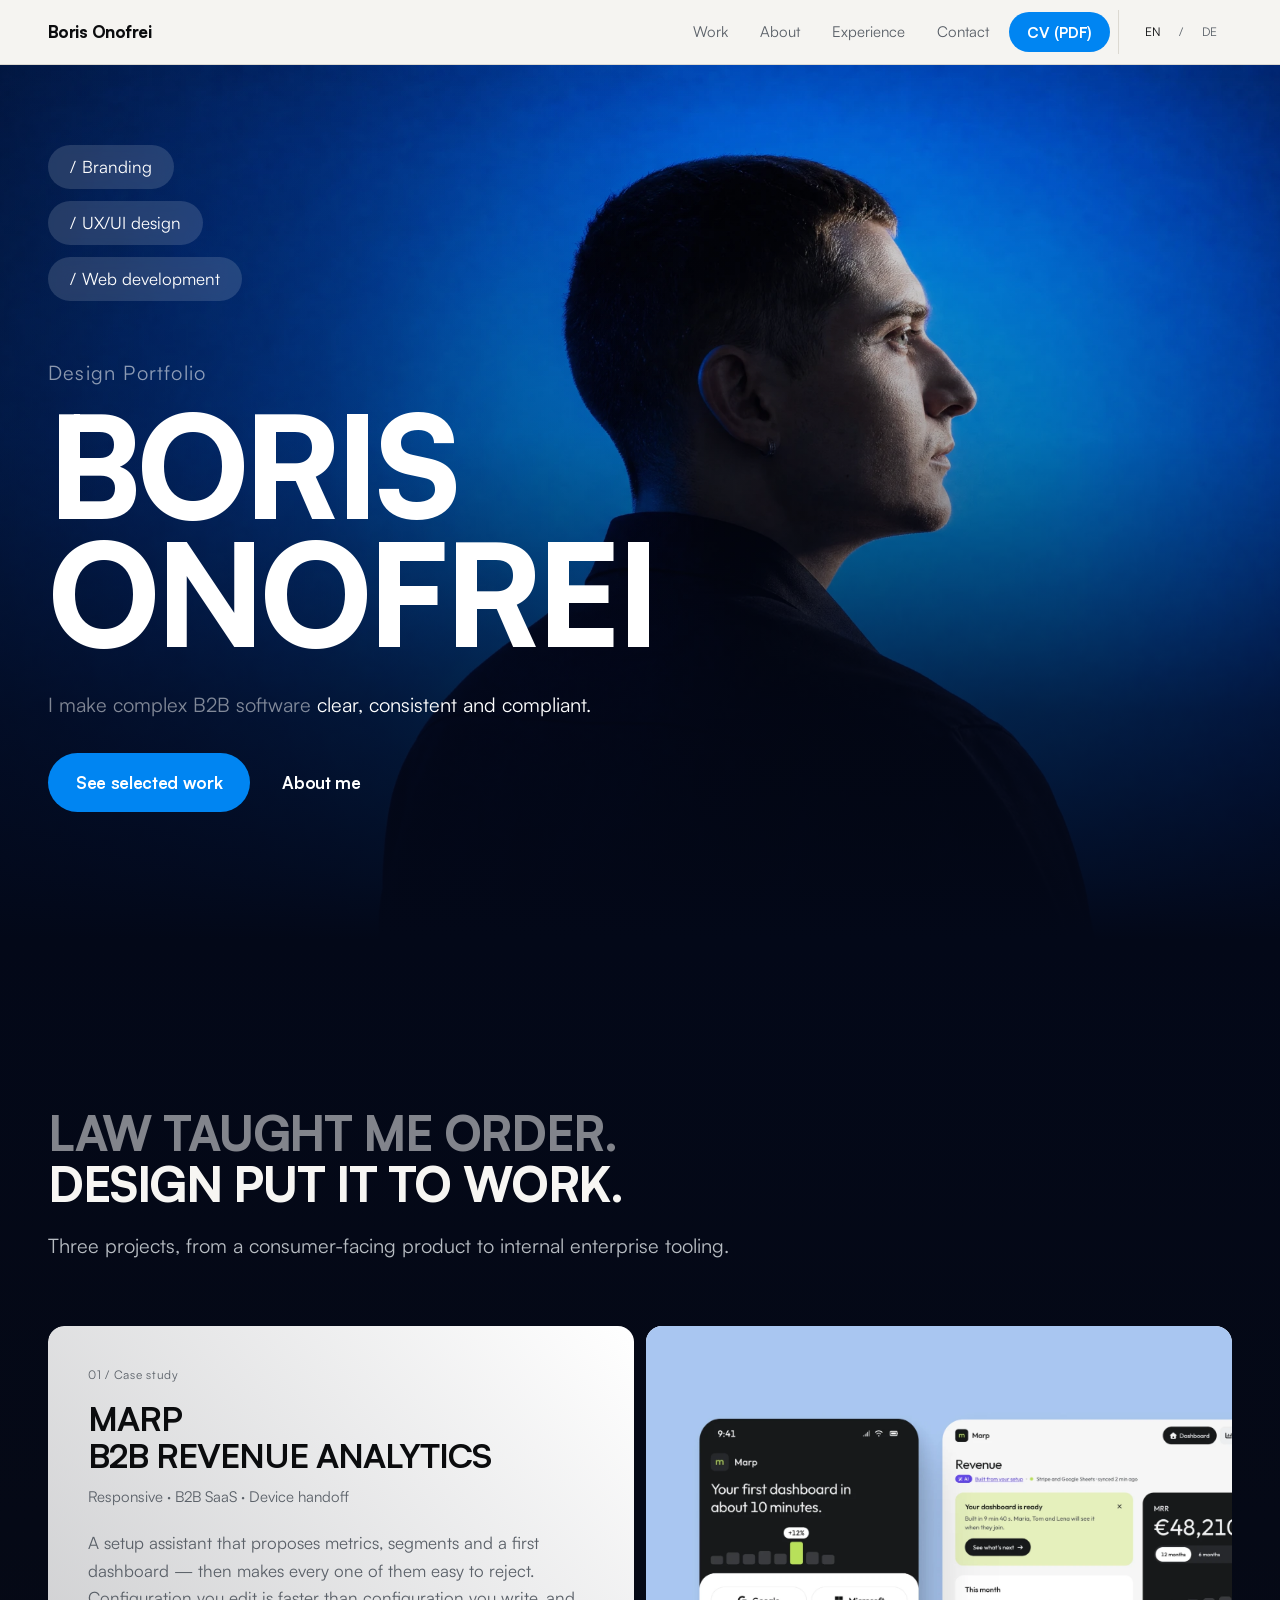
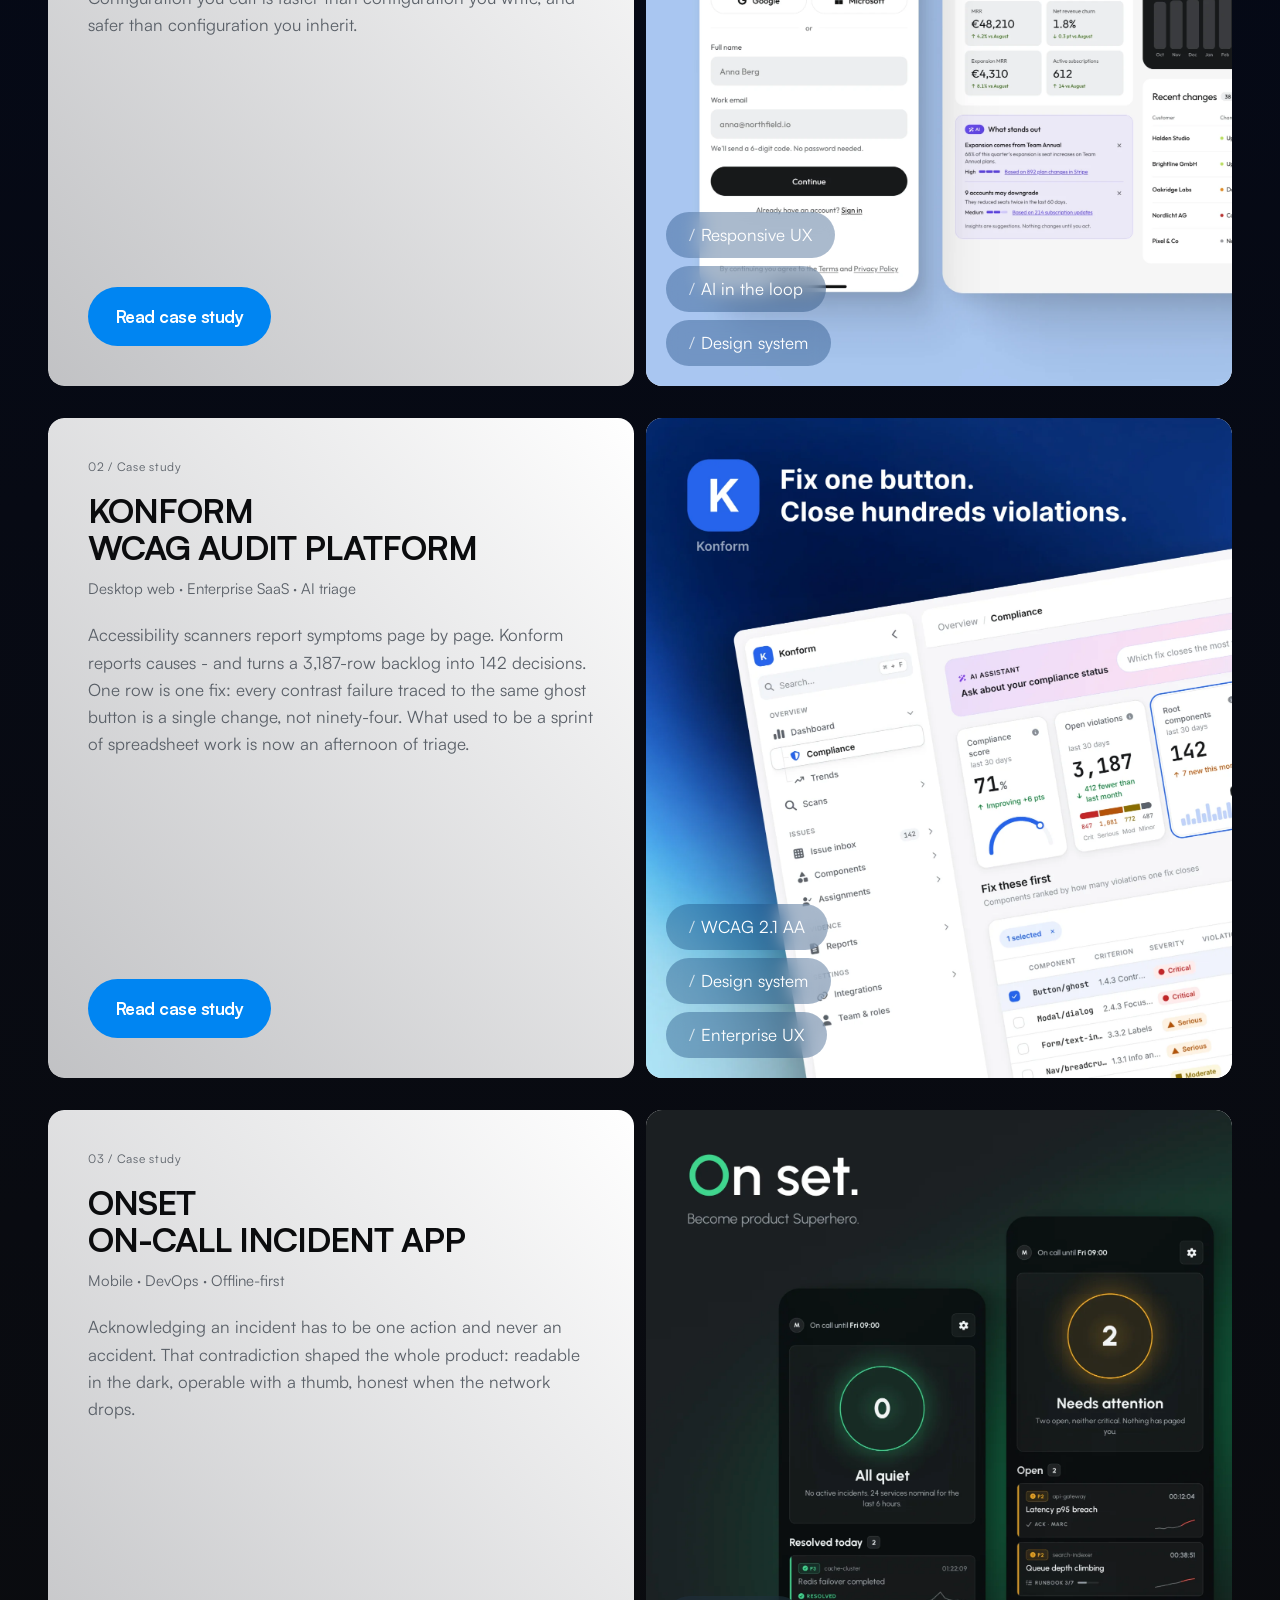
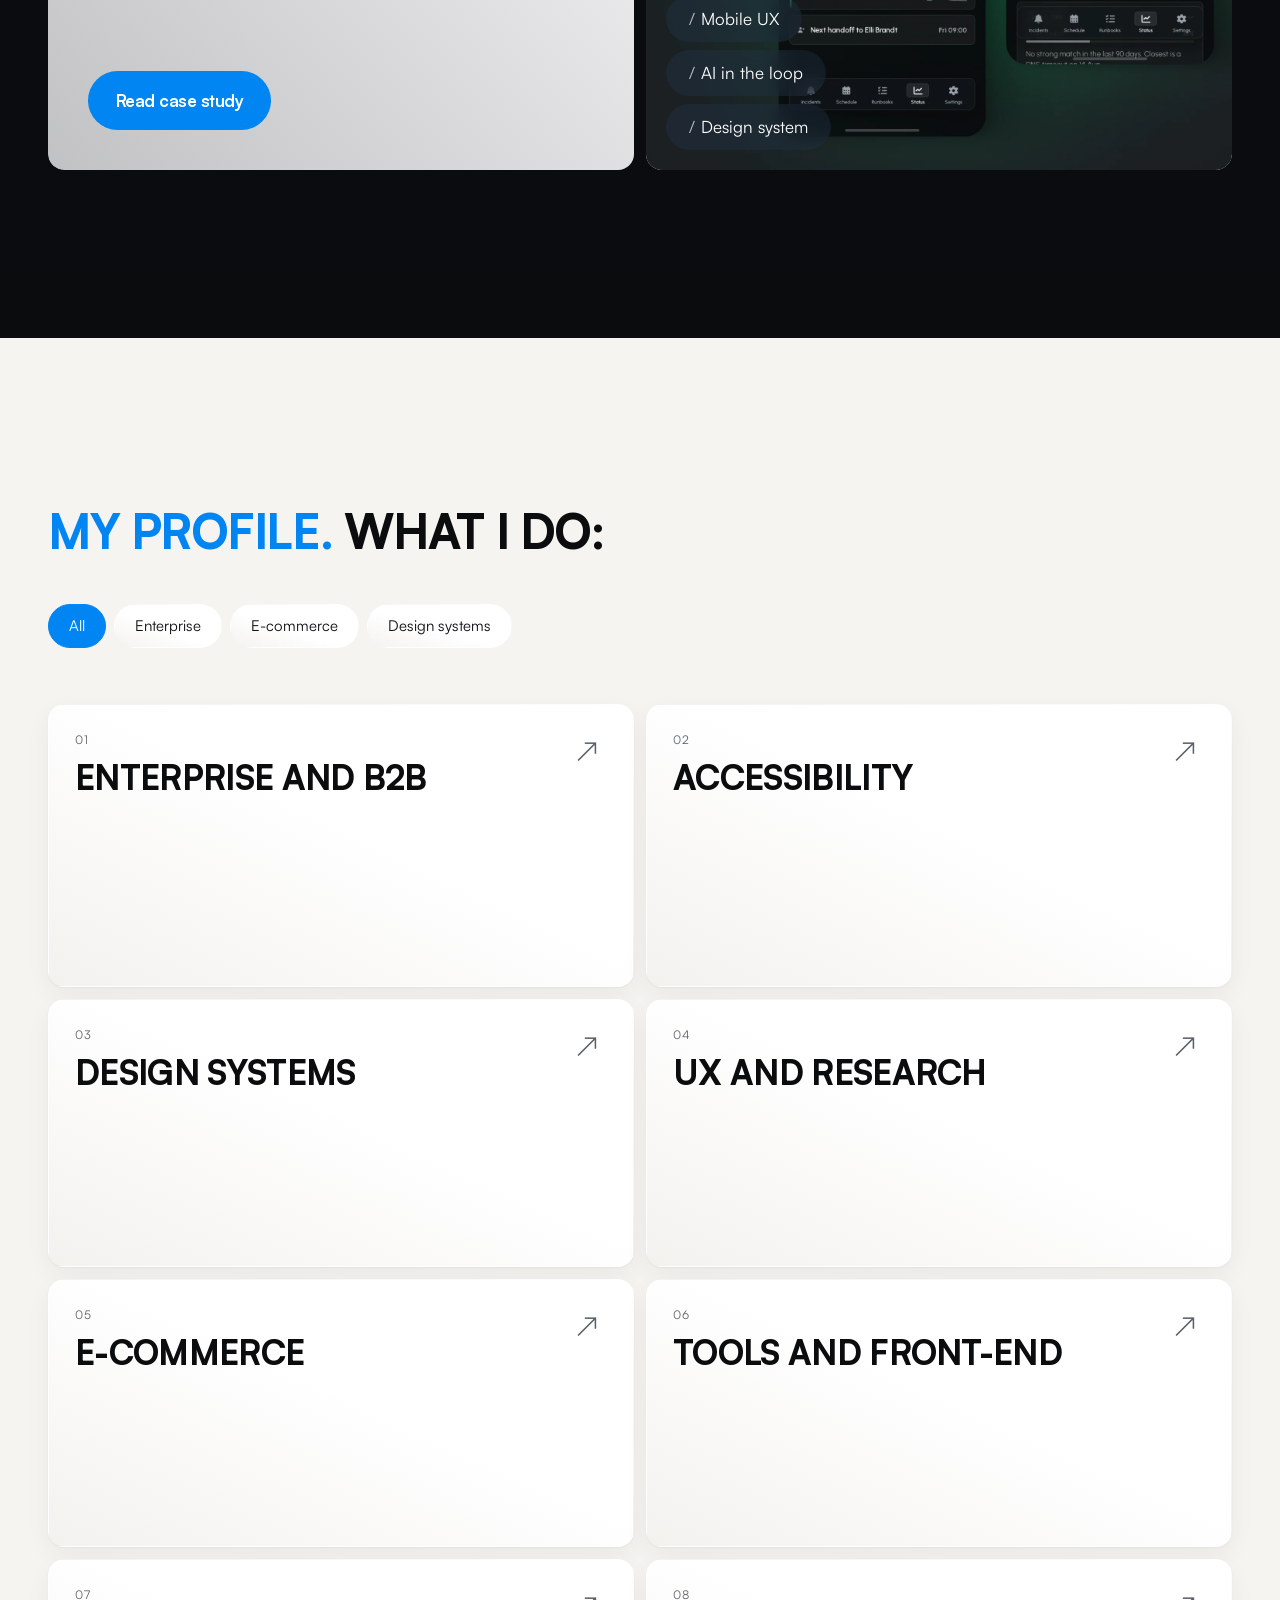
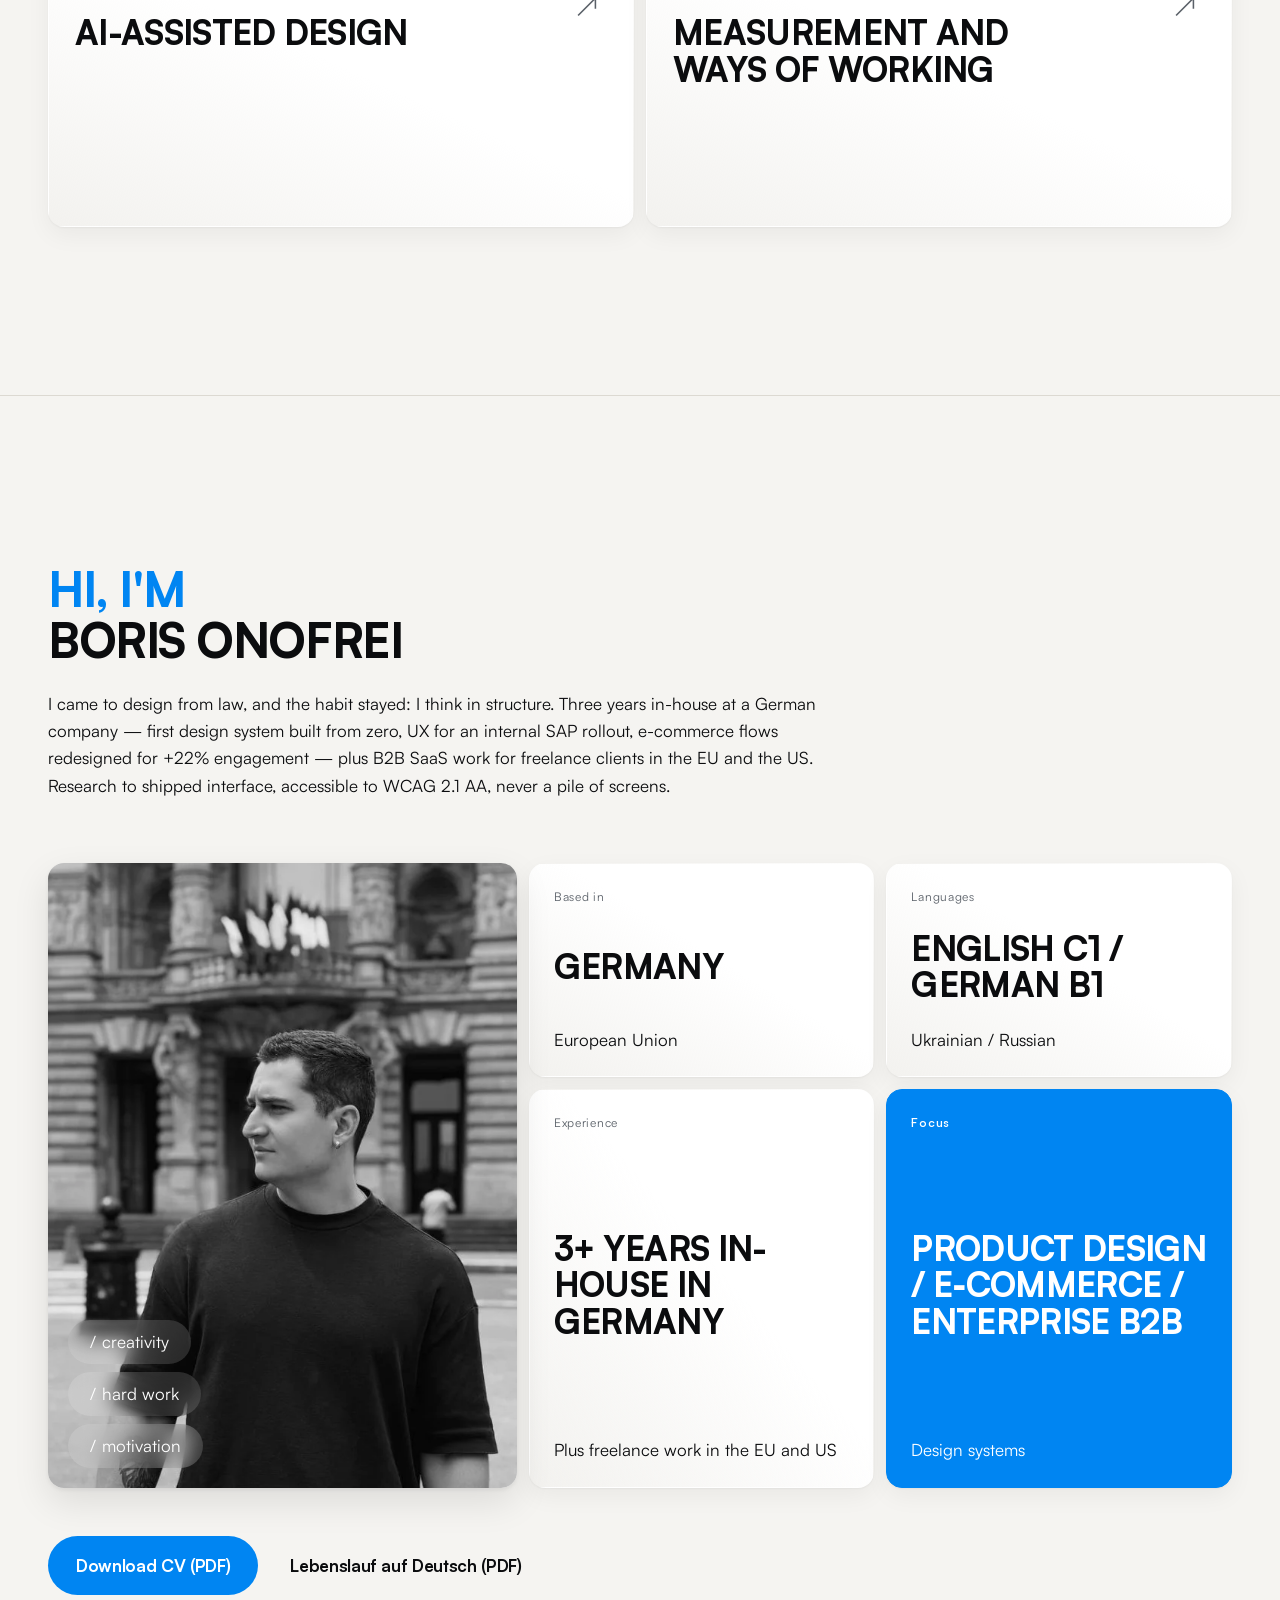
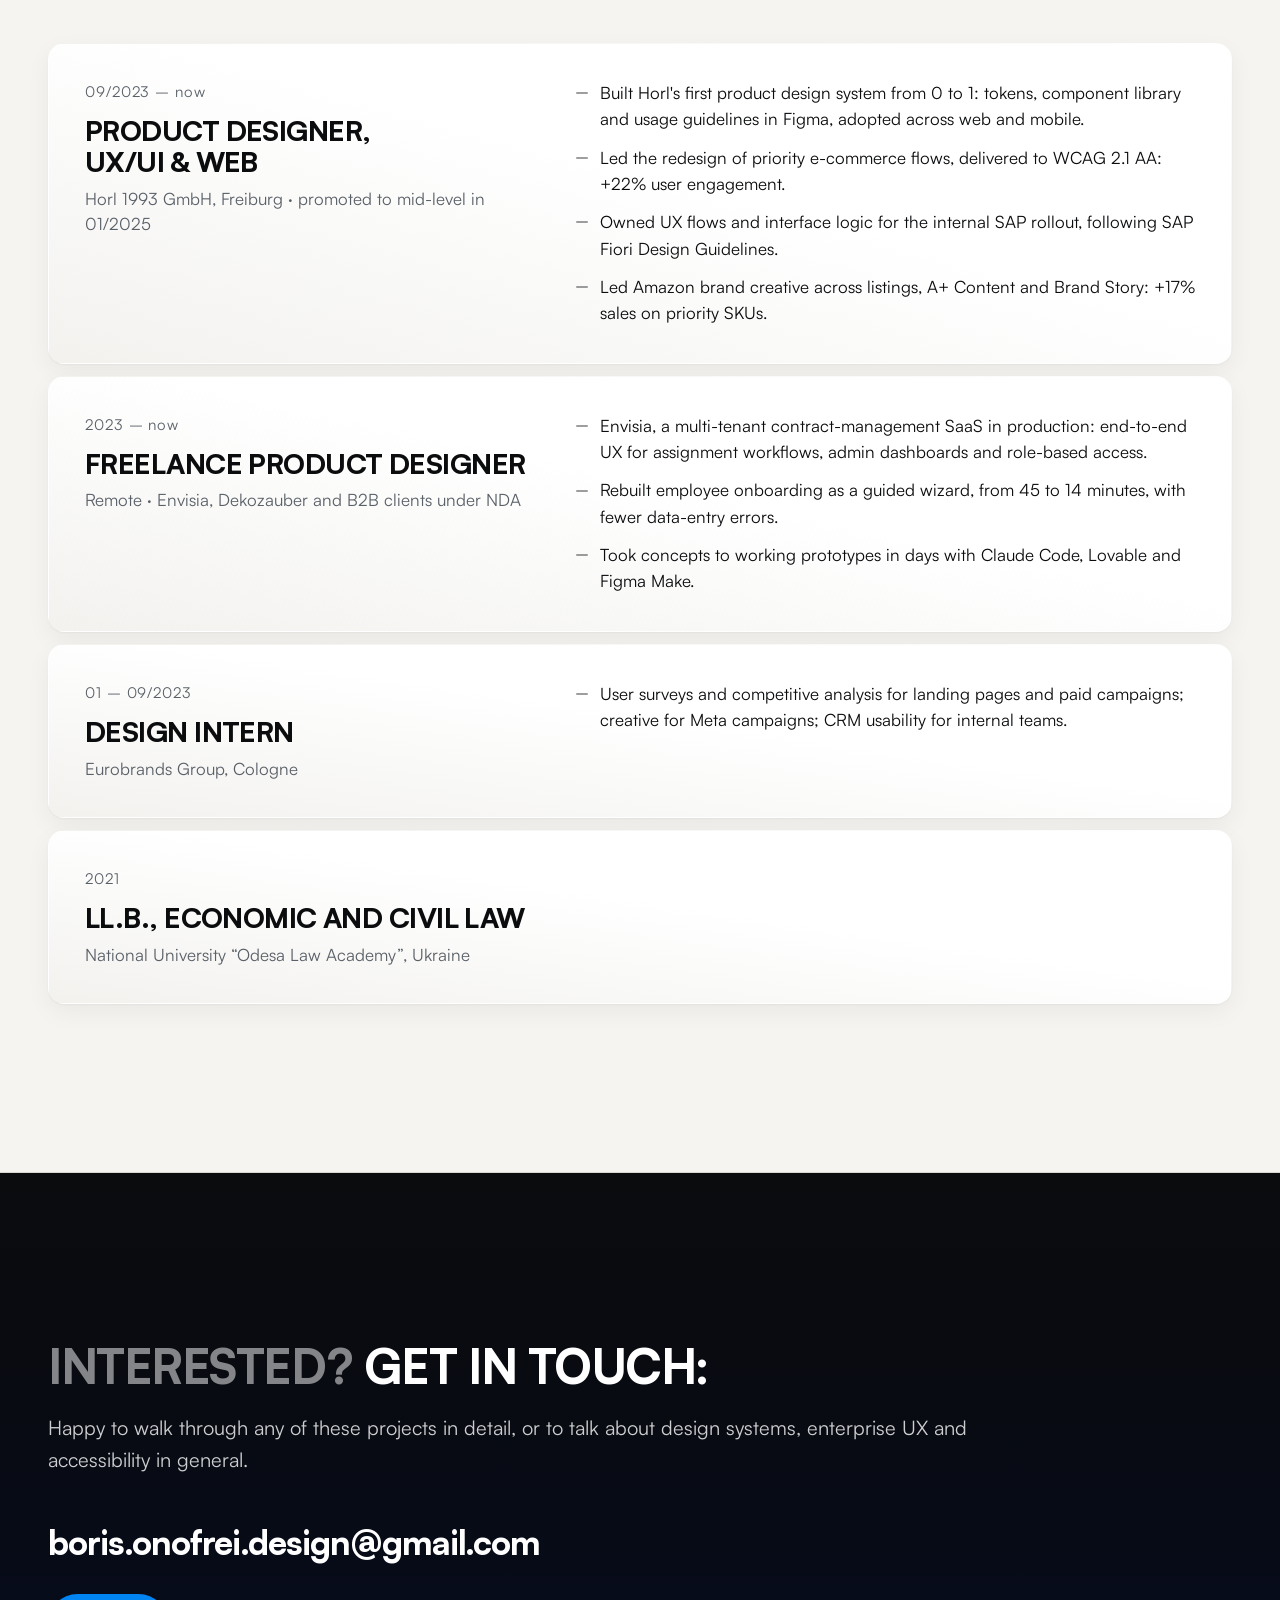
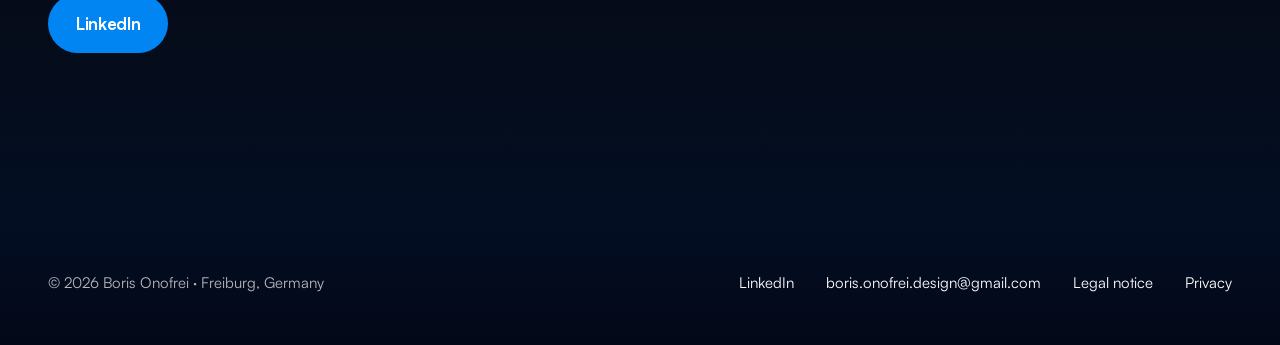
==== site/index.html @ 8414cea1 "initial commit" ====
<!DOCTYPE html>
<html lang="en" data-card-surface="solid" data-dark-reach="work" data-card-scale="contained">
<head>
<!-- ============================================================
     HEAD — meta, Open Graph, fonts, styles, Tailwind config
     ============================================================ -->
<meta charset="utf-8">
<meta name="viewport" content="width=device-width, initial-scale=1">
<title>Boris Onofrei — Product Designer (UX/UI, Design Systems)</title>
<meta name="description" content="Product designer in Freiburg, Germany. Mobile and web apps, B2B SaaS and enterprise interfaces — design systems and accessible UI to WCAG 2.1 AA.">
<meta name="author" content="Boris Onofrei">
<meta name="theme-color" content="#FFFFFF">

<meta property="og:type" content="website">
<meta property="og:locale" content="en">
<meta property="og:title" content="Boris Onofrei — Product Designer (UX/UI, Design Systems)">
<meta property="og:description" content="Product designer in Freiburg, Germany. Mobile and web apps, B2B SaaS and enterprise interfaces — design systems and accessible UI to WCAG 2.1 AA.">
<meta property="og:url" content="https://borisonofrei.design/">
<meta property="og:site_name" content="Boris Onofrei">
<meta property="og:image" content="https://borisonofrei.design/assets/images/meta/og-image.jpg">
<meta property="og:image:width" content="1200">
<meta property="og:image:height" content="630">
<meta name="twitter:card" content="summary_large_image">

<link rel="icon" href="./favicon.svg" type="image/svg+xml">
<link rel="apple-touch-icon" href="./assets/images/meta/apple-touch-icon.png">

<link rel="preload" href="./assets/fonts/Satoshi-Regular.woff2" as="font" type="font/woff2" crossorigin>
<link rel="preload" href="./assets/fonts/Satoshi-Variable.woff2" as="font" type="font/woff2" crossorigin>

<link rel="stylesheet" href="./assets/css/main.css">
<link rel="stylesheet" href="./assets/css/tailwind.css">
</head>

<body class="font-body bg-paper text-ink antialiased" data-root="./">

<a href="#hero" class="sr-only focus:not-sr-only focus:absolute focus:left-gut focus:top-4 focus:z-50 focus:bg-surface focus:px-4 focus:py-3 focus:text-s15 focus:font-medium" data-i18n="a11y.skip">Skip to content</a>

<!-- ============================================================
     NAV — sticky, slim, EN/DE toggle on the right
     ============================================================ -->
<header class="sticky top-0 z-40 border-b border-mist bg-paper">
  <nav class="mx-auto flex h-16 max-w-container items-center justify-between px-gut lg:px-gut-lg" aria-label="Primary">
    <a href="#hero" class="font-display text-s17 font-extrabold tracking-display text-ink no-underline nav-link">Boris&nbsp;Onofrei</a>

    <div class="flex items-center gap-2">
      <ul class="hidden items-center gap-2 md:flex" role="list">
        <li><a href="#work"    class="nav-link inline-flex min-h-[44px] items-center px-3 text-s15 font-medium text-graphite no-underline" data-i18n="nav.work">Work</a></li>
        <li><a href="#about"   class="nav-link inline-flex min-h-[44px] items-center px-3 text-s15 font-medium text-graphite no-underline" data-i18n="nav.about">About</a></li>
        <li><a href="#experience" class="nav-link inline-flex min-h-[44px] items-center px-3 text-s15 font-medium text-graphite no-underline" data-i18n="nav.experience">Experience</a></li>
        <li><a href="#contact" class="nav-link inline-flex min-h-[44px] items-center px-3 text-s15 font-medium text-graphite no-underline" data-i18n="nav.contact">Contact</a></li>
      </ul>

      <button type="button" id="cv-link" class="btn-cv" data-cv-open data-i18n="nav.cv">CV (PDF)</button>

      <div class="hidden items-center border-mist md:flex md:border-l md:pl-3" role="group" aria-label="Language">
        <button type="button" id="lang-en" data-lang="en"
                class="inline-flex min-h-[44px] min-w-[38px] items-center justify-center label text-ink font-medium sm:min-w-[44px]"
                aria-pressed="true">EN</button>
        <span class="label hidden px-1 text-graphite sm:inline" aria-hidden="true">/</span>
        <button type="button" id="lang-de" data-lang="de"
                class="inline-flex min-h-[44px] min-w-[38px] items-center justify-center label text-graphite sm:min-w-[44px]"
                aria-pressed="false">DE</button>
      </div>

      <button type="button" id="menu-button"
              class="nav-link -mr-2 ml-1 inline-flex h-11 w-11 items-center justify-center text-ink md:hidden"
              aria-controls="menu-panel" aria-expanded="false"
              data-i18n-aria="a11y.menu" aria-label="Menu">
        <!-- Lucide: menu -->
        <svg width="24" height="24" viewBox="0 0 24 24" fill="none" stroke="currentColor" stroke-width="2" stroke-linecap="round" stroke-linejoin="round" aria-hidden="true" focusable="false"><path d="M4 6h16"></path><path d="M4 12h16"></path><path d="M4 18h16"></path></svg>
      </button>
    </div>
  </nav>

  <!-- Mobile menu — plain full-width panel, no drawer -->
  <div id="menu-panel" class="border-t border-mist bg-paper md:hidden" hidden>
    <ul class="mx-auto flex max-w-container flex-col px-gut py-2" role="list">
      <li><a href="#work"    class="nav-link flex min-h-[44px] items-center border-b border-mist text-s17 font-medium text-ink no-underline" data-i18n="nav.work">Work</a></li>
      <li><a href="#about"   class="nav-link flex min-h-[44px] items-center border-b border-mist text-s17 font-medium text-ink no-underline" data-i18n="nav.about">About</a></li>
      <li><a href="#experience" class="nav-link flex min-h-[44px] items-center border-b border-mist text-s17 font-medium text-ink no-underline" data-i18n="nav.experience">Experience</a></li>
      <li><a href="#contact" class="nav-link flex min-h-[44px] items-center border-b border-mist text-s17 font-medium text-ink no-underline" data-i18n="nav.contact">Contact</a></li>
      <li class="flex min-h-[44px] items-center gap-3 pt-1" role="group" aria-label="Language">
        <span class="label text-graphite" data-i18n="a11y.language">Language</span>
        <span class="flex items-center gap-1">
          <button type="button" data-lang="en"
                  class="inline-flex min-h-[44px] min-w-[44px] items-center justify-center label text-ink font-medium"
                  aria-pressed="true">EN</button>
          <span class="label text-graphite" aria-hidden="true">/</span>
          <button type="button" data-lang="de"
                  class="inline-flex min-h-[44px] min-w-[44px] items-center justify-center label text-graphite"
                  aria-pressed="false">DE</button>
        </span>
      </li>
    </ul>
  </div>
</header>

<main id="main">

  <!-- ============================================================
       HERO — full-bleed portrait, veiled for contrast; tag pills over
       the image, display H1 + pill CTA bottom-left, statement bottom-right
       ============================================================ -->
  <section id="hero" aria-labelledby="hero-h1" class="relative isolate overflow-hidden bg-[#030818]">
    <img src="./assets/images/hero/portrait.webp" alt="" aria-hidden="true"
         class="absolute inset-0 h-full w-full object-cover object-[72%_center]">
    <div class="hero-veil absolute inset-0" aria-hidden="true"></div>

    <div class="relative mx-auto flex min-h-[calc(100svh-64px)] max-w-container flex-col justify-end px-gut pb-12 pt-10 sm:pb-24 sm:pt-16 lg:px-gut-lg lg:pb-32 lg:pt-20">

      <ul class="flex flex-col items-start gap-2 sm:gap-3" role="list">
        <li class="hero-tag" data-i18n="hero.tag1">Branding</li>
        <li class="hero-tag" data-i18n="hero.tag2">UX/UI design</li>
        <li class="hero-tag" data-i18n="hero.tag3">Web-Development</li>
      </ul>

      <div class="mt-6 flex flex-col items-start sm:mt-10 lg:mt-14">
        <p class="label text-white/55 text-s20" data-i18n="hero.eyebrow">Design Portfolio</p>
        <h1 id="hero-h1"
            class="mt-3 max-w-[10ch] font-display text-[clamp(52px,11.5vw,142px)] font-extrabold uppercase leading-[0.9] tracking-display text-white"
            data-i18n="hero.h1">Boris Onofrei</h1>

        <div class="mt-5 flex w-full flex-col items-start sm:mt-8">
          <p class="max-w-measure text-s20 text-white/50">
            <span data-i18n="hero.sub_dim">I make complex B2B software </span><span class="text-white" data-i18n="hero.sub_strong">clear, consistent and compliant.</span>
          </p>

          <div class="mt-7 flex w-full flex-col items-stretch gap-3 sm:mt-8 sm:w-auto sm:flex-row sm:flex-wrap sm:items-center sm:gap-6">
            <a href="#work" class="btn-solid text-s17 w-full justify-center sm:w-auto sm:justify-start">
              <span data-i18n="hero.cta1">See selected work</span>
              <svg class="btn-solid__arrow" viewBox="0 0 20 20" fill="none" aria-hidden="true">
                <path d="M3 10h13m0 0-5-5m5 5-5 5" stroke="currentColor" stroke-width="1.8" stroke-linecap="round" stroke-linejoin="round"></path>
              </svg>
            </a>
            <a href="#about" class="btn-ghost text-s17 w-full justify-center sm:w-auto sm:justify-start">
              <span data-i18n="hero.cta2">About me</span>
              <svg class="btn-solid__arrow" viewBox="0 0 20 20" fill="none" aria-hidden="true">
                <path d="M3 10h13m0 0-5-5m5 5-5 5" stroke="currentColor" stroke-width="1.8" stroke-linecap="round" stroke-linejoin="round"></path>
              </svg>
            </a>
          </div>
        </div>
      </div>
    </div>
  </section>

  <!-- ============================================================
       02 — SELECTED WORK (three cards, overlay trigger)
       ============================================================ -->
  <section id="work" aria-labelledby="work-heading" class="work-dark">
    <div class="mx-auto max-w-container px-gut py-rhythm lg:px-gut-lg lg:py-rhythm-lg">
      <h2 id="work-heading" class="font-display text-s48 font-extrabold tracking-display text-onink">
        <span class="block text-white/50" data-i18n="work.heading_dim">Law taught me order.</span>
        <span class="block" data-i18n="work.heading_strong">Design put it to work.</span>
      </h2>
      <p class="mt-5 max-w-measure text-s20 text-onmute" data-i18n="work.sub">Three projects, from a consumer-facing product to internal enterprise tooling.</p>

      <ul class="work-list mt-12 flex flex-col gap-6 lg:mt-16 lg:gap-8" role="list">

        <!-- Card 03 -->
        <li>
          <article class="work-card grid overflow-hidden rounded-card border md:grid-cols-[50%_50%] md:items-stretch" data-case="2">
            <div style="container-type: inline-size" class="order-2 p-6 md:order-1 md:p-8 lg:p-10">
              <p class="label text-graphite" data-i18n="work.cases.2.label">01 / Case study</p>
              <h3 class="mt-4 font-display text-s34 font-bold tracking-display text-ink" style="font-size: min(34px, 8.4cqw)">
                <span class="block whitespace-nowrap" data-i18n="work.cases.2.csHeadDim">Marp</span>
                <span class="block whitespace-nowrap" data-i18n="work.cases.2.csHeadStrong">B2B revenue analytics</span>
              </h3>
              <p class="mt-3 text-s15 text-graphite" data-i18n="work.cases.2.context">Responsive · B2B SaaS · Device handoff</p>
              <p class="mt-5 max-w-measure text-s17 text-graphite" data-i18n="work.cases.2.outcome">A setup assistant that proposes metrics, segments and a first dashboard — then makes every one of them easy to reject. Configuration you edit is faster than configuration you write, and safer than configuration you inherit.</p>
              <a href="./work/marp.html" data-page-link class="work-card__affordance work-card__link mt-8 inline-flex items-center font-display text-s17 font-bold tracking-display">
                <span class="work-card__affordance-text" data-i18n="work.readCta">Read case study</span>
                <svg class="work-card__arrow" width="20" height="20" viewBox="0 0 24 24" fill="none" stroke="currentColor" stroke-width="2" stroke-linecap="round" stroke-linejoin="round" aria-hidden="true" focusable="false"><path d="M5 12h14"></path><path d="m12 5 7 7-7 7"></path></svg>
              </a>
            </div>
            <div class="work-card__media relative order-1 flex aspect-[4/3] items-center justify-center overflow-hidden md:order-2 md:aspect-auto md:h-full" data-image-slot="work-03">
              <img src="./assets/images/work/marp/card-cover.webp" alt="Marp on a light blue background: the mobile sign-up screen promising a first dashboard in about 10 minutes, next to the desktop revenue dashboard with a lime Your dashboard is ready card and this month's KPI tiles." class="absolute inset-0 h-full w-full object-cover object-left-top">
              <ul class="work-card__tags" role="list">
                <li class="hero-tag" data-i18n="work.cases.2.tags.0">Responsive UX</li>
                <li class="hero-tag" data-i18n="work.cases.2.tags.1">AI in the loop</li>
                <li class="hero-tag" data-i18n="work.cases.2.tags.2">Design system</li>
              </ul>
            </div>
          </article>
        </li>

        <!-- Card 01 -->
        <li>
          <article class="work-card grid overflow-hidden rounded-card border md:grid-cols-[50%_50%] md:items-stretch" data-case="0">
            <div style="container-type: inline-size" class="order-2 p-6 md:order-1 md:p-8 lg:p-10">
              <p class="label text-graphite" data-i18n="work.cases.0.label">02 / Case study</p>
              <h3 class="mt-4 font-display text-s34 font-bold tracking-display text-ink" style="font-size: min(34px, 8.4cqw)">
                <span class="block whitespace-nowrap" data-i18n="work.cases.0.csHeadDim">Konform</span>
                <span class="block whitespace-nowrap" data-i18n="work.cases.0.csHeadStrong">WCAG audit platform</span>
              </h3>
              <p class="mt-3 text-s15 text-graphite" data-i18n="work.cases.0.context">Desktop web · Enterprise SaaS · AI triage</p>
              <p class="mt-5 max-w-measure text-s17 text-graphite" data-i18n="work.cases.0.outcome">Accessibility scanners report symptoms page by page. Konform reports causes - and turns a 3,187-row backlog into 142 decisions. One row is one fix: every contrast failure traced to the same ghost button is a single change, not ninety-four. What used to be a sprint of spreadsheet work is now an afternoon of triage.</p>
              <a href="./work/konform.html" data-page-link class="work-card__affordance work-card__link mt-8 inline-flex items-center font-display text-s17 font-bold tracking-display">
                <span class="work-card__affordance-text" data-i18n="work.readCta">Read case study</span>
                <!-- Lucide: arrow-right -->
                <svg class="work-card__arrow" width="20" height="20" viewBox="0 0 24 24" fill="none" stroke="currentColor" stroke-width="2" stroke-linecap="round" stroke-linejoin="round" aria-hidden="true" focusable="false"><path d="M5 12h14"></path><path d="m12 5 7 7-7 7"></path></svg>
              </a>
            </div>
            <div class="work-card__media relative order-1 flex aspect-[4/3] items-center justify-center overflow-hidden md:order-2 md:aspect-auto md:h-full" data-image-slot="work-01">
              <img src="./assets/images/work/konform/card-cover.webp" alt="Konform compliance dashboard shown at an angle, headlined “Fix one button. Close hundreds violations.”" class="absolute inset-0 h-full w-full object-cover object-left-top">
              <ul class="work-card__tags" role="list">
                <li class="hero-tag" data-i18n="work.cases.0.tags.0">WCAG 2.1 AA</li>
                <li class="hero-tag" data-i18n="work.cases.0.tags.1">Design system</li>
                <li class="hero-tag" data-i18n="work.cases.0.tags.2">Enterprise UX</li>
              </ul>
            </div>
          </article>
        </li>

        <!-- Card 02 -->
        <li>
          <article class="work-card grid overflow-hidden rounded-card border md:grid-cols-[50%_50%] md:items-stretch" data-case="1">
            <div style="container-type: inline-size" class="order-2 p-6 md:order-1 md:p-8 lg:p-10">
              <p class="label text-graphite" data-i18n="work.cases.1.label">03 / Case study</p>
              <h3 class="mt-4 font-display text-s34 font-bold tracking-display text-ink" style="font-size: min(34px, 8.4cqw)">
                <span class="block whitespace-nowrap" data-i18n="work.cases.1.csHeadDim">Onset</span>
                <span class="block whitespace-nowrap" data-i18n="work.cases.1.csHeadStrong">On-call incident app</span>
              </h3>
              <p class="mt-3 text-s15 text-graphite" data-i18n="work.cases.1.context">Mobile · DevOps · Offline-first</p>
              <p class="mt-5 max-w-measure text-s17 text-graphite" data-i18n="work.cases.1.outcome">Acknowledging an incident has to be one action and never an accident. That contradiction shaped the whole product: readable in the dark, operable with a thumb, honest when the network drops.</p>
              <a href="./work/onset.html" data-page-link class="work-card__affordance work-card__link mt-8 inline-flex items-center font-display text-s17 font-bold tracking-display">
                <span class="work-card__affordance-text" data-i18n="work.readCta">Read case study</span>
                <svg class="work-card__arrow" width="20" height="20" viewBox="0 0 24 24" fill="none" stroke="currentColor" stroke-width="2" stroke-linecap="round" stroke-linejoin="round" aria-hidden="true" focusable="false"><path d="M5 12h14"></path><path d="m12 5 7 7-7 7"></path></svg>
              </a>
            </div>
            <div class="work-card__media relative order-1 flex aspect-[4/3] items-center justify-center overflow-hidden md:order-2 md:aspect-auto md:h-full" data-image-slot="work-02">
              <img src="./assets/images/work/onset/card-cover.webp" alt="Three Onset status screens on a dark green-lit background: All quiet with a green ring, Needs attention with an amber ring showing 2, and P1 active with a red ring showing 1." class="absolute inset-0 h-full w-full object-cover object-left-top">
              <ul class="work-card__tags" role="list">
                <li class="hero-tag" data-i18n="work.cases.1.tags.0">Mobile UX</li>
                <li class="hero-tag" data-i18n="work.cases.1.tags.1">AI in the loop</li>
                <li class="hero-tag" data-i18n="work.cases.1.tags.2">Design system</li>
              </ul>
            </div>
          </article>
        </li>

      </ul>
    </div>
  </section>

  <!-- ============================================================
       03 — CAPABILITIES (full-bleed dark block, typographic grid)
       ============================================================ -->
  <section id="capabilities" aria-labelledby="capabilities-heading" class="border-b border-mist bg-paper text-ink">
    <div class="mx-auto max-w-container px-gut py-rhythm lg:px-gut-lg lg:py-rhythm-lg">
      <h2 id="capabilities-heading" class="font-display text-s48 font-extrabold tracking-display text-ink">
        <span class="caps-heading__dim text-accent" data-i18n="caps.heading_dim">My profile.</span>
        <span data-i18n="caps.heading_strong">What I do:</span>
      </h2>

      <div class="caps-filters mt-10 lg:mt-12" role="group" aria-label="Filter capabilities" data-i18n-aria="caps.filterGroup">
        <button type="button" class="caps-pill" data-caps-filter="all" aria-pressed="true" data-i18n="caps.filters.all">All</button>
        <button type="button" class="caps-pill" data-caps-filter="enterprise" aria-pressed="false" data-i18n="caps.filters.enterprise">Enterprise</button>
        <button type="button" class="caps-pill" data-caps-filter="ecommerce" aria-pressed="false" data-i18n="caps.filters.ecommerce">E-commerce</button>
        <button type="button" class="caps-pill" data-caps-filter="systems" aria-pressed="false" data-i18n="caps.filters.systems">Design systems</button>
      </div>

      <div class="mt-10 grid lg:mt-14" id="caps-rows" style="--caps-scroll-pad:16px">
        <div class="caps-row caps-row--left" tabindex="0" data-caps-filters="enterprise">
          <span class="caps-arrow" aria-hidden="true"><span class="caps-arrow__open">&#8599;</span><svg class="caps-fingerprint" viewBox="0 0 640 640" fill="currentColor" aria-hidden="true" focusable="false"><path d="M112 320C112 205.1 205.1 112 320 112C383.1 112 439.6 140.1 477.8 184.5C486.4 194.6 501.6 195.7 511.6 187.1C521.6 178.5 522.8 163.3 514.2 153.3C467.3 98.6 397.7 64 320 64C178.6 64 64 178.6 64 320L64 360C64 373.3 74.7 384 88 384C101.3 384 112 373.3 112 360L112 320zM570.5 267.1C567.8 254.1 555 245.8 542.1 248.6C529.2 251.4 520.8 264.1 523.6 277C526.5 290.9 528.1 305.3 528.1 320.1L528.1 360.1C528.1 373.4 538.8 384.1 552.1 384.1C565.4 384.1 576.1 373.4 576.1 360.1L576.1 320.1C576.1 302 574.2 284.3 570.6 267.2zM320 144C301 144 282.6 147 265.5 152.6C250.3 157.6 246.8 176.3 257.2 188.5C264.3 196.8 276 199.3 286.6 196.4C297.2 193.5 308.4 192 320 192C390.7 192 448 249.3 448 320L448 344.9C448 370.1 446.5 395.2 443.6 420.2C441.9 434.8 453 448 467.8 448C479.6 448 489.7 439.4 491.1 427.7C494.4 400.3 496.1 372.7 496.1 345L496.1 320.1C496.1 222.9 417.3 144.1 320.1 144.1zM214.7 212.7C205.6 202.1 189.4 201.3 180.8 212.3C157.7 242.1 144 279.4 144 320L144 344.9C144 369.1 141.4 393.3 136.2 416.8C132.8 432.4 144.1 447.9 160.1 447.9C170.6 447.9 180 440.9 182.3 430.6C188.7 402.5 192 373.8 192 344.8L192 319.9C192 292.7 200.5 267.5 214.9 246.8C222.1 236.4 222.9 222.2 214.7 212.6zM320 224C267 224 224 267 224 320L224 344.9C224 380.8 219.4 416.4 210.2 451C206.4 465.3 216.9 480 231.7 480C241.2 480 249.6 473.8 252.1 464.6C262.6 425.6 268 385.4 268 344.9L268 320C268 291.3 291.3 268 320 268C348.7 268 372 291.3 372 320L372 344.9C372 381.2 368.5 417.3 361.6 452.8C358.9 466.7 369.3 480 383.4 480C393.6 480 402.4 473 404.4 463C412.1 424.2 416 384.7 416 344.9L416 320C416 267 373 224 320 224zM344 320C344 306.7 333.3 296 320 296C306.7 296 296 306.7 296 320L296 344.9C296 404.8 285 464.2 263.5 520.1L257.6 535.4C252.8 547.8 259 561.7 271.4 566.4C283.8 571.1 297.7 565 302.4 552.6L308.3 537.3C331.9 475.9 344 410.7 344 344.9L344 320z"></path></svg></span>
          <div class="caps-row__key">
            <span class="caps-index" data-i18n="caps.items.0.index">01</span>
            <h3 class="caps-name" data-i18n="caps.items.0.name">Enterprise and B2B</h3>
          </div>
          <div class="caps-detail">
            <p class="caps-lead" data-i18n="caps.items.0.lead">I design internal tools people are required to use, where a bad flow is paid for in support tickets rather than lost sign-ups.</p>
            <p class="caps-core" data-i18n="caps.items.0.core">SAP Fiori Design Guidelines · Role-based access control · Complex approval workflows · Legacy modernisation</p>
          <p class="caps-also"><span data-i18n="caps.alsoPrefix">Also:</span> <span data-i18n="caps.items.0.also">ERP and internal-tool UX · Admin dashboards · Multi-tenant architecture</span></p>
          </div>
        </div>
        <div class="caps-row caps-row--right" tabindex="0" data-caps-filters="enterprise systems">
          <span class="caps-arrow" aria-hidden="true"><span class="caps-arrow__open">&#8599;</span><svg class="caps-fingerprint" viewBox="0 0 640 640" fill="currentColor" aria-hidden="true" focusable="false"><path d="M112 320C112 205.1 205.1 112 320 112C383.1 112 439.6 140.1 477.8 184.5C486.4 194.6 501.6 195.7 511.6 187.1C521.6 178.5 522.8 163.3 514.2 153.3C467.3 98.6 397.7 64 320 64C178.6 64 64 178.6 64 320L64 360C64 373.3 74.7 384 88 384C101.3 384 112 373.3 112 360L112 320zM570.5 267.1C567.8 254.1 555 245.8 542.1 248.6C529.2 251.4 520.8 264.1 523.6 277C526.5 290.9 528.1 305.3 528.1 320.1L528.1 360.1C528.1 373.4 538.8 384.1 552.1 384.1C565.4 384.1 576.1 373.4 576.1 360.1L576.1 320.1C576.1 302 574.2 284.3 570.6 267.2zM320 144C301 144 282.6 147 265.5 152.6C250.3 157.6 246.8 176.3 257.2 188.5C264.3 196.8 276 199.3 286.6 196.4C297.2 193.5 308.4 192 320 192C390.7 192 448 249.3 448 320L448 344.9C448 370.1 446.5 395.2 443.6 420.2C441.9 434.8 453 448 467.8 448C479.6 448 489.7 439.4 491.1 427.7C494.4 400.3 496.1 372.7 496.1 345L496.1 320.1C496.1 222.9 417.3 144.1 320.1 144.1zM214.7 212.7C205.6 202.1 189.4 201.3 180.8 212.3C157.7 242.1 144 279.4 144 320L144 344.9C144 369.1 141.4 393.3 136.2 416.8C132.8 432.4 144.1 447.9 160.1 447.9C170.6 447.9 180 440.9 182.3 430.6C188.7 402.5 192 373.8 192 344.8L192 319.9C192 292.7 200.5 267.5 214.9 246.8C222.1 236.4 222.9 222.2 214.7 212.6zM320 224C267 224 224 267 224 320L224 344.9C224 380.8 219.4 416.4 210.2 451C206.4 465.3 216.9 480 231.7 480C241.2 480 249.6 473.8 252.1 464.6C262.6 425.6 268 385.4 268 344.9L268 320C268 291.3 291.3 268 320 268C348.7 268 372 291.3 372 320L372 344.9C372 381.2 368.5 417.3 361.6 452.8C358.9 466.7 369.3 480 383.4 480C393.6 480 402.4 473 404.4 463C412.1 424.2 416 384.7 416 344.9L416 320C416 267 373 224 320 224zM344 320C344 306.7 333.3 296 320 296C306.7 296 296 306.7 296 320L296 344.9C296 404.8 285 464.2 263.5 520.1L257.6 535.4C252.8 547.8 259 561.7 271.4 566.4C283.8 571.1 297.7 565 302.4 552.6L308.3 537.3C331.9 475.9 344 410.7 344 344.9L344 320z"></path></svg></span>
          <div class="caps-row__key">
            <span class="caps-index" data-i18n="caps.items.1.index">02</span>
            <h3 class="caps-name" data-i18n="caps.items.1.name">Accessibility</h3>
          </div>
          <div class="caps-detail">
            <p class="caps-lead" data-i18n="caps.items.1.lead">Since June 2025 the European Accessibility Act has made this a legal requirement in the EU, not a nice-to-have. I audit existing products and build components that ship accessible by default.</p>
            <p class="caps-core" data-i18n="caps.items.1.core">WCAG 2.1 / 2.2 AA · European Accessibility Act and BFSG · Accessibility audits</p>
          <p class="caps-also"><span data-i18n="caps.alsoPrefix">Also:</span> <span data-i18n="caps.items.1.also">Keyboard navigation · Focus management · Screen-reader-ready semantics</span></p>
          </div>
        </div>
        <div class="caps-row caps-row--left" tabindex="0" data-caps-filters="systems">
          <span class="caps-arrow" aria-hidden="true"><span class="caps-arrow__open">&#8599;</span><svg class="caps-fingerprint" viewBox="0 0 640 640" fill="currentColor" aria-hidden="true" focusable="false"><path d="M112 320C112 205.1 205.1 112 320 112C383.1 112 439.6 140.1 477.8 184.5C486.4 194.6 501.6 195.7 511.6 187.1C521.6 178.5 522.8 163.3 514.2 153.3C467.3 98.6 397.7 64 320 64C178.6 64 64 178.6 64 320L64 360C64 373.3 74.7 384 88 384C101.3 384 112 373.3 112 360L112 320zM570.5 267.1C567.8 254.1 555 245.8 542.1 248.6C529.2 251.4 520.8 264.1 523.6 277C526.5 290.9 528.1 305.3 528.1 320.1L528.1 360.1C528.1 373.4 538.8 384.1 552.1 384.1C565.4 384.1 576.1 373.4 576.1 360.1L576.1 320.1C576.1 302 574.2 284.3 570.6 267.2zM320 144C301 144 282.6 147 265.5 152.6C250.3 157.6 246.8 176.3 257.2 188.5C264.3 196.8 276 199.3 286.6 196.4C297.2 193.5 308.4 192 320 192C390.7 192 448 249.3 448 320L448 344.9C448 370.1 446.5 395.2 443.6 420.2C441.9 434.8 453 448 467.8 448C479.6 448 489.7 439.4 491.1 427.7C494.4 400.3 496.1 372.7 496.1 345L496.1 320.1C496.1 222.9 417.3 144.1 320.1 144.1zM214.7 212.7C205.6 202.1 189.4 201.3 180.8 212.3C157.7 242.1 144 279.4 144 320L144 344.9C144 369.1 141.4 393.3 136.2 416.8C132.8 432.4 144.1 447.9 160.1 447.9C170.6 447.9 180 440.9 182.3 430.6C188.7 402.5 192 373.8 192 344.8L192 319.9C192 292.7 200.5 267.5 214.9 246.8C222.1 236.4 222.9 222.2 214.7 212.6zM320 224C267 224 224 267 224 320L224 344.9C224 380.8 219.4 416.4 210.2 451C206.4 465.3 216.9 480 231.7 480C241.2 480 249.6 473.8 252.1 464.6C262.6 425.6 268 385.4 268 344.9L268 320C268 291.3 291.3 268 320 268C348.7 268 372 291.3 372 320L372 344.9C372 381.2 368.5 417.3 361.6 452.8C358.9 466.7 369.3 480 383.4 480C393.6 480 402.4 473 404.4 463C412.1 424.2 416 384.7 416 344.9L416 320C416 267 373 224 320 224zM344 320C344 306.7 333.3 296 320 296C306.7 296 296 306.7 296 320L296 344.9C296 404.8 285 464.2 263.5 520.1L257.6 535.4C252.8 547.8 259 561.7 271.4 566.4C283.8 571.1 297.7 565 302.4 552.6L308.3 537.3C331.9 475.9 344 410.7 344 344.9L344 320z"></path></svg></span>
          <div class="caps-row__key">
            <span class="caps-index" data-i18n="caps.items.2.index">03</span>
            <h3 class="caps-name" data-i18n="caps.items.2.name">Design systems</h3>
          </div>
          <div class="caps-detail">
            <p class="caps-lead" data-i18n="caps.items.2.lead">I build the shared vocabulary between design and engineering, and the governance that stops it drifting apart six months later.</p>
            <p class="caps-core" data-i18n="caps.items.2.core">Design tokens · Component libraries · Design system documentation · UI governance</p>
          <p class="caps-also"><span data-i18n="caps.alsoPrefix">Also:</span> <span data-i18n="caps.items.2.also">Figma variables and auto layout · Atomic design · Design-to-code handoff</span></p>
          </div>
        </div>
        <div class="caps-row caps-row--right" tabindex="0" data-caps-filters="enterprise ecommerce">
          <span class="caps-arrow" aria-hidden="true"><span class="caps-arrow__open">&#8599;</span><svg class="caps-fingerprint" viewBox="0 0 640 640" fill="currentColor" aria-hidden="true" focusable="false"><path d="M112 320C112 205.1 205.1 112 320 112C383.1 112 439.6 140.1 477.8 184.5C486.4 194.6 501.6 195.7 511.6 187.1C521.6 178.5 522.8 163.3 514.2 153.3C467.3 98.6 397.7 64 320 64C178.6 64 64 178.6 64 320L64 360C64 373.3 74.7 384 88 384C101.3 384 112 373.3 112 360L112 320zM570.5 267.1C567.8 254.1 555 245.8 542.1 248.6C529.2 251.4 520.8 264.1 523.6 277C526.5 290.9 528.1 305.3 528.1 320.1L528.1 360.1C528.1 373.4 538.8 384.1 552.1 384.1C565.4 384.1 576.1 373.4 576.1 360.1L576.1 320.1C576.1 302 574.2 284.3 570.6 267.2zM320 144C301 144 282.6 147 265.5 152.6C250.3 157.6 246.8 176.3 257.2 188.5C264.3 196.8 276 199.3 286.6 196.4C297.2 193.5 308.4 192 320 192C390.7 192 448 249.3 448 320L448 344.9C448 370.1 446.5 395.2 443.6 420.2C441.9 434.8 453 448 467.8 448C479.6 448 489.7 439.4 491.1 427.7C494.4 400.3 496.1 372.7 496.1 345L496.1 320.1C496.1 222.9 417.3 144.1 320.1 144.1zM214.7 212.7C205.6 202.1 189.4 201.3 180.8 212.3C157.7 242.1 144 279.4 144 320L144 344.9C144 369.1 141.4 393.3 136.2 416.8C132.8 432.4 144.1 447.9 160.1 447.9C170.6 447.9 180 440.9 182.3 430.6C188.7 402.5 192 373.8 192 344.8L192 319.9C192 292.7 200.5 267.5 214.9 246.8C222.1 236.4 222.9 222.2 214.7 212.6zM320 224C267 224 224 267 224 320L224 344.9C224 380.8 219.4 416.4 210.2 451C206.4 465.3 216.9 480 231.7 480C241.2 480 249.6 473.8 252.1 464.6C262.6 425.6 268 385.4 268 344.9L268 320C268 291.3 291.3 268 320 268C348.7 268 372 291.3 372 320L372 344.9C372 381.2 368.5 417.3 361.6 452.8C358.9 466.7 369.3 480 383.4 480C393.6 480 402.4 473 404.4 463C412.1 424.2 416 384.7 416 344.9L416 320C416 267 373 224 320 224zM344 320C344 306.7 333.3 296 320 296C306.7 296 296 306.7 296 320L296 344.9C296 404.8 285 464.2 263.5 520.1L257.6 535.4C252.8 547.8 259 561.7 271.4 566.4C283.8 571.1 297.7 565 302.4 552.6L308.3 537.3C331.9 475.9 344 410.7 344 344.9L344 320z"></path></svg></span>
          <div class="caps-row__key">
            <span class="caps-index" data-i18n="caps.items.3.index">04</span>
            <h3 class="caps-name" data-i18n="caps.items.3.name">UX and research</h3>
          </div>
          <div class="caps-detail">
            <p class="caps-lead" data-i18n="caps.items.3.lead">I work to ISO 9241-110 and validate decisions with real users before they reach production.</p>
            <p class="caps-core" data-i18n="caps.items.3.core">Usability testing · User interviews · Heuristic evaluation · Information architecture · ISO 9241-110</p>
          <p class="caps-also"><span data-i18n="caps.alsoPrefix">Also:</span> <span data-i18n="caps.items.3.also">Journey mapping · Card sorting · A/B testing · Interaction design</span></p>
          </div>
        </div>
        <div class="caps-row caps-row--left" tabindex="0" data-caps-filters="ecommerce">
          <span class="caps-arrow" aria-hidden="true"><span class="caps-arrow__open">&#8599;</span><svg class="caps-fingerprint" viewBox="0 0 640 640" fill="currentColor" aria-hidden="true" focusable="false"><path d="M112 320C112 205.1 205.1 112 320 112C383.1 112 439.6 140.1 477.8 184.5C486.4 194.6 501.6 195.7 511.6 187.1C521.6 178.5 522.8 163.3 514.2 153.3C467.3 98.6 397.7 64 320 64C178.6 64 64 178.6 64 320L64 360C64 373.3 74.7 384 88 384C101.3 384 112 373.3 112 360L112 320zM570.5 267.1C567.8 254.1 555 245.8 542.1 248.6C529.2 251.4 520.8 264.1 523.6 277C526.5 290.9 528.1 305.3 528.1 320.1L528.1 360.1C528.1 373.4 538.8 384.1 552.1 384.1C565.4 384.1 576.1 373.4 576.1 360.1L576.1 320.1C576.1 302 574.2 284.3 570.6 267.2zM320 144C301 144 282.6 147 265.5 152.6C250.3 157.6 246.8 176.3 257.2 188.5C264.3 196.8 276 199.3 286.6 196.4C297.2 193.5 308.4 192 320 192C390.7 192 448 249.3 448 320L448 344.9C448 370.1 446.5 395.2 443.6 420.2C441.9 434.8 453 448 467.8 448C479.6 448 489.7 439.4 491.1 427.7C494.4 400.3 496.1 372.7 496.1 345L496.1 320.1C496.1 222.9 417.3 144.1 320.1 144.1zM214.7 212.7C205.6 202.1 189.4 201.3 180.8 212.3C157.7 242.1 144 279.4 144 320L144 344.9C144 369.1 141.4 393.3 136.2 416.8C132.8 432.4 144.1 447.9 160.1 447.9C170.6 447.9 180 440.9 182.3 430.6C188.7 402.5 192 373.8 192 344.8L192 319.9C192 292.7 200.5 267.5 214.9 246.8C222.1 236.4 222.9 222.2 214.7 212.6zM320 224C267 224 224 267 224 320L224 344.9C224 380.8 219.4 416.4 210.2 451C206.4 465.3 216.9 480 231.7 480C241.2 480 249.6 473.8 252.1 464.6C262.6 425.6 268 385.4 268 344.9L268 320C268 291.3 291.3 268 320 268C348.7 268 372 291.3 372 320L372 344.9C372 381.2 368.5 417.3 361.6 452.8C358.9 466.7 369.3 480 383.4 480C393.6 480 402.4 473 404.4 463C412.1 424.2 416 384.7 416 344.9L416 320C416 267 373 224 320 224zM344 320C344 306.7 333.3 296 320 296C306.7 296 296 306.7 296 320L296 344.9C296 404.8 285 464.2 263.5 520.1L257.6 535.4C252.8 547.8 259 561.7 271.4 566.4C283.8 571.1 297.7 565 302.4 552.6L308.3 537.3C331.9 475.9 344 410.7 344 344.9L344 320z"></path></svg></span>
          <div class="caps-row__key">
            <span class="caps-index" data-i18n="caps.items.4.index">05</span>
            <h3 class="caps-name" data-i18n="caps.items.4.name">E-commerce</h3>
          </div>
          <div class="caps-detail">
            <p class="caps-lead" data-i18n="caps.items.4.lead">Conversion work on marketplaces, where the platform writes half the brief and the result is measured in sales.</p>
            <p class="caps-core" data-i18n="caps.items.4.core">Amazon A+ Content and Brand Story · Product-detail and checkout flows · Conversion-oriented redesign</p>
          </div>
        </div>
        <div class="caps-row caps-row--right" tabindex="0" data-caps-filters="systems">
          <span class="caps-arrow" aria-hidden="true"><span class="caps-arrow__open">&#8599;</span><svg class="caps-fingerprint" viewBox="0 0 640 640" fill="currentColor" aria-hidden="true" focusable="false"><path d="M112 320C112 205.1 205.1 112 320 112C383.1 112 439.6 140.1 477.8 184.5C486.4 194.6 501.6 195.7 511.6 187.1C521.6 178.5 522.8 163.3 514.2 153.3C467.3 98.6 397.7 64 320 64C178.6 64 64 178.6 64 320L64 360C64 373.3 74.7 384 88 384C101.3 384 112 373.3 112 360L112 320zM570.5 267.1C567.8 254.1 555 245.8 542.1 248.6C529.2 251.4 520.8 264.1 523.6 277C526.5 290.9 528.1 305.3 528.1 320.1L528.1 360.1C528.1 373.4 538.8 384.1 552.1 384.1C565.4 384.1 576.1 373.4 576.1 360.1L576.1 320.1C576.1 302 574.2 284.3 570.6 267.2zM320 144C301 144 282.6 147 265.5 152.6C250.3 157.6 246.8 176.3 257.2 188.5C264.3 196.8 276 199.3 286.6 196.4C297.2 193.5 308.4 192 320 192C390.7 192 448 249.3 448 320L448 344.9C448 370.1 446.5 395.2 443.6 420.2C441.9 434.8 453 448 467.8 448C479.6 448 489.7 439.4 491.1 427.7C494.4 400.3 496.1 372.7 496.1 345L496.1 320.1C496.1 222.9 417.3 144.1 320.1 144.1zM214.7 212.7C205.6 202.1 189.4 201.3 180.8 212.3C157.7 242.1 144 279.4 144 320L144 344.9C144 369.1 141.4 393.3 136.2 416.8C132.8 432.4 144.1 447.9 160.1 447.9C170.6 447.9 180 440.9 182.3 430.6C188.7 402.5 192 373.8 192 344.8L192 319.9C192 292.7 200.5 267.5 214.9 246.8C222.1 236.4 222.9 222.2 214.7 212.6zM320 224C267 224 224 267 224 320L224 344.9C224 380.8 219.4 416.4 210.2 451C206.4 465.3 216.9 480 231.7 480C241.2 480 249.6 473.8 252.1 464.6C262.6 425.6 268 385.4 268 344.9L268 320C268 291.3 291.3 268 320 268C348.7 268 372 291.3 372 320L372 344.9C372 381.2 368.5 417.3 361.6 452.8C358.9 466.7 369.3 480 383.4 480C393.6 480 402.4 473 404.4 463C412.1 424.2 416 384.7 416 344.9L416 320C416 267 373 224 320 224zM344 320C344 306.7 333.3 296 320 296C306.7 296 296 306.7 296 320L296 344.9C296 404.8 285 464.2 263.5 520.1L257.6 535.4C252.8 547.8 259 561.7 271.4 566.4C283.8 571.1 297.7 565 302.4 552.6L308.3 537.3C331.9 475.9 344 410.7 344 344.9L344 320z"></path></svg></span>
          <div class="caps-row__key">
            <span class="caps-index" data-i18n="caps.items.5.index">06</span>
            <h3 class="caps-name" data-i18n="caps.items.5.name">Tools and front-end</h3>
          </div>
          <div class="caps-detail">
            <p class="caps-lead" data-i18n="caps.items.5.lead">I hand over work engineers can build from, and I can read and adjust the front-end myself.</p>
            <p class="caps-core" data-i18n="caps.items.5.core">Figma · Framer · HTML · CSS · Tailwind CSS</p>
          <p class="caps-also"><span data-i18n="caps.alsoPrefix">Also:</span> <span data-i18n="caps.items.5.also">Adobe Creative Cloud · React component structure · Git basics</span></p>
          </div>
        </div>
        <div class="caps-row caps-row--left" tabindex="0" data-caps-filters="systems">
          <span class="caps-arrow" aria-hidden="true"><span class="caps-arrow__open">&#8599;</span><svg class="caps-fingerprint" viewBox="0 0 640 640" fill="currentColor" aria-hidden="true" focusable="false"><path d="M112 320C112 205.1 205.1 112 320 112C383.1 112 439.6 140.1 477.8 184.5C486.4 194.6 501.6 195.7 511.6 187.1C521.6 178.5 522.8 163.3 514.2 153.3C467.3 98.6 397.7 64 320 64C178.6 64 64 178.6 64 320L64 360C64 373.3 74.7 384 88 384C101.3 384 112 373.3 112 360L112 320zM570.5 267.1C567.8 254.1 555 245.8 542.1 248.6C529.2 251.4 520.8 264.1 523.6 277C526.5 290.9 528.1 305.3 528.1 320.1L528.1 360.1C528.1 373.4 538.8 384.1 552.1 384.1C565.4 384.1 576.1 373.4 576.1 360.1L576.1 320.1C576.1 302 574.2 284.3 570.6 267.2zM320 144C301 144 282.6 147 265.5 152.6C250.3 157.6 246.8 176.3 257.2 188.5C264.3 196.8 276 199.3 286.6 196.4C297.2 193.5 308.4 192 320 192C390.7 192 448 249.3 448 320L448 344.9C448 370.1 446.5 395.2 443.6 420.2C441.9 434.8 453 448 467.8 448C479.6 448 489.7 439.4 491.1 427.7C494.4 400.3 496.1 372.7 496.1 345L496.1 320.1C496.1 222.9 417.3 144.1 320.1 144.1zM214.7 212.7C205.6 202.1 189.4 201.3 180.8 212.3C157.7 242.1 144 279.4 144 320L144 344.9C144 369.1 141.4 393.3 136.2 416.8C132.8 432.4 144.1 447.9 160.1 447.9C170.6 447.9 180 440.9 182.3 430.6C188.7 402.5 192 373.8 192 344.8L192 319.9C192 292.7 200.5 267.5 214.9 246.8C222.1 236.4 222.9 222.2 214.7 212.6zM320 224C267 224 224 267 224 320L224 344.9C224 380.8 219.4 416.4 210.2 451C206.4 465.3 216.9 480 231.7 480C241.2 480 249.6 473.8 252.1 464.6C262.6 425.6 268 385.4 268 344.9L268 320C268 291.3 291.3 268 320 268C348.7 268 372 291.3 372 320L372 344.9C372 381.2 368.5 417.3 361.6 452.8C358.9 466.7 369.3 480 383.4 480C393.6 480 402.4 473 404.4 463C412.1 424.2 416 384.7 416 344.9L416 320C416 267 373 224 320 224zM344 320C344 306.7 333.3 296 320 296C306.7 296 296 306.7 296 320L296 344.9C296 404.8 285 464.2 263.5 520.1L257.6 535.4C252.8 547.8 259 561.7 271.4 566.4C283.8 571.1 297.7 565 302.4 552.6L308.3 537.3C331.9 475.9 344 410.7 344 344.9L344 320z"></path></svg></span>
          <div class="caps-row__key">
            <span class="caps-index" data-i18n="caps.items.6.index">07</span>
            <h3 class="caps-name" data-i18n="caps.items.6.name">AI-assisted design</h3>
          </div>
          <div class="caps-detail">
            <p class="caps-lead" data-i18n="caps.items.6.lead">I prototype with AI tools daily, and I know where the EU AI Act draws the line on transparency.</p>
            <p class="caps-core" data-i18n="caps.items.6.core">Prompt-driven prototyping · Claude Code · Claude Design · Figma Make · EU AI Act transparency requirements</p>
          <p class="caps-also"><span data-i18n="caps.alsoPrefix">Also:</span> <span data-i18n="caps.items.6.also">Gemini · Midjourney · Lovable</span></p>
          </div>
        </div>
        <div class="caps-row caps-row--right" tabindex="0" data-caps-filters="enterprise ecommerce">
          <span class="caps-arrow" aria-hidden="true"><span class="caps-arrow__open">&#8599;</span><svg class="caps-fingerprint" viewBox="0 0 640 640" fill="currentColor" aria-hidden="true" focusable="false"><path d="M112 320C112 205.1 205.1 112 320 112C383.1 112 439.6 140.1 477.8 184.5C486.4 194.6 501.6 195.7 511.6 187.1C521.6 178.5 522.8 163.3 514.2 153.3C467.3 98.6 397.7 64 320 64C178.6 64 64 178.6 64 320L64 360C64 373.3 74.7 384 88 384C101.3 384 112 373.3 112 360L112 320zM570.5 267.1C567.8 254.1 555 245.8 542.1 248.6C529.2 251.4 520.8 264.1 523.6 277C526.5 290.9 528.1 305.3 528.1 320.1L528.1 360.1C528.1 373.4 538.8 384.1 552.1 384.1C565.4 384.1 576.1 373.4 576.1 360.1L576.1 320.1C576.1 302 574.2 284.3 570.6 267.2zM320 144C301 144 282.6 147 265.5 152.6C250.3 157.6 246.8 176.3 257.2 188.5C264.3 196.8 276 199.3 286.6 196.4C297.2 193.5 308.4 192 320 192C390.7 192 448 249.3 448 320L448 344.9C448 370.1 446.5 395.2 443.6 420.2C441.9 434.8 453 448 467.8 448C479.6 448 489.7 439.4 491.1 427.7C494.4 400.3 496.1 372.7 496.1 345L496.1 320.1C496.1 222.9 417.3 144.1 320.1 144.1zM214.7 212.7C205.6 202.1 189.4 201.3 180.8 212.3C157.7 242.1 144 279.4 144 320L144 344.9C144 369.1 141.4 393.3 136.2 416.8C132.8 432.4 144.1 447.9 160.1 447.9C170.6 447.9 180 440.9 182.3 430.6C188.7 402.5 192 373.8 192 344.8L192 319.9C192 292.7 200.5 267.5 214.9 246.8C222.1 236.4 222.9 222.2 214.7 212.6zM320 224C267 224 224 267 224 320L224 344.9C224 380.8 219.4 416.4 210.2 451C206.4 465.3 216.9 480 231.7 480C241.2 480 249.6 473.8 252.1 464.6C262.6 425.6 268 385.4 268 344.9L268 320C268 291.3 291.3 268 320 268C348.7 268 372 291.3 372 320L372 344.9C372 381.2 368.5 417.3 361.6 452.8C358.9 466.7 369.3 480 383.4 480C393.6 480 402.4 473 404.4 463C412.1 424.2 416 384.7 416 344.9L416 320C416 267 373 224 320 224zM344 320C344 306.7 333.3 296 320 296C306.7 296 296 306.7 296 320L296 344.9C296 404.8 285 464.2 263.5 520.1L257.6 535.4C252.8 547.8 259 561.7 271.4 566.4C283.8 571.1 297.7 565 302.4 552.6L308.3 537.3C331.9 475.9 344 410.7 344 344.9L344 320z"></path></svg></span>
          <div class="caps-row__key">
            <span class="caps-index" data-i18n="caps.items.7.index">08</span>
            <h3 class="caps-name" data-i18n="caps.items.7.name">Measurement and ways of working</h3>
          </div>
          <div class="caps-detail">
            <p class="caps-lead" data-i18n="caps.items.7.lead">I work in a small cross-functional team and defend decisions in critique, then check them against the numbers.</p>
            <p class="caps-core" data-i18n="caps.items.7.core">Agile / Scrum · Stakeholder management · Design critique · Workshop facilitation</p>
          <p class="caps-also"><span data-i18n="caps.alsoPrefix">Also:</span> <span data-i18n="caps.items.7.also">Google Analytics 4 · Matomo · Hotjar · Maze · Optimizely</span></p>
          </div>
        </div>
      </div>
    </div>
  </section>

  <!-- ============================================================
       04 — ABOUT (portrait slot, text column, facts list)
       ============================================================ -->
  <section id="about" aria-labelledby="about-heading">
    <div class="mx-auto max-w-container px-gut py-rhythm lg:px-gut-lg lg:py-rhythm-lg">
      <h2 id="about-heading" class="font-display text-s48 font-extrabold tracking-display text-ink">
        <span class="block text-accent" data-i18n="about.heading_dim">Hi, I'm</span>
        <span class="block" data-i18n="about.heading_strong">Boris Onofrei</span>
      </h2>
      <p class="mt-6 max-w-measure text-s17 text-ink" data-i18n="about.p1">I came to design from law, and the habit stayed: I think in structure. Three years in-house at a German company — first design system built from zero, UX for an internal SAP rollout, e-commerce flows redesigned for +22% engagement — plus B2B SaaS work for freelance clients in the EU and the US. Research to shipped interface, accessible to WCAG 2.1 AA, never a pile of screens.</p>

      <div class="about-bento mt-12 lg:mt-16">
        <div class="about-bento__row">
          <div class="about-card">
            <p class="label text-graphite" data-i18n="about.facts.0.term">Based in</p>
            <p class="mt-2 text-s17 text-ink" data-i18n="about.facts.0.value">Germany</p>
            <p class="about-card__minor mt-2" data-i18n="about.facts.0.value2">European Union</p>
          </div>
          <div class="about-card">
            <p class="label text-graphite" data-i18n="about.facts.2.term">Languages</p>
            <p class="mt-2 text-s17 text-ink" data-i18n="about.facts.2.value">English C1 / German B1</p>
            <p class="about-card__minor mt-2" data-i18n="about.facts.2.value2">Ukrainian / Russian</p>
          </div>
        </div>

        <div class="about-bento__row about-bento__row--tall">
          <div class="about-card">
            <p class="label text-graphite" data-i18n="about.facts.1.term">Experience</p>
            <p class="mt-2 text-s17 text-ink" data-i18n="about.facts.1.value">3+ years in-house in Germany</p>
            <p class="about-card__minor mt-2" data-i18n="about.facts.1.value2">And freelance EU and US</p>
          </div>
          <div class="about-card about-card--accent">
            <p class="label" data-i18n="about.facts.3.term">Focus</p>
            <p class="mt-2 text-s17 text-ink" data-i18n="about.facts.3.value">Product design / E‑commerce / Enterprise B2B</p>
            <p class="about-card__minor mt-2" data-i18n="about.facts.3.value2">Design systems</p>
          </div>
        </div>

        <!-- PORTRAIT SLOT — replace with the black-and-white portrait -->
        <div class="about-bento__portrait">
          <ul class="about-portrait__tags" role="list">
            <li class="hero-tag">creativity</li>
            <li class="hero-tag">hard work</li>
            <li class="hero-tag">motivation</li>
          </ul>
          <img src="./assets/images/about/portrait-bw.webp" alt="Boris Onofrei, product designer, black-and-white portrait"
               data-i18n-alt="about.portraitAlt" loading="lazy" decoding="async">
        </div>
      </div>
    </div>
  </section>

  <!-- ============================================================
       04b — EXPERIENCE (key points on the page, full CV as PDF)
       ============================================================ -->
  <section id="experience" aria-label="Experience" data-i18n-aria="nav.experience" class="border-b border-mist">
    <div class="mx-auto max-w-container px-gut pb-rhythm pt-14 lg:px-gut-lg lg:pb-rhythm-lg lg:pt-20">
        <div class="flex w-full flex-col items-stretch gap-3 sm:w-auto sm:flex-row sm:items-center sm:gap-6">
          <a href="./assets/docs/Boris_Onofrei_CV_ProductDesigner_EN.pdf" download data-i18n-href="nav.cvHref" class="btn-solid text-s17 w-full justify-center sm:w-auto sm:justify-start">
            <span data-i18n="exp.cv">Download CV (PDF)</span>
            <svg class="btn-solid__arrow" viewBox="0 0 20 20" fill="none" aria-hidden="true"><path d="M10 3v10m0 0-4.5-4.5M10 13l4.5-4.5M4 17h12" stroke="currentColor" stroke-width="1.8" stroke-linecap="round" stroke-linejoin="round"></path></svg>
          </a>
          <a href="./assets/docs/Boris_Onofrei_Lebenslauf_Produktdesigner_DE.pdf" download lang="de" data-i18n-href="exp.altHref" data-i18n-lang="exp.altLang" class="btn-ghost btn-ghost--ink text-s17 w-full justify-center sm:w-auto sm:justify-start">
            <span data-i18n="exp.alt">Lebenslauf auf Deutsch (PDF)</span>
            <svg class="btn-solid__arrow" viewBox="0 0 20 20" fill="none" aria-hidden="true"><path d="M10 3v10m0 0-4.5-4.5M10 13l4.5-4.5M4 17h12" stroke="currentColor" stroke-width="1.8" stroke-linecap="round" stroke-linejoin="round"></path></svg>
          </a>
        </div>
      <ol class="exp-list mt-10 lg:mt-12" role="list">
        <li class="exp-card">
          <div>
            <p class="label text-s15 text-graphite" data-i18n="exp.items.horl.date">09/2023 – now</p>
            <h3 class="exp-card__role" data-i18n="exp.items.horl.role">Product Designer, UX/UI &amp; Web</h3>
            <p class="exp-card__org" data-i18n="exp.items.horl.org">Horl 1993 GmbH, Freiburg · promoted to mid-level in 01/2025</p>
          </div>
          <ul class="exp-card__points" role="list" data-i18n-list="exp.items.horl.points"><li>Built Horl's first product design system from 0 to 1: tokens, component library and usage guidelines in Figma, adopted across web and mobile.</li><li>Led the redesign of priority e-commerce flows, delivered to WCAG 2.1 AA: +22% user engagement.</li><li>Owned UX flows and interface logic for the internal SAP rollout, following SAP Fiori Design Guidelines.</li><li>Led Amazon brand creative across listings, A+ Content and Brand Story: +17% sales on priority SKUs.</li></ul>
        </li>
        <li class="exp-card">
          <div>
            <p class="label text-s15 text-graphite" data-i18n="exp.items.freelance.date">2023 – now</p>
            <h3 class="exp-card__role" data-i18n="exp.items.freelance.role">Freelance Product Designer</h3>
            <p class="exp-card__org" data-i18n="exp.items.freelance.org">Remote · Envisia, Dekozauber and B2B clients under NDA</p>
          </div>
          <ul class="exp-card__points" role="list" data-i18n-list="exp.items.freelance.points"><li>Envisia, a multi-tenant contract-management SaaS in production: end-to-end UX for assignment workflows, admin dashboards and role-based access.</li><li>Rebuilt employee onboarding as a guided wizard, from 45 to 14 minutes, with fewer data-entry errors.</li><li>Took concepts to working prototypes in days with Claude Code, Lovable and Figma Make.</li></ul>
        </li>
        <li class="exp-card">
          <div>
            <p class="label text-s15 text-graphite" data-i18n="exp.items.intern.date">01 – 09/2023</p>
            <h3 class="exp-card__role" data-i18n="exp.items.intern.role">Design Intern</h3>
            <p class="exp-card__org" data-i18n="exp.items.intern.org">Eurobrands Group, Cologne</p>
          </div>
          <ul class="exp-card__points" role="list" data-i18n-list="exp.items.intern.points"><li>User surveys and competitive analysis for landing pages and paid campaigns; creative for Meta campaigns; CRM usability for internal teams.</li></ul>
        </li>
        <li class="exp-card">
          <div>
            <p class="label text-s15 text-graphite" data-i18n="exp.items.edu.date">2021</p>
            <h3 class="exp-card__role" data-i18n="exp.items.edu.role">LL.B., Economic and Civil Law</h3>
            <p class="exp-card__org" data-i18n="exp.items.edu.org">National University “Odesa Law Academy”, Ukraine</p>
          </div>
        </li>
      </ol>
    </div>
  </section>

  <!-- ============================================================
       05 — CONTACT (email link, LinkedIn, CV)
       ============================================================ -->
  <section id="contact" aria-labelledby="contact-heading" class="contact-dark">
    <div class="mx-auto max-w-container px-gut py-rhythm lg:px-gut-lg lg:py-rhythm-lg">
      <h2 id="contact-heading" class="font-display text-s48 font-extrabold tracking-display text-white">
        <span class="contact-heading__dim text-white/50" data-i18n="contact.heading_dim">Interested?</span>
        <span data-i18n="contact.heading">Get in touch:</span>
      </h2>
      <p class="mt-5 max-w-measure text-s20 text-white/80" data-i18n="contact.body">Happy to walk through any of these projects in detail, or to talk about design systems, enterprise UX and accessibility in general.</p>

      <p class="contact-email-line mt-10 lg:mt-12">
        <a href="mailto:boris.onofrei.design@gmail.com" class="contact-email font-display text-s34 font-extrabold tracking-display text-white no-underline">boris.onofrei.design<wbr>@gmail.com</a>
      </p>

      <div class="mt-8 flex flex-col items-stretch gap-6 sm:flex-row sm:flex-wrap sm:items-center">
        <div class="flex w-full flex-col items-stretch gap-3 sm:w-auto sm:flex-row sm:items-center sm:gap-6">
          <a href="https://www.linkedin.com/in/boris-onofrei" rel="me noopener" target="_blank"
             class="btn-solid text-s17 w-full justify-center sm:w-auto sm:justify-start">
            <span data-i18n="contact.linkedin">LinkedIn</span>
            <svg class="btn-solid__arrow" viewBox="0 0 20 20" fill="none" aria-hidden="true">
              <path d="M3 10h13m0 0-5-5m5 5-5 5" stroke="currentColor" stroke-width="1.8" stroke-linecap="round" stroke-linejoin="round"></path>
            </svg>
          </a>
        </div>
      </div>
    </div>
  </section>

</main>

<!-- ============================================================
     FOOTER — copyright line, LinkedIn, email
     ============================================================ -->
<footer class="contact-dark">
  <div class="mx-auto flex max-w-container flex-col gap-4 px-gut py-10 sm:flex-row sm:items-center sm:justify-between lg:px-gut-lg">
    <p class="text-s15 text-white/70" data-i18n="footer.copyright">© 2026 Boris Onofrei · Freiburg, Germany</p>
    <ul class="flex flex-wrap items-center gap-x-8 gap-y-1" role="list">
      <li>
        <a href="https://www.linkedin.com/in/boris-onofrei" rel="me noopener" target="_blank"
           class="nav-link inline-flex min-h-[44px] items-center text-s15 font-medium text-white no-underline">
          LinkedIn
        </a>
      </li>
      <li>
        <a href="mailto:boris.onofrei.design@gmail.com"
           class="nav-link inline-flex min-h-[44px] items-center text-s15 font-medium text-white no-underline">
          boris.onofrei.design@gmail.com
        </a>
      </li>
      <li><a href="./impressum.html" data-page-link class="nav-link inline-flex min-h-[44px] items-center text-s15 font-medium text-white no-underline" data-i18n="footer.imprint">Legal notice</a></li>
      <li><a href="./datenschutz.html" data-page-link class="nav-link inline-flex min-h-[44px] items-center text-s15 font-medium text-white no-underline" data-i18n="footer.privacy">Privacy</a></li>
    </ul>
  </div>
</footer>

<!-- ============================================================
     OVERLAY — CV (white sheet, language-matched, PDF downloads)
     ============================================================ -->
<div id="cv-overlay" class="overlay fixed inset-0 z-50" hidden>
  <div class="overlay__backdrop absolute inset-0" data-cv-close></div>
  <div class="absolute inset-0 flex items-stretch justify-center sm:items-center sm:py-6">
    <div class="overlay__panel relative flex h-full w-full max-w-[920px] flex-col overflow-hidden bg-white sm:h-auto sm:max-h-[92vh] sm:rounded-card sm:border sm:border-mist"
         role="dialog" aria-modal="true" aria-labelledby="cv-overlay-title">

      <div id="cv-head" class="cv-head sticky top-0 z-10 flex items-start justify-between gap-4 bg-white px-gut lg:px-gut-lg">
        <div class="min-w-0">
          <h2 id="cv-overlay-title" class="cv-head__name font-display font-extrabold uppercase tracking-display text-ink">Boris Onofrei</h2>
          <p class="cv-head__role mt-2 text-graphite" data-cv-lang="en">Product Designer / UX Designer · UX/UI · Design Systems · Enterprise &amp; E-Commerce</p>
          <p class="cv-head__role mt-2 text-graphite" data-cv-lang="de" hidden>Product Designer / UX Designer · UX/UI · Designsysteme · Enterprise &amp; E-Commerce</p>
        </div>
        <button type="button" id="cv-close"
                class="nav-link -mr-2 mt-1 inline-flex h-11 w-11 shrink-0 items-center justify-center text-ink"
                data-cv-close data-i18n-aria="work.closeLabel" aria-label="Close">
          <svg width="24" height="24" viewBox="0 0 24 24" fill="none" stroke="currentColor" stroke-width="2" stroke-linecap="round" stroke-linejoin="round" aria-hidden="true" focusable="false"><path d="M18 6 6 18M6 6l12 12"></path></svg>
        </button>
      </div>

      <div id="cv-scroll" class="flex-1 overflow-y-auto px-gut pb-10 lg:px-gut-lg lg:pb-12">

        <!-- ENGLISH -->
        <div data-cv-lang="en">
          <p class="text-s15 text-graphite">Freiburg, Germany · +49 160 95314627 · boris.onofrei.design@gmail.com · <a href="https://www.linkedin.com/in/boris-onofrei/" target="_blank" rel="noopener" class="text-accent">linkedin.com/in/boris-onofrei</a></p>
          <p class="mt-1 text-s15 text-graphite">Authorized to work in Germany · Open to on-site, hybrid and remote (EU) · Open to relocation</p>

          <h3 class="label mt-12 border-t border-mist pt-4 text-graphite">Profile</h3>
          <p class="mt-4 max-w-measure text-s17 text-graphite">Product Designer (UX/UI) with 3+ years designing B2B SaaS, enterprise and e-commerce products end to end — from product discovery and user research to shipped interface. Built a company-wide design system from 0-to-1, own research-to-ship cycles, and deliver accessible interfaces to WCAG 2.1 AA. Enterprise experience includes UX for an internal SAP rollout following SAP Fiori Design Guidelines. Law degree adds structured analytical method and working fluency with GDPR and accessibility regulation.</p>

          <h3 class="label mt-12 border-t border-mist pt-4 text-graphite">Professional experience</h3>

          <div class="mt-6">
            <p class="text-s17 font-bold text-ink">Product Designer — UX/UI &amp; Web · Horl 1993 GmbH, Freiburg, Germany · Sep 2023 – Present</p>
            <p class="mt-2 max-w-measure text-s15 text-graphite">Contract title: Graphic Designer. Promoted from junior to mid-level (Jan 2025); one of two digital designers in a four-person team.</p>
            <ul class="mt-4 flex max-w-measure list-disc flex-col gap-3 pl-5 text-s17 text-graphite">
              <li>Designed and shipped Horl’s first product design system from 0-to-1 — design tokens, component library and usage guidelines in Figma — adopted across web and mobile by design and engineering.</li>
              <li>Led the end-to-end redesign of priority e-commerce flows: +22% user engagement (Google Analytics 4).</li>
              <li>Owned UX flows and interface logic for the internal SAP rollout, applying SAP Fiori Design Guidelines and aligning operations stakeholders with engineering across complex approval workflows.</li>
              <li>Ran 15+ usability tests and 10+ user interviews (think-aloud, card sorting, heuristic evaluation) in Maze and Hotjar; converted findings into shipped information architecture and navigation changes.</li>
              <li>Delivered redesigned flows to WCAG 2.1 AA — colour contrast, focus order, keyboard navigation, semantic structure — in line with EAA/BFSG requirements.</li>
              <li>Led Amazon brand creative (listings, A+ Content, Brand Story): +17% sales across priority SKUs (Amazon Brand Analytics).</li>
              <li>Built interactive prototypes in Figma and Framer; tightened developer handoff through token-based specs and documented component states.</li>
            </ul>
          </div>

          <div class="mt-10">
            <p class="text-s17 font-bold text-ink">Freelance Product Designer · Remote · 2023 – Present</p>
            <p class="mt-2 max-w-measure text-s15 text-graphite">Selected clients: Envisia (B2B telecom SaaS), Dekozauber by Pierre Kublik, further B2B clients under NDA.</p>
            <ul class="mt-4 flex max-w-measure list-disc flex-col gap-3 pl-5 text-s17 text-graphite">
              <li>Envisia — multi-tenant B2B contract-management SaaS in production: owned end-to-end UX for contract-assignment workflows, admin dashboards and role-based access; Tailwind design tokens, component-driven design, WCAG 2.1 AA, GDPR-compliant.</li>
              <li>Rebuilt employee onboarding as a guided wizard, cutting the flow from 45 to 14 minutes (−68%); reduced data-entry errors through centralised validation and progressive disclosure.</li>
              <li>Designed B2B SaaS interfaces for further NDA clients — admin dashboards, multi-step workflows, role-based access patterns.</li>
              <li>Used AI-assisted tooling (Claude Code, Lovable, Figma Make) to take concepts to working prototypes in days instead of weeks.</li>
            </ul>
          </div>

          <div class="mt-10">
            <p class="text-s17 font-bold text-ink">Design Intern · Eurobrands Group, Cologne, Germany · Jan 2023 – Sep 2023</p>
            <ul class="mt-4 flex max-w-measure list-disc flex-col gap-3 pl-5 text-s17 text-graphite">
              <li>Ran UX research (user surveys, competitive analysis) to inform landing page and campaign design.</li>
              <li>Designed landing pages on cognitive-psychology and UCD principles, lifting engagement across paid acquisition; produced creative for Meta campaigns and improved CRM interface usability for internal teams.</li>
            </ul>
          </div>

          <h3 class="label mt-12 border-t border-mist pt-4 text-graphite">Skills</h3>
          <dl class="mt-6 flex flex-col gap-5">
            <div><dt class="text-s17 font-bold text-ink">UX/UI &amp; Research</dt><dd class="mt-1 max-w-measure text-s17 text-graphite">User experience (UX) design, user interface (UI) design, visual design, product discovery, user-centred design (UCD), design thinking, user research, user interviews, usability testing, heuristic evaluation, card sorting, A/B testing, user journey mapping, personas, wireframing, information architecture, interaction design, user flows, prototyping, responsive and mobile-first design</dd></div>
            <div><dt class="text-s17 font-bold text-ink">Design Systems</dt><dd class="mt-1 max-w-measure text-s17 text-graphite">Design tokens, component libraries, atomic design, Figma Variables and Auto Layout, design system documentation, UI governance, design-to-code handoff</dd></div>
            <div><dt class="text-s17 font-bold text-ink">Accessibility</dt><dd class="mt-1 max-w-measure text-s17 text-graphite">WCAG 2.1 / 2.2 AA, European Accessibility Act (EAA), BFSG, accessibility audits, keyboard navigation, focus management, screen-reader-ready semantics</dd></div>
            <div><dt class="text-s17 font-bold text-ink">Enterprise &amp; B2B</dt><dd class="mt-1 max-w-measure text-s17 text-graphite">SAP Fiori Design Guidelines, ERP and internal-tool UX, admin dashboards, multi-tenant SaaS, role-based access control (RBAC), complex approval workflows</dd></div>
            <div><dt class="text-s17 font-bold text-ink">E-Commerce</dt><dd class="mt-1 max-w-measure text-s17 text-graphite">Conversion-oriented redesign, product-detail and checkout flows, Amazon A+ Content and Brand Story</dd></div>
            <div><dt class="text-s17 font-bold text-ink">Tools &amp; Front-End</dt><dd class="mt-1 max-w-measure text-s17 text-graphite">Figma, Framer, Adobe Creative Cloud (Photoshop, Illustrator, InDesign), HTML, CSS, Tailwind CSS, working knowledge of React component structure, Git basics</dd></div>
            <div><dt class="text-s17 font-bold text-ink">AI-Assisted Design</dt><dd class="mt-1 max-w-measure text-s17 text-graphite">Claude Code, Claude Design, Figma Make, Lovable; prompt-driven prototyping</dd></div>
            <div><dt class="text-s17 font-bold text-ink">Analytics &amp; Ways of Working</dt><dd class="mt-1 max-w-measure text-s17 text-graphite">Google Analytics 4, Hotjar, Maze; Jira, Miro, Notion, Agile / Scrum, cross-functional collaboration, stakeholder management, design critique, workshop facilitation</dd></div>
          </dl>

          <h3 class="label mt-12 border-t border-mist pt-4 text-graphite">Languages</h3>
          <p class="mt-4 max-w-measure text-s17 text-graphite">English C1 · German B1 (course in progress) · Russian native · Ukrainian native</p>

          <h3 class="label mt-12 border-t border-mist pt-4 text-graphite">Education</h3>
          <p class="mt-4 max-w-measure text-s17 text-graphite">Bachelor of Laws (LL.B.), Economic and Civil Law · National University “Odesa Law Academy”, Odesa, Ukraine · 2021</p>
        </div>

        <!-- DEUTSCH -->
        <div data-cv-lang="de" hidden>
          <p class="text-s15 text-graphite">Freiburg, Deutschland · +49 160 95314627 · boris.onofrei.design@gmail.com · <a href="https://www.linkedin.com/in/boris-onofrei/" target="_blank" rel="noopener" class="text-accent">linkedin.com/in/boris-onofrei</a></p>
          <p class="mt-1 text-s15 text-graphite">Uneingeschränkte Arbeitserlaubnis in Deutschland · Vor Ort, hybrid und remote (EU) · Umzugsbereit</p>

          <h3 class="label mt-12 border-t border-mist pt-4 text-graphite">Profil</h3>
          <p class="mt-4 max-w-measure text-s17 text-graphite">Product Designer (UX/UI) mit über 3 Jahren Erfahrung in der End-to-End-Gestaltung von Produkten für B2B-SaaS, Enterprise und E-Commerce — von Product Discovery und Nutzerforschung bis zur ausgelieferten Oberfläche. Aufbau eines unternehmensweiten Designsystems von 0 auf 1, Verantwortung für Research-to-Ship-Zyklen, barrierefreie Umsetzung nach WCAG 2.1 AA. Erfahrung im Enterprise-Umfeld: UX für eine interne SAP-Einführung nach SAP Fiori Design Guidelines. Juristischer Hintergrund: strukturierte Methodik und sichere Anwendung von DSGVO- und Barrierefreiheitsvorgaben.</p>

          <h3 class="label mt-12 border-t border-mist pt-4 text-graphite">Berufserfahrung</h3>

          <div class="mt-6">
            <p class="text-s17 font-bold text-ink">Product Designer — UX/UI &amp; Web · Horl 1993 GmbH, Freiburg · 09/2023 – heute</p>
            <p class="mt-2 max-w-measure text-s15 text-graphite">Vertragstitel: Grafikdesigner. Beförderung von Junior auf Mid-Level (01/2025); einer von zwei Designern im Digital-Track eines vierköpfigen Designteams.</p>
            <ul class="mt-4 flex max-w-measure list-disc flex-col gap-3 pl-5 text-s17 text-graphite">
              <li>Konzeption und Einführung des ersten Produktdesignsystems von Horl von 0 auf 1 — Design-Tokens, Komponentenbibliothek und Nutzungsrichtlinien in Figma — übernommen in Web und Mobile von Design und Engineering.</li>
              <li>Leitung des End-to-End-Redesigns priorisierter E-Commerce-Flows: +22 % Nutzerinteraktion (Google Analytics 4).</li>
              <li>Verantwortung für UX-Flows und Interface-Logik der internen SAP-Einführung nach SAP Fiori Design Guidelines; Abstimmung zwischen Operations und Engineering bei komplexen Genehmigungsworkflows.</li>
              <li>Durchführung von 15+ Usability-Tests und 10+ Nutzerinterviews (Think-Aloud, Card-Sorting, heuristische Evaluation) mit Maze und Hotjar; Umsetzung der Erkenntnisse in Informationsarchitektur und Navigation.</li>
              <li>Barrierefreie Umsetzung der Redesigns nach WCAG 2.1 AA — Kontraste, Fokusreihenfolge, Tastaturnavigation, semantische Struktur — im Einklang mit BFSG/EAA.</li>
              <li>Leitung des Amazon-Markencreatives (Listings, A+ Content, Brand Story): +17 % Umsatz bei priorisierten SKUs (Amazon Brand Analytics).</li>
              <li>Erstellung interaktiver Prototypen in Figma und Framer; optimierte Entwickler-Übergabe durch token-basierte Specs und dokumentierte Komponentenzustände.</li>
            </ul>
          </div>

          <div class="mt-10">
            <p class="text-s17 font-bold text-ink">Freiberuflicher Product Designer · Remote · 2023 – heute</p>
            <p class="mt-2 max-w-measure text-s15 text-graphite">Ausgewählte Kunden: Envisia (B2B-SaaS, Telekommunikation), Dekozauber by Pierre Kublik, weitere B2B-Kunden unter NDA.</p>
            <ul class="mt-4 flex max-w-measure list-disc flex-col gap-3 pl-5 text-s17 text-graphite">
              <li>Envisia — Multi-Tenant-B2B-SaaS für Vertragsmanagement im Produktivbetrieb: End-to-End-UX für Workflows zur Vertragszuweisung, Admin-Dashboards und rollenbasierten Zugriff; Tailwind Design-Tokens, komponentenbasiertes Design, WCAG 2.1 AA, DSGVO-konform.</li>
              <li>Neugestaltung des Mitarbeiter-Onboardings als geführter Wizard: Reduktion von 45 auf 14 Minuten (−68 %); weniger Eingabefehler durch zentrale Validierung und Progressive Disclosure.</li>
              <li>Gestaltung von B2B-SaaS-Oberflächen für weitere Kunden (NDA): Admin-Dashboards, mehrstufige Workflows, rollenbasierte Zugriffsmuster.</li>
              <li>Einsatz KI-gestützter Werkzeuge (Claude Code, Lovable, Figma Make) — vom Konzept zum funktionsfähigen Prototyp in Tagen statt Wochen.</li>
            </ul>
          </div>

          <div class="mt-10">
            <p class="text-s17 font-bold text-ink">Design-Praktikant · Eurobrands Group, Köln · 01/2023 – 09/2023</p>
            <ul class="mt-4 flex max-w-measure list-disc flex-col gap-3 pl-5 text-s17 text-graphite">
              <li>UX-Research (Nutzerbefragungen, Wettbewerbsanalyse) als Grundlage für Landingpage- und Kampagnendesign.</li>
              <li>Konzeption von Landingpages nach kognitionspsychologischen und UCD-Prinzipien; höhere Nutzerinteraktion in bezahlten Kampagnen; Creatives für Meta-Kampagnen; Verbesserung der CRM-Usability intern.</li>
            </ul>
          </div>

          <h3 class="label mt-12 border-t border-mist pt-4 text-graphite">Kenntnisse</h3>
          <dl class="mt-6 flex flex-col gap-5">
            <div><dt class="text-s17 font-bold text-ink">UX/UI &amp; Research</dt><dd class="mt-1 max-w-measure text-s17 text-graphite">User Experience (UX) Design, User Interface (UI) Design, Visual Design, Product Discovery, User-Centered Design (UCD), Design Thinking, Nutzerforschung, Nutzerinterviews, Usability-Testing, heuristische Evaluation, Card-Sorting, A/B-Testing, User Journey Mapping, Personas, Wireframing, Informationsarchitektur, Interaktionsdesign, User Flows, Prototyping, Responsive und Mobile-First</dd></div>
            <div><dt class="text-s17 font-bold text-ink">Designsysteme</dt><dd class="mt-1 max-w-measure text-s17 text-graphite">Design-Tokens, Komponentenbibliotheken, Atomic Design, Figma Variables und Auto Layout, Dokumentation von Designsystemen, UI-Governance, Design-to-Code</dd></div>
            <div><dt class="text-s17 font-bold text-ink">Barrierefreiheit</dt><dd class="mt-1 max-w-measure text-s17 text-graphite">WCAG 2.1 / 2.2 AA, European Accessibility Act (EAA), BFSG, Accessibility-Audits, Tastaturnavigation, Fokusmanagement, Screenreader-taugliche Semantik</dd></div>
            <div><dt class="text-s17 font-bold text-ink">Enterprise &amp; B2B</dt><dd class="mt-1 max-w-measure text-s17 text-graphite">SAP Fiori Design Guidelines, ERP- und Internal-Tool-UX, Admin-Dashboards, Multi-Tenant-SaaS, rollenbasierte Zugriffssteuerung (RBAC), komplexe Genehmigungsworkflows</dd></div>
            <div><dt class="text-s17 font-bold text-ink">E-Commerce</dt><dd class="mt-1 max-w-measure text-s17 text-graphite">Conversion-orientiertes Redesign, Produktdetail- und Checkout-Flows, Amazon A+ Content und Brand Story</dd></div>
            <div><dt class="text-s17 font-bold text-ink">Werkzeuge &amp; Frontend</dt><dd class="mt-1 max-w-measure text-s17 text-graphite">Figma, Framer, Adobe Creative Cloud (Photoshop, Illustrator, InDesign), HTML, CSS, Tailwind CSS, Grundkenntnisse React-Komponentenstruktur, Git-Grundlagen</dd></div>
            <div><dt class="text-s17 font-bold text-ink">KI-gestütztes Design</dt><dd class="mt-1 max-w-measure text-s17 text-graphite">Claude Code, Claude Design, Figma Make, Lovable; Prompt-basiertes Prototyping</dd></div>
            <div><dt class="text-s17 font-bold text-ink">Analytics &amp; Arbeitsweise</dt><dd class="mt-1 max-w-measure text-s17 text-graphite">Google Analytics 4, Hotjar, Maze; Jira, Miro, Notion, Agile / Scrum, funktionsübergreifende Zusammenarbeit, Stakeholder-Management, Design-Critique, Workshop-Moderation</dd></div>
          </dl>

          <h3 class="label mt-12 border-t border-mist pt-4 text-graphite">Sprachen</h3>
          <p class="mt-4 max-w-measure text-s17 text-graphite">Englisch C1 · Deutsch B1 (Kurs läuft) · Russisch Muttersprache · Ukrainisch Muttersprache</p>

          <h3 class="label mt-12 border-t border-mist pt-4 text-graphite">Ausbildung</h3>
          <p class="mt-4 max-w-measure text-s17 text-graphite">Bachelor of Laws (LL.B.), Wirtschafts- und Zivilrecht · National University „Odesa Law Academy“, Odesa, Ukraine · 2021</p>
        </div>
      </div>

      <div class="sticky bottom-0 z-10 border-t border-mist bg-white px-gut py-4 lg:px-gut-lg">
        <div class="flex flex-wrap items-center justify-start gap-3">
          <a href="./assets/docs/Boris_Onofrei_CV_ProductDesigner_EN.pdf" download class="btn-solid text-s17">
            <span>Download CV PDF (English)</span>
            <svg class="btn-solid__arrow" viewBox="0 0 20 20" fill="none" aria-hidden="true">
              <path d="M3 10h13m0 0-5-5m5 5-5 5" stroke="currentColor" stroke-width="1.8" stroke-linecap="round" stroke-linejoin="round"></path>
            </svg>
          </a>
          <a href="./assets/docs/Boris_Onofrei_Lebenslauf_Produktdesigner_DE.pdf" download class="btn-solid text-s17">
            <span>Lebenslauf PDF herunterladen (Deutsch)</span>
            <svg class="btn-solid__arrow" viewBox="0 0 20 20" fill="none" aria-hidden="true">
              <path d="M3 10h13m0 0-5-5m5 5-5 5" stroke="currentColor" stroke-width="1.8" stroke-linecap="round" stroke-linejoin="round"></path>
            </svg>
          </a>
        </div>
      </div>
    </div>
  </div>
</div>

<!-- ============================================================
     SCRIPT — COPY object (en/de) and the language mechanism
     ============================================================ -->
<script src="./assets/js/main.js"></script>

</body>
</html>
---- site/assets/css/main.css ----
/* Boris Onofrei — portfolio styles. Utility classes live in assets/css/tailwind.css, compiled from assets/js/tailwind.config.js (see README). */

/* Satoshi by Indian Type Foundry — free for commercial use under the ITF Free Font License
   (assets/fonts/Satoshi-License-FFL.txt). One family: the static regular for body text, the variable
   cut for everything from 600 up, so extra-bold headings (800) render at their true weight. */
@font-face {
  font-family: 'Satoshi';
  src: url('../fonts/Satoshi-Regular.woff2') format('woff2');
  font-weight: 400 500;
  font-style: normal;
  font-display: swap;
}
@font-face {
  font-family: 'Satoshi';
  src: url('../fonts/Satoshi-Variable.woff2') format('woff2');
  font-weight: 600 900;
  font-style: normal;
  font-display: swap;
}

:root {
  --paper:    #F5F4F1;
  --surface:  #FFFFFF;
  --ink:      #0B0C0E;
  --onink:    #F7F6F3;
  --graphite: #5A6068;
  --mist:     #DCD9D2;
  --accent:   #0085F2;
  --signal:   #F3C77A;

  /* on-dark tints of --graphite */
  --ondim:    #9AA1A9;
  --onquiet:  #7C848D;
  --onmute:   #B7BCC2;

  --ease: cubic-bezier(0.22, 0.61, 0.36, 1);
  --shadow-card: 0 1px 2px rgba(11, 12, 14, 0.04), 0 6px 16px rgba(11, 12, 14, 0.05);
}

.balance { text-wrap: balance; }

html { -webkit-text-size-adjust: 100%; scroll-behavior: smooth; }

body {
  background: var(--paper);
  color: var(--ink);
  font-family: 'Satoshi', system-ui, sans-serif;
  font-size: 17px;
  line-height: 1.6;
  -webkit-font-smoothing: antialiased;
  text-rendering: optimizeLegibility;
}

/* Focus ring — every interactive element, 2px accent, 2px offset */
a:focus-visible,
button:focus-visible,
[tabindex]:focus-visible {
  outline: 2px solid var(--accent);
  outline-offset: 2px;
  border-radius: 2px;
}

/* Labels: Satoshi regular, uppercase, 12px, tracking 0.14em */
.label {
  font-family: 'Satoshi', system-ui, sans-serif;
  font-weight: 500;
  font-size: 12px;
  line-height: 1.5;
  letter-spacing: 0.06em;
}

/* Highlight plate — --signal behind text, ink on top, max twice per page */
.plate {
  background: var(--signal);
  color: var(--ink);
  padding: 0 2px;
  box-decoration-break: clone;
  -webkit-box-decoration-break: clone;
}

/* CTAs — large underlined display-font text links, never filled buttons */
.cta {
  font-family: 'Satoshi', system-ui, sans-serif;
  font-weight: 700;
  letter-spacing: -0.03em;
  color: var(--ink);
  text-decoration-line: underline;
  text-decoration-thickness: 2px;
  text-underline-offset: 4px;
  transition: color 150ms var(--ease);
}
.cta:hover { color: var(--accent); }

.nav-link { transition: color 150ms var(--ease); }
.nav-link:hover { color: var(--accent); }

a { color: var(--accent); }
a:hover { color: var(--ink); }

/* Sticky-nav offset for anchor targets */
[id] { scroll-margin-top: 96px; }
:root { --gut: 24px; }

/* ---------- Hero ---------- */
/* Veil over the portrait so white and 50%-white type stay legible */
.hero-veil {
  background:
    linear-gradient(to top,
      rgba(3, 8, 24, 1.00) 0%,
      rgba(3, 8, 24, 0.93) 7%,
      rgba(3, 8, 24, 0.78) 26%,
      rgba(3, 8, 24, 0.30) 58%,
      rgba(3, 8, 24, 0.06) 100%),
    linear-gradient(to right,
      rgba(3, 8, 24, 0.45) 0%,
      rgba(3, 8, 24, 0.00) 55%);
}

.hero-tag {
  display: flex;
  align-items: center;
  gap: 6px;
  min-height: 34px;
  padding: 7px 15px;
  border-radius: 999px;
  background: rgba(255, 255, 255, 0.14);
  -webkit-backdrop-filter: blur(10px);
  backdrop-filter: blur(10px);
  color: #FFFFFF;
  font-size: 14px;
  line-height: 1.35;
}
@media (min-width: 640px) {
  .hero-tag {
    gap: 6px;
    min-height: 44px;
    padding: 10px 22px;
    font-size: 17px;
    line-height: 1.4;
  }
}
.hero-tag::before {
  content: '/';
  flex: none;
  color: #FFFFFF;
  font-weight: 500;
}

/* Solid pill button — hero only */
.btn-solid {
  display: inline-flex;
  align-items: center;
  min-height: 56px;
  padding: 16px 28px;
  border-radius: 999px;
  background: #0085F2;
  color: #FFFFFF;
  font-family: 'Satoshi', system-ui, sans-serif;
  font-weight: 700;
  letter-spacing: -0.02em;
  text-decoration: none;
  transition:
    background-color 180ms var(--ease),
    box-shadow 180ms var(--ease);
}
.btn-solid:hover,
.btn-solid:focus-visible {
  background: #1A93F5;
  color: #FFFFFF;
}
.btn-solid__arrow {
  width: 0;
  margin-left: 0;
  opacity: 0;
  overflow: hidden;
  transform: translateX(-4px);
  transition:
    width 180ms var(--ease),
    margin-left 180ms var(--ease),
    opacity 180ms var(--ease),
    transform 180ms var(--ease);
}
.btn-solid:hover .btn-solid__arrow,
.btn-solid:focus-visible .btn-solid__arrow,
.btn-ghost:hover .btn-solid__arrow,
.btn-ghost:focus-visible .btn-solid__arrow {
  width: 20px;
  margin-left: 10px;
  opacity: 1;
  transform: translateX(0);
}

/* ---------- Nav CV pill ---------- */
.btn-cv {
  display: inline-flex;
  align-items: center;
  gap: 8px;
  min-height: 40px;
  padding: 9px 18px;
  border-radius: 999px;
  background: var(--accent);
  color: #FFFFFF;
  font-family: 'Satoshi', system-ui, sans-serif;
  font-weight: 700;
  font-size: 15px;
  letter-spacing: -0.01em;
  line-height: 1;
  white-space: nowrap;
  transition: background-color 180ms var(--ease);
}
.btn-cv:hover,
.btn-cv:focus-visible { background: #1A93F5; color: #FFFFFF; }

/* ---------- Work section (dark, bridges hero -> capabilities) ---------- */
.work-dark {
  background: linear-gradient(to bottom, #030818 0%, #070A14 45%, #0B0C0E 100%);
  color: var(--onink);
}

/* ---------- Contact section (dark, closes the page) ---------- */
.contact-dark {
  background:
    linear-gradient(to top,
      color-mix(in srgb, var(--accent) 5%, transparent) 0%,
      color-mix(in srgb, var(--accent) 2%, transparent) 30%,
      transparent 65%),
    linear-gradient(to bottom, #0B0C0E 0%, #070A14 55%, #030818 100%);
  color: var(--onink);
}
.contact-dark .cta { color: #FFFFFF; }
.contact-email {
  display: inline-block;
  transition: color 180ms var(--ease);
}
.contact-email:hover,
.contact-email:focus-visible { color: var(--accent); }
@media (max-width: 767px) {
  .contact-heading__dim { display: block; }
  .contact-email-line { text-align: center; }
}
@media (max-width: 639px) {
  .contact-email {
    font-size: 26px;
    line-height: 1.15;
    overflow-wrap: normal;
  }
  #contact > div { padding-bottom: 48px; }
}
/* contact + footer read as one dark block: no seam, glow continues */
#contact + footer.contact-dark,
footer.contact-dark {
  background:
    linear-gradient(to bottom,
      color-mix(in srgb, var(--accent) 5%, transparent) 0%,
      color-mix(in srgb, var(--accent) 2%, transparent) 55%,
      transparent 100%),
    #030818;
}

/* ---------- Work cards ---------- */
.work-card {
  cursor: pointer;
  transition:
    border-color 180ms var(--ease),
    transform 180ms var(--ease),
    box-shadow 180ms var(--ease);
}
.work-card:hover,
.work-card:focus-within {
  border-color: var(--accent);
  transform: translateY(-2px);
  box-shadow: var(--shadow-card);
}

/* No card surface on the dark field — copy sits straight on the black */
.work-dark .work-card {
  border: 0;
  border-radius: 0;
  background: transparent;
  box-shadow: none;
}
.work-dark .work-card:hover,
.work-dark .work-card:focus-within {
  transform: translateY(-4px);
  background: transparent;
  box-shadow: none;
}
.work-dark .work-card .text-ink { color: var(--ink); }
.work-dark .work-card .text-graphite { color: var(--graphite); }
/* info frame: its own white panel, matching the thumbnail */
.work-dark .work-card > div:not([data-image-slot]) {
  border-radius: 16px;
  background: linear-gradient(to top right, color-mix(in srgb, #070A14 25%, #FFFFFF) 0%, #FFFFFF 100%);
}
/* media placeholder: equal radius on all four corners */
.work-dark .work-card [data-image-slot] {
  border: 0;
  border-radius: 16px;
  background: linear-gradient(to top right, color-mix(in srgb, #070A14 6%, #FFFFFF) 0%, #FFFFFF 55%);
  box-shadow: none;
  overflow: hidden;
}
.work-dark .work-card [data-image-slot] .text-graphite { color: var(--graphite); }
/* 12px between the info frame and the thumbnail — same gap as the Capabilities cards */
@media (max-width: 767px) {
  .work-dark .work-card { gap: 12px; }
  .work-dark ul.work-list { gap: 64px; }
}
@media (min-width: 768px) {
  .work-dark .work-card {
    gap: 12px;
    grid-template-columns: minmax(0, 1fr) minmax(0, 1fr);
  }
}

/* Viewport-sized cards: full-bleed width, full viewport height */
.work-list {
  width: 100vw;
  margin-left: 50%;
  transform: translateX(-50%);
}
.work-dark .work-list .work-card {
  min-height: 100vh;
  border-radius: 0;
}
.work-dark .work-list .work-card > div { display: flex; flex-direction: column; justify-content: center; }

/* Tags sit over the media, same treatment as the About portrait */
.work-card__tags .hero-tag::before { color: var(--graphite); }
.work-card__tags .hero-tag {
  border: 1px solid rgba(11, 12, 14, 0.20);
  background: rgba(11, 12, 14, 0.04);
  color: var(--graphite);
  backdrop-filter: none;
}
/* over a real cover image the pills match the About portrait's glass treatment */
[data-image-slot="work-01"] .work-card__tags .hero-tag,
[data-image-slot="work-03"] .work-card__tags .hero-tag {
  border-color: transparent;
  background: rgba(14, 58, 112, 0.35);
  -webkit-backdrop-filter: blur(10px);
  backdrop-filter: blur(10px);
  color: #FFFFFF;
}
[data-image-slot="work-02"] .work-card__tags .hero-tag {
  border-color: transparent;
  background: rgba(40, 60, 84, 0.315);
  -webkit-backdrop-filter: blur(10px);
  backdrop-filter: blur(10px);
  color: #FFFFFF;
}
[data-image-slot="work-02"] .work-card__tags .hero-tag::before { color: rgba(255, 255, 255, 0.7); }
[data-image-slot="work-03"] .work-card__tags .hero-tag::before,
[data-image-slot="work-01"] .work-card__tags .hero-tag::before { color: rgba(255, 255, 255, 0.7); }
.work-card__tags {
  position: absolute;
  left: 20px;
  bottom: 20px;
  z-index: 2;
  display: flex;
  flex-direction: column;
  align-items: flex-start;
  gap: 8px;
  margin: 0;
  padding: 0;
  list-style: none;
}

/* Read-case-study CTA — same solid pill as the hero's "See selected work" */
.work-card__affordance {
  align-self: start;
  min-height: 56px;
  padding: 16px 28px;
  border-radius: 999px;
  background: var(--accent);
  color: #FFFFFF;
  transition: background-color 180ms var(--ease);
}
.work-card:hover .work-card__affordance,
.work-card:focus-within .work-card__affordance { background: #1A93F5; }

.work-card__arrow {
  width: 0;
  margin-left: 0;
  opacity: 0;
  overflow: hidden;
  transform: translateX(-4px);
  transition:
    width 180ms var(--ease),
    margin-left 180ms var(--ease),
    opacity 180ms var(--ease),
    transform 180ms var(--ease);
}
.work-card:hover .work-card__arrow,
.work-card:focus-within .work-card__arrow {
  width: 20px;
  margin-left: 10px;
  opacity: 1;
  transform: translateX(0);
}

.btn-ghost {
  display: inline-flex;
  align-items: center;
  min-height: 56px;
  padding: 16px 8px;
  color: #FFFFFF;
  font-family: 'Satoshi', system-ui, sans-serif;
  font-weight: 700;
  letter-spacing: -0.02em;
  text-decoration: none;
}
.btn-ghost:hover,
.btn-ghost:focus-visible { color: #FFFFFF; }

/* ---------- Case-study document (work/*.html) ---------- */
.cs-sr { position: absolute; width: 1px; height: 1px; overflow: hidden; clip: rect(0 0 0 0); white-space: nowrap; }
.cs-lede { font-size: 20px; line-height: 1.55; color: var(--ink); max-width: 62ch; }
.cs-foot { margin-top: 16px; font-size: 13px; color: var(--graphite); }
.cs-cover {
  margin-top: 40px; aspect-ratio: 16 / 9; border-radius: 16px;
  background: #EEECE7; overflow: hidden;
}
.cs-cover img { display: block; width: 100%; height: 100%; object-fit: cover; }

.cs-block { margin-top: 96px; }
.cs-eyebrow { font-size: 11px; letter-spacing: 0.14em; text-transform: uppercase; color: var(--graphite); }
.cs-h {
  margin-top: 20px; font-family: 'Satoshi', system-ui, sans-serif; font-weight: 800;
  letter-spacing: -0.03em; font-size: clamp(26px, 2.2vw + 18px, 34px); line-height: 1.08; color: var(--ink);
}
.cs-h span { display: block; }
.cs-h__accent { color: var(--accent); }
.cs-h + .cs-p { margin-top: 32px; }
.cs-p { margin-top: 20px; max-width: 68ch; text-wrap: pretty; }

.cs-fig { margin-top: 40px; }
.cs-fig__frame { background: #FFFFFF; border-radius: 16px; padding: 32px; }
.cs-fig__frame img { display: block; width: 100%; height: auto; border-radius: 8px; }
.cs-phones__row { list-style: none; margin: 0; padding: 0; display: flex; flex-wrap: wrap; justify-content: center; align-items: flex-start; gap: 24px; }
.cs-phones__row + .cs-phones__row { margin-top: 24px; }
.cs-phones__row li { width: 300px; max-width: 100%; box-sizing: border-box; padding: 16px; border-radius: 20px; background: #FFFFFF; border: 1px solid rgba(11, 12, 14, 0.10); }
.cs-phones__row img { display: block; width: 100%; height: auto; border-radius: 6px; }
.cs-phones figcaption { text-align: center; margin-top: 16px; }
.cs-cover--empty { display: grid; place-items: center; }
.cs-cover--empty span { font-size: 13px; letter-spacing: 0.12em; text-transform: uppercase; color: var(--graphite); }
.cs-table--wrap th[scope="row"] { white-space: normal; min-width: 11em; vertical-align: top; padding-right: 24px; }
@media (max-width: 767px) {
  .cs-phones__row { gap: 12px; }
  .cs-phones__row + .cs-phones__row { margin-top: 12px; }
  .cs-phones__row li { width: calc(50% - 6px); padding: 8px; border-radius: 14px; }
}
.cs-fig figcaption { margin-top: 12px; font-size: 13px; letter-spacing: 0.12em; text-transform: uppercase; color: var(--graphite); }

.cs-pull {
  margin-top: 36px; font-family: 'Satoshi', system-ui, sans-serif; font-weight: 700;
  letter-spacing: -0.02em; font-size: clamp(22px, 1.4vw + 17px, 26px); line-height: 1.25;
  color: var(--accent); max-width: 30ch;
}
.cs-close {
  margin-top: 40px; font-family: 'Satoshi', system-ui, sans-serif; font-weight: 700;
  letter-spacing: -0.02em; font-size: clamp(20px, 1.2vw + 16px, 24px); line-height: 1.3;
  color: var(--ink); max-width: 44ch;
}
.cs-note { margin-top: 40px; background: #FFFFFF; border-radius: 16px; padding: 24px 28px; color: var(--ink); max-width: 70ch; }

.cs-meta {
  margin-top: 96px; display: grid; grid-template-columns: repeat(3, minmax(0, 1fr));
  gap: 1px; background: var(--mist); border: 1px solid var(--mist); border-radius: 12px; overflow: hidden;
}
.cs-meta__cell { background: var(--surface); padding: 20px 24px; }
.cs-meta dt { font-size: 11px; letter-spacing: 0.14em; text-transform: uppercase; color: var(--graphite); }
.cs-meta dd { margin: 8px 0 0; font-size: 15px; color: var(--ink); }

.cs-list { margin-top: 32px; list-style: none; padding: 0; display: flex; flex-direction: column; gap: 20px; max-width: 68ch; }
.cs-list li { position: relative; padding-left: 22px; }
.cs-list li::before { content: ""; position: absolute; left: 0; top: 12px; width: 10px; height: 1px; background: var(--accent); }
.cs-list strong { color: var(--ink); font-weight: 700; }

.cs-steps { margin-top: 32px; list-style: none; padding: 0; max-width: 68ch; }
.cs-steps li { display: flex; gap: 20px; padding: 14px 0; border-top: 1px solid var(--mist); color: var(--ink); }
.cs-steps li:last-child { border-bottom: 1px solid var(--mist); }
.cs-steps__n { font-family: 'Satoshi', system-ui, sans-serif; font-size: 13px; color: var(--graphite); font-variant-numeric: tabular-nums; padding-top: 3px; }

.cs-strip {
  margin-top: 32px; list-style: none; padding: 0; display: grid;
  grid-template-columns: repeat(4, minmax(0, 1fr)); gap: 1px;
  background: var(--mist); border: 1px solid var(--mist); border-radius: 12px; overflow: hidden;
}
.cs-strip li { background: var(--surface); padding: 18px 20px; }
.cs-strip span { display: block; font-size: 11px; letter-spacing: 0.14em; text-transform: uppercase; color: var(--graphite); }
.cs-strip strong { display: block; margin-top: 8px; font-size: 15px; color: var(--ink); font-variant-numeric: tabular-nums; }

.cs-sub { margin-top: 56px; font-size: 11px; letter-spacing: 0.14em; text-transform: uppercase; color: var(--graphite); }
.cs-tablewrap { margin-top: 24px; overflow-x: auto; }
.cs-table { width: 100%; border-collapse: collapse; font-variant-numeric: tabular-nums; }
.cs-table th, .cs-table td { padding: 14px 12px; border-top: 1px solid var(--mist); font-size: 15px; text-align: left; }
.cs-table tbody tr:last-child th, .cs-table tbody tr:last-child td { border-bottom: 1px solid var(--mist); }
.cs-table th[scope="row"] { color: var(--ink); font-weight: 500; padding-left: 0; white-space: nowrap; }
.cs-table thead th { font-size: 11px; letter-spacing: 0.14em; text-transform: uppercase; color: var(--graphite); font-weight: 400; }
.cs-table td { color: var(--graphite); }
.cs-table .num { text-align: right; color: var(--ink); white-space: nowrap; }

@media (max-width: 767px) {
  .cs-block { margin-top: 64px; }
  .cs-meta { margin-top: 64px; grid-template-columns: 1fr; }
  .cs-strip { grid-template-columns: repeat(2, minmax(0, 1fr)); }
  .cs-fig__frame { padding: 16px; }
}

/* ---------- Case-study screenshots: open full size (lightbox) ---------- */
.cs-zoombox { position: relative; }
.cs-fig__frame.cs-zoombox { --zi: 36px; }
.cs-phones__row li.cs-zoombox { --zi: 20px; }
.cs-fig img.is-zoomable { cursor: zoom-in; }
.cs-zoom {
  position: absolute; top: var(--zi); right: var(--zi); z-index: 1;
  display: grid; place-items: center; width: 44px; height: 44px;
  padding: 0; border: 0; border-radius: 999px; background: transparent; color: #FFFFFF;
  cursor: zoom-in; opacity: 0; transition: opacity 180ms var(--ease);
}
.cs-zoom > span {
  display: grid; place-items: center; width: 36px; height: 36px; border-radius: 999px;
  background: rgba(11, 12, 14, 0.66);
  -webkit-backdrop-filter: blur(8px); backdrop-filter: blur(8px);
  transform: scale(0.9);
  transition: transform 180ms var(--ease), background-color 180ms var(--ease);
}
.cs-zoombox:hover .cs-zoom,
.cs-zoom:focus-visible { opacity: 1; }
.cs-zoombox:hover .cs-zoom > span,
.cs-zoom:focus-visible > span { transform: none; }
.cs-zoom:hover > span { background: var(--accent); }
.cs-zoom:focus-visible { outline: 2px solid var(--accent); outline-offset: 0; border-radius: 999px; }
@media (hover: none) {
  .cs-zoom { opacity: 1; }
  .cs-zoom > span, .cs-zoom:hover > span { width: 30px; height: 30px; transform: none; background: rgba(11, 12, 14, 0.5); }
}
@media (max-width: 767px) {
  .cs-fig__frame.cs-zoombox { --zi: 14px; }
  .cs-phones__row li.cs-zoombox { --zi: 2px; }
  .cs-zoom > span, .cs-zoom:hover > span { width: 28px; height: 28px; }
  .cs-zoom svg { width: 14px; height: 14px; }
}

.lb[hidden] { display: none; }
.lb { position: fixed; inset: 0; z-index: 70; color: #FFFFFF; }
.lb__bg { position: absolute; inset: 0; background: rgba(3, 8, 24, 0.95); opacity: 0; transition: opacity 240ms var(--ease); }
.lb__chrome { opacity: 0; pointer-events: none; transition: opacity 240ms var(--ease); }
.lb.is-open .lb__bg,
.lb.is-open .lb__chrome { opacity: 1; }
.lb__stage {
  position: absolute; inset: 0; display: flex; overflow: hidden;
  overscroll-behavior: contain; touch-action: manipulation;
  scrollbar-width: thin; scrollbar-color: rgba(255, 255, 255, 0.3) transparent;
}
.lb.is-zoomed .lb__stage { overflow: auto; }
.lb__frame { flex: none; margin: auto; }
.lb__img {
  display: block; max-width: none; height: auto; box-sizing: content-box;
  padding: 16px; border-radius: 14px; background: #FFFFFF;
  box-shadow: 0 2px 6px rgba(0, 0, 0, 0.2), 0 30px 80px rgba(0, 0, 0, 0.45);
  transform-origin: 0 0;
  transition: opacity 200ms var(--ease), transform 300ms var(--ease);
  cursor: zoom-in;
  user-select: none; -webkit-user-select: none; -webkit-user-drag: none; -webkit-touch-callout: none;
}
.lb.is-max .lb__img { cursor: zoom-out; }
.lb.is-dragging .lb__img { cursor: grabbing; }
.lb__top {
  position: absolute; top: 0; left: 0; right: 0; height: 64px;
  display: flex; align-items: center; justify-content: space-between; gap: 16px; padding: 0 12px 0 24px;
}
.lb__count { font-size: 12px; font-weight: 500; letter-spacing: 0.06em; font-variant-numeric: tabular-nums; color: rgba(255, 255, 255, 0.66); }
.lb__tools { display: flex; gap: 8px; }
.lb .lb__btn {
  pointer-events: auto;
  display: inline-flex; align-items: center; justify-content: center;
  width: 44px; height: 44px; border-radius: 999px;
  background: rgba(36, 42, 58, 0.82); color: #FFFFFF;
  transition: background-color 180ms var(--ease), color 180ms var(--ease), opacity 240ms var(--ease);
}
.lb .lb__btn:hover { background: var(--accent); }
.lb .lb__btn:focus-visible { outline: 2px solid var(--accent); outline-offset: 2px; border-radius: 999px; }
.lb .lb__btn:disabled { background: rgba(36, 42, 58, 0.4); color: rgba(255, 255, 255, 0.3); cursor: default; }
.lb__nav { position: absolute; top: 50%; margin-top: -24px; }
.lb .lb__nav { width: 48px; height: 48px; }
.lb__nav--prev { left: 20px; }
.lb__nav--next { right: 20px; }
.lb__bottom {
  position: absolute; left: 0; right: 0; bottom: 0; min-height: 56px;
  display: flex; align-items: center; justify-content: space-between; gap: 24px; padding: 16px 24px;
}
.lb__cap { font-size: 13px; line-height: 1.5; letter-spacing: 0.12em; text-transform: uppercase; color: rgba(255, 255, 255, 0.8); text-wrap: pretty; }
.lb__hint { flex: none; margin-left: auto; font-size: 12px; font-weight: 500; letter-spacing: 0.06em; color: rgba(255, 255, 255, 0.5); white-space: nowrap; }
.lb.is-zoomed .lb__top { background: linear-gradient(to bottom, rgba(3, 8, 24, 0.9), rgba(3, 8, 24, 0)); }
.lb.is-zoomed .lb__bottom { background: linear-gradient(to top, rgba(3, 8, 24, 0.9), rgba(3, 8, 24, 0)); }
@media (hover: none) {
  .lb .lb__btn:hover:not(:disabled) { background: rgba(36, 42, 58, 0.82); }
  .lb__hint { display: none; }
}
@media (max-width: 767px) {
  .lb__top { height: 56px; padding: 0 8px 0 16px; }
  .lb__img { padding: 8px; border-radius: 10px; }
  .lb .lb__nav { top: auto; bottom: 12px; width: 44px; height: 44px; margin-top: 0; }
  .lb__nav--prev { left: 12px; }
  .lb__nav--next { right: 12px; }
  .lb__bottom { justify-content: center; min-height: 68px; padding: 12px 68px; text-align: center; }
  .lb__cap { font-size: 12px; }
  .lb__hint { display: none; }
}

/* ---------- CV overlay header (collapses on scroll) ---------- */
.cv-head {
  border-bottom: 1px solid transparent;
  padding-top: 40px;
  padding-bottom: 28px;
  transition:
    padding 240ms var(--ease),
    border-color 240ms var(--ease);
}
.cv-head__name {
  font-size: 34px;
  line-height: 1.05;
  transition: font-size 240ms var(--ease);
}
.cv-head__role {
  font-size: 17px;
  line-height: 1.5;
  transition: font-size 240ms var(--ease);
}
.cv-head.is-condensed {
  padding-top: 14px;
  padding-bottom: 14px;
  border-bottom-color: var(--mist);
}
.cv-head.is-condensed .cv-head__name { font-size: 19px; }
.cv-head.is-condensed .cv-head__role { font-size: 14px; }

@media (prefers-reduced-motion: reduce) {
  .cv-head,
  .cv-head__name,
  .cv-head__role { transition: none; }
}

/* ---------- Capabilities (editorial rows + filter) ---------- */
.caps-filters {
  display: flex;
  flex-wrap: wrap;
  gap: 8px;
}
.caps-pill {
  min-height: 44px;
  padding: 10px 20px;
  border: 1px solid transparent;
  border-radius: 999px;
  background: linear-gradient(to top right, color-mix(in srgb, var(--ink) 0.5%, #F5F4F1) 0%, transparent 45%), var(--surface);
  color: var(--ink);
  font-family: 'Satoshi', system-ui, sans-serif;
  font-size: 15px;
  font-weight: 500;
  line-height: 1.2;
  cursor: pointer;
  transition:
    background-color 180ms var(--ease),
    border-color 180ms var(--ease),
    color 180ms var(--ease);
}
.caps-pill:hover { border-color: var(--accent); color: var(--ink); }
.caps-pill:hover,
.caps-pill[aria-pressed="true"] { background-image: none; }
.caps-pill[aria-pressed="true"] {
  background: var(--accent);
  border-color: var(--accent);
  color: #FFFFFF;
}
.caps-pill:focus-visible {
  outline: 2px solid var(--accent);
  outline-offset: 3px;
}

/* equal-height rows: each row is as tall as the tallest name/description
   at the current width, so nothing is guessed or clipped */
#caps-rows {
  grid-auto-rows: 1fr;
  gap: 12px;
}

/* --- stacked full-width rows; hover lifts one into a filled panel --- */
.caps-row {
  position: relative;
  display: grid;
  grid-template-columns: minmax(0, 1fr) auto;
  column-gap: 24px;
  grid-template-rows: minmax(0, 1fr);
  align-items: start;
  --caps-pad: 30px;
  min-height: 172px;
  padding: var(--caps-pad);
  border: 1px solid transparent;
  border-radius: 16px;
  background: linear-gradient(to top right, color-mix(in srgb, var(--ink) 1%, #F5F4F1) 0%, transparent 55%), var(--surface);
  box-shadow: 0 1px 2px rgba(11, 12, 14, 0.04), 0 8px 24px rgba(11, 12, 14, 0.05);
  color: var(--ink);
  overflow: hidden;
  cursor: default;
  transition:
    background-color 260ms var(--ease),
    border-color 260ms var(--ease),
    border-radius 260ms var(--ease),
    box-shadow 260ms var(--ease),
    padding 260ms var(--ease),
    opacity 200ms var(--ease);
}
.caps-row:focus-visible { outline: 2px solid var(--accent); outline-offset: 3px; }
.caps-row.is-dim {
  opacity: 0.38;
  pointer-events: none;
}
.caps-row.is-dim .caps-index,
.caps-row.is-dim .caps-name { color: var(--graphite); }

/* --- static face: number + big name --- */
.caps-row__key {
  grid-area: 1 / 1;
  min-width: 0;
}
.caps-index {
  display: block;
  font-size: 12px;
  letter-spacing: 0.06em;
  color: var(--graphite);
  transition: color 260ms var(--ease);
}
.caps-name {
  margin-top: 10px;
  max-width: 26ch;
  font-family: 'Satoshi', system-ui, sans-serif;
  font-size: 34px;
  font-weight: 800;
  line-height: 1.08;
  letter-spacing: -0.02em;
  text-transform: uppercase;
  text-wrap: balance;
  color: var(--ink);
  transition:
    color 260ms var(--ease),
    opacity 200ms var(--ease),
    transform 260ms var(--ease);
}

.caps-arrow {
  position: relative;
  grid-column: 2;
  grid-row: 1 / span 2;
  display: grid;
  place-items: center;
  width: 40px;
  height: 40px;
  font-size: 26px;
  line-height: 1;
  color: var(--graphite);
  transition: color 260ms var(--ease), opacity 200ms var(--ease);
}
.caps-fingerprint { display: none; }
.caps-arrow > span {
  position: absolute;
  transition: opacity 200ms var(--ease), transform 260ms var(--ease);
}

/* --- hover state: blue panel, full detail unfolds --- */
.caps-detail {
  grid-area: 1 / 1;
  padding-top: 20px;
  padding-right: 56px;
  max-width: 72ch;
  opacity: 0;
  transform: translateY(8px);
  pointer-events: none;
  transition:
    opacity 220ms var(--ease),
    transform 260ms var(--ease);
}
.caps-row:hover,
.caps-row:focus-within {
  background: var(--accent);
  border-color: var(--accent);
  border-radius: 16px;
}
.caps-row:hover .caps-index,
.caps-row:focus-within .caps-index { color: rgba(255, 255, 255, 0.72); }
.caps-row:hover .caps-name,
.caps-row:focus-within .caps-name {
  color: #FFFFFF;
  opacity: 0;
  transform: translateY(-6px);
}
.caps-row:hover .caps-arrow,
.caps-row:focus-within .caps-arrow { opacity: 0; }
.caps-row:hover .caps-detail,
.caps-row:focus-within .caps-detail {
  opacity: 1;
  transform: translateY(0);
  pointer-events: auto;
}

.caps-lead {
  font-size: 17px;
  font-weight: 700;
  line-height: 1.5;
  color: #FFFFFF;
}
.caps-core {
  margin-top: 12px;
  font-size: 15px;
  font-weight: 500;
  line-height: 1.55;
  color: #FFFFFF;
}
.caps-also {
  margin-top: 8px;
  font-size: 13px;
  line-height: 1.55;
  color: #FFFFFF;
}

@media (max-width: 767px) {
  .caps-lead { font-size: 17px; line-height: 1.45; }
  .caps-core { margin-top: 10px; font-size: 15px; line-height: 1.5; }
  .caps-also { font-size: 13px; line-height: 1.5; }
}
@media (max-width: 767px) {
  .caps-name { font-size: clamp(26px, 2.2vw + 18px, 34px); }
  .caps-heading__dim { display: block; }
}
@media (max-width: 767px) {
  /* one height in every state: tall enough for the longest open description */
  .caps-row { min-height: 300px; }
  /* the description takes the name's place, full width, number stays */
  .caps-detail {
    grid-area: 1 / 1 / 2 / -1;
    padding-top: 40px;
    padding-right: 0;
    max-width: none;
  }
  /* touch: the card opens while a finger is held on it */
  .caps-row.is-held {
    background: var(--accent);
    border-color: var(--accent);
    border-radius: 16px;
  }
  .caps-row.is-held .caps-index { color: rgba(255, 255, 255, 0.72); }
  .caps-row.is-held .caps-name {
    color: #FFFFFF;
    opacity: 0;
    transform: translateY(-6px);
  }
  .caps-row.is-held .caps-arrow { opacity: 0; }
  /* mobile: the ↗ glyph gives way to a fingerprint mark in the card's corner */
  .caps-arrow__open { display: none; }
  .caps-row .caps-arrow {
    position: absolute;
    grid-column: auto;
    grid-row: auto;
    right: var(--caps-pad);
    bottom: var(--caps-pad);
    width: 38px;
    height: 38px;
    font-size: 0;
  }
  .caps-fingerprint { display: block; width: 38px; height: 38px; color: inherit; }

  /* mobile: one swipeable row of cards */
  #caps-rows {
    display: flex;
    grid-auto-rows: auto;
    gap: 12px;
    overflow-x: auto;
    overflow-y: hidden;
    scroll-snap-type: x mandatory;
    -webkit-overflow-scrolling: touch;
    scrollbar-width: none;
    overscroll-behavior-x: contain;
    /* full-bleed to the viewport edges; cards still line up with the gutter */
    width: 100vw;
    max-width: 100vw;
    margin-inline: calc(var(--gut) * -1);
    padding-inline: var(--gut);
    /* room above/below so card shadows aren't clipped */
    padding-block: 16px;
    margin-block: -16px;
    margin-top: 24px;
    scroll-padding-inline: var(--gut);
  }
  #caps-rows::-webkit-scrollbar { display: none; }
  #caps-rows .caps-row {
    flex: 0 0 auto;
    width: calc(100vw - var(--gut) - 44px);
    scroll-snap-align: start;
  }
  /* filtering dims cards in place — the row keeps its length */
  #caps-rows .caps-row.is-dim { display: grid; }
  .caps-row.is-held .caps-detail {
    opacity: 1;
    transform: translateY(0);
    pointer-events: auto;
  }
}
/* touch: no hover, no focus-open — only a held finger opens a card */
@media (hover: none) and (max-width: 767px) {
  .caps-row {
    -webkit-touch-callout: none;
    -webkit-tap-highlight-color: transparent;
    user-select: none;
    -webkit-user-select: none;
  }
  .caps-row:focus-within:not(.is-held) {
    background: linear-gradient(to top right, color-mix(in srgb, var(--ink) 1%, #F5F4F1) 0%, transparent 55%), var(--surface);
    border-color: transparent;
  }
  .caps-row:focus-within:not(.is-held) .caps-index { color: var(--graphite); }
  .caps-row:focus-within:not(.is-held) .caps-name { color: var(--ink); opacity: 1; transform: none; }
  .caps-row:focus-within:not(.is-held) .caps-arrow { opacity: 1; }
  .caps-row:focus-within:not(.is-held) .caps-detail { opacity: 0; transform: translateY(8px); }
}
@media (max-width: 639px) {
  .caps-row { --caps-pad: 22px; min-height: 300px; }
  .caps-row:hover, .caps-row:focus-within { border-radius: 16px; }
  .caps-arrow { width: 28px; height: 28px; font-size: 20px; }
}


/* --- desktop: alternate a full-width row with a row holding two cards --- */
@media (min-width: 900px) {
  #caps-rows {
    grid-template-columns: repeat(2, minmax(0, 1fr));
    grid-auto-rows: auto;
  }
  .caps-row--wide { grid-column: 1 / -1; }
  .caps-row--left,
  .caps-row--right {
    min-height: 268px;
    --caps-pad: 26px;
  }
  .caps-row--left .caps-name,
  .caps-row--right .caps-name { max-width: 18ch; }
  .caps-row--left .caps-detail,
  .caps-row--right .caps-detail { padding-right: 44px; }
}

@media (prefers-reduced-motion: reduce) {
  .caps-row, .caps-detail, .caps-index, .caps-name, .caps-arrow, .caps-arrow > span { transition: none; }
  .caps-detail { transform: none; }
}

/* ---------- Touch devices: no hover affordances (tap/focus still works) ---------- */
@media (hover: none) {
  .contact-email:hover:not(:focus-visible) { color: #FFFFFF; }
  a:hover { color: var(--accent); }
  .btn-solid:hover:not(:focus-visible) { background: var(--accent); }
  .btn-ghost:hover:not(:focus-visible) { color: #FFFFFF; }
  .btn-cv:hover:not(:focus-visible) { background: var(--accent); color: #FFFFFF; }
  .btn-solid:hover:not(:focus-visible) .btn-solid__arrow,
  .btn-ghost:hover:not(:focus-visible) .btn-solid__arrow {
    width: 0;
    margin-left: 0;
    opacity: 0;
  }
  .caps-pill:hover:not(:focus-visible) { border-color: var(--mist); color: var(--graphite); }
  .work-dark .work-card:hover:not(:focus-visible) { transform: none; }
  .work-card:hover:not(:focus-visible) .work-card__affordance { background: var(--accent); }
  .work-card:hover:not(:focus-visible) .work-card__arrow { width: 0; margin-left: 0; opacity: 0; }
  .about-card:not(.about-card--accent):hover {
    border-color: transparent;
    background: linear-gradient(to top right, color-mix(in srgb, var(--ink) 1%, #F5F4F1) 0%, transparent 55%), var(--surface);
  }
  .about-card:not(.about-card--accent):hover .label { color: var(--graphite); }
  .about-card:not(.about-card--accent):hover p,
  .about-card:not(.about-card--accent):hover .text-ink { color: var(--ink); }
  .about-card:not(.about-card--accent):hover .about-card__minor { color: var(--graphite); }
  .caps-row:hover:not(:focus-within) {
    background: linear-gradient(to top right, color-mix(in srgb, var(--ink) 1%, #F5F4F1) 0%, transparent 55%), var(--surface);
    border-color: transparent;
  }
  .caps-row:hover:not(:focus-within) .caps-index { color: var(--graphite); }
  .caps-row:hover:not(:focus-within) .caps-name {
    color: var(--ink);
    opacity: 1;
    transform: none;
  }
  .caps-row:hover:not(:focus-within) .caps-arrow { opacity: 1; }
  .caps-row:hover:not(:focus-within) .caps-detail {
    opacity: 0;
    transform: translateY(8px);
    pointer-events: none;
  }
}

/* ---------- Overlay (CV) ---------- */
.overlay[hidden] { display: none; }
.overlay__backdrop {
  background: rgba(11, 12, 14, 0.5);
  opacity: 0;
  transition: opacity 180ms var(--ease);
}
.overlay__panel {
  opacity: 0;
  transform: translateY(12px);
  transition:
    opacity 180ms var(--ease),
    transform 180ms var(--ease);
}
.overlay.is-open .overlay__backdrop { opacity: 1; }
.overlay.is-open .overlay__panel { opacity: 1; transform: translateY(0); }

@media (prefers-reduced-motion: reduce) {
  html { scroll-behavior: auto; }
  *, *::before, *::after {
    transition-duration: 0.01ms !important;
    animation-duration: 0.01ms !important;
    animation-iteration-count: 1 !important;
  }
}
/* ---------- About: bento grid ---------- */
.about-bento {
  display: grid;
  gap: 12px;
  grid-template-columns: minmax(0, 2fr) minmax(0, 3fr);
  grid-template-rows: minmax(0, 35fr) minmax(0, 65fr);
  min-height: 560px;
}
.about-bento__row {
  display: grid;
  grid-column: 2;
  grid-template-columns: repeat(2, minmax(0, 1fr));
  gap: 12px;
}
.about-bento__row--tall { grid-row: 2; }
.about-bento__portrait img {
  display: block;
  width: 100%;
  height: 100%;
  object-fit: cover;
  object-position: 50% 32%;
  transform: scale(1.45) translateY(-20px);
  transform-origin: 52% 34%;
}
.about-portrait__tags {
  position: absolute;
  left: 20px;
  bottom: 20px;
  z-index: 2;
  display: flex;
  flex-direction: column;
  align-items: flex-start;
  gap: 8px;
  margin: 0;
  padding: 0;
  list-style: none;
}
.about-bento__portrait {
  position: relative;
  grid-column: 1;
  grid-row: 1 / span 2;
  border: 0;
  border-radius: 16px;
  background: var(--surface);
  box-shadow: 0 2px 4px rgba(11, 12, 14, 0.06), 0 14px 36px rgba(11, 12, 14, 0.10);
  overflow: hidden;
}
.about-card {
  display: flex;
  flex-direction: column;
  justify-content: space-between;
  gap: 16px;
  padding: 24px;
  border: 1px solid transparent;
  border-radius: 16px;
  background: linear-gradient(to top right, color-mix(in srgb, var(--ink) 1%, #F5F4F1) 0%, transparent 55%), var(--surface);
  box-shadow: 0 1px 2px rgba(11, 12, 14, 0.04), 0 8px 24px rgba(11, 12, 14, 0.05);
}
.about-card p { margin: 0; }
.about-card,
.about-card p,
.about-card .label {
  transition:
    background-color 200ms var(--ease),
    border-color 200ms var(--ease),
    color 200ms var(--ease);
}
/* hover swaps the two states: plain cards fill accent, the Focus card empties */
.about-card:not(.about-card--accent):hover {
  border-color: var(--accent);
  background: var(--accent);
}
.about-card:not(.about-card--accent):hover .label,
.about-card:not(.about-card--accent):hover p,
.about-card:not(.about-card--accent):hover .text-ink,
.about-card:not(.about-card--accent):hover .about-card__minor { color: #FFFFFF; }
/* Focus card carries the accent so it takes the eye */
.about-card--accent {
  border-color: var(--accent);
  background: var(--accent);
}
.about-card--accent .label { color: #FFFFFF; font-weight: 600; }
.about-card.about-card--accent p + p:not(.about-card__minor),
.about-card.about-card--accent .about-card__minor,
.about-card.about-card--accent .text-ink { color: #FFFFFF; }

.about-card__minor {
  font-size: 17px;
  font-weight: 400;
  line-height: 1.5;
  color: var(--ink);
}
/* value set at the work-card title scale (s34), bold */
.about-card p + p:not(.about-card__minor) {
  font-family: 'Satoshi', system-ui, sans-serif;
  font-size: 34px;
  font-weight: 800;
  line-height: 1.08;
  letter-spacing: -0.02em;
  text-transform: uppercase;
  hyphens: none;
  overflow-wrap: normal;
  color: var(--ink);
}

@media (max-width: 767px) {
  .about-card p + p:not(.about-card__minor) { font-size: clamp(26px, 2.2vw + 18px, 34px); }
}

@media (max-width: 899px) {
  .about-bento {
    grid-template-columns: minmax(0, 1fr);
    grid-template-rows: auto auto auto;
    min-height: 0;
  }
  .about-bento__row,
  .about-bento__row--tall { grid-column: 1; grid-row: auto; }
  /* portrait leads the section on mobile */
  .about-bento__portrait { order: -1; }
  .about-bento__portrait img {
  display: block;
  width: 100%;
  height: 100%;
  object-fit: cover;
  object-position: 50% 32%;
  transform: scale(1.45) translateY(-20px);
  transform-origin: 52% 34%;
}
.about-portrait__tags {
  position: absolute;
  left: 20px;
  bottom: 20px;
  z-index: 2;
  display: flex;
  flex-direction: column;
  align-items: flex-start;
  gap: 8px;
  margin: 0;
  padding: 0;
  list-style: none;
}
.about-bento__portrait {
  position: relative; grid-column: 1; }
  .about-bento__portrait img {
  display: block;
  width: 100%;
  height: 100%;
  object-fit: cover;
  object-position: 50% 32%;
  transform: scale(1.45) translateY(-20px);
  transform-origin: 52% 34%;
}
.about-portrait__tags {
  position: absolute;
  left: 20px;
  bottom: 20px;
  z-index: 2;
  display: flex;
  flex-direction: column;
  align-items: flex-start;
  gap: 8px;
  margin: 0;
  padding: 0;
  list-style: none;
}
.about-bento__portrait {
  position: relative;
    grid-column: 1;
    grid-row: auto;
    min-height: 280px;
  }
}
@media (max-width: 599px) {
  .about-bento__row { grid-template-columns: minmax(0, 1fr); }
}

/* All page headings run caps, like the capability names */
h1, h2, h3 { text-transform: uppercase; }

/* ============================================================
   TWEAKS — three expressive knobs, driven by [data-*] on <html>
   ============================================================ */

/* --- 1. Card surface: how the work + capability cards hold the page --- */

/* Glass: the hero-tag wash, white copy, no border */
[data-card-surface="glass"] .work-dark .work-card {
  border: 0;
  background: rgba(255, 255, 255, 0.14);
  -webkit-backdrop-filter: blur(10px);
  backdrop-filter: blur(10px);
  box-shadow: none;
}
[data-card-surface="glass"] .work-dark .work-card:hover,
[data-card-surface="glass"] .work-dark .work-card:focus-within {
  background: rgba(255, 255, 255, 0.22);
  box-shadow: none;
}
[data-card-surface="glass"] .work-dark .work-card .text-ink { color: #FFFFFF; }
[data-card-surface="glass"] .work-dark .work-card .text-graphite { color: rgba(255, 255, 255, 0.82); }
[data-card-surface="glass"] .work-dark .work-card .border-ink\/20 { border-color: rgba(255, 255, 255, 0.34); }
[data-card-surface="glass"] .work-dark .work-card [data-image-slot] {
  background: rgba(255, 255, 255, 0.06);
  box-shadow: inset 1px 0 0 rgba(255, 255, 255, 0.14);
}
[data-card-surface="glass"] .work-dark .work-card [data-image-slot] .text-graphite { color: rgba(255, 255, 255, 0.72); }

/* Outline: nothing but a hairline — the field shows through */
[data-card-surface="outline"] .work-dark .work-card {
  border-color: rgba(255, 255, 255, 0.28);
  background: transparent;
  -webkit-backdrop-filter: none;
  backdrop-filter: none;
  box-shadow: none;
}
[data-card-surface="outline"] .work-dark .work-card:hover,
[data-card-surface="outline"] .work-dark .work-card:focus-within {
  border-color: var(--accent);
  background: transparent;
  box-shadow: none;
}
[data-card-surface="outline"] .work-dark .work-card .text-ink { color: #FFFFFF; }
[data-card-surface="outline"] .work-dark .work-card .text-graphite { color: rgba(255, 255, 255, 0.78); }
[data-card-surface="outline"] .work-dark .work-card .border-ink\/20 { border-color: rgba(255, 255, 255, 0.30); }
[data-card-surface="outline"] .work-dark .work-card [data-image-slot] {
  background: rgba(255, 255, 255, 0.04);
  box-shadow: inset 1px 0 0 rgba(255, 255, 255, 0.16);
}
[data-card-surface="outline"] .work-dark .work-card [data-image-slot] .text-graphite { color: rgba(255, 255, 255, 0.7); }

/* --- 2. Dark reach: how far the dark field runs down the page --- */

/* pulled back to the hero — Selected work sits on paper */
[data-dark-reach="hero"] .work-dark {
  background: var(--paper);
  color: var(--ink);
  border-bottom: 1px solid var(--mist);
}
[data-dark-reach="hero"] .work-dark .text-ondim,
[data-dark-reach="hero"] .work-dark .text-onmute { color: var(--graphite); }
[data-dark-reach="hero"] .work-dark .text-onink { color: var(--ink); }
[data-dark-reach="hero"] .work-dark .work-card {
  border-color: var(--mist);
  background: #FFFFFF;
  box-shadow: var(--shadow-card);
}
[data-dark-reach="hero"] .work-dark .work-card .text-ink { color: var(--ink); }
[data-dark-reach="hero"] .work-dark .work-card .text-graphite { color: var(--graphite); }

/* carried through Capabilities as well */
[data-dark-reach="capabilities"] #capabilities {
  background: linear-gradient(to bottom, #0B0C0E 0%, #07080A 62%, #030818 100%);
  color: var(--onink);
  border-bottom-color: rgba(255, 255, 255, 0.12);
}
[data-dark-reach="capabilities"] #capabilities .text-graphite { color: var(--ondim); }
[data-dark-reach="capabilities"] #capabilities .text-ink { color: var(--onink); }
[data-dark-reach="capabilities"] .caps-pill {
  border-color: transparent;
  background: rgba(255, 255, 255, 0.08);
  color: rgba(255, 255, 255, 0.82);
}
[data-dark-reach="capabilities"] .caps-pill:hover {
  border-color: var(--accent);
  background: rgba(255, 255, 255, 0.14);
  color: #FFFFFF;
}
[data-dark-reach="capabilities"] .caps-pill[aria-pressed="true"] {
  background: var(--accent);
  border-color: var(--accent);
  color: #FFFFFF;
}
[data-dark-reach="capabilities"] #caps-rows { border-top-color: rgba(255, 255, 255, 0.16); }
[data-dark-reach="capabilities"] .caps-row { border-bottom-color: rgba(255, 255, 255, 0.16); }
[data-dark-reach="capabilities"] .caps-index,
[data-dark-reach="capabilities"] .caps-arrow { color: rgba(255, 255, 255, 0.66); }
[data-dark-reach="capabilities"] .caps-name { color: #FFFFFF; }

/* --- 3. Card scale: contained rhythm vs full-bleed viewport panels --- */
[data-card-scale="contained"] .work-list {
  width: auto;
  margin-left: 0;
  transform: none;
}
[data-card-scale="contained"] .work-dark .work-list .work-card {
  min-height: 0;
  border-radius: 16px;
}
[data-card-scale="contained"] .work-dark .work-list .work-card > div {
  display: block;
}
@media (min-width: 768px) {
  [data-card-scale="contained"] .work-dark .work-list .work-card { min-height: 660px; }
  [data-card-scale="contained"] .work-dark .work-list .work-card > div:not([data-image-slot]) {
    display: flex;
    flex-direction: column;
  }
  [data-card-scale="contained"] .work-dark .work-list .work-card .work-card__affordance { margin-top: auto; }
  [data-card-scale="contained"] .work-dark .work-list .work-card > div[data-image-slot] { display: flex; }
}

/* ============================================================
   WORK CARDS — open their case-study page (work/*.html)
   ============================================================ */
.work-card { position: relative; }
.work-card__link { text-decoration: none; }
.work-card__link:hover,
.work-card__link:focus-visible { color: #FFFFFF; }

/* ghost button on light sections — same shape as .btn-ghost, ink text */
.btn-ghost--ink { color: var(--ink); }
.btn-ghost--ink:hover,
.btn-ghost--ink:focus-visible { color: var(--accent); }

/* ============================================================
   EXPERIENCE — key points on the page, full CV as PDF
   ============================================================ */
.exp-list { display: grid; gap: 12px; margin: 0; padding: 0; list-style: none; }
.exp-card {
  display: grid;
  gap: 20px 48px;
  padding: 30px;
  border: 1px solid transparent;
  border-radius: 16px;
  background: linear-gradient(to top right, color-mix(in srgb, var(--ink) 1%, #F5F4F1) 0%, transparent 55%), var(--surface);
  box-shadow: 0 1px 2px rgba(11, 12, 14, 0.04), 0 8px 24px rgba(11, 12, 14, 0.05);
}
.exp-card,
.exp-card .label,
.exp-card__role,
.exp-card__org,
.exp-card__points li { transition: background-color 200ms var(--ease), border-color 200ms var(--ease), color 200ms var(--ease); }
/* hover fills the card with the accent, like the About cards */
@media (hover: hover) {
  .exp-card:hover { border-color: var(--accent); background: var(--accent); }
  .exp-card:hover .label,
  .exp-card:hover .exp-card__role,
  .exp-card:hover .exp-card__org,
  .exp-card:hover .exp-card__points li { color: #FFFFFF; }
}
@media (min-width: 900px) {
  .exp-card { grid-template-columns: minmax(0, 5fr) minmax(0, 7fr); padding: 36px; }
}
@media (max-width: 639px) { .exp-card { padding: 22px; } }
.exp-card__role {
  margin-top: 12px;
  font-family: 'Satoshi', system-ui, sans-serif;
  font-size: clamp(23px, 1.6vw + 17px, 28px);
  font-weight: 800;
  line-height: 1.1;
  letter-spacing: -0.02em;
  color: var(--ink);
  text-wrap: balance;
}
.exp-card__org { margin-top: 8px; font-size: 17px; line-height: 1.5; color: var(--graphite); }
.exp-card__points { display: flex; flex-direction: column; gap: 12px; margin: 0; padding: 0; list-style: none; }
.exp-card__points li { position: relative; padding-left: 24px; font-size: 17px; line-height: 1.55; color: var(--ink); text-wrap: pretty; }
/* short dash marker, centred on the first line */
.exp-card__points li::before {
  content: "";
  position: absolute;
  left: 0;
  top: calc(0.775em - 1px);
  width: 12px;
  height: 2px;
  border-radius: 1px;
  background: currentColor;
  opacity: 0.4;
}

/* ============================================================
   CASE-STUDY PAGES (work/*.html)
   ============================================================ */
.read-progress { position: absolute; left: 0; right: 0; bottom: -1px; height: 2px; overflow: hidden; pointer-events: none; }
.read-progress span { display: block; height: 100%; background: var(--accent); transform: scaleX(0); transform-origin: 0 50%; }

.case-hero { background: linear-gradient(to bottom, #030818 0%, #070A14 70%, #0B0C0E 100%); color: var(--onink); }
.case-back {
  display: inline-flex;
  align-items: center;
  gap: 8px;
  min-height: 44px;
  font-size: 15px;
  font-weight: 500;
  color: rgba(255, 255, 255, 0.72);
  text-decoration: none;
}
.case-back:hover { color: #FFFFFF; }
.case-back svg { transition: transform 180ms var(--ease); }
.case-back:hover svg { transform: translateX(-3px); }
.case-hero__title {
  font-family: 'Satoshi', system-ui, sans-serif;
  font-size: clamp(44px, 5.6vw + 12px, 96px);
  font-weight: 800;
  line-height: 0.94;
  letter-spacing: -0.03em;
  color: #FFFFFF;
}
.case-hero__title span { display: block; }
.case-hero__title .accent { color: rgba(255, 255, 255, 0.5); }
.case-cover-band { position: relative; }
.case-cover-band::after { content: ""; position: absolute; left: 0; right: 0; bottom: 0; height: 40%; background: var(--paper); }
.case-cover-band > div { position: relative; z-index: 1; }
.case-hero__cover {
  aspect-ratio: 16 / 9;
  overflow: hidden;
  border-radius: 16px;
  background: #0B0C0E;
  box-shadow: 0 2px 4px rgba(0, 0, 0, 0.18), 0 30px 80px rgba(0, 0, 0, 0.35);
}
.case-hero__cover img { display: block; width: 100%; height: 100%; object-fit: cover; }

.case-body { background: var(--paper); }
.case-layout { display: grid; grid-template-columns: minmax(0, 1fr); gap: 32px; }
@media (min-width: 1024px) {
  .case-layout { grid-template-columns: 224px minmax(0, 1fr); column-gap: 48px; align-items: start; }
  .case-aside { position: sticky; top: 104px; }
  .case-aside .case-toc { max-height: calc(100vh - 136px); overflow-y: auto; overscroll-behavior: contain; scrollbar-width: thin; }
}
.case-toc__label { padding-left: 16px; font-size: 12px; font-weight: 500; line-height: 1.5; letter-spacing: 0.06em; color: var(--graphite); }
.case-toc ol { display: flex; flex-direction: column; gap: 2px; margin: 12px 0 0; padding: 0; list-style: none; }
.case-toc a {
  display: flex;
  align-items: baseline;
  gap: 12px;
  padding: 9px 16px;
  border-radius: 999px;
  font-size: 15px;
  font-weight: 500;
  line-height: 1.35;
  color: var(--graphite);
  text-decoration: none;
  transition: background-color 180ms var(--ease), color 180ms var(--ease);
}
.case-toc a > span:first-child { flex: none; min-width: 2ch; font-size: 12px; letter-spacing: 0.06em; font-variant-numeric: tabular-nums; }
.case-toc a:hover { background: var(--surface); color: var(--ink); }
.case-toc a.is-active { background: var(--accent); color: #FFFFFF; }
.case-toc-m { border-radius: 16px; background: var(--surface); }
.case-toc-m > summary {
  display: flex;
  align-items: center;
  gap: 12px;
  min-height: 56px;
  padding: 0 20px;
  list-style: none;
  cursor: pointer;
  font-weight: 700;
  color: var(--ink);
}
.case-toc-m > summary::-webkit-details-marker { display: none; }
.case-toc-m > summary::after {
  content: "";
  flex: none;
  width: 9px;
  height: 9px;
  border-right: 2px solid currentColor;
  border-bottom: 2px solid currentColor;
  transform: translateY(-2px) rotate(45deg);
  transition: transform 180ms var(--ease);
}
.case-toc-m[open] > summary::after { transform: translateY(2px) rotate(-135deg); }
.case-toc-m__count { margin-left: auto; font-size: 13px; font-weight: 500; color: var(--graphite); }
.case-toc-m .case-toc { padding: 0 8px 12px; }
.case-toc-m .case-toc ol { margin-top: 0; }
.case-toc-m .case-toc a:hover { background: var(--paper); }
.case-article { min-width: 0; font-size: 17px; line-height: 1.6; color: var(--graphite); }
.case-article .cs-meta { margin-top: 48px; }

/* ============================================================
   LEGAL PAGES (impressum.html, datenschutz.html)
   ============================================================ */
.legal-card { max-width: 920px; padding: 28px 24px; border-radius: 16px; background: linear-gradient(to top right, color-mix(in srgb, var(--ink) 1%, #F5F4F1) 0%, transparent 55%), var(--surface); box-shadow: 0 1px 2px rgba(11, 12, 14, 0.04), 0 8px 24px rgba(11, 12, 14, 0.05); }
@media (min-width: 768px) { .legal-card { padding: 48px 56px; } }
.legal h2 {
  margin-top: 48px;
  font-family: 'Satoshi', system-ui, sans-serif;
  font-size: clamp(20px, 0.8vw + 16px, 24px);
  font-weight: 800;
  line-height: 1.2;
  letter-spacing: -0.02em;
  color: var(--ink);
}
.legal > div > h2:first-child,
.legal > div > .legal__note + h2 { margin-top: 0; }
.legal p,
.legal ul,
.legal address { margin-top: 12px; max-width: 68ch; font-size: 17px; font-style: normal; line-height: 1.6; color: var(--graphite); }
.legal ul { padding-left: 22px; list-style: disc; }
.legal li + li { margin-top: 4px; }
.legal li::marker { color: var(--accent); }
.legal a { color: var(--accent); text-decoration: underline; text-underline-offset: 3px; }
.legal a:hover { color: var(--ink); }
.legal .legal__note { margin: 0 0 32px; font-size: 15px; }
.legal .todo { padding: 0 4px; border-radius: 3px; background: var(--signal); color: var(--ink); }

@media (hover: none) {
  .btn-ghost--ink:hover:not(:focus-visible) { color: var(--ink); }
  .case-toc a:not(.is-active):hover { background: transparent; color: var(--graphite); }
}

/* next case + footer read as one dark block, like Contact + footer on the home page */
.work-dark.next-case {
  background:
    linear-gradient(to top,
      color-mix(in srgb, var(--accent) 5%, transparent) 0%,
      color-mix(in srgb, var(--accent) 2%, transparent) 30%,
      transparent 65%),
    linear-gradient(to bottom, #0B0C0E 0%, #070A14 55%, #030818 100%);
}

/* Experience continues About: gap above the CV buttons = gap below them (mt-10 / lg:mt-12) */
#about > div { padding-bottom: 40px; }
#experience > div { padding-top: 0; }
@media (min-width: 1024px) { #about > div { padding-bottom: 48px; } }
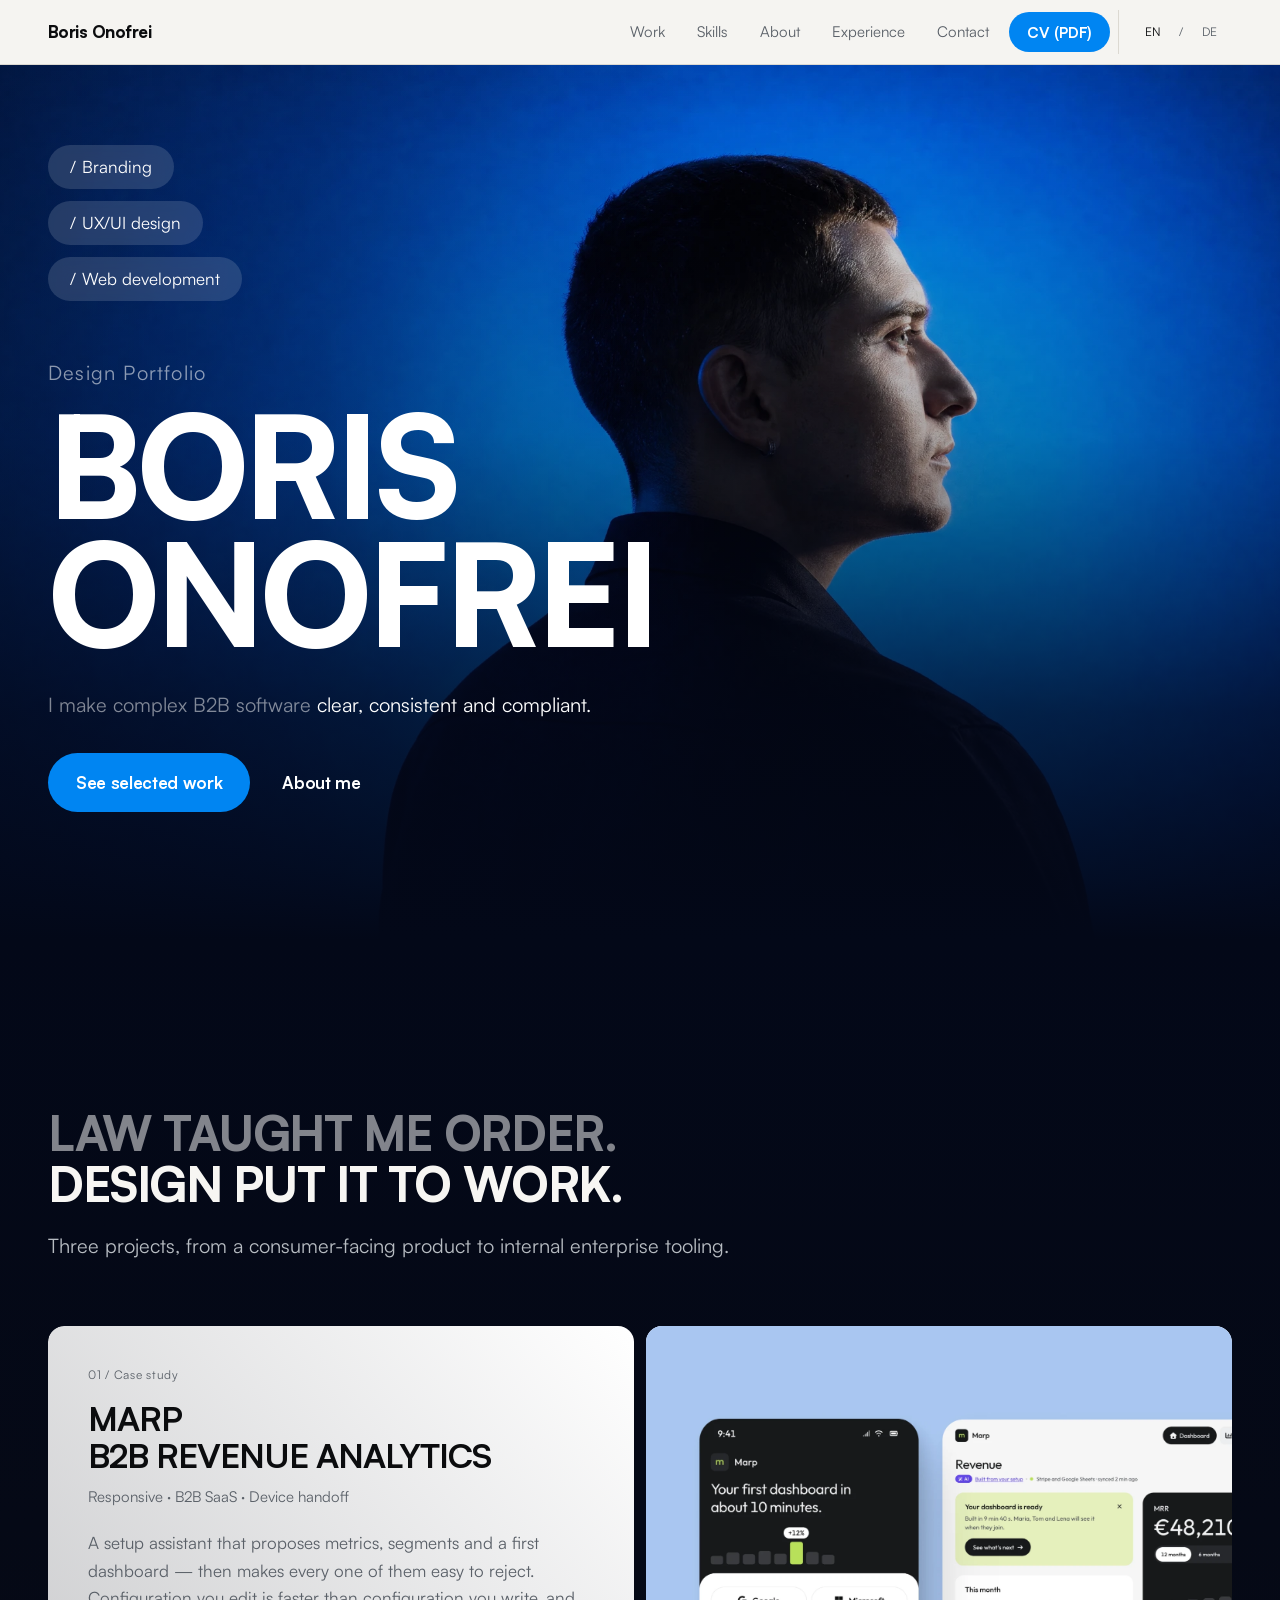
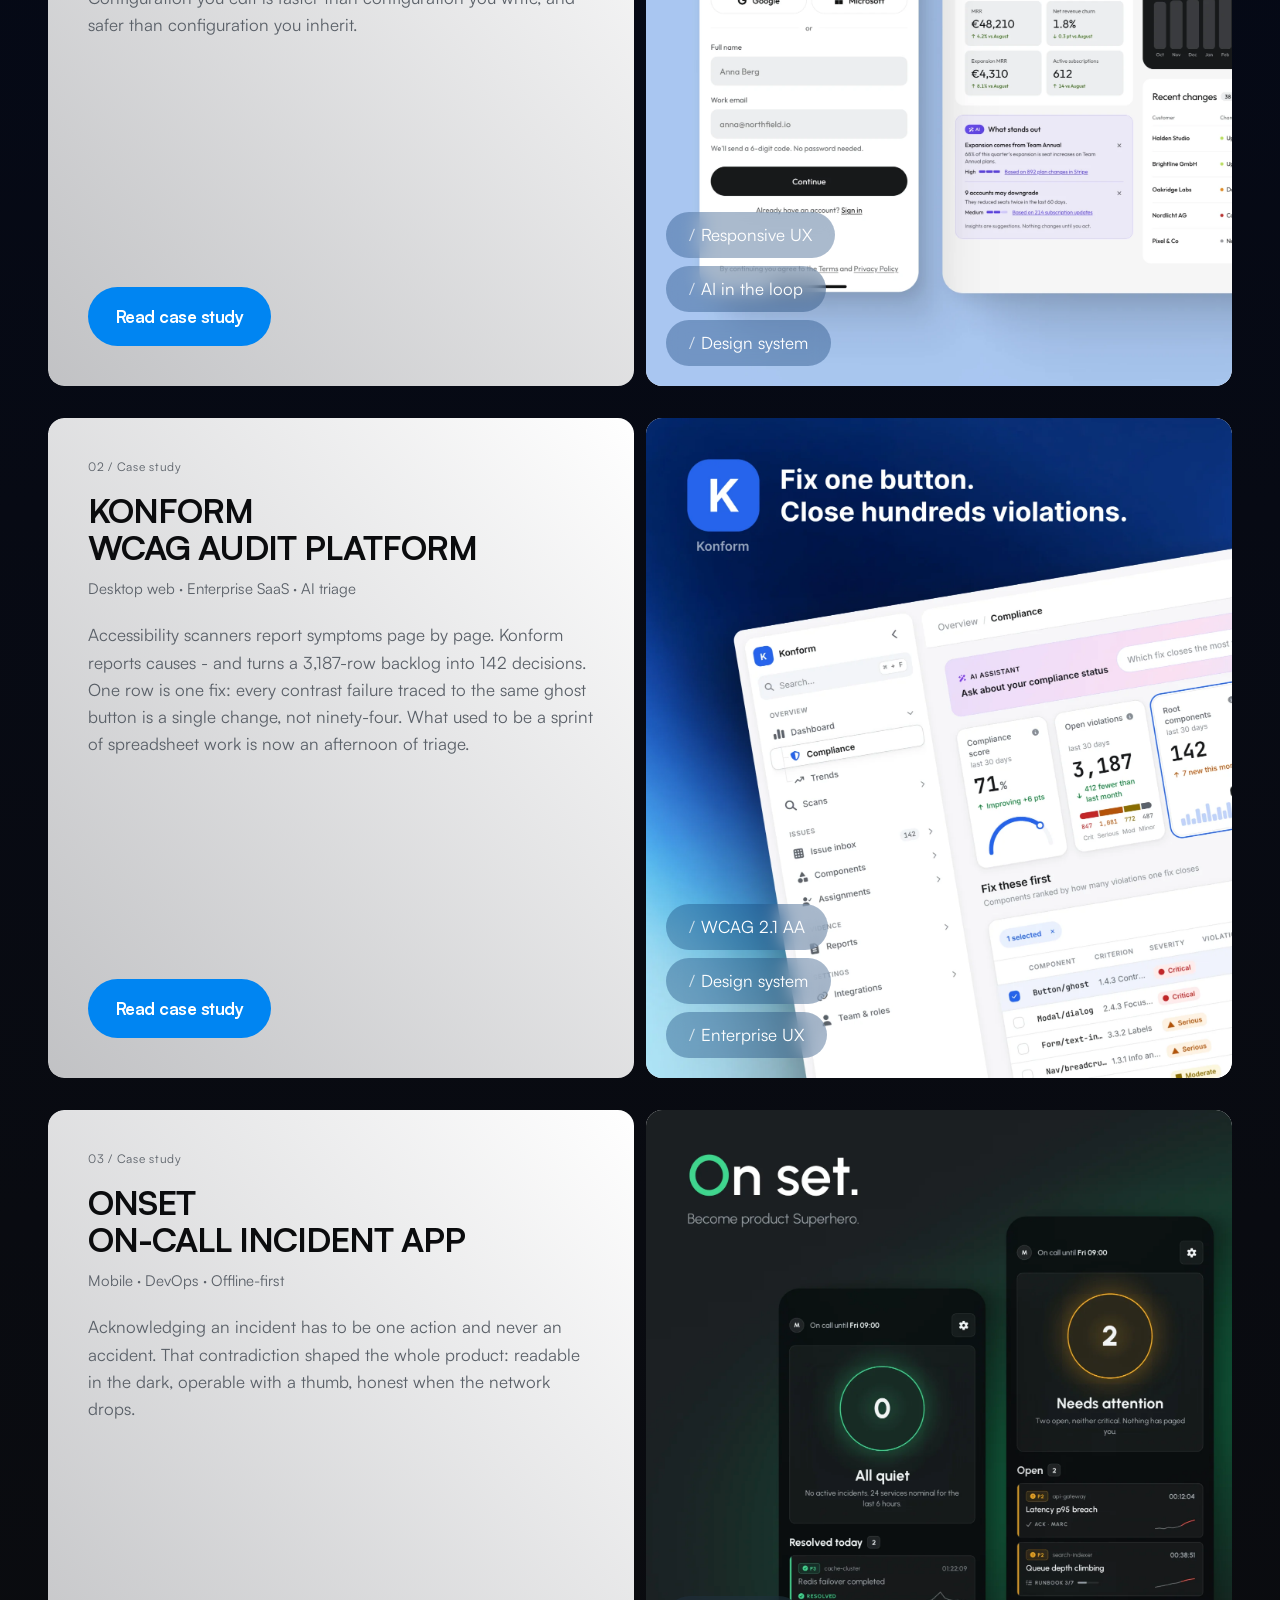
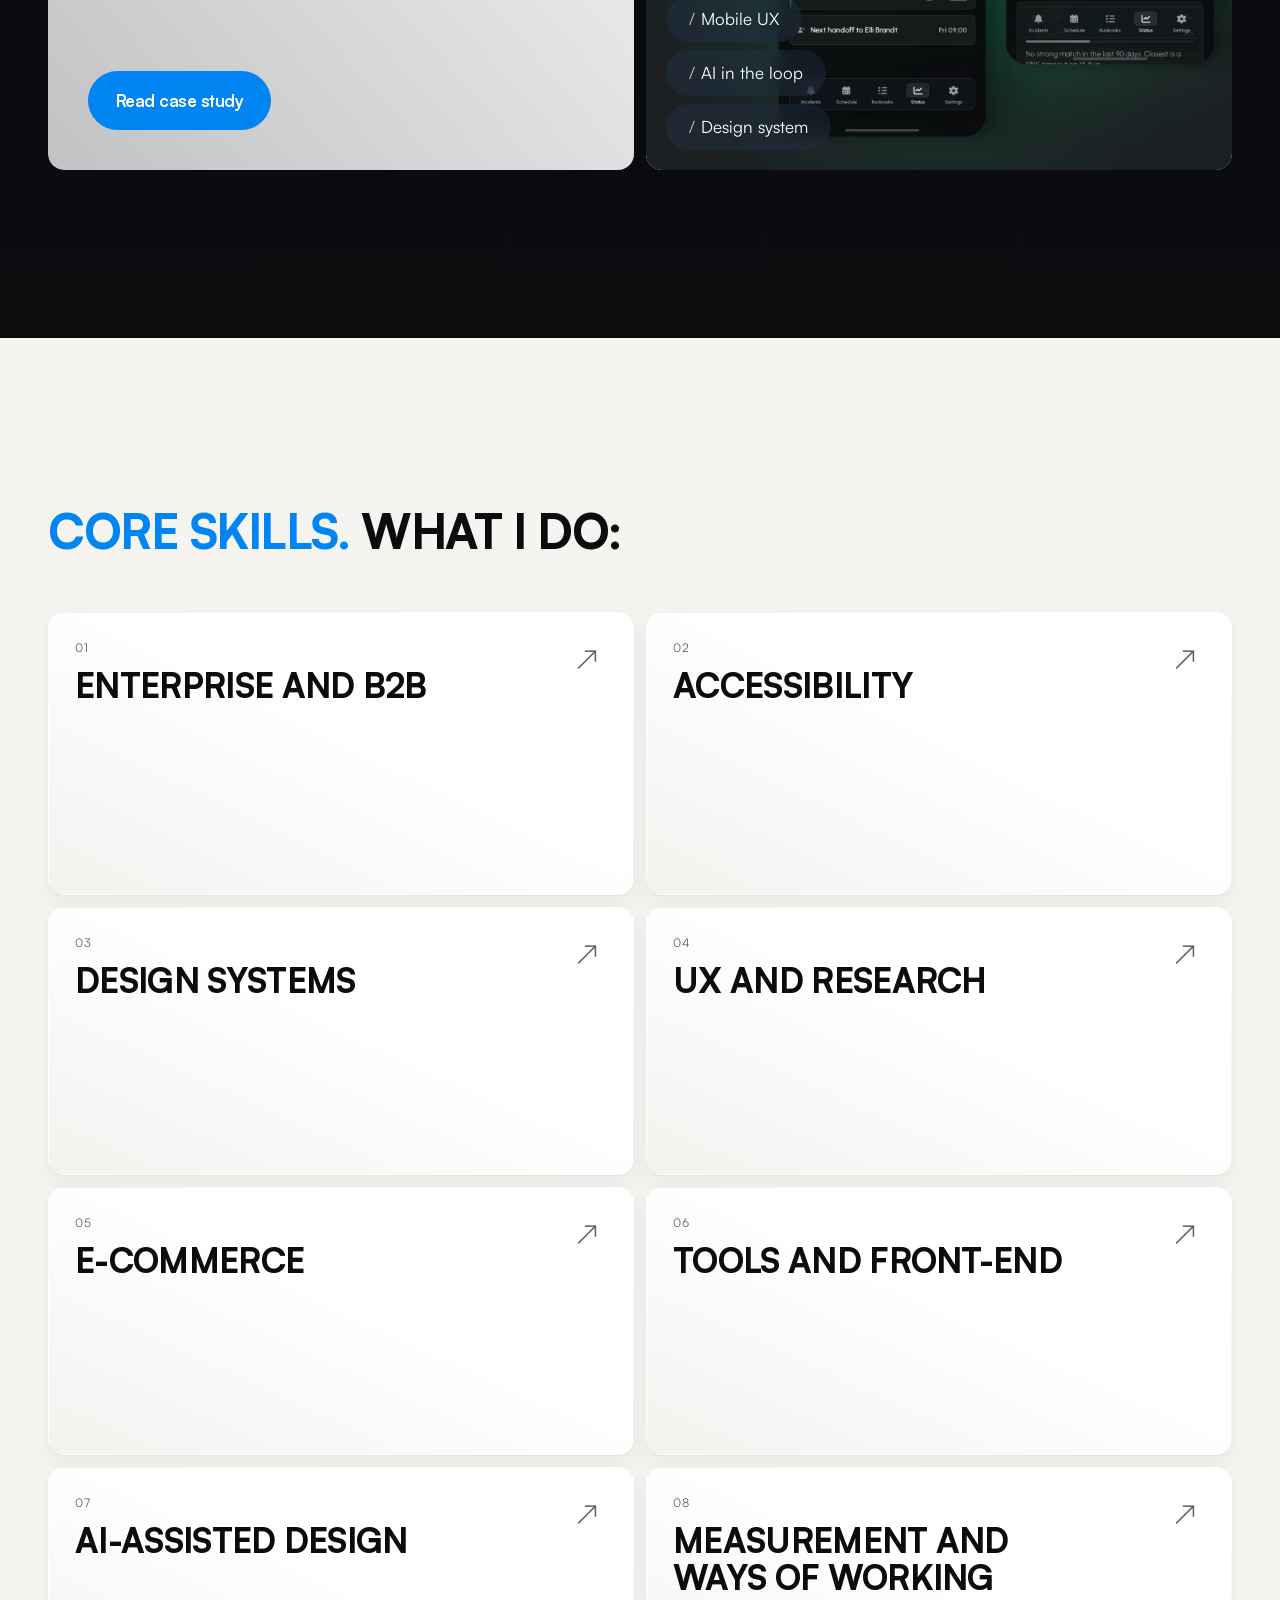
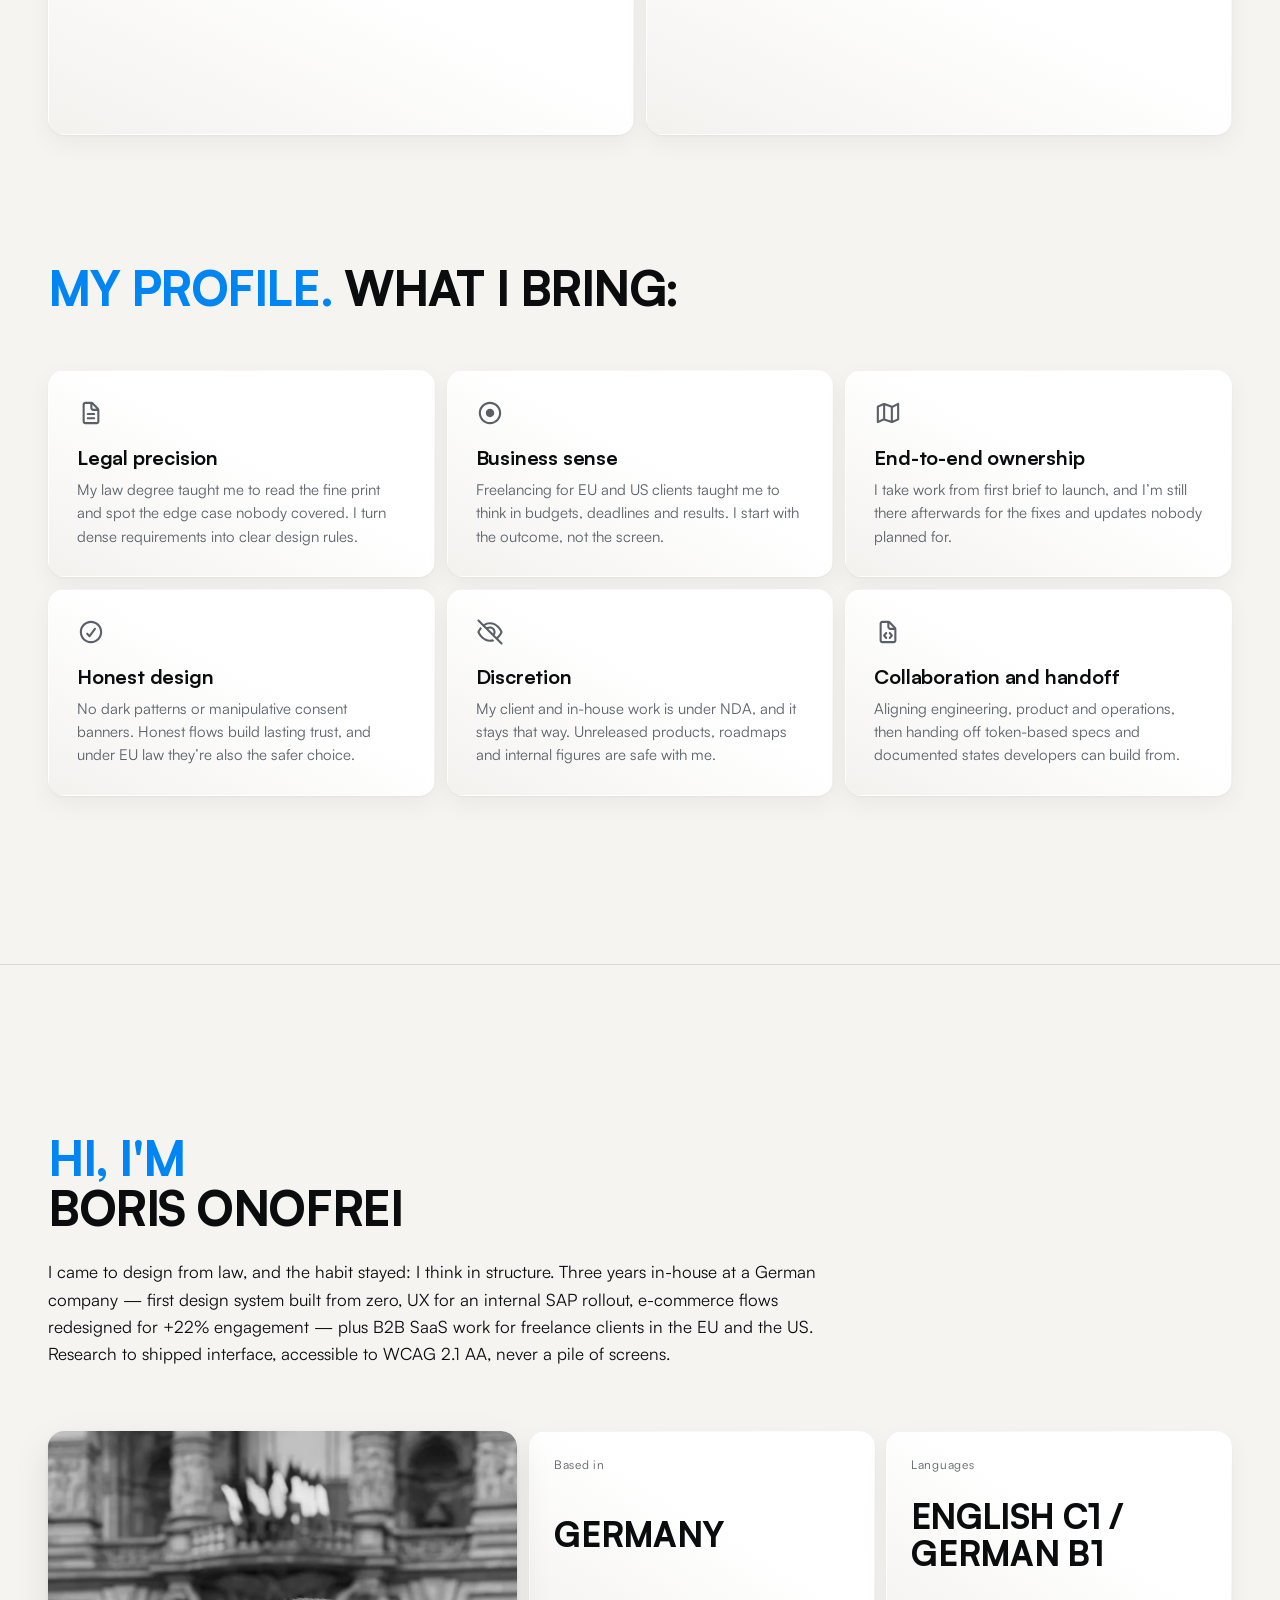
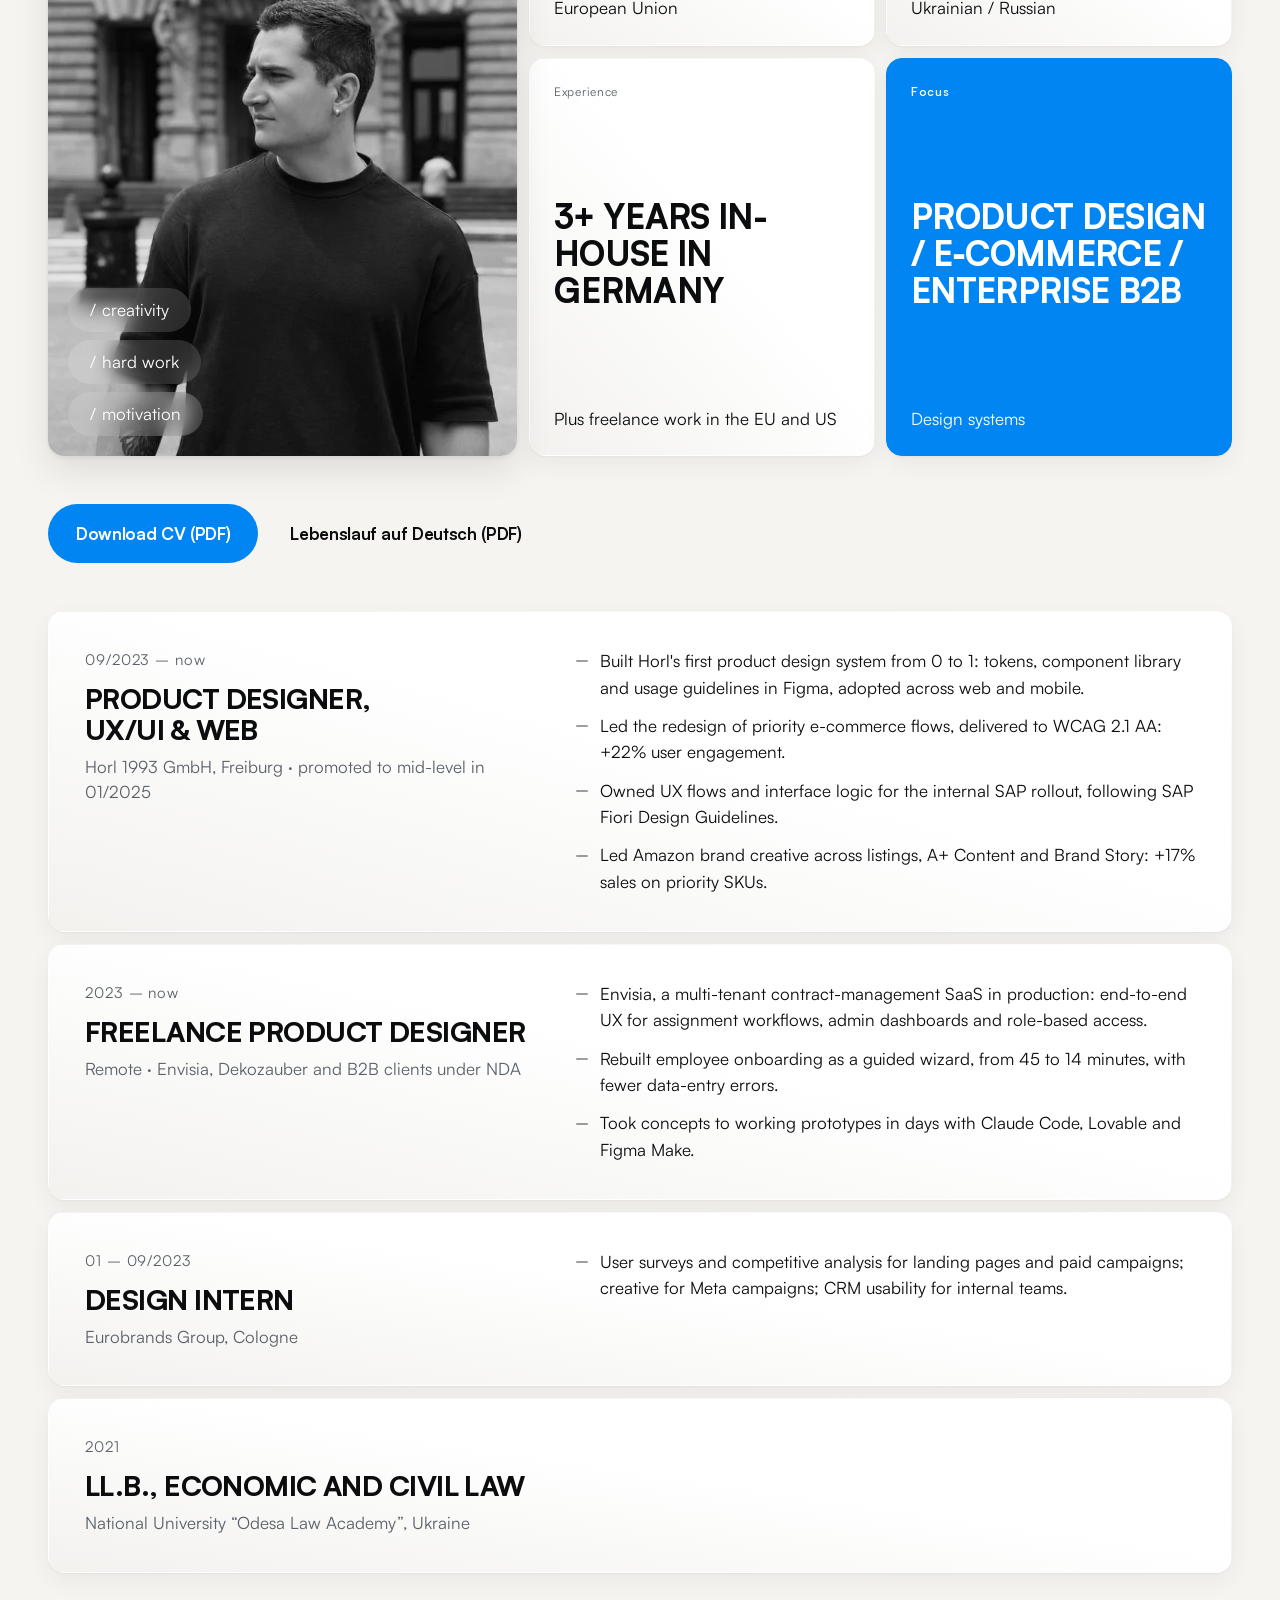
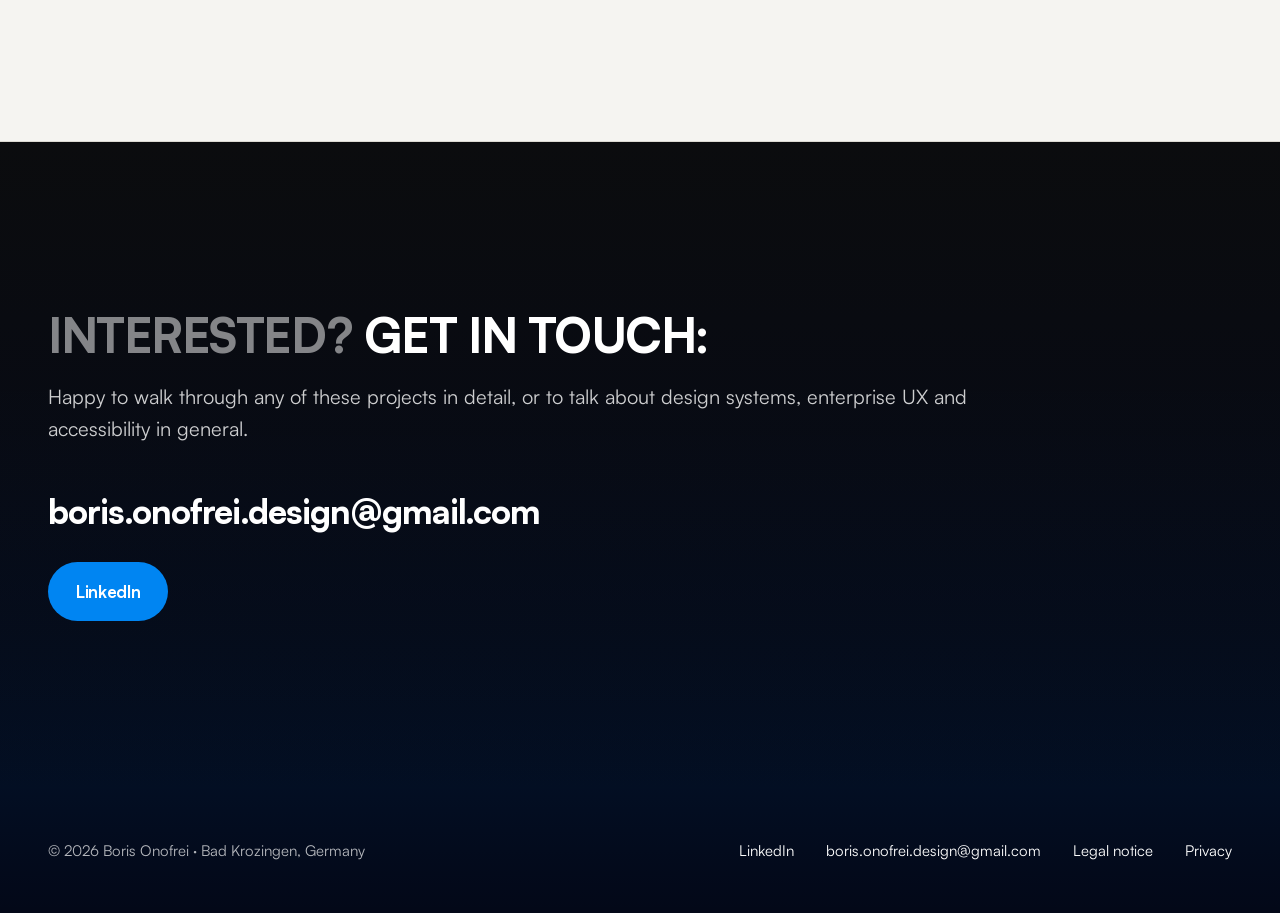
==== commit 5c1465ff: "Update portfolio site and add working assets Updates to site HTML/CSS/JS (index, impressum, datensch" ====
--- a/site/index.html
+++ b/site/index.html
@@ -9,7 +9,9 @@
 <title>Boris Onofrei — Product Designer (UX/UI, Design Systems)</title>
 <meta name="description" content="Product designer in Freiburg, Germany. Mobile and web apps, B2B SaaS and enterprise interfaces — design systems and accessible UI to WCAG 2.1 AA.">
 <meta name="author" content="Boris Onofrei">
-<meta name="theme-color" content="#FFFFFF">
+<meta name="theme-color" content="#F5F4F1">
+
+<link rel="canonical" href="https://borisonofrei.design/">
 
 <meta property="og:type" content="website">
 <meta property="og:locale" content="en">
@@ -28,8 +30,9 @@
 <link rel="preload" href="./assets/fonts/Satoshi-Regular.woff2" as="font" type="font/woff2" crossorigin>
 <link rel="preload" href="./assets/fonts/Satoshi-Variable.woff2" as="font" type="font/woff2" crossorigin>
 
-<link rel="stylesheet" href="./assets/css/main.css">
-<link rel="stylesheet" href="./assets/css/tailwind.css">
+<link rel="stylesheet" href="./assets/css/main.css?v=20261011e">
+<link rel="stylesheet" href="./assets/css/tailwind.css?v=20261011e">
+  <!-- Icons: Font Awesome Free 7.3.1 by @fontawesome, https://fontawesome.com/license/free (Icons: CC BY 4.0) -->
 </head>
 
 <body class="font-body bg-paper text-ink antialiased" data-root="./">
@@ -44,8 +47,9 @@
     <a href="#hero" class="font-display text-s17 font-extrabold tracking-display text-ink no-underline nav-link">Boris&nbsp;Onofrei</a>
 
     <div class="flex items-center gap-2">
-      <ul class="hidden items-center gap-2 md:flex" role="list">
+      <ul class="nav-wide hidden items-center gap-2" role="list">
         <li><a href="#work"    class="nav-link inline-flex min-h-[44px] items-center px-3 text-s15 font-medium text-graphite no-underline" data-i18n="nav.work">Work</a></li>
+        <li><a href="#capabilities" class="nav-link inline-flex min-h-[44px] items-center px-3 text-s15 font-medium text-graphite no-underline" data-i18n="nav.skills">Skills</a></li>
         <li><a href="#about"   class="nav-link inline-flex min-h-[44px] items-center px-3 text-s15 font-medium text-graphite no-underline" data-i18n="nav.about">About</a></li>
         <li><a href="#experience" class="nav-link inline-flex min-h-[44px] items-center px-3 text-s15 font-medium text-graphite no-underline" data-i18n="nav.experience">Experience</a></li>
         <li><a href="#contact" class="nav-link inline-flex min-h-[44px] items-center px-3 text-s15 font-medium text-graphite no-underline" data-i18n="nav.contact">Contact</a></li>
@@ -53,7 +57,7 @@
 
       <button type="button" id="cv-link" class="btn-cv" data-cv-open data-i18n="nav.cv">CV (PDF)</button>
 
-      <div class="hidden items-center border-mist md:flex md:border-l md:pl-3" role="group" aria-label="Language">
+      <div class="nav-wide hidden items-center border-mist md:border-l md:pl-3" role="group" aria-label="Language" data-i18n-aria="a11y.language">
         <button type="button" id="lang-en" data-lang="en"
                 class="inline-flex min-h-[44px] min-w-[38px] items-center justify-center label text-ink font-medium sm:min-w-[44px]"
                 aria-pressed="true">EN</button>
@@ -64,23 +68,24 @@
       </div>
 
       <button type="button" id="menu-button"
-              class="nav-link -mr-2 ml-1 inline-flex h-11 w-11 items-center justify-center text-ink md:hidden"
+              class="nav-link -mr-2 ml-1 inline-flex h-11 w-11 items-center justify-center text-ink nav-narrow"
               aria-controls="menu-panel" aria-expanded="false"
               data-i18n-aria="a11y.menu" aria-label="Menu">
-        <!-- Lucide: menu -->
-        <svg width="24" height="24" viewBox="0 0 24 24" fill="none" stroke="currentColor" stroke-width="2" stroke-linecap="round" stroke-linejoin="round" aria-hidden="true" focusable="false"><path d="M4 6h16"></path><path d="M4 12h16"></path><path d="M4 18h16"></path></svg>
+        <!-- Font Awesome Free 7.3.1, Solid: bars -->
+        <svg width="24" height="24" viewBox="0 0 640 640" aria-hidden="true" focusable="false"><path fill="currentColor" d="M96 160C96 142.3 110.3 128 128 128L512 128C529.7 128 544 142.3 544 160C544 177.7 529.7 192 512 192L128 192C110.3 192 96 177.7 96 160zM96 320C96 302.3 110.3 288 128 288L512 288C529.7 288 544 302.3 544 320C544 337.7 529.7 352 512 352L128 352C110.3 352 96 337.7 96 320zM544 480C544 497.7 529.7 512 512 512L128 512C110.3 512 96 497.7 96 480C96 462.3 110.3 448 128 448L512 448C529.7 448 544 462.3 544 480z"></path></svg>
       </button>
     </div>
   </nav>
 
   <!-- Mobile menu — plain full-width panel, no drawer -->
-  <div id="menu-panel" class="border-t border-mist bg-paper md:hidden" hidden>
+  <div id="menu-panel" class="nav-narrow border-t border-mist bg-paper" hidden>
     <ul class="mx-auto flex max-w-container flex-col px-gut py-2" role="list">
       <li><a href="#work"    class="nav-link flex min-h-[44px] items-center border-b border-mist text-s17 font-medium text-ink no-underline" data-i18n="nav.work">Work</a></li>
+      <li><a href="#capabilities" class="nav-link flex min-h-[44px] items-center border-b border-mist text-s17 font-medium text-ink no-underline" data-i18n="nav.skills">Skills</a></li>
       <li><a href="#about"   class="nav-link flex min-h-[44px] items-center border-b border-mist text-s17 font-medium text-ink no-underline" data-i18n="nav.about">About</a></li>
       <li><a href="#experience" class="nav-link flex min-h-[44px] items-center border-b border-mist text-s17 font-medium text-ink no-underline" data-i18n="nav.experience">Experience</a></li>
       <li><a href="#contact" class="nav-link flex min-h-[44px] items-center border-b border-mist text-s17 font-medium text-ink no-underline" data-i18n="nav.contact">Contact</a></li>
-      <li class="flex min-h-[44px] items-center gap-3 pt-1" role="group" aria-label="Language">
+      <li class="flex min-h-[44px] items-center gap-3 pt-1" role="group" aria-label="Language" data-i18n-aria="a11y.language">
         <span class="label text-graphite" data-i18n="a11y.language">Language</span>
         <span class="flex items-center gap-1">
           <button type="button" data-lang="en"
@@ -94,6 +99,7 @@
       </li>
     </ul>
   </div>
+  <div class="read-progress" aria-hidden="true"><span id="read-progress-bar"></span></div>
 </header>
 
 <main id="main">
@@ -103,8 +109,8 @@
        the image, display H1 + pill CTA bottom-left, statement bottom-right
        ============================================================ -->
   <section id="hero" aria-labelledby="hero-h1" class="relative isolate overflow-hidden bg-[#030818]">
-    <img src="./assets/images/hero/portrait.webp" alt="" aria-hidden="true"
-         class="absolute inset-0 h-full w-full object-cover object-[72%_center]">
+    <img src="./assets/images/hero/portrait.webp" width="2400" height="1350" alt="" aria-hidden="true"
+         class="absolute inset-0 h-full w-full object-cover object-[72%_center]" fetchpriority="high" decoding="async">
     <div class="hero-veil absolute inset-0" aria-hidden="true"></div>
 
     <div class="relative mx-auto flex min-h-[calc(100svh-64px)] max-w-container flex-col justify-end px-gut pb-12 pt-10 sm:pb-24 sm:pt-16 lg:px-gut-lg lg:pb-32 lg:pt-20">
@@ -112,7 +118,7 @@
       <ul class="flex flex-col items-start gap-2 sm:gap-3" role="list">
         <li class="hero-tag" data-i18n="hero.tag1">Branding</li>
         <li class="hero-tag" data-i18n="hero.tag2">UX/UI design</li>
-        <li class="hero-tag" data-i18n="hero.tag3">Web-Development</li>
+        <li class="hero-tag" data-i18n="hero.tag3">Web development</li>
       </ul>
 
       <div class="mt-6 flex flex-col items-start sm:mt-10 lg:mt-14">
@@ -129,15 +135,13 @@
           <div class="mt-7 flex w-full flex-col items-stretch gap-3 sm:mt-8 sm:w-auto sm:flex-row sm:flex-wrap sm:items-center sm:gap-6">
             <a href="#work" class="btn-solid text-s17 w-full justify-center sm:w-auto sm:justify-start">
               <span data-i18n="hero.cta1">See selected work</span>
-              <svg class="btn-solid__arrow" viewBox="0 0 20 20" fill="none" aria-hidden="true">
-                <path d="M3 10h13m0 0-5-5m5 5-5 5" stroke="currentColor" stroke-width="1.8" stroke-linecap="round" stroke-linejoin="round"></path>
-              </svg>
+              <!-- Font Awesome Free 7.3.1, Solid: arrow-right -->
+              <svg class="btn-solid__arrow" viewBox="0 0 640 640" aria-hidden="true" focusable="false"><path fill="currentColor" d="M566.6 342.6C579.1 330.1 579.1 309.8 566.6 297.3L406.6 137.3C394.1 124.8 373.8 124.8 361.3 137.3C348.8 149.8 348.8 170.1 361.3 182.6L466.7 288L96 288C78.3 288 64 302.3 64 320C64 337.7 78.3 352 96 352L466.7 352L361.3 457.4C348.8 469.9 348.8 490.2 361.3 502.7C373.8 515.2 394.1 515.2 406.6 502.7L566.6 342.7z"></path></svg>
             </a>
             <a href="#about" class="btn-ghost text-s17 w-full justify-center sm:w-auto sm:justify-start">
               <span data-i18n="hero.cta2">About me</span>
-              <svg class="btn-solid__arrow" viewBox="0 0 20 20" fill="none" aria-hidden="true">
-                <path d="M3 10h13m0 0-5-5m5 5-5 5" stroke="currentColor" stroke-width="1.8" stroke-linecap="round" stroke-linejoin="round"></path>
-              </svg>
+              <!-- Font Awesome Free 7.3.1, Solid: arrow-right -->
+              <svg class="btn-solid__arrow" viewBox="0 0 640 640" aria-hidden="true" focusable="false"><path fill="currentColor" d="M566.6 342.6C579.1 330.1 579.1 309.8 566.6 297.3L406.6 137.3C394.1 124.8 373.8 124.8 361.3 137.3C348.8 149.8 348.8 170.1 361.3 182.6L466.7 288L96 288C78.3 288 64 302.3 64 320C64 337.7 78.3 352 96 352L466.7 352L361.3 457.4C348.8 469.9 348.8 490.2 361.3 502.7C373.8 515.2 394.1 515.2 406.6 502.7L566.6 342.7z"></path></svg>
             </a>
           </div>
         </div>
@@ -171,11 +175,12 @@
               <p class="mt-5 max-w-measure text-s17 text-graphite" data-i18n="work.cases.2.outcome">A setup assistant that proposes metrics, segments and a first dashboard — then makes every one of them easy to reject. Configuration you edit is faster than configuration you write, and safer than configuration you inherit.</p>
               <a href="./work/marp.html" data-page-link class="work-card__affordance work-card__link mt-8 inline-flex items-center font-display text-s17 font-bold tracking-display">
                 <span class="work-card__affordance-text" data-i18n="work.readCta">Read case study</span>
-                <svg class="work-card__arrow" width="20" height="20" viewBox="0 0 24 24" fill="none" stroke="currentColor" stroke-width="2" stroke-linecap="round" stroke-linejoin="round" aria-hidden="true" focusable="false"><path d="M5 12h14"></path><path d="m12 5 7 7-7 7"></path></svg>
+                <!-- Font Awesome Free 7.3.1, Solid: arrow-right -->
+                <svg class="work-card__arrow" width="20" height="20" viewBox="0 0 640 640" aria-hidden="true" focusable="false"><path fill="currentColor" d="M566.6 342.6C579.1 330.1 579.1 309.8 566.6 297.3L406.6 137.3C394.1 124.8 373.8 124.8 361.3 137.3C348.8 149.8 348.8 170.1 361.3 182.6L466.7 288L96 288C78.3 288 64 302.3 64 320C64 337.7 78.3 352 96 352L466.7 352L361.3 457.4C348.8 469.9 348.8 490.2 361.3 502.7C373.8 515.2 394.1 515.2 406.6 502.7L566.6 342.7z"></path></svg>
               </a>
             </div>
             <div class="work-card__media relative order-1 flex aspect-[4/3] items-center justify-center overflow-hidden md:order-2 md:aspect-auto md:h-full" data-image-slot="work-03">
-              <img src="./assets/images/work/marp/card-cover.webp" alt="Marp on a light blue background: the mobile sign-up screen promising a first dashboard in about 10 minutes, next to the desktop revenue dashboard with a lime Your dashboard is ready card and this month's KPI tiles." class="absolute inset-0 h-full w-full object-cover object-left-top">
+              <img src="./assets/images/work/marp/card-cover.webp" width="2400" height="1707" alt="Marp on a light blue background: the mobile sign-up screen promising a first dashboard in about 10 minutes, next to the desktop revenue dashboard with a lime Your dashboard is ready card and this month's KPI tiles." class="absolute inset-0 h-full w-full object-cover object-left-top" loading="lazy" decoding="async">
               <ul class="work-card__tags" role="list">
                 <li class="hero-tag" data-i18n="work.cases.2.tags.0">Responsive UX</li>
                 <li class="hero-tag" data-i18n="work.cases.2.tags.1">AI in the loop</li>
@@ -198,12 +203,12 @@
               <p class="mt-5 max-w-measure text-s17 text-graphite" data-i18n="work.cases.0.outcome">Accessibility scanners report symptoms page by page. Konform reports causes - and turns a 3,187-row backlog into 142 decisions. One row is one fix: every contrast failure traced to the same ghost button is a single change, not ninety-four. What used to be a sprint of spreadsheet work is now an afternoon of triage.</p>
               <a href="./work/konform.html" data-page-link class="work-card__affordance work-card__link mt-8 inline-flex items-center font-display text-s17 font-bold tracking-display">
                 <span class="work-card__affordance-text" data-i18n="work.readCta">Read case study</span>
-                <!-- Lucide: arrow-right -->
-                <svg class="work-card__arrow" width="20" height="20" viewBox="0 0 24 24" fill="none" stroke="currentColor" stroke-width="2" stroke-linecap="round" stroke-linejoin="round" aria-hidden="true" focusable="false"><path d="M5 12h14"></path><path d="m12 5 7 7-7 7"></path></svg>
+                <!-- Font Awesome Free 7.3.1, Solid: arrow-right -->
+                <svg class="work-card__arrow" width="20" height="20" viewBox="0 0 640 640" aria-hidden="true" focusable="false"><path fill="currentColor" d="M566.6 342.6C579.1 330.1 579.1 309.8 566.6 297.3L406.6 137.3C394.1 124.8 373.8 124.8 361.3 137.3C348.8 149.8 348.8 170.1 361.3 182.6L466.7 288L96 288C78.3 288 64 302.3 64 320C64 337.7 78.3 352 96 352L466.7 352L361.3 457.4C348.8 469.9 348.8 490.2 361.3 502.7C373.8 515.2 394.1 515.2 406.6 502.7L566.6 342.7z"></path></svg>
               </a>
             </div>
             <div class="work-card__media relative order-1 flex aspect-[4/3] items-center justify-center overflow-hidden md:order-2 md:aspect-auto md:h-full" data-image-slot="work-01">
-              <img src="./assets/images/work/konform/card-cover.webp" alt="Konform compliance dashboard shown at an angle, headlined “Fix one button. Close hundreds violations.”" class="absolute inset-0 h-full w-full object-cover object-left-top">
+              <img src="./assets/images/work/konform/card-cover.webp" width="2400" height="1707" alt="Konform compliance dashboard shown at an angle, headlined “Fix one button. Close hundreds violations.”" class="absolute inset-0 h-full w-full object-cover object-left-top" loading="lazy" decoding="async">
               <ul class="work-card__tags" role="list">
                 <li class="hero-tag" data-i18n="work.cases.0.tags.0">WCAG 2.1 AA</li>
                 <li class="hero-tag" data-i18n="work.cases.0.tags.1">Design system</li>
@@ -226,11 +231,12 @@
               <p class="mt-5 max-w-measure text-s17 text-graphite" data-i18n="work.cases.1.outcome">Acknowledging an incident has to be one action and never an accident. That contradiction shaped the whole product: readable in the dark, operable with a thumb, honest when the network drops.</p>
               <a href="./work/onset.html" data-page-link class="work-card__affordance work-card__link mt-8 inline-flex items-center font-display text-s17 font-bold tracking-display">
                 <span class="work-card__affordance-text" data-i18n="work.readCta">Read case study</span>
-                <svg class="work-card__arrow" width="20" height="20" viewBox="0 0 24 24" fill="none" stroke="currentColor" stroke-width="2" stroke-linecap="round" stroke-linejoin="round" aria-hidden="true" focusable="false"><path d="M5 12h14"></path><path d="m12 5 7 7-7 7"></path></svg>
+                <!-- Font Awesome Free 7.3.1, Solid: arrow-right -->
+                <svg class="work-card__arrow" width="20" height="20" viewBox="0 0 640 640" aria-hidden="true" focusable="false"><path fill="currentColor" d="M566.6 342.6C579.1 330.1 579.1 309.8 566.6 297.3L406.6 137.3C394.1 124.8 373.8 124.8 361.3 137.3C348.8 149.8 348.8 170.1 361.3 182.6L466.7 288L96 288C78.3 288 64 302.3 64 320C64 337.7 78.3 352 96 352L466.7 352L361.3 457.4C348.8 469.9 348.8 490.2 361.3 502.7C373.8 515.2 394.1 515.2 406.6 502.7L566.6 342.7z"></path></svg>
               </a>
             </div>
             <div class="work-card__media relative order-1 flex aspect-[4/3] items-center justify-center overflow-hidden md:order-2 md:aspect-auto md:h-full" data-image-slot="work-02">
-              <img src="./assets/images/work/onset/card-cover.webp" alt="Three Onset status screens on a dark green-lit background: All quiet with a green ring, Needs attention with an amber ring showing 2, and P1 active with a red ring showing 1." class="absolute inset-0 h-full w-full object-cover object-left-top">
+              <img src="./assets/images/work/onset/card-cover.webp" width="2400" height="1707" alt="Three Onset status screens on a dark green-lit background: All quiet with a green ring, Needs attention with an amber ring showing 2, and P1 active with a red ring showing 1." class="absolute inset-0 h-full w-full object-cover object-left-top" loading="lazy" decoding="async">
               <ul class="work-card__tags" role="list">
                 <li class="hero-tag" data-i18n="work.cases.1.tags.0">Mobile UX</li>
                 <li class="hero-tag" data-i18n="work.cases.1.tags.1">AI in the loop</li>
@@ -250,114 +256,177 @@
   <section id="capabilities" aria-labelledby="capabilities-heading" class="border-b border-mist bg-paper text-ink">
     <div class="mx-auto max-w-container px-gut py-rhythm lg:px-gut-lg lg:py-rhythm-lg">
       <h2 id="capabilities-heading" class="font-display text-s48 font-extrabold tracking-display text-ink">
-        <span class="caps-heading__dim text-accent" data-i18n="caps.heading_dim">My profile.</span>
+        <span class="caps-heading__dim text-accent" data-i18n="caps.heading_dim">Core skills.</span>
         <span data-i18n="caps.heading_strong">What I do:</span>
       </h2>
 
-      <div class="caps-filters mt-10 lg:mt-12" role="group" aria-label="Filter capabilities" data-i18n-aria="caps.filterGroup">
-        <button type="button" class="caps-pill" data-caps-filter="all" aria-pressed="true" data-i18n="caps.filters.all">All</button>
-        <button type="button" class="caps-pill" data-caps-filter="enterprise" aria-pressed="false" data-i18n="caps.filters.enterprise">Enterprise</button>
-        <button type="button" class="caps-pill" data-caps-filter="ecommerce" aria-pressed="false" data-i18n="caps.filters.ecommerce">E-commerce</button>
-        <button type="button" class="caps-pill" data-caps-filter="systems" aria-pressed="false" data-i18n="caps.filters.systems">Design systems</button>
-      </div>
-
       <div class="mt-10 grid lg:mt-14" id="caps-rows" style="--caps-scroll-pad:16px">
         <div class="caps-row caps-row--left" tabindex="0" data-caps-filters="enterprise">
-          <span class="caps-arrow" aria-hidden="true"><span class="caps-arrow__open">&#8599;</span><svg class="caps-fingerprint" viewBox="0 0 640 640" fill="currentColor" aria-hidden="true" focusable="false"><path d="M112 320C112 205.1 205.1 112 320 112C383.1 112 439.6 140.1 477.8 184.5C486.4 194.6 501.6 195.7 511.6 187.1C521.6 178.5 522.8 163.3 514.2 153.3C467.3 98.6 397.7 64 320 64C178.6 64 64 178.6 64 320L64 360C64 373.3 74.7 384 88 384C101.3 384 112 373.3 112 360L112 320zM570.5 267.1C567.8 254.1 555 245.8 542.1 248.6C529.2 251.4 520.8 264.1 523.6 277C526.5 290.9 528.1 305.3 528.1 320.1L528.1 360.1C528.1 373.4 538.8 384.1 552.1 384.1C565.4 384.1 576.1 373.4 576.1 360.1L576.1 320.1C576.1 302 574.2 284.3 570.6 267.2zM320 144C301 144 282.6 147 265.5 152.6C250.3 157.6 246.8 176.3 257.2 188.5C264.3 196.8 276 199.3 286.6 196.4C297.2 193.5 308.4 192 320 192C390.7 192 448 249.3 448 320L448 344.9C448 370.1 446.5 395.2 443.6 420.2C441.9 434.8 453 448 467.8 448C479.6 448 489.7 439.4 491.1 427.7C494.4 400.3 496.1 372.7 496.1 345L496.1 320.1C496.1 222.9 417.3 144.1 320.1 144.1zM214.7 212.7C205.6 202.1 189.4 201.3 180.8 212.3C157.7 242.1 144 279.4 144 320L144 344.9C144 369.1 141.4 393.3 136.2 416.8C132.8 432.4 144.1 447.9 160.1 447.9C170.6 447.9 180 440.9 182.3 430.6C188.7 402.5 192 373.8 192 344.8L192 319.9C192 292.7 200.5 267.5 214.9 246.8C222.1 236.4 222.9 222.2 214.7 212.6zM320 224C267 224 224 267 224 320L224 344.9C224 380.8 219.4 416.4 210.2 451C206.4 465.3 216.9 480 231.7 480C241.2 480 249.6 473.8 252.1 464.6C262.6 425.6 268 385.4 268 344.9L268 320C268 291.3 291.3 268 320 268C348.7 268 372 291.3 372 320L372 344.9C372 381.2 368.5 417.3 361.6 452.8C358.9 466.7 369.3 480 383.4 480C393.6 480 402.4 473 404.4 463C412.1 424.2 416 384.7 416 344.9L416 320C416 267 373 224 320 224zM344 320C344 306.7 333.3 296 320 296C306.7 296 296 306.7 296 320L296 344.9C296 404.8 285 464.2 263.5 520.1L257.6 535.4C252.8 547.8 259 561.7 271.4 566.4C283.8 571.1 297.7 565 302.4 552.6L308.3 537.3C331.9 475.9 344 410.7 344 344.9L344 320z"></path></svg></span>
+          <span class="caps-arrow" aria-hidden="true"><span class="caps-arrow__open">&#8599;</span></span>
           <div class="caps-row__key">
             <span class="caps-index" data-i18n="caps.items.0.index">01</span>
             <h3 class="caps-name" data-i18n="caps.items.0.name">Enterprise and B2B</h3>
           </div>
           <div class="caps-detail">
             <p class="caps-lead" data-i18n="caps.items.0.lead">I design internal tools people are required to use, where a bad flow is paid for in support tickets rather than lost sign-ups.</p>
-            <p class="caps-core" data-i18n="caps.items.0.core">SAP Fiori Design Guidelines · Role-based access control · Complex approval workflows · Legacy modernisation</p>
-          <p class="caps-also"><span data-i18n="caps.alsoPrefix">Also:</span> <span data-i18n="caps.items.0.also">ERP and internal-tool UX · Admin dashboards · Multi-tenant architecture</span></p>
+            <ul class="caps-core" role="list" data-i18n-list="caps.items.0.core"><li>SAP Fiori Design Guidelines</li><li>Role-based access control</li><li>Complex approval workflows</li><li>Legacy modernisation</li></ul>
+          <div class="caps-also"><span class="caps-also__label" data-i18n="caps.alsoPrefix">Also:</span> <ul class="caps-also__list" role="list" data-i18n-list="caps.items.0.also"><li>ERP and internal-tool UX</li><li>Admin dashboards</li><li>Multi-tenant architecture</li></ul></div>
           </div>
         </div>
         <div class="caps-row caps-row--right" tabindex="0" data-caps-filters="enterprise systems">
-          <span class="caps-arrow" aria-hidden="true"><span class="caps-arrow__open">&#8599;</span><svg class="caps-fingerprint" viewBox="0 0 640 640" fill="currentColor" aria-hidden="true" focusable="false"><path d="M112 320C112 205.1 205.1 112 320 112C383.1 112 439.6 140.1 477.8 184.5C486.4 194.6 501.6 195.7 511.6 187.1C521.6 178.5 522.8 163.3 514.2 153.3C467.3 98.6 397.7 64 320 64C178.6 64 64 178.6 64 320L64 360C64 373.3 74.7 384 88 384C101.3 384 112 373.3 112 360L112 320zM570.5 267.1C567.8 254.1 555 245.8 542.1 248.6C529.2 251.4 520.8 264.1 523.6 277C526.5 290.9 528.1 305.3 528.1 320.1L528.1 360.1C528.1 373.4 538.8 384.1 552.1 384.1C565.4 384.1 576.1 373.4 576.1 360.1L576.1 320.1C576.1 302 574.2 284.3 570.6 267.2zM320 144C301 144 282.6 147 265.5 152.6C250.3 157.6 246.8 176.3 257.2 188.5C264.3 196.8 276 199.3 286.6 196.4C297.2 193.5 308.4 192 320 192C390.7 192 448 249.3 448 320L448 344.9C448 370.1 446.5 395.2 443.6 420.2C441.9 434.8 453 448 467.8 448C479.6 448 489.7 439.4 491.1 427.7C494.4 400.3 496.1 372.7 496.1 345L496.1 320.1C496.1 222.9 417.3 144.1 320.1 144.1zM214.7 212.7C205.6 202.1 189.4 201.3 180.8 212.3C157.7 242.1 144 279.4 144 320L144 344.9C144 369.1 141.4 393.3 136.2 416.8C132.8 432.4 144.1 447.9 160.1 447.9C170.6 447.9 180 440.9 182.3 430.6C188.7 402.5 192 373.8 192 344.8L192 319.9C192 292.7 200.5 267.5 214.9 246.8C222.1 236.4 222.9 222.2 214.7 212.6zM320 224C267 224 224 267 224 320L224 344.9C224 380.8 219.4 416.4 210.2 451C206.4 465.3 216.9 480 231.7 480C241.2 480 249.6 473.8 252.1 464.6C262.6 425.6 268 385.4 268 344.9L268 320C268 291.3 291.3 268 320 268C348.7 268 372 291.3 372 320L372 344.9C372 381.2 368.5 417.3 361.6 452.8C358.9 466.7 369.3 480 383.4 480C393.6 480 402.4 473 404.4 463C412.1 424.2 416 384.7 416 344.9L416 320C416 267 373 224 320 224zM344 320C344 306.7 333.3 296 320 296C306.7 296 296 306.7 296 320L296 344.9C296 404.8 285 464.2 263.5 520.1L257.6 535.4C252.8 547.8 259 561.7 271.4 566.4C283.8 571.1 297.7 565 302.4 552.6L308.3 537.3C331.9 475.9 344 410.7 344 344.9L344 320z"></path></svg></span>
+          <span class="caps-arrow" aria-hidden="true"><span class="caps-arrow__open">&#8599;</span></span>
           <div class="caps-row__key">
             <span class="caps-index" data-i18n="caps.items.1.index">02</span>
             <h3 class="caps-name" data-i18n="caps.items.1.name">Accessibility</h3>
           </div>
           <div class="caps-detail">
             <p class="caps-lead" data-i18n="caps.items.1.lead">Since June 2025 the European Accessibility Act has made this a legal requirement in the EU, not a nice-to-have. I audit existing products and build components that ship accessible by default.</p>
-            <p class="caps-core" data-i18n="caps.items.1.core">WCAG 2.1 / 2.2 AA · European Accessibility Act and BFSG · Accessibility audits</p>
-          <p class="caps-also"><span data-i18n="caps.alsoPrefix">Also:</span> <span data-i18n="caps.items.1.also">Keyboard navigation · Focus management · Screen-reader-ready semantics</span></p>
+            <ul class="caps-core" role="list" data-i18n-list="caps.items.1.core"><li>WCAG 2.1 / 2.2 AA</li><li>European Accessibility Act and BFSG</li><li>Accessibility audits</li></ul>
+          <div class="caps-also"><span class="caps-also__label" data-i18n="caps.alsoPrefix">Also:</span> <ul class="caps-also__list" role="list" data-i18n-list="caps.items.1.also"><li>Keyboard navigation</li><li>Focus management</li><li>Screen-reader-ready semantics</li></ul></div>
           </div>
         </div>
         <div class="caps-row caps-row--left" tabindex="0" data-caps-filters="systems">
-          <span class="caps-arrow" aria-hidden="true"><span class="caps-arrow__open">&#8599;</span><svg class="caps-fingerprint" viewBox="0 0 640 640" fill="currentColor" aria-hidden="true" focusable="false"><path d="M112 320C112 205.1 205.1 112 320 112C383.1 112 439.6 140.1 477.8 184.5C486.4 194.6 501.6 195.7 511.6 187.1C521.6 178.5 522.8 163.3 514.2 153.3C467.3 98.6 397.7 64 320 64C178.6 64 64 178.6 64 320L64 360C64 373.3 74.7 384 88 384C101.3 384 112 373.3 112 360L112 320zM570.5 267.1C567.8 254.1 555 245.8 542.1 248.6C529.2 251.4 520.8 264.1 523.6 277C526.5 290.9 528.1 305.3 528.1 320.1L528.1 360.1C528.1 373.4 538.8 384.1 552.1 384.1C565.4 384.1 576.1 373.4 576.1 360.1L576.1 320.1C576.1 302 574.2 284.3 570.6 267.2zM320 144C301 144 282.6 147 265.5 152.6C250.3 157.6 246.8 176.3 257.2 188.5C264.3 196.8 276 199.3 286.6 196.4C297.2 193.5 308.4 192 320 192C390.7 192 448 249.3 448 320L448 344.9C448 370.1 446.5 395.2 443.6 420.2C441.9 434.8 453 448 467.8 448C479.6 448 489.7 439.4 491.1 427.7C494.4 400.3 496.1 372.7 496.1 345L496.1 320.1C496.1 222.9 417.3 144.1 320.1 144.1zM214.7 212.7C205.6 202.1 189.4 201.3 180.8 212.3C157.7 242.1 144 279.4 144 320L144 344.9C144 369.1 141.4 393.3 136.2 416.8C132.8 432.4 144.1 447.9 160.1 447.9C170.6 447.9 180 440.9 182.3 430.6C188.7 402.5 192 373.8 192 344.8L192 319.9C192 292.7 200.5 267.5 214.9 246.8C222.1 236.4 222.9 222.2 214.7 212.6zM320 224C267 224 224 267 224 320L224 344.9C224 380.8 219.4 416.4 210.2 451C206.4 465.3 216.9 480 231.7 480C241.2 480 249.6 473.8 252.1 464.6C262.6 425.6 268 385.4 268 344.9L268 320C268 291.3 291.3 268 320 268C348.7 268 372 291.3 372 320L372 344.9C372 381.2 368.5 417.3 361.6 452.8C358.9 466.7 369.3 480 383.4 480C393.6 480 402.4 473 404.4 463C412.1 424.2 416 384.7 416 344.9L416 320C416 267 373 224 320 224zM344 320C344 306.7 333.3 296 320 296C306.7 296 296 306.7 296 320L296 344.9C296 404.8 285 464.2 263.5 520.1L257.6 535.4C252.8 547.8 259 561.7 271.4 566.4C283.8 571.1 297.7 565 302.4 552.6L308.3 537.3C331.9 475.9 344 410.7 344 344.9L344 320z"></path></svg></span>
+          <span class="caps-arrow" aria-hidden="true"><span class="caps-arrow__open">&#8599;</span></span>
           <div class="caps-row__key">
             <span class="caps-index" data-i18n="caps.items.2.index">03</span>
             <h3 class="caps-name" data-i18n="caps.items.2.name">Design systems</h3>
           </div>
           <div class="caps-detail">
             <p class="caps-lead" data-i18n="caps.items.2.lead">I build the shared vocabulary between design and engineering, and the governance that stops it drifting apart six months later.</p>
-            <p class="caps-core" data-i18n="caps.items.2.core">Design tokens · Component libraries · Design system documentation · UI governance</p>
-          <p class="caps-also"><span data-i18n="caps.alsoPrefix">Also:</span> <span data-i18n="caps.items.2.also">Figma variables and auto layout · Atomic design · Design-to-code handoff</span></p>
+            <ul class="caps-core" role="list" data-i18n-list="caps.items.2.core"><li>Design tokens</li><li>Component libraries</li><li>Design system documentation</li><li>UI governance</li></ul>
+          <div class="caps-also"><span class="caps-also__label" data-i18n="caps.alsoPrefix">Also:</span> <ul class="caps-also__list" role="list" data-i18n-list="caps.items.2.also"><li>Figma variables and auto layout</li><li>Atomic design</li><li>Design-to-code handoff</li></ul></div>
           </div>
         </div>
         <div class="caps-row caps-row--right" tabindex="0" data-caps-filters="enterprise ecommerce">
-          <span class="caps-arrow" aria-hidden="true"><span class="caps-arrow__open">&#8599;</span><svg class="caps-fingerprint" viewBox="0 0 640 640" fill="currentColor" aria-hidden="true" focusable="false"><path d="M112 320C112 205.1 205.1 112 320 112C383.1 112 439.6 140.1 477.8 184.5C486.4 194.6 501.6 195.7 511.6 187.1C521.6 178.5 522.8 163.3 514.2 153.3C467.3 98.6 397.7 64 320 64C178.6 64 64 178.6 64 320L64 360C64 373.3 74.7 384 88 384C101.3 384 112 373.3 112 360L112 320zM570.5 267.1C567.8 254.1 555 245.8 542.1 248.6C529.2 251.4 520.8 264.1 523.6 277C526.5 290.9 528.1 305.3 528.1 320.1L528.1 360.1C528.1 373.4 538.8 384.1 552.1 384.1C565.4 384.1 576.1 373.4 576.1 360.1L576.1 320.1C576.1 302 574.2 284.3 570.6 267.2zM320 144C301 144 282.6 147 265.5 152.6C250.3 157.6 246.8 176.3 257.2 188.5C264.3 196.8 276 199.3 286.6 196.4C297.2 193.5 308.4 192 320 192C390.7 192 448 249.3 448 320L448 344.9C448 370.1 446.5 395.2 443.6 420.2C441.9 434.8 453 448 467.8 448C479.6 448 489.7 439.4 491.1 427.7C494.4 400.3 496.1 372.7 496.1 345L496.1 320.1C496.1 222.9 417.3 144.1 320.1 144.1zM214.7 212.7C205.6 202.1 189.4 201.3 180.8 212.3C157.7 242.1 144 279.4 144 320L144 344.9C144 369.1 141.4 393.3 136.2 416.8C132.8 432.4 144.1 447.9 160.1 447.9C170.6 447.9 180 440.9 182.3 430.6C188.7 402.5 192 373.8 192 344.8L192 319.9C192 292.7 200.5 267.5 214.9 246.8C222.1 236.4 222.9 222.2 214.7 212.6zM320 224C267 224 224 267 224 320L224 344.9C224 380.8 219.4 416.4 210.2 451C206.4 465.3 216.9 480 231.7 480C241.2 480 249.6 473.8 252.1 464.6C262.6 425.6 268 385.4 268 344.9L268 320C268 291.3 291.3 268 320 268C348.7 268 372 291.3 372 320L372 344.9C372 381.2 368.5 417.3 361.6 452.8C358.9 466.7 369.3 480 383.4 480C393.6 480 402.4 473 404.4 463C412.1 424.2 416 384.7 416 344.9L416 320C416 267 373 224 320 224zM344 320C344 306.7 333.3 296 320 296C306.7 296 296 306.7 296 320L296 344.9C296 404.8 285 464.2 263.5 520.1L257.6 535.4C252.8 547.8 259 561.7 271.4 566.4C283.8 571.1 297.7 565 302.4 552.6L308.3 537.3C331.9 475.9 344 410.7 344 344.9L344 320z"></path></svg></span>
+          <span class="caps-arrow" aria-hidden="true"><span class="caps-arrow__open">&#8599;</span></span>
           <div class="caps-row__key">
             <span class="caps-index" data-i18n="caps.items.3.index">04</span>
             <h3 class="caps-name" data-i18n="caps.items.3.name">UX and research</h3>
           </div>
           <div class="caps-detail">
             <p class="caps-lead" data-i18n="caps.items.3.lead">I work to ISO 9241-110 and validate decisions with real users before they reach production.</p>
-            <p class="caps-core" data-i18n="caps.items.3.core">Usability testing · User interviews · Heuristic evaluation · Information architecture · ISO 9241-110</p>
-          <p class="caps-also"><span data-i18n="caps.alsoPrefix">Also:</span> <span data-i18n="caps.items.3.also">Journey mapping · Card sorting · A/B testing · Interaction design</span></p>
+            <ul class="caps-core" role="list" data-i18n-list="caps.items.3.core"><li>Usability testing</li><li>User interviews</li><li>Heuristic evaluation</li><li>Information architecture</li><li>ISO 9241-110</li></ul>
+          <div class="caps-also"><span class="caps-also__label" data-i18n="caps.alsoPrefix">Also:</span> <ul class="caps-also__list" role="list" data-i18n-list="caps.items.3.also"><li>Journey mapping</li><li>Card sorting</li><li>A/B testing</li><li>Interaction design</li></ul></div>
           </div>
         </div>
         <div class="caps-row caps-row--left" tabindex="0" data-caps-filters="ecommerce">
-          <span class="caps-arrow" aria-hidden="true"><span class="caps-arrow__open">&#8599;</span><svg class="caps-fingerprint" viewBox="0 0 640 640" fill="currentColor" aria-hidden="true" focusable="false"><path d="M112 320C112 205.1 205.1 112 320 112C383.1 112 439.6 140.1 477.8 184.5C486.4 194.6 501.6 195.7 511.6 187.1C521.6 178.5 522.8 163.3 514.2 153.3C467.3 98.6 397.7 64 320 64C178.6 64 64 178.6 64 320L64 360C64 373.3 74.7 384 88 384C101.3 384 112 373.3 112 360L112 320zM570.5 267.1C567.8 254.1 555 245.8 542.1 248.6C529.2 251.4 520.8 264.1 523.6 277C526.5 290.9 528.1 305.3 528.1 320.1L528.1 360.1C528.1 373.4 538.8 384.1 552.1 384.1C565.4 384.1 576.1 373.4 576.1 360.1L576.1 320.1C576.1 302 574.2 284.3 570.6 267.2zM320 144C301 144 282.6 147 265.5 152.6C250.3 157.6 246.8 176.3 257.2 188.5C264.3 196.8 276 199.3 286.6 196.4C297.2 193.5 308.4 192 320 192C390.7 192 448 249.3 448 320L448 344.9C448 370.1 446.5 395.2 443.6 420.2C441.9 434.8 453 448 467.8 448C479.6 448 489.7 439.4 491.1 427.7C494.4 400.3 496.1 372.7 496.1 345L496.1 320.1C496.1 222.9 417.3 144.1 320.1 144.1zM214.7 212.7C205.6 202.1 189.4 201.3 180.8 212.3C157.7 242.1 144 279.4 144 320L144 344.9C144 369.1 141.4 393.3 136.2 416.8C132.8 432.4 144.1 447.9 160.1 447.9C170.6 447.9 180 440.9 182.3 430.6C188.7 402.5 192 373.8 192 344.8L192 319.9C192 292.7 200.5 267.5 214.9 246.8C222.1 236.4 222.9 222.2 214.7 212.6zM320 224C267 224 224 267 224 320L224 344.9C224 380.8 219.4 416.4 210.2 451C206.4 465.3 216.9 480 231.7 480C241.2 480 249.6 473.8 252.1 464.6C262.6 425.6 268 385.4 268 344.9L268 320C268 291.3 291.3 268 320 268C348.7 268 372 291.3 372 320L372 344.9C372 381.2 368.5 417.3 361.6 452.8C358.9 466.7 369.3 480 383.4 480C393.6 480 402.4 473 404.4 463C412.1 424.2 416 384.7 416 344.9L416 320C416 267 373 224 320 224zM344 320C344 306.7 333.3 296 320 296C306.7 296 296 306.7 296 320L296 344.9C296 404.8 285 464.2 263.5 520.1L257.6 535.4C252.8 547.8 259 561.7 271.4 566.4C283.8 571.1 297.7 565 302.4 552.6L308.3 537.3C331.9 475.9 344 410.7 344 344.9L344 320z"></path></svg></span>
+          <span class="caps-arrow" aria-hidden="true"><span class="caps-arrow__open">&#8599;</span></span>
           <div class="caps-row__key">
             <span class="caps-index" data-i18n="caps.items.4.index">05</span>
             <h3 class="caps-name" data-i18n="caps.items.4.name">E-commerce</h3>
           </div>
           <div class="caps-detail">
             <p class="caps-lead" data-i18n="caps.items.4.lead">Conversion work on marketplaces, where the platform writes half the brief and the result is measured in sales.</p>
-            <p class="caps-core" data-i18n="caps.items.4.core">Amazon A+ Content and Brand Story · Product-detail and checkout flows · Conversion-oriented redesign</p>
+            <ul class="caps-core" role="list" data-i18n-list="caps.items.4.core"><li>Amazon A+ Content and Brand Story</li><li>Product-detail and checkout flows</li><li>Conversion-oriented redesign</li></ul>
           </div>
         </div>
         <div class="caps-row caps-row--right" tabindex="0" data-caps-filters="systems">
-          <span class="caps-arrow" aria-hidden="true"><span class="caps-arrow__open">&#8599;</span><svg class="caps-fingerprint" viewBox="0 0 640 640" fill="currentColor" aria-hidden="true" focusable="false"><path d="M112 320C112 205.1 205.1 112 320 112C383.1 112 439.6 140.1 477.8 184.5C486.4 194.6 501.6 195.7 511.6 187.1C521.6 178.5 522.8 163.3 514.2 153.3C467.3 98.6 397.7 64 320 64C178.6 64 64 178.6 64 320L64 360C64 373.3 74.7 384 88 384C101.3 384 112 373.3 112 360L112 320zM570.5 267.1C567.8 254.1 555 245.8 542.1 248.6C529.2 251.4 520.8 264.1 523.6 277C526.5 290.9 528.1 305.3 528.1 320.1L528.1 360.1C528.1 373.4 538.8 384.1 552.1 384.1C565.4 384.1 576.1 373.4 576.1 360.1L576.1 320.1C576.1 302 574.2 284.3 570.6 267.2zM320 144C301 144 282.6 147 265.5 152.6C250.3 157.6 246.8 176.3 257.2 188.5C264.3 196.8 276 199.3 286.6 196.4C297.2 193.5 308.4 192 320 192C390.7 192 448 249.3 448 320L448 344.9C448 370.1 446.5 395.2 443.6 420.2C441.9 434.8 453 448 467.8 448C479.6 448 489.7 439.4 491.1 427.7C494.4 400.3 496.1 372.7 496.1 345L496.1 320.1C496.1 222.9 417.3 144.1 320.1 144.1zM214.7 212.7C205.6 202.1 189.4 201.3 180.8 212.3C157.7 242.1 144 279.4 144 320L144 344.9C144 369.1 141.4 393.3 136.2 416.8C132.8 432.4 144.1 447.9 160.1 447.9C170.6 447.9 180 440.9 182.3 430.6C188.7 402.5 192 373.8 192 344.8L192 319.9C192 292.7 200.5 267.5 214.9 246.8C222.1 236.4 222.9 222.2 214.7 212.6zM320 224C267 224 224 267 224 320L224 344.9C224 380.8 219.4 416.4 210.2 451C206.4 465.3 216.9 480 231.7 480C241.2 480 249.6 473.8 252.1 464.6C262.6 425.6 268 385.4 268 344.9L268 320C268 291.3 291.3 268 320 268C348.7 268 372 291.3 372 320L372 344.9C372 381.2 368.5 417.3 361.6 452.8C358.9 466.7 369.3 480 383.4 480C393.6 480 402.4 473 404.4 463C412.1 424.2 416 384.7 416 344.9L416 320C416 267 373 224 320 224zM344 320C344 306.7 333.3 296 320 296C306.7 296 296 306.7 296 320L296 344.9C296 404.8 285 464.2 263.5 520.1L257.6 535.4C252.8 547.8 259 561.7 271.4 566.4C283.8 571.1 297.7 565 302.4 552.6L308.3 537.3C331.9 475.9 344 410.7 344 344.9L344 320z"></path></svg></span>
+          <span class="caps-arrow" aria-hidden="true"><span class="caps-arrow__open">&#8599;</span></span>
           <div class="caps-row__key">
             <span class="caps-index" data-i18n="caps.items.5.index">06</span>
             <h3 class="caps-name" data-i18n="caps.items.5.name">Tools and front-end</h3>
           </div>
           <div class="caps-detail">
             <p class="caps-lead" data-i18n="caps.items.5.lead">I hand over work engineers can build from, and I can read and adjust the front-end myself.</p>
-            <p class="caps-core" data-i18n="caps.items.5.core">Figma · Framer · HTML · CSS · Tailwind CSS</p>
-          <p class="caps-also"><span data-i18n="caps.alsoPrefix">Also:</span> <span data-i18n="caps.items.5.also">Adobe Creative Cloud · React component structure · Git basics</span></p>
+            <ul class="caps-core" role="list" data-i18n-list="caps.items.5.core"><li>Figma</li><li>Framer</li><li>HTML</li><li>CSS</li><li>Tailwind CSS</li></ul>
+          <div class="caps-also"><span class="caps-also__label" data-i18n="caps.alsoPrefix">Also:</span> <ul class="caps-also__list" role="list" data-i18n-list="caps.items.5.also"><li>Adobe Creative Cloud</li><li>React component structure</li><li>Git basics</li></ul></div>
           </div>
         </div>
         <div class="caps-row caps-row--left" tabindex="0" data-caps-filters="systems">
-          <span class="caps-arrow" aria-hidden="true"><span class="caps-arrow__open">&#8599;</span><svg class="caps-fingerprint" viewBox="0 0 640 640" fill="currentColor" aria-hidden="true" focusable="false"><path d="M112 320C112 205.1 205.1 112 320 112C383.1 112 439.6 140.1 477.8 184.5C486.4 194.6 501.6 195.7 511.6 187.1C521.6 178.5 522.8 163.3 514.2 153.3C467.3 98.6 397.7 64 320 64C178.6 64 64 178.6 64 320L64 360C64 373.3 74.7 384 88 384C101.3 384 112 373.3 112 360L112 320zM570.5 267.1C567.8 254.1 555 245.8 542.1 248.6C529.2 251.4 520.8 264.1 523.6 277C526.5 290.9 528.1 305.3 528.1 320.1L528.1 360.1C528.1 373.4 538.8 384.1 552.1 384.1C565.4 384.1 576.1 373.4 576.1 360.1L576.1 320.1C576.1 302 574.2 284.3 570.6 267.2zM320 144C301 144 282.6 147 265.5 152.6C250.3 157.6 246.8 176.3 257.2 188.5C264.3 196.8 276 199.3 286.6 196.4C297.2 193.5 308.4 192 320 192C390.7 192 448 249.3 448 320L448 344.9C448 370.1 446.5 395.2 443.6 420.2C441.9 434.8 453 448 467.8 448C479.6 448 489.7 439.4 491.1 427.7C494.4 400.3 496.1 372.7 496.1 345L496.1 320.1C496.1 222.9 417.3 144.1 320.1 144.1zM214.7 212.7C205.6 202.1 189.4 201.3 180.8 212.3C157.7 242.1 144 279.4 144 320L144 344.9C144 369.1 141.4 393.3 136.2 416.8C132.8 432.4 144.1 447.9 160.1 447.9C170.6 447.9 180 440.9 182.3 430.6C188.7 402.5 192 373.8 192 344.8L192 319.9C192 292.7 200.5 267.5 214.9 246.8C222.1 236.4 222.9 222.2 214.7 212.6zM320 224C267 224 224 267 224 320L224 344.9C224 380.8 219.4 416.4 210.2 451C206.4 465.3 216.9 480 231.7 480C241.2 480 249.6 473.8 252.1 464.6C262.6 425.6 268 385.4 268 344.9L268 320C268 291.3 291.3 268 320 268C348.7 268 372 291.3 372 320L372 344.9C372 381.2 368.5 417.3 361.6 452.8C358.9 466.7 369.3 480 383.4 480C393.6 480 402.4 473 404.4 463C412.1 424.2 416 384.7 416 344.9L416 320C416 267 373 224 320 224zM344 320C344 306.7 333.3 296 320 296C306.7 296 296 306.7 296 320L296 344.9C296 404.8 285 464.2 263.5 520.1L257.6 535.4C252.8 547.8 259 561.7 271.4 566.4C283.8 571.1 297.7 565 302.4 552.6L308.3 537.3C331.9 475.9 344 410.7 344 344.9L344 320z"></path></svg></span>
+          <span class="caps-arrow" aria-hidden="true"><span class="caps-arrow__open">&#8599;</span></span>
           <div class="caps-row__key">
             <span class="caps-index" data-i18n="caps.items.6.index">07</span>
             <h3 class="caps-name" data-i18n="caps.items.6.name">AI-assisted design</h3>
           </div>
           <div class="caps-detail">
             <p class="caps-lead" data-i18n="caps.items.6.lead">I prototype with AI tools daily, and I know where the EU AI Act draws the line on transparency.</p>
-            <p class="caps-core" data-i18n="caps.items.6.core">Prompt-driven prototyping · Claude Code · Claude Design · Figma Make · EU AI Act transparency requirements</p>
-          <p class="caps-also"><span data-i18n="caps.alsoPrefix">Also:</span> <span data-i18n="caps.items.6.also">Gemini · Midjourney · Lovable</span></p>
+            <ul class="caps-core" role="list" data-i18n-list="caps.items.6.core"><li>Prompt-driven prototyping</li><li>Claude Code</li><li>Claude Design</li><li>Figma Make</li><li>EU AI Act transparency requirements</li></ul>
+          <div class="caps-also"><span class="caps-also__label" data-i18n="caps.alsoPrefix">Also:</span> <ul class="caps-also__list" role="list" data-i18n-list="caps.items.6.also"><li>Gemini</li><li>Midjourney</li><li>Lovable</li></ul></div>
           </div>
         </div>
         <div class="caps-row caps-row--right" tabindex="0" data-caps-filters="enterprise ecommerce">
-          <span class="caps-arrow" aria-hidden="true"><span class="caps-arrow__open">&#8599;</span><svg class="caps-fingerprint" viewBox="0 0 640 640" fill="currentColor" aria-hidden="true" focusable="false"><path d="M112 320C112 205.1 205.1 112 320 112C383.1 112 439.6 140.1 477.8 184.5C486.4 194.6 501.6 195.7 511.6 187.1C521.6 178.5 522.8 163.3 514.2 153.3C467.3 98.6 397.7 64 320 64C178.6 64 64 178.6 64 320L64 360C64 373.3 74.7 384 88 384C101.3 384 112 373.3 112 360L112 320zM570.5 267.1C567.8 254.1 555 245.8 542.1 248.6C529.2 251.4 520.8 264.1 523.6 277C526.5 290.9 528.1 305.3 528.1 320.1L528.1 360.1C528.1 373.4 538.8 384.1 552.1 384.1C565.4 384.1 576.1 373.4 576.1 360.1L576.1 320.1C576.1 302 574.2 284.3 570.6 267.2zM320 144C301 144 282.6 147 265.5 152.6C250.3 157.6 246.8 176.3 257.2 188.5C264.3 196.8 276 199.3 286.6 196.4C297.2 193.5 308.4 192 320 192C390.7 192 448 249.3 448 320L448 344.9C448 370.1 446.5 395.2 443.6 420.2C441.9 434.8 453 448 467.8 448C479.6 448 489.7 439.4 491.1 427.7C494.4 400.3 496.1 372.7 496.1 345L496.1 320.1C496.1 222.9 417.3 144.1 320.1 144.1zM214.7 212.7C205.6 202.1 189.4 201.3 180.8 212.3C157.7 242.1 144 279.4 144 320L144 344.9C144 369.1 141.4 393.3 136.2 416.8C132.8 432.4 144.1 447.9 160.1 447.9C170.6 447.9 180 440.9 182.3 430.6C188.7 402.5 192 373.8 192 344.8L192 319.9C192 292.7 200.5 267.5 214.9 246.8C222.1 236.4 222.9 222.2 214.7 212.6zM320 224C267 224 224 267 224 320L224 344.9C224 380.8 219.4 416.4 210.2 451C206.4 465.3 216.9 480 231.7 480C241.2 480 249.6 473.8 252.1 464.6C262.6 425.6 268 385.4 268 344.9L268 320C268 291.3 291.3 268 320 268C348.7 268 372 291.3 372 320L372 344.9C372 381.2 368.5 417.3 361.6 452.8C358.9 466.7 369.3 480 383.4 480C393.6 480 402.4 473 404.4 463C412.1 424.2 416 384.7 416 344.9L416 320C416 267 373 224 320 224zM344 320C344 306.7 333.3 296 320 296C306.7 296 296 306.7 296 320L296 344.9C296 404.8 285 464.2 263.5 520.1L257.6 535.4C252.8 547.8 259 561.7 271.4 566.4C283.8 571.1 297.7 565 302.4 552.6L308.3 537.3C331.9 475.9 344 410.7 344 344.9L344 320z"></path></svg></span>
+          <span class="caps-arrow" aria-hidden="true"><span class="caps-arrow__open">&#8599;</span></span>
           <div class="caps-row__key">
             <span class="caps-index" data-i18n="caps.items.7.index">08</span>
             <h3 class="caps-name" data-i18n="caps.items.7.name">Measurement and ways of working</h3>
           </div>
           <div class="caps-detail">
             <p class="caps-lead" data-i18n="caps.items.7.lead">I work in a small cross-functional team and defend decisions in critique, then check them against the numbers.</p>
-            <p class="caps-core" data-i18n="caps.items.7.core">Agile / Scrum · Stakeholder management · Design critique · Workshop facilitation</p>
-          <p class="caps-also"><span data-i18n="caps.alsoPrefix">Also:</span> <span data-i18n="caps.items.7.also">Google Analytics 4 · Matomo · Hotjar · Maze · Optimizely</span></p>
+            <ul class="caps-core" role="list" data-i18n-list="caps.items.7.core"><li>Agile / Scrum</li><li>Stakeholder management</li><li>Design critique</li><li>Workshop facilitation</li></ul>
+          <div class="caps-also"><span class="caps-also__label" data-i18n="caps.alsoPrefix">Also:</span> <ul class="caps-also__list" role="list" data-i18n-list="caps.items.7.also"><li>Google Analytics 4</li><li>Matomo</li><li>Hotjar</li><li>Maze</li><li>Optimizely</li></ul></div>
           </div>
         </div>
       </div>
+
+      <!-- My profile — compact summary under the capability cards -->
+      <section class="skills" aria-labelledby="skills-heading">
+        <h3 id="skills-heading" class="font-display text-s48 font-extrabold tracking-display text-ink">
+          <span class="caps-heading__dim text-accent" data-i18n="skills.heading_dim">My profile.</span>
+          <span data-i18n="skills.heading_strong">What I bring:</span>
+        </h3>
+        <ul class="skills-grid" role="list">
+          <li class="skill-card">
+            <span class="skill-card__icon" aria-hidden="true">
+              <!-- Font Awesome Free 7.3.1, Regular: file-lines -->
+              <svg viewBox="0 0 640 640" focusable="false"><path fill="currentColor" d="M192 112L304 112L304 200C304 239.8 336.2 272 376 272L464 272L464 512C464 520.8 456.8 528 448 528L192 528C183.2 528 176 520.8 176 512L176 128C176 119.2 183.2 112 192 112zM352 131.9L444.1 224L376 224C362.7 224 352 213.3 352 200L352 131.9zM192 64C156.7 64 128 92.7 128 128L128 512C128 547.3 156.7 576 192 576L448 576C483.3 576 512 547.3 512 512L512 250.5C512 233.5 505.3 217.2 493.3 205.2L370.7 82.7C358.7 70.7 342.5 64 325.5 64L192 64zM248 320C234.7 320 224 330.7 224 344C224 357.3 234.7 368 248 368L392 368C405.3 368 416 357.3 416 344C416 330.7 405.3 320 392 320L248 320zM248 416C234.7 416 224 426.7 224 440C224 453.3 234.7 464 248 464L392 464C405.3 464 416 453.3 416 440C416 426.7 405.3 416 392 416L248 416z"></path></svg>
+            </span>
+            <div class="skill-card__body">
+              <h4 class="skill-card__title" data-i18n="skills.items.0.title">Legal precision</h4>
+              <p class="skill-card__text" data-i18n="skills.items.0.text">My law degree taught me to read the fine print and spot the edge case nobody covered. I turn dense requirements into clear design rules.</p>
+            </div>
+          </li>
+          <li class="skill-card">
+            <span class="skill-card__icon" aria-hidden="true">
+              <!-- Font Awesome Free 7.3.1, Regular: circle-dot -->
+              <svg viewBox="0 0 640 640" focusable="false"><path fill="currentColor" d="M320 576C178.6 576 64 461.4 64 320C64 178.6 178.6 64 320 64C461.4 64 576 178.6 576 320C576 461.4 461.4 576 320 576zM320 112C205.1 112 112 205.1 112 320C112 434.9 205.1 528 320 528C434.9 528 528 434.9 528 320C528 205.1 434.9 112 320 112zM320 416C267 416 224 373 224 320C224 267 267 224 320 224C373 224 416 267 416 320C416 373 373 416 320 416z"></path></svg>
+            </span>
+            <div class="skill-card__body">
+              <h4 class="skill-card__title" data-i18n="skills.items.1.title">Business sense</h4>
+              <p class="skill-card__text" data-i18n="skills.items.1.text">Freelancing for EU and US clients taught me to think in budgets, deadlines and results. I start with the outcome, not the screen.</p>
+            </div>
+          </li>
+          <li class="skill-card">
+            <span class="skill-card__icon" aria-hidden="true">
+              <!-- Font Awesome Free 7.3.1, Regular: map -->
+              <svg viewBox="0 0 640 640" focusable="false"><path fill="currentColor" d="M576 112C576 103.7 571.7 96 564.7 91.6C557.7 87.2 548.8 86.8 541.4 90.5L416.5 152.1L244 93.4C230.3 88.7 215.3 89.6 202.1 95.7L77.8 154.3C69.4 158.2 64 166.7 64 176L64 528C64 536.2 68.2 543.9 75.1 548.3C82 552.7 90.7 553.2 98.2 549.7L225.5 489.8L396.2 546.7C409.9 551.3 424.7 550.4 437.8 544.2L562.2 485.7C570.6 481.7 576 473.3 576 464L576 112zM208 146.1L208 445.1L112 490.3L112 191.3L208 146.1zM256 449.4L256 148.3L384 191.8L384 492.1L256 449.4zM432 198L528 150.6L528 448.8L432 494L432 198z"></path></svg>
+            </span>
+            <div class="skill-card__body">
+              <h4 class="skill-card__title" data-i18n="skills.items.2.title">End-to-end ownership</h4>
+              <p class="skill-card__text" data-i18n="skills.items.2.text">I take work from first brief to launch, and I’m still there afterwards for the fixes and updates nobody planned for.</p>
+            </div>
+          </li>
+          <li class="skill-card">
+            <span class="skill-card__icon" aria-hidden="true">
+              <!-- Font Awesome Free 7.3.1, Regular: circle-check -->
+              <svg viewBox="0 0 640 640" focusable="false"><path fill="currentColor" d="M320 576C178.6 576 64 461.4 64 320C64 178.6 178.6 64 320 64C461.4 64 576 178.6 576 320C576 461.4 461.4 576 320 576zM320 112C205.1 112 112 205.1 112 320C112 434.9 205.1 528 320 528C434.9 528 528 434.9 528 320C528 205.1 434.9 112 320 112zM390.7 233.9C398.5 223.2 413.5 220.8 424.2 228.6C434.9 236.4 437.3 251.4 429.5 262.1L307.4 430.1C303.3 435.8 296.9 439.4 289.9 439.9C282.9 440.4 276 437.9 271.1 433L215.2 377.1C205.8 367.7 205.8 352.5 215.2 343.2C224.6 333.9 239.8 333.8 249.1 343.2L285.1 379.2L390.7 234z"></path></svg>
+            </span>
+            <div class="skill-card__body">
+              <h4 class="skill-card__title" data-i18n="skills.items.3.title">Honest design</h4>
+              <p class="skill-card__text" data-i18n="skills.items.3.text">No dark patterns or manipulative consent banners. Honest flows build lasting trust, and under EU law they’re also the safer choice.</p>
+            </div>
+          </li>
+          <li class="skill-card">
+            <span class="skill-card__icon" aria-hidden="true">
+              <!-- Font Awesome Free 7.3.1, Regular: eye-slash -->
+              <svg viewBox="0 0 640 640" focusable="false"><path fill="currentColor" d="M73 39.1C63.6 29.7 48.4 29.7 39.1 39.1C29.8 48.5 29.7 63.7 39 73.1L567 601.1C576.4 610.5 591.6 610.5 600.9 601.1C610.2 591.7 610.3 576.5 600.9 567.2L504.5 470.8C507.2 468.4 509.9 466 512.5 463.6C559.3 420.1 590.6 368.2 605.5 332.5C608.8 324.6 608.8 315.8 605.5 307.9C590.6 272.2 559.3 220.2 512.5 176.8C465.4 133.1 400.7 96.2 319.9 96.2C263.1 96.2 214.3 114.4 173.9 140.4L73 39.1zM208.9 175.1C241 156.2 278.1 144 320 144C385.2 144 438.8 173.6 479.9 211.7C518.4 247.4 545 290 558.5 320C544.9 350 518.3 392.5 479.9 428.3C476.8 431.1 473.7 433.9 470.5 436.7L425.8 392C439.8 371.5 448 346.7 448 320C448 249.3 390.7 192 320 192C293.3 192 268.5 200.2 248 214.2L208.9 175.1zM390.9 357.1L282.9 249.1C294 243.3 306.6 240 320 240C364.2 240 400 275.8 400 320C400 333.4 396.7 346 390.9 357.1zM135.4 237.2L101.4 203.2C68.8 240 46.4 279 34.5 307.7C31.2 315.6 31.2 324.4 34.5 332.3C49.4 368 80.7 420 127.5 463.4C174.6 507.1 239.3 544 320.1 544C357.4 544 391.3 536.1 421.6 523.4L384.2 486C364.2 492.4 342.8 496 320 496C254.8 496 201.2 466.4 160.1 428.3C121.6 392.6 95 350 81.5 320C91.9 296.9 110.1 266.4 135.5 237.2z"></path></svg>
+            </span>
+            <div class="skill-card__body">
+              <h4 class="skill-card__title" data-i18n="skills.items.4.title">Discretion</h4>
+              <p class="skill-card__text" data-i18n="skills.items.4.text">My client and in-house work is under NDA, and it stays that way. Unreleased products, roadmaps and internal figures are safe with me.</p>
+            </div>
+          </li>
+          <li class="skill-card">
+            <span class="skill-card__icon" aria-hidden="true">
+              <!-- Font Awesome Free 7.3.1, Regular: file-code -->
+              <svg viewBox="0 0 640 640" focusable="false"><path fill="currentColor" d="M192 112L304 112L304 200C304 239.8 336.2 272 376 272L464 272L464 512C464 520.8 456.8 528 448 528L192 528C183.2 528 176 520.8 176 512L176 128C176 119.2 183.2 112 192 112zM352 131.9L444.1 224L376 224C362.7 224 352 213.3 352 200L352 131.9zM192 64C156.7 64 128 92.7 128 128L128 512C128 547.3 156.7 576 192 576L448 576C483.3 576 512 547.3 512 512L512 250.5C512 233.5 505.3 217.2 493.3 205.2L370.7 82.7C358.7 70.7 342.5 64 325.5 64L192 64zM298.2 359.6C306.8 349.5 305.7 334.4 295.6 325.8C285.5 317.2 270.4 318.3 261.8 328.4L213.8 384.4C206.1 393.4 206.1 406.6 213.8 415.6L261.8 471.6C270.4 481.7 285.6 482.8 295.6 474.2C305.6 465.6 306.8 450.4 298.2 440.4L263.6 400L298.2 359.6zM378.2 328.4C369.6 318.3 354.4 317.2 344.4 325.8C334.4 334.4 333.2 349.6 341.8 359.6L376.4 400L341.8 440.4C333.2 450.5 334.3 465.6 344.4 474.2C354.5 482.8 369.6 481.7 378.2 471.6L426.2 415.6C433.9 406.6 433.9 393.4 426.2 384.4L378.2 328.4z"></path></svg>
+            </span>
+            <div class="skill-card__body">
+              <h4 class="skill-card__title" data-i18n="skills.items.5.title">Collaboration and handoff</h4>
+              <p class="skill-card__text" data-i18n="skills.items.5.text">Aligning engineering, product and operations, then handing off token-based specs and documented states developers can build from.</p>
+            </div>
+          </li>
+        </ul>
+      </section>
     </div>
   </section>
 
@@ -389,8 +458,8 @@
         <div class="about-bento__row about-bento__row--tall">
           <div class="about-card">
             <p class="label text-graphite" data-i18n="about.facts.1.term">Experience</p>
-            <p class="mt-2 text-s17 text-ink" data-i18n="about.facts.1.value">3+ years in-house in Germany</p>
-            <p class="about-card__minor mt-2" data-i18n="about.facts.1.value2">And freelance EU and US</p>
+            <p class="mt-2 text-s17 text-ink" data-i18n="about.facts.1.value">3+ YEARS IN-HOUSE IN GERMANY</p>
+            <p class="about-card__minor mt-2" data-i18n="about.facts.1.value2">Plus freelance work in the EU and US</p>
           </div>
           <div class="about-card about-card--accent">
             <p class="label" data-i18n="about.facts.3.term">Focus</p>
@@ -406,7 +475,7 @@
             <li class="hero-tag">hard work</li>
             <li class="hero-tag">motivation</li>
           </ul>
-          <img src="./assets/images/about/portrait-bw.webp" alt="Boris Onofrei, product designer, black-and-white portrait"
+          <img src="./assets/images/about/portrait-bw.webp" width="900" height="1200" alt="Boris Onofrei, product designer, black-and-white portrait"
                data-i18n-alt="about.portraitAlt" loading="lazy" decoding="async">
         </div>
       </div>
@@ -421,11 +490,13 @@
         <div class="flex w-full flex-col items-stretch gap-3 sm:w-auto sm:flex-row sm:items-center sm:gap-6">
           <a href="./assets/docs/Boris_Onofrei_CV_ProductDesigner_EN.pdf" download data-i18n-href="nav.cvHref" class="btn-solid text-s17 w-full justify-center sm:w-auto sm:justify-start">
             <span data-i18n="exp.cv">Download CV (PDF)</span>
-            <svg class="btn-solid__arrow" viewBox="0 0 20 20" fill="none" aria-hidden="true"><path d="M10 3v10m0 0-4.5-4.5M10 13l4.5-4.5M4 17h12" stroke="currentColor" stroke-width="1.8" stroke-linecap="round" stroke-linejoin="round"></path></svg>
+            <!-- Font Awesome Free 7.3.1, Solid: download -->
+            <svg class="btn-solid__arrow" viewBox="0 0 640 640" aria-hidden="true" focusable="false"><path fill="currentColor" d="M352 96C352 78.3 337.7 64 320 64C302.3 64 288 78.3 288 96L288 306.7L246.6 265.3C234.1 252.8 213.8 252.8 201.3 265.3C188.8 277.8 188.8 298.1 201.3 310.6L297.3 406.6C309.8 419.1 330.1 419.1 342.6 406.6L438.6 310.6C451.1 298.1 451.1 277.8 438.6 265.3C426.1 252.8 405.8 252.8 393.3 265.3L352 306.7L352 96zM160 384C124.7 384 96 412.7 96 448L96 480C96 515.3 124.7 544 160 544L480 544C515.3 544 544 515.3 544 480L544 448C544 412.7 515.3 384 480 384L433.1 384L376.5 440.6C345.3 471.8 294.6 471.8 263.4 440.6L206.9 384L160 384zM464 440C477.3 440 488 450.7 488 464C488 477.3 477.3 488 464 488C450.7 488 440 477.3 440 464C440 450.7 450.7 440 464 440z"></path></svg>
           </a>
           <a href="./assets/docs/Boris_Onofrei_Lebenslauf_Produktdesigner_DE.pdf" download lang="de" data-i18n-href="exp.altHref" data-i18n-lang="exp.altLang" class="btn-ghost btn-ghost--ink text-s17 w-full justify-center sm:w-auto sm:justify-start">
             <span data-i18n="exp.alt">Lebenslauf auf Deutsch (PDF)</span>
-            <svg class="btn-solid__arrow" viewBox="0 0 20 20" fill="none" aria-hidden="true"><path d="M10 3v10m0 0-4.5-4.5M10 13l4.5-4.5M4 17h12" stroke="currentColor" stroke-width="1.8" stroke-linecap="round" stroke-linejoin="round"></path></svg>
+            <!-- Font Awesome Free 7.3.1, Solid: download -->
+            <svg class="btn-solid__arrow" viewBox="0 0 640 640" aria-hidden="true" focusable="false"><path fill="currentColor" d="M352 96C352 78.3 337.7 64 320 64C302.3 64 288 78.3 288 96L288 306.7L246.6 265.3C234.1 252.8 213.8 252.8 201.3 265.3C188.8 277.8 188.8 298.1 201.3 310.6L297.3 406.6C309.8 419.1 330.1 419.1 342.6 406.6L438.6 310.6C451.1 298.1 451.1 277.8 438.6 265.3C426.1 252.8 405.8 252.8 393.3 265.3L352 306.7L352 96zM160 384C124.7 384 96 412.7 96 448L96 480C96 515.3 124.7 544 160 544L480 544C515.3 544 544 515.3 544 480L544 448C544 412.7 515.3 384 480 384L433.1 384L376.5 440.6C345.3 471.8 294.6 471.8 263.4 440.6L206.9 384L160 384zM464 440C477.3 440 488 450.7 488 464C488 477.3 477.3 488 464 488C450.7 488 440 477.3 440 464C440 450.7 450.7 440 464 440z"></path></svg>
           </a>
         </div>
       <ol class="exp-list mt-10 lg:mt-12" role="list">
@@ -484,9 +555,8 @@
           <a href="https://www.linkedin.com/in/boris-onofrei" rel="me noopener" target="_blank"
              class="btn-solid text-s17 w-full justify-center sm:w-auto sm:justify-start">
             <span data-i18n="contact.linkedin">LinkedIn</span>
-            <svg class="btn-solid__arrow" viewBox="0 0 20 20" fill="none" aria-hidden="true">
-              <path d="M3 10h13m0 0-5-5m5 5-5 5" stroke="currentColor" stroke-width="1.8" stroke-linecap="round" stroke-linejoin="round"></path>
-            </svg>
+            <!-- Font Awesome Free 7.3.1, Solid: arrow-right -->
+            <svg class="btn-solid__arrow" viewBox="0 0 640 640" aria-hidden="true" focusable="false"><path fill="currentColor" d="M566.6 342.6C579.1 330.1 579.1 309.8 566.6 297.3L406.6 137.3C394.1 124.8 373.8 124.8 361.3 137.3C348.8 149.8 348.8 170.1 361.3 182.6L466.7 288L96 288C78.3 288 64 302.3 64 320C64 337.7 78.3 352 96 352L466.7 352L361.3 457.4C348.8 469.9 348.8 490.2 361.3 502.7C373.8 515.2 394.1 515.2 406.6 502.7L566.6 342.7z"></path></svg>
           </a>
         </div>
       </div>
@@ -500,7 +570,7 @@
      ============================================================ -->
 <footer class="contact-dark">
   <div class="mx-auto flex max-w-container flex-col gap-4 px-gut py-10 sm:flex-row sm:items-center sm:justify-between lg:px-gut-lg">
-    <p class="text-s15 text-white/70" data-i18n="footer.copyright">© 2026 Boris Onofrei · Freiburg, Germany</p>
+    <p class="text-s15 text-white/70" data-i18n="footer.copyright">© 2026 Boris Onofrei · Bad Krozingen, Germany</p>
     <ul class="flex flex-wrap items-center gap-x-8 gap-y-1" role="list">
       <li>
         <a href="https://www.linkedin.com/in/boris-onofrei" rel="me noopener" target="_blank"
@@ -537,8 +607,9 @@
         </div>
         <button type="button" id="cv-close"
                 class="nav-link -mr-2 mt-1 inline-flex h-11 w-11 shrink-0 items-center justify-center text-ink"
-                data-cv-close data-i18n-aria="work.closeLabel" aria-label="Close">
-          <svg width="24" height="24" viewBox="0 0 24 24" fill="none" stroke="currentColor" stroke-width="2" stroke-linecap="round" stroke-linejoin="round" aria-hidden="true" focusable="false"><path d="M18 6 6 18M6 6l12 12"></path></svg>
+                data-cv-close data-i18n-aria="a11y.close" aria-label="Close">
+          <!-- Font Awesome Free 7.3.1, Solid: xmark -->
+          <svg width="24" height="24" viewBox="0 0 640 640" aria-hidden="true" focusable="false"><path fill="currentColor" d="M183.1 137.4C170.6 124.9 150.3 124.9 137.8 137.4C125.3 149.9 125.3 170.2 137.8 182.7L275.2 320L137.9 457.4C125.4 469.9 125.4 490.2 137.9 502.7C150.4 515.2 170.7 515.2 183.2 502.7L320.5 365.3L457.9 502.6C470.4 515.1 490.7 515.1 503.2 502.6C515.7 490.1 515.7 469.8 503.2 457.3L365.8 320L503.1 182.6C515.6 170.1 515.6 149.8 503.1 137.3C490.6 124.8 470.3 124.8 457.8 137.3L320.5 274.7L183.1 137.4z"></path></svg>
         </button>
       </div>
 
@@ -670,18 +741,16 @@
       </div>
 
       <div class="sticky bottom-0 z-10 border-t border-mist bg-white px-gut py-4 lg:px-gut-lg">
-        <div class="flex flex-wrap items-center justify-start gap-3">
-          <a href="./assets/docs/Boris_Onofrei_CV_ProductDesigner_EN.pdf" download class="btn-solid text-s17">
+        <div class="cv-foot flex flex-wrap items-center justify-start gap-3">
+          <a href="./assets/docs/Boris_Onofrei_CV_ProductDesigner_EN.pdf" download lang="en" class="btn-solid text-s17">
             <span>Download CV PDF (English)</span>
-            <svg class="btn-solid__arrow" viewBox="0 0 20 20" fill="none" aria-hidden="true">
-              <path d="M3 10h13m0 0-5-5m5 5-5 5" stroke="currentColor" stroke-width="1.8" stroke-linecap="round" stroke-linejoin="round"></path>
-            </svg>
+            <!-- Font Awesome Free 7.3.1, Solid: download -->
+            <svg class="btn-solid__arrow" viewBox="0 0 640 640" aria-hidden="true" focusable="false"><path fill="currentColor" d="M352 96C352 78.3 337.7 64 320 64C302.3 64 288 78.3 288 96L288 306.7L246.6 265.3C234.1 252.8 213.8 252.8 201.3 265.3C188.8 277.8 188.8 298.1 201.3 310.6L297.3 406.6C309.8 419.1 330.1 419.1 342.6 406.6L438.6 310.6C451.1 298.1 451.1 277.8 438.6 265.3C426.1 252.8 405.8 252.8 393.3 265.3L352 306.7L352 96zM160 384C124.7 384 96 412.7 96 448L96 480C96 515.3 124.7 544 160 544L480 544C515.3 544 544 515.3 544 480L544 448C544 412.7 515.3 384 480 384L433.1 384L376.5 440.6C345.3 471.8 294.6 471.8 263.4 440.6L206.9 384L160 384zM464 440C477.3 440 488 450.7 488 464C488 477.3 477.3 488 464 488C450.7 488 440 477.3 440 464C440 450.7 450.7 440 464 440z"></path></svg>
           </a>
-          <a href="./assets/docs/Boris_Onofrei_Lebenslauf_Produktdesigner_DE.pdf" download class="btn-solid text-s17">
+          <a href="./assets/docs/Boris_Onofrei_Lebenslauf_Produktdesigner_DE.pdf" download lang="de" class="btn-solid text-s17">
             <span>Lebenslauf PDF herunterladen (Deutsch)</span>
-            <svg class="btn-solid__arrow" viewBox="0 0 20 20" fill="none" aria-hidden="true">
-              <path d="M3 10h13m0 0-5-5m5 5-5 5" stroke="currentColor" stroke-width="1.8" stroke-linecap="round" stroke-linejoin="round"></path>
-            </svg>
+            <!-- Font Awesome Free 7.3.1, Solid: download -->
+            <svg class="btn-solid__arrow" viewBox="0 0 640 640" aria-hidden="true" focusable="false"><path fill="currentColor" d="M352 96C352 78.3 337.7 64 320 64C302.3 64 288 78.3 288 96L288 306.7L246.6 265.3C234.1 252.8 213.8 252.8 201.3 265.3C188.8 277.8 188.8 298.1 201.3 310.6L297.3 406.6C309.8 419.1 330.1 419.1 342.6 406.6L438.6 310.6C451.1 298.1 451.1 277.8 438.6 265.3C426.1 252.8 405.8 252.8 393.3 265.3L352 306.7L352 96zM160 384C124.7 384 96 412.7 96 448L96 480C96 515.3 124.7 544 160 544L480 544C515.3 544 544 515.3 544 480L544 448C544 412.7 515.3 384 480 384L433.1 384L376.5 440.6C345.3 471.8 294.6 471.8 263.4 440.6L206.9 384L160 384zM464 440C477.3 440 488 450.7 488 464C488 477.3 477.3 488 464 488C450.7 488 440 477.3 440 464C440 450.7 450.7 440 464 440z"></path></svg>
           </a>
         </div>
       </div>
@@ -692,7 +761,7 @@
 <!-- ============================================================
      SCRIPT — COPY object (en/de) and the language mechanism
      ============================================================ -->
-<script src="./assets/js/main.js"></script>
+<script src="./assets/js/main.js?v=20261011e"></script>
 
 </body>
 </html>
--- a/site/assets/css/main.css
+++ b/site/assets/css/main.css
@@ -92,7 +92,8 @@
 .cta:hover { color: var(--accent); }
 
 .nav-link { transition: color 150ms var(--ease); }
-.nav-link:hover { color: var(--accent); }
+/* mouse only: on touch a hover colour sticks to the link after a tap */
+@media (hover: hover) { .nav-link:hover { color: var(--accent); } }
 
 a { color: var(--accent); }
 a:hover { color: var(--ink); }
@@ -188,6 +189,14 @@
   margin-left: 10px;
   opacity: 1;
   transform: translateX(0);
+}
+
+/* ---------- Header nav: inline links from 1024px, menu button below ----------
+   five links + CV + EN/DE don't fit one tablet row (German labels are longest) */
+header .nav-wide { display: none; }
+@media (min-width: 1024px) {
+  header .nav-wide { display: flex; }
+  header .nav-narrow { display: none; }
 }
 
 /* ---------- Nav CV pill ---------- */
@@ -210,6 +219,13 @@
 }
 .btn-cv:hover,
 .btn-cv:focus-visible { background: #1A93F5; color: #FFFFFF; }
+/* phones under 360px: the German label (Lebenslauf) pushed the header past the screen edge */
+@media (max-width: 359px) {
+  html[lang="de"] header nav > a.font-display { font-size: 16px; }
+  html[lang="de"] header nav > div.flex { gap: 4px; }
+  html[lang="de"] header .btn-cv { padding-inline: 12px; font-size: 14px; }
+  html[lang="de"] header #menu-button { margin-left: 0; }
+}
 
 /* ---------- Work section (dark, bridges hero -> capabilities) ---------- */
 .work-dark {
@@ -265,8 +281,13 @@
     transform 180ms var(--ease),
     box-shadow 180ms var(--ease);
 }
-.work-card:hover,
-.work-card:focus-within {
+.work-card:hover {
+  border-color: var(--accent);
+  transform: translateY(-2px);
+  box-shadow: var(--shadow-card);
+}
+/* keyboard focus only (:focus-within also matched after a mouse click and stuck on back navigation) */
+.work-card:has(:focus-visible) {
   border-color: var(--accent);
   transform: translateY(-2px);
   box-shadow: var(--shadow-card);
@@ -279,8 +300,12 @@
   background: transparent;
   box-shadow: none;
 }
-.work-dark .work-card:hover,
-.work-dark .work-card:focus-within {
+.work-dark .work-card:hover {
+  transform: translateY(-4px);
+  background: transparent;
+  box-shadow: none;
+}
+.work-dark .work-card:has(:focus-visible) {
   transform: translateY(-4px);
   background: transparent;
   box-shadow: none;
@@ -376,8 +401,8 @@
   color: #FFFFFF;
   transition: background-color 180ms var(--ease);
 }
-.work-card:hover .work-card__affordance,
-.work-card:focus-within .work-card__affordance { background: #1A93F5; }
+.work-card:hover .work-card__affordance { background: #1A93F5; }
+.work-card:has(:focus-visible) .work-card__affordance { background: #1A93F5; }
 
 .work-card__arrow {
   width: 0;
@@ -391,8 +416,13 @@
     opacity 180ms var(--ease),
     transform 180ms var(--ease);
 }
-.work-card:hover .work-card__arrow,
-.work-card:focus-within .work-card__arrow {
+.work-card:has(:focus-visible) .work-card__arrow {
+  width: 20px;
+  margin-left: 10px;
+  opacity: 1;
+  transform: translateX(0);
+}
+.work-card:hover .work-card__arrow {
   width: 20px;
   margin-left: 10px;
   opacity: 1;
@@ -506,6 +536,11 @@
   .cs-meta { margin-top: 64px; grid-template-columns: 1fr; }
   .cs-strip { grid-template-columns: repeat(2, minmax(0, 1fr)); }
   .cs-fig__frame { padding: 16px; }
+  /* phones: row labels and prose results wrap, so tables fit the column instead of scrolling sideways */
+  .cs-table th[scope="row"] { white-space: normal; }
+  .cs-table th, .cs-table td { padding-left: 8px; padding-right: 8px; }
+  .cs-table--wrap th[scope="row"] { min-width: 8em; }
+  .cs-table--wrap .num { white-space: normal; }
 }
 
 /* ---------- Case-study screenshots: open full size (lightbox) ---------- */
@@ -636,6 +671,10 @@
 }
 .cv-head.is-condensed .cv-head__name { font-size: 19px; }
 .cv-head.is-condensed .cv-head__role { font-size: 14px; }
+/* phones: the two download buttons stack full width on one line each (the German one used to wrap into a tall pill) */
+@media (max-width: 639px) {
+  .cv-foot .btn-solid { width: 100%; justify-content: center; min-height: 48px; padding: 12px 16px; font-size: 15px; }
+}
 
 @media (prefers-reduced-motion: reduce) {
   .cv-head,
@@ -762,7 +801,6 @@
   color: var(--graphite);
   transition: color 260ms var(--ease), opacity 200ms var(--ease);
 }
-.caps-fingerprint { display: none; }
 .caps-arrow > span {
   position: absolute;
   transition: opacity 200ms var(--ease), transform 260ms var(--ease);
@@ -781,27 +819,32 @@
     opacity 220ms var(--ease),
     transform 260ms var(--ease);
 }
-.caps-row:hover,
-.caps-row:focus-within {
-  background: var(--accent);
-  border-color: var(--accent);
-  border-radius: 16px;
-}
-.caps-row:hover .caps-index,
-.caps-row:focus-within .caps-index { color: rgba(255, 255, 255, 0.72); }
-.caps-row:hover .caps-name,
-.caps-row:focus-within .caps-name {
-  color: #FFFFFF;
-  opacity: 0;
-  transform: translateY(-6px);
-}
-.caps-row:hover .caps-arrow,
-.caps-row:focus-within .caps-arrow { opacity: 0; }
-.caps-row:hover .caps-detail,
-.caps-row:focus-within .caps-detail {
-  opacity: 1;
-  transform: translateY(0);
-  pointer-events: auto;
+/* desktop only (wide screen + mouse): the blue panel unfolds the detail on hover/focus.
+   Phones and tablets show every detail in one swipeable row (below). */
+@media (min-width: 1024px) and (hover: hover) and (pointer: fine) {
+  /* :focus-visible, not :focus-within: a mouse click focused the card (tabindex) and left it open */
+  .caps-row:hover,
+  .caps-row:focus-visible {
+    background: var(--accent);
+    border-color: var(--accent);
+    border-radius: 16px;
+  }
+  .caps-row:hover .caps-index,
+  .caps-row:focus-visible .caps-index { color: rgba(255, 255, 255, 0.72); }
+  .caps-row:hover .caps-name,
+  .caps-row:focus-visible .caps-name {
+    color: #FFFFFF;
+    opacity: 0;
+    transform: translateY(-6px);
+  }
+  .caps-row:hover .caps-arrow,
+  .caps-row:focus-visible .caps-arrow { opacity: 0; }
+  .caps-row:hover .caps-detail,
+  .caps-row:focus-visible .caps-detail {
+    opacity: 1;
+    transform: translateY(0);
+    pointer-events: auto;
+  }
 }
 
 .caps-lead {
@@ -823,6 +866,17 @@
   line-height: 1.55;
   color: #FFFFFF;
 }
+.caps-core,
+.caps-also__list { list-style: none; padding: 0; margin-bottom: 0; }
+.caps-also__list { margin-top: 0; }
+/* desktop: items run inline, separated by a middle dot */
+@media (min-width: 1024px) and (hover: hover) and (pointer: fine) {
+  .caps-also__list,
+  .caps-core li,
+  .caps-also__list li { display: inline; }
+  .caps-core li + li::before,
+  .caps-also__list li + li::before { content: " · "; }
+}
 
 @media (max-width: 767px) {
   .caps-lead { font-size: 17px; line-height: 1.45; }
@@ -833,46 +887,65 @@
   .caps-name { font-size: clamp(26px, 2.2vw + 18px, 34px); }
   .caps-heading__dim { display: block; }
 }
-@media (max-width: 767px) {
-  /* one height in every state: tall enough for the longest open description */
-  .caps-row { min-height: 300px; }
-  /* the description takes the name's place, full width, number stays */
+/* swipe row geometry: edge = viewport to text column, card = card width */
+#caps-rows { --caps-edge: var(--gut); --caps-card: calc(100vw - var(--gut) - 44px); --caps-top: 24px; }
+@media (min-width: 768px) { #caps-rows { --caps-card: 440px; } }
+@media (min-width: 1024px) { #caps-rows { --caps-edge: calc(max(0px, (100vw - 1348px) / 2) + 48px); --caps-top: 40px; } }
+
+/* phones and tablets (anything but a wide screen with a mouse):
+   number, name and the full description stacked, always visible */
+@media not all and (min-width: 1024px) and (hover: hover) and (pointer: fine) {
+  .caps-row {
+    grid-template-columns: minmax(0, 1fr);
+    grid-template-rows: auto auto;
+    align-content: start;
+    min-height: 0;
+  }
   .caps-detail {
-    grid-area: 1 / 1 / 2 / -1;
-    padding-top: 40px;
+    grid-area: 2 / 1;
+    padding-top: 16px;
     padding-right: 0;
     max-width: none;
-  }
-  /* touch: the card opens while a finger is held on it */
-  .caps-row.is-held {
-    background: var(--accent);
-    border-color: var(--accent);
-    border-radius: 16px;
-  }
-  .caps-row.is-held .caps-index { color: rgba(255, 255, 255, 0.72); }
-  .caps-row.is-held .caps-name {
-    color: #FFFFFF;
-    opacity: 0;
-    transform: translateY(-6px);
-  }
-  .caps-row.is-held .caps-arrow { opacity: 0; }
-  /* mobile: the ↗ glyph gives way to a fingerprint mark in the card's corner */
-  .caps-arrow__open { display: none; }
-  .caps-row .caps-arrow {
+    opacity: 1;
+    transform: none;
+    pointer-events: auto;
+  }
+  .caps-lead,
+  .caps-core,
+  .caps-also { color: var(--ink); transition: color 260ms var(--ease); }
+  /* touch: a tap fills the card for 1 s (main.js) */
+  .caps-row.is-tapped { background: var(--accent); border-color: var(--accent); }
+  .caps-row.is-tapped .caps-index { color: rgba(255, 255, 255, 0.72); }
+  .caps-row.is-tapped .caps-name,
+  .caps-row.is-tapped .caps-lead,
+  .caps-row.is-tapped .caps-core,
+  .caps-row.is-tapped .caps-also { color: #FFFFFF; }
+  /* items stacked, with the same short dash as the experience cards */
+  .caps-also { margin-top: 14px; }
+  .caps-also__label { display: block; }
+  .caps-also__list { margin-top: 4px; }
+  .caps-core li,
+  .caps-also__list li { position: relative; padding-left: 24px; text-wrap: pretty; }
+  .caps-core li + li { margin-top: 6px; }
+  .caps-also__list li + li { margin-top: 4px; }
+  .caps-core li::before,
+  .caps-also__list li::before {
+    content: "";
     position: absolute;
-    grid-column: auto;
-    grid-row: auto;
-    right: var(--caps-pad);
-    bottom: var(--caps-pad);
-    width: 38px;
-    height: 38px;
-    font-size: 0;
-  }
-  .caps-fingerprint { display: block; width: 38px; height: 38px; color: inherit; }
-
-  /* mobile: one swipeable row of cards */
+    left: 0;
+    top: calc(0.75em - 1px);
+    width: 12px;
+    height: 2px;
+    border-radius: 1px;
+    background: currentColor;
+    opacity: 0.4;
+  }
+  .caps-arrow { display: none; }
+
+  /* one swipeable row of cards */
   #caps-rows {
     display: flex;
+    align-items: stretch; /* every card as tall as the tallest one */
     grid-auto-rows: auto;
     gap: 12px;
     overflow-x: auto;
@@ -881,57 +954,44 @@
     -webkit-overflow-scrolling: touch;
     scrollbar-width: none;
     overscroll-behavior-x: contain;
-    /* full-bleed to the viewport edges; cards still line up with the gutter */
-    width: 100vw;
-    max-width: 100vw;
-    margin-inline: calc(var(--gut) * -1);
-    padding-inline: var(--gut);
+    /* full-bleed to the viewport edges; cards still line up with the text column */
+    margin-inline: calc(var(--caps-edge) * -1);
+    padding-inline: var(--caps-edge);
+    scroll-padding-inline: var(--caps-edge);
     /* room above/below so card shadows aren't clipped */
     padding-block: 16px;
     margin-block: -16px;
-    margin-top: 24px;
-    scroll-padding-inline: var(--gut);
+    margin-top: var(--caps-top);
   }
   #caps-rows::-webkit-scrollbar { display: none; }
   #caps-rows .caps-row {
     flex: 0 0 auto;
-    width: calc(100vw - var(--gut) - 44px);
+    width: var(--caps-card);
     scroll-snap-align: start;
   }
   /* filtering dims cards in place — the row keeps its length */
   #caps-rows .caps-row.is-dim { display: grid; }
-  .caps-row.is-held .caps-detail {
-    opacity: 1;
-    transform: translateY(0);
-    pointer-events: auto;
-  }
-}
-/* touch: no hover, no focus-open — only a held finger opens a card */
-@media (hover: none) and (max-width: 767px) {
-  .caps-row {
-    -webkit-touch-callout: none;
-    -webkit-tap-highlight-color: transparent;
-    user-select: none;
-    -webkit-user-select: none;
-  }
-  .caps-row:focus-within:not(.is-held) {
-    background: linear-gradient(to top right, color-mix(in srgb, var(--ink) 1%, #F5F4F1) 0%, transparent 55%), var(--surface);
-    border-color: transparent;
-  }
-  .caps-row:focus-within:not(.is-held) .caps-index { color: var(--graphite); }
-  .caps-row:focus-within:not(.is-held) .caps-name { color: var(--ink); opacity: 1; transform: none; }
-  .caps-row:focus-within:not(.is-held) .caps-arrow { opacity: 1; }
-  .caps-row:focus-within:not(.is-held) .caps-detail { opacity: 0; transform: translateY(8px); }
+  /* a mouse drags the row (main.js) */
+  #caps-rows.is-dragging { scroll-snap-type: none; cursor: grabbing; -webkit-user-select: none; user-select: none; }
+  #caps-rows.is-dragging .caps-row { cursor: grabbing; }
+}
+/* narrow window with a mouse: same row, draggable, filled on hover like the other cards */
+@media (max-width: 1023px) and (hover: hover) and (pointer: fine) {
+  #caps-rows .caps-row { cursor: grab; }
+  .caps-row:hover { background: var(--accent); border-color: var(--accent); }
+  .caps-row:hover .caps-index { color: rgba(255, 255, 255, 0.72); }
+  .caps-row:hover .caps-name,
+  .caps-row:hover .caps-lead,
+  .caps-row:hover .caps-core,
+  .caps-row:hover .caps-also { color: #FFFFFF; }
 }
 @media (max-width: 639px) {
-  .caps-row { --caps-pad: 22px; min-height: 300px; }
-  .caps-row:hover, .caps-row:focus-within { border-radius: 16px; }
-  .caps-arrow { width: 28px; height: 28px; font-size: 20px; }
+  .caps-row { --caps-pad: 22px; }
 }
 
 
 /* --- desktop: alternate a full-width row with a row holding two cards --- */
-@media (min-width: 900px) {
+@media (min-width: 1024px) and (hover: hover) and (pointer: fine) {
   #caps-rows {
     grid-template-columns: repeat(2, minmax(0, 1fr));
     grid-auto-rows: auto;
@@ -952,6 +1012,87 @@
   .caps-row, .caps-detail, .caps-index, .caps-name, .caps-arrow, .caps-arrow > span { transition: none; }
   .caps-detail { transform: none; }
 }
+
+/* ---------- Core skills (summary grid under the capability cards) ---------- */
+.skills { margin-top: 96px; }
+@media (min-width: 1024px) { .skills { margin-top: 128px; } }
+
+.skills-grid {
+  display: grid;
+  grid-template-columns: minmax(0, 1fr);
+  gap: 12px;
+  margin: 40px 0 0;
+  padding: 0;
+  list-style: none;
+}
+.skill-card {
+  display: grid;
+  grid-template-columns: auto minmax(0, 1fr);
+  column-gap: 16px;
+  align-items: start;
+  padding: 22px;
+  border: 1px solid transparent;
+  border-radius: 16px;
+  background: linear-gradient(to top right, color-mix(in srgb, var(--ink) 1%, #F5F4F1) 0%, transparent 55%), var(--surface);
+  box-shadow: 0 1px 2px rgba(11, 12, 14, 0.04), 0 8px 24px rgba(11, 12, 14, 0.05);
+}
+.skill-card__icon {
+  display: block;
+  width: 24px;
+  height: 24px;
+  color: var(--graphite);
+}
+.skill-card__icon svg { display: block; width: 100%; height: 100%; }
+.skill-card__body { min-width: 0; }
+.skill-card__title {
+  margin: 0;
+  font-family: 'Satoshi', system-ui, sans-serif;
+  font-size: 18px;
+  font-weight: 700;
+  line-height: 1.25;
+  letter-spacing: -0.01em;
+  color: var(--ink);
+  text-wrap: balance;
+  overflow-wrap: break-word;
+}
+html[lang="de"] .skill-card__title { hyphens: auto; }
+.skill-card__text {
+  margin: 6px 0 0;
+  font-size: 15px;
+  line-height: 1.55;
+  color: var(--graphite);
+  text-wrap: pretty;
+}
+.skill-card,
+.skill-card__icon,
+.skill-card__title,
+.skill-card__text { transition: background-color 200ms var(--ease), border-color 200ms var(--ease), color 200ms var(--ease); }
+/* tablet and desktop: equal-height cards; icon top left, text full width underneath */
+@media (min-width: 768px) {
+  .skills-grid { grid-template-columns: repeat(2, minmax(0, 1fr)); grid-auto-rows: 1fr; }
+  .skill-card { display: flex; flex-direction: column; padding: 28px; }
+  .skill-card__icon { align-self: flex-start; width: 28px; height: 28px; }
+  .skill-card__body { margin-top: 18px; }
+  .skill-card__title { font-size: 20px; }
+  .skill-card__text { margin-top: 8px; }
+}
+@media (min-width: 1024px) { .skills-grid { margin-top: 56px; } }
+/* desktop: 3 × 2 */
+@media (min-width: 1180px) { .skills-grid { grid-template-columns: repeat(3, minmax(0, 1fr)); } }
+/* hover fills the card with the accent, like the About and Experience cards — mouse only */
+@media (hover: hover) and (pointer: fine) {
+  .skill-card:hover { border-color: var(--accent); background: var(--accent); }
+  .skill-card:hover .skill-card__title,
+  .skill-card:hover .skill-card__text { color: #FFFFFF; }
+  .skill-card:hover .skill-card__icon { color: #FFFFFF; }
+}
+/* touch: a tap fills it for 1 s instead (main.js) */
+.skill-card.is-tapped { border-color: var(--accent); background: var(--accent); }
+.skill-card.is-tapped .skill-card__title,
+.skill-card.is-tapped .skill-card__text,
+.skill-card.is-tapped .skill-card__icon { color: #FFFFFF; }
+/* no grey tap flash on the tappable cards; the accent fill is the feedback */
+.about-card, .exp-card, .skill-card, .caps-row { -webkit-tap-highlight-color: transparent; }
 
 /* ---------- Touch devices: no hover affordances (tap/focus still works) ---------- */
 @media (hover: none) {
@@ -970,30 +1111,6 @@
   .work-dark .work-card:hover:not(:focus-visible) { transform: none; }
   .work-card:hover:not(:focus-visible) .work-card__affordance { background: var(--accent); }
   .work-card:hover:not(:focus-visible) .work-card__arrow { width: 0; margin-left: 0; opacity: 0; }
-  .about-card:not(.about-card--accent):hover {
-    border-color: transparent;
-    background: linear-gradient(to top right, color-mix(in srgb, var(--ink) 1%, #F5F4F1) 0%, transparent 55%), var(--surface);
-  }
-  .about-card:not(.about-card--accent):hover .label { color: var(--graphite); }
-  .about-card:not(.about-card--accent):hover p,
-  .about-card:not(.about-card--accent):hover .text-ink { color: var(--ink); }
-  .about-card:not(.about-card--accent):hover .about-card__minor { color: var(--graphite); }
-  .caps-row:hover:not(:focus-within) {
-    background: linear-gradient(to top right, color-mix(in srgb, var(--ink) 1%, #F5F4F1) 0%, transparent 55%), var(--surface);
-    border-color: transparent;
-  }
-  .caps-row:hover:not(:focus-within) .caps-index { color: var(--graphite); }
-  .caps-row:hover:not(:focus-within) .caps-name {
-    color: var(--ink);
-    opacity: 1;
-    transform: none;
-  }
-  .caps-row:hover:not(:focus-within) .caps-arrow { opacity: 1; }
-  .caps-row:hover:not(:focus-within) .caps-detail {
-    opacity: 0;
-    transform: translateY(8px);
-    pointer-events: none;
-  }
 }
 
 /* ---------- Overlay (CV) ---------- */
@@ -1080,6 +1197,7 @@
   box-shadow: 0 1px 2px rgba(11, 12, 14, 0.04), 0 8px 24px rgba(11, 12, 14, 0.05);
 }
 .about-card p { margin: 0; }
+.about-card { container-type: inline-size; }
 .about-card,
 .about-card p,
 .about-card .label {
@@ -1088,15 +1206,19 @@
     border-color 200ms var(--ease),
     color 200ms var(--ease);
 }
-/* hover swaps the two states: plain cards fill accent, the Focus card empties */
-.about-card:not(.about-card--accent):hover {
-  border-color: var(--accent);
-  background: var(--accent);
-}
-.about-card:not(.about-card--accent):hover .label,
-.about-card:not(.about-card--accent):hover p,
-.about-card:not(.about-card--accent):hover .text-ink,
-.about-card:not(.about-card--accent):hover .about-card__minor { color: #FFFFFF; }
+/* plain cards fill with the accent: on hover with a mouse, for 1 s after a tap on touch (main.js) */
+@media (hover: hover) and (pointer: fine) {
+  .about-card:not(.about-card--accent):hover { border-color: var(--accent); background: var(--accent); }
+  .about-card:not(.about-card--accent):hover .label,
+  .about-card:not(.about-card--accent):hover p,
+  .about-card:not(.about-card--accent):hover .text-ink,
+  .about-card:not(.about-card--accent):hover .about-card__minor { color: #FFFFFF; }
+}
+.about-card.is-tapped:not(.about-card--accent) { border-color: var(--accent); background: var(--accent); }
+.about-card.is-tapped:not(.about-card--accent) .label,
+.about-card.is-tapped:not(.about-card--accent) p,
+.about-card.is-tapped:not(.about-card--accent) .text-ink,
+.about-card.is-tapped:not(.about-card--accent) .about-card__minor { color: #FFFFFF; }
 /* Focus card carries the accent so it takes the eye */
 .about-card--accent {
   border-color: var(--accent);
@@ -1124,10 +1246,15 @@
   hyphens: none;
   overflow-wrap: normal;
   color: var(--ink);
-}
+  /* never wider than the card: the longest word (E‑COMMERCE, PRODUKTDESIGN) used to spill out
+     between 900 and 1200px; at full width this stays 34px */
+  font-size: min(34px, 14cqi);
+}
+html[lang="de"] .about-card p + p:not(.about-card__minor) { font-size: min(34px, 11.4cqi); }
 
 @media (max-width: 767px) {
-  .about-card p + p:not(.about-card__minor) { font-size: clamp(26px, 2.2vw + 18px, 34px); }
+  .about-card p + p:not(.about-card__minor) { font-size: clamp(26px, 2.2vw + 18px, 34px); font-size: min(clamp(26px, 2.2vw + 18px, 34px), 14cqi); }
+  html[lang="de"] .about-card p + p:not(.about-card__minor) { font-size: min(clamp(26px, 2.2vw + 18px, 34px), 11.4cqi); }
 }
 
 @media (max-width: 899px) {
@@ -1139,55 +1266,8 @@
   .about-bento__row,
   .about-bento__row--tall { grid-column: 1; grid-row: auto; }
   /* portrait leads the section on mobile */
-  .about-bento__portrait { order: -1; }
-  .about-bento__portrait img {
-  display: block;
-  width: 100%;
-  height: 100%;
-  object-fit: cover;
-  object-position: 50% 32%;
-  transform: scale(1.45) translateY(-20px);
-  transform-origin: 52% 34%;
-}
-.about-portrait__tags {
-  position: absolute;
-  left: 20px;
-  bottom: 20px;
-  z-index: 2;
-  display: flex;
-  flex-direction: column;
-  align-items: flex-start;
-  gap: 8px;
-  margin: 0;
-  padding: 0;
-  list-style: none;
-}
-.about-bento__portrait {
-  position: relative; grid-column: 1; }
-  .about-bento__portrait img {
-  display: block;
-  width: 100%;
-  height: 100%;
-  object-fit: cover;
-  object-position: 50% 32%;
-  transform: scale(1.45) translateY(-20px);
-  transform-origin: 52% 34%;
-}
-.about-portrait__tags {
-  position: absolute;
-  left: 20px;
-  bottom: 20px;
-  z-index: 2;
-  display: flex;
-  flex-direction: column;
-  align-items: flex-start;
-  gap: 8px;
-  margin: 0;
-  padding: 0;
-  list-style: none;
-}
-.about-bento__portrait {
-  position: relative;
+  .about-bento__portrait {
+    order: -1;
     grid-column: 1;
     grid-row: auto;
     min-height: 280px;
@@ -1215,7 +1295,7 @@
   box-shadow: none;
 }
 [data-card-surface="glass"] .work-dark .work-card:hover,
-[data-card-surface="glass"] .work-dark .work-card:focus-within {
+[data-card-surface="glass"] .work-dark .work-card:has(:focus-visible) {
   background: rgba(255, 255, 255, 0.22);
   box-shadow: none;
 }
@@ -1237,7 +1317,7 @@
   box-shadow: none;
 }
 [data-card-surface="outline"] .work-dark .work-card:hover,
-[data-card-surface="outline"] .work-dark .work-card:focus-within {
+[data-card-surface="outline"] .work-dark .work-card:has(:focus-visible) {
   border-color: var(--accent);
   background: transparent;
   box-shadow: none;
@@ -1353,14 +1433,19 @@
 .exp-card__role,
 .exp-card__org,
 .exp-card__points li { transition: background-color 200ms var(--ease), border-color 200ms var(--ease), color 200ms var(--ease); }
-/* hover fills the card with the accent, like the About cards */
-@media (hover: hover) {
+/* hover fills the card with the accent, like the About cards — mouse only; touch: 1 s after a tap (main.js) */
+@media (hover: hover) and (pointer: fine) {
   .exp-card:hover { border-color: var(--accent); background: var(--accent); }
   .exp-card:hover .label,
   .exp-card:hover .exp-card__role,
   .exp-card:hover .exp-card__org,
   .exp-card:hover .exp-card__points li { color: #FFFFFF; }
 }
+.exp-card.is-tapped { border-color: var(--accent); background: var(--accent); }
+.exp-card.is-tapped .label,
+.exp-card.is-tapped .exp-card__role,
+.exp-card.is-tapped .exp-card__org,
+.exp-card.is-tapped .exp-card__points li { color: #FFFFFF; }
 @media (min-width: 900px) {
   .exp-card { grid-template-columns: minmax(0, 5fr) minmax(0, 7fr); padding: 36px; }
 }
@@ -1408,9 +1493,11 @@
   color: rgba(255, 255, 255, 0.72);
   text-decoration: none;
 }
-.case-back:hover { color: #FFFFFF; }
 .case-back svg { transition: transform 180ms var(--ease); }
-.case-back:hover svg { transform: translateX(-3px); }
+@media (hover: hover) {
+  .case-back:hover { color: #FFFFFF; }
+  .case-back:hover svg { transform: translateX(-3px); }
+}
 .case-hero__title {
   font-family: 'Satoshi', system-ui, sans-serif;
   font-size: clamp(44px, 5.6vw + 12px, 96px);
@@ -1512,7 +1599,9 @@
 .legal li + li { margin-top: 4px; }
 .legal li::marker { color: var(--accent); }
 .legal a { color: var(--accent); text-decoration: underline; text-underline-offset: 3px; }
-.legal a:hover { color: var(--ink); }
+@media (hover: hover) { .legal a:hover { color: var(--ink); } }
+/* the e-mail address is wider than the card on 320px phones */
+.legal p, .legal li, .legal address { overflow-wrap: break-word; }
 .legal .legal__note { margin: 0 0 32px; font-size: 15px; }
 .legal .todo { padding: 0 4px; border-radius: 3px; background: var(--signal); color: var(--ink); }
 
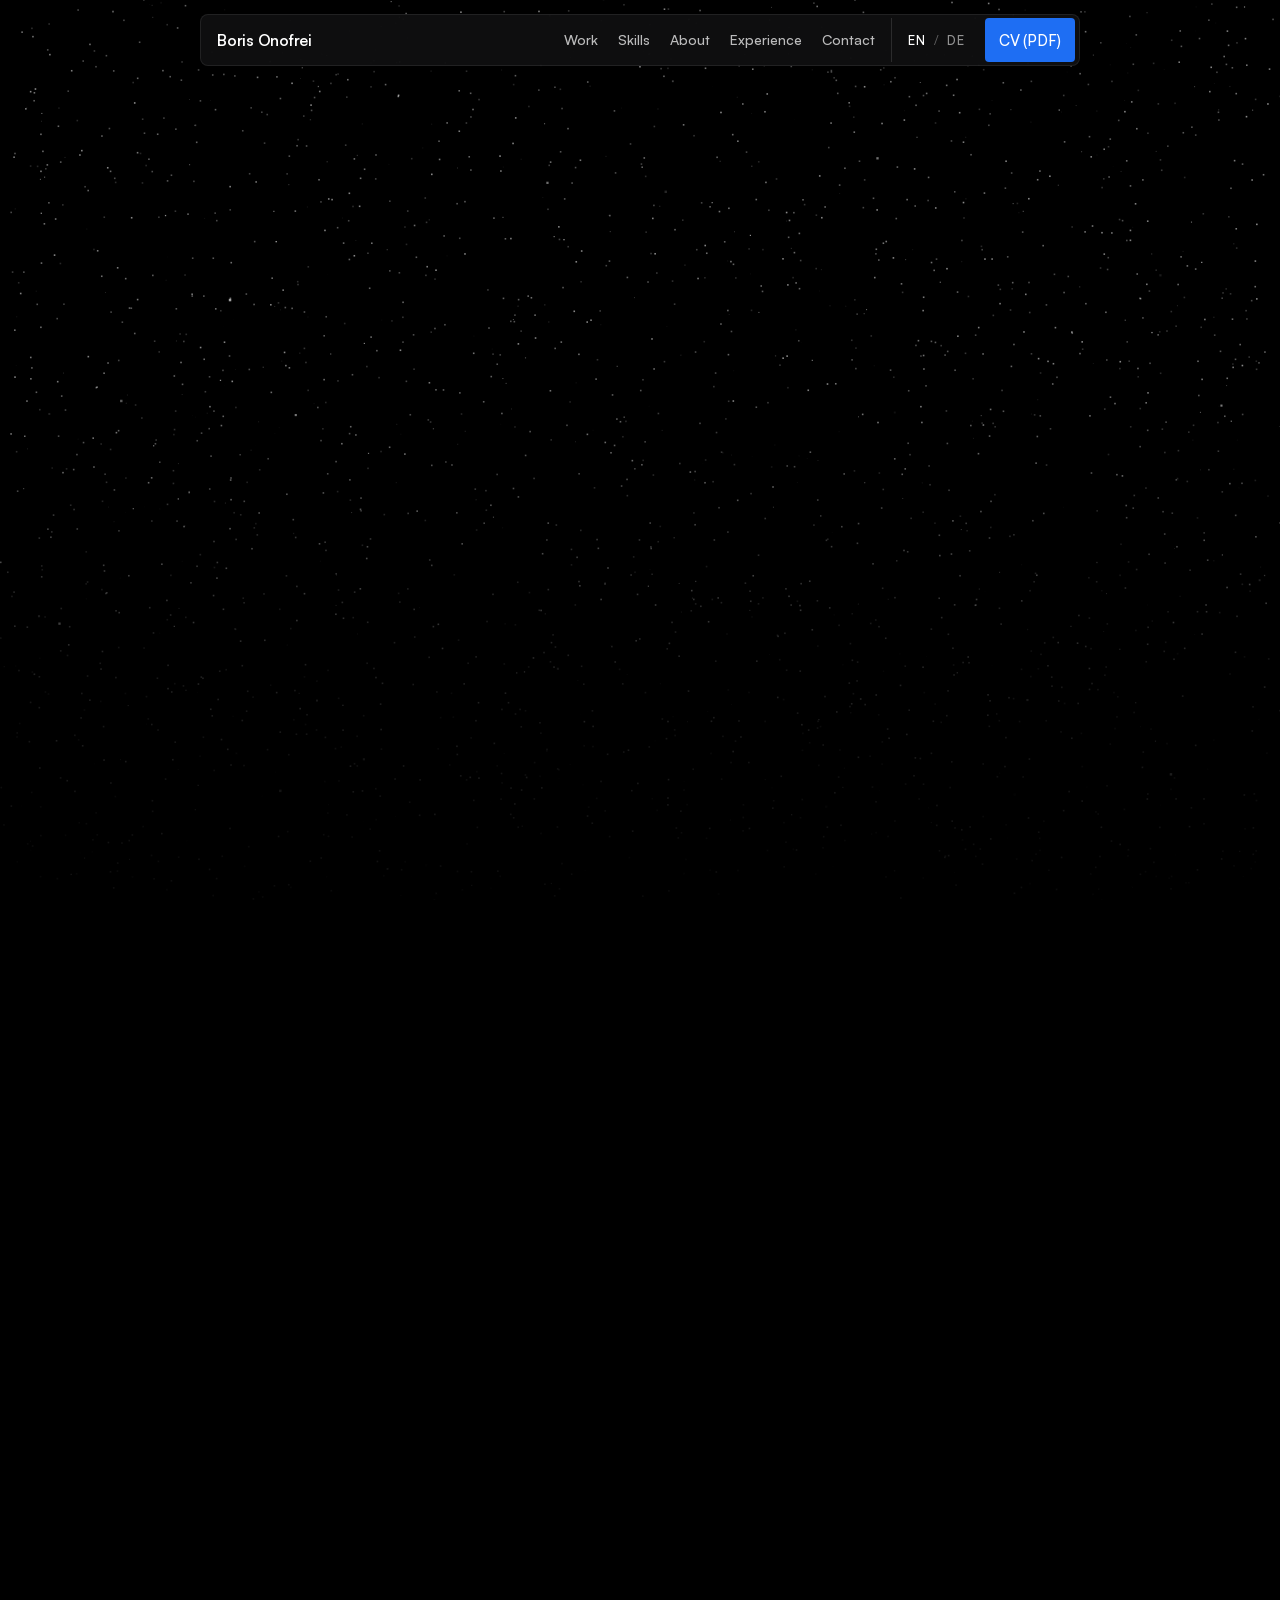
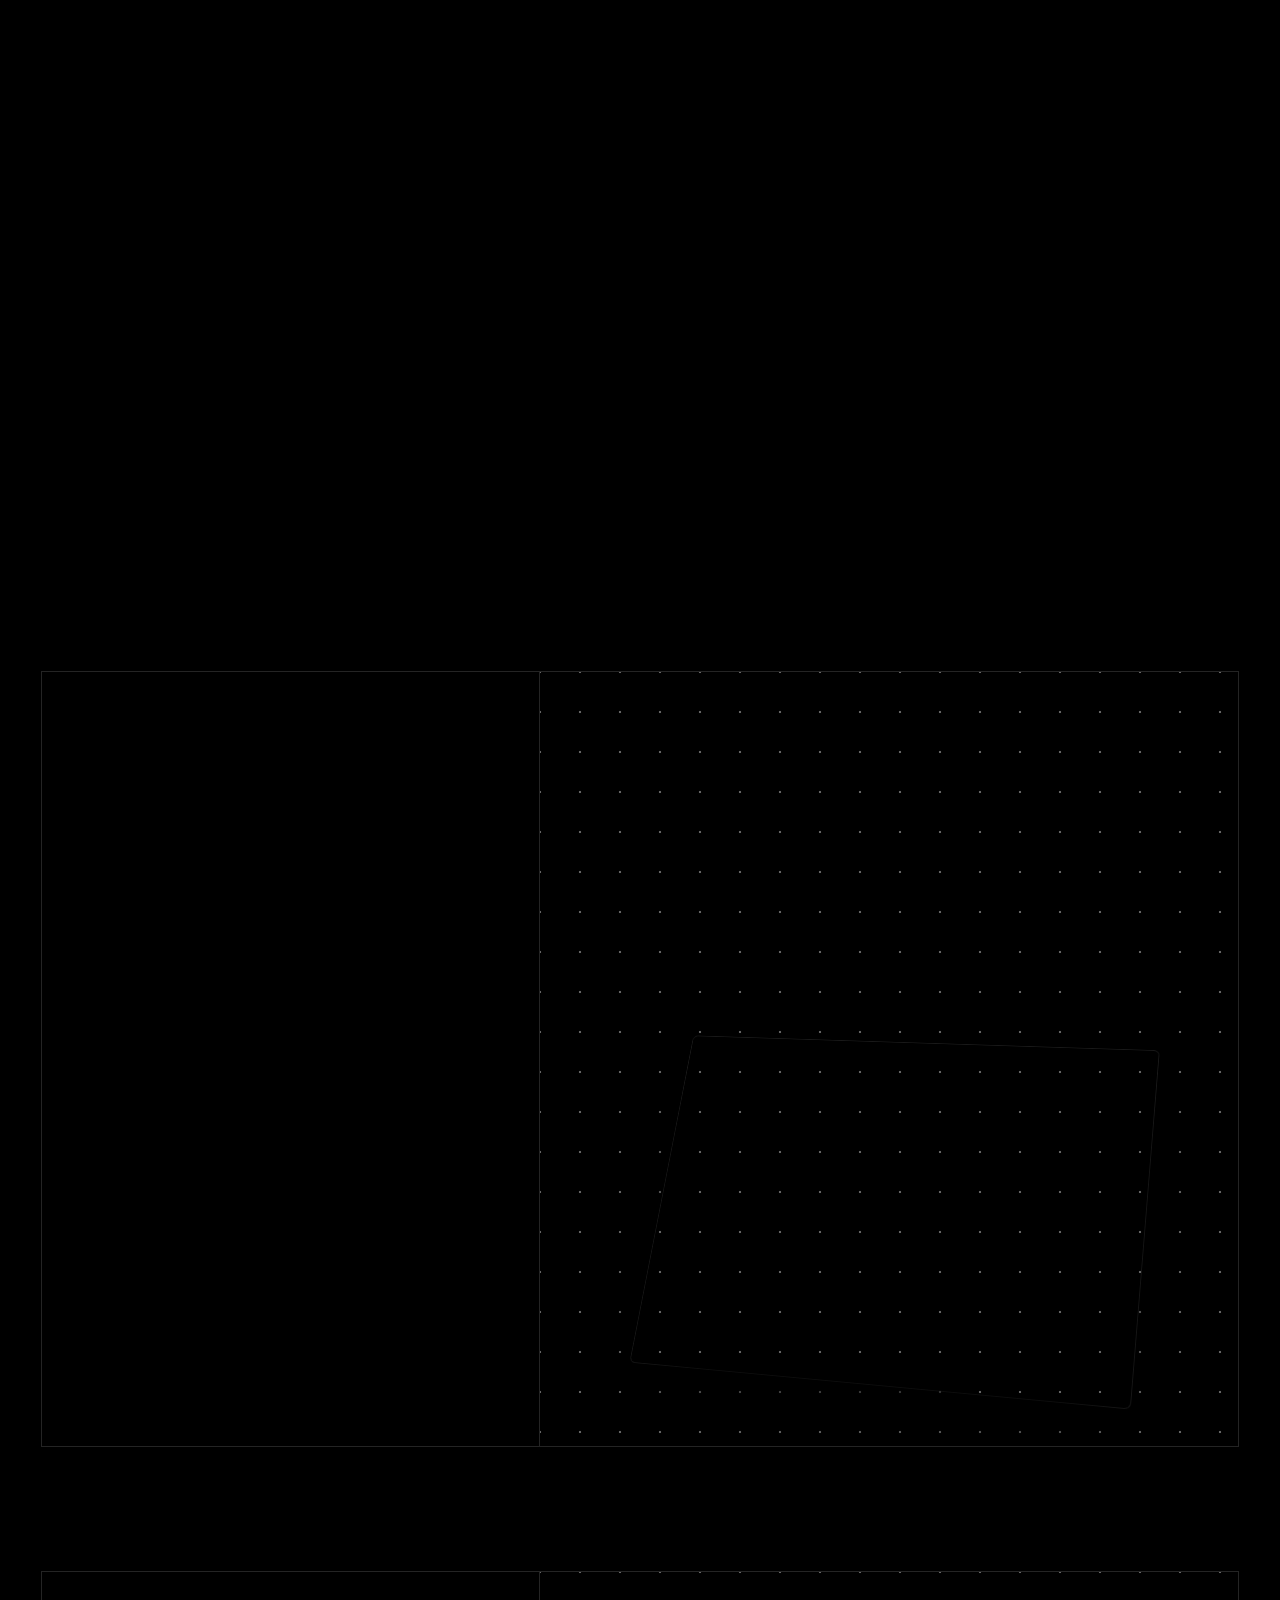
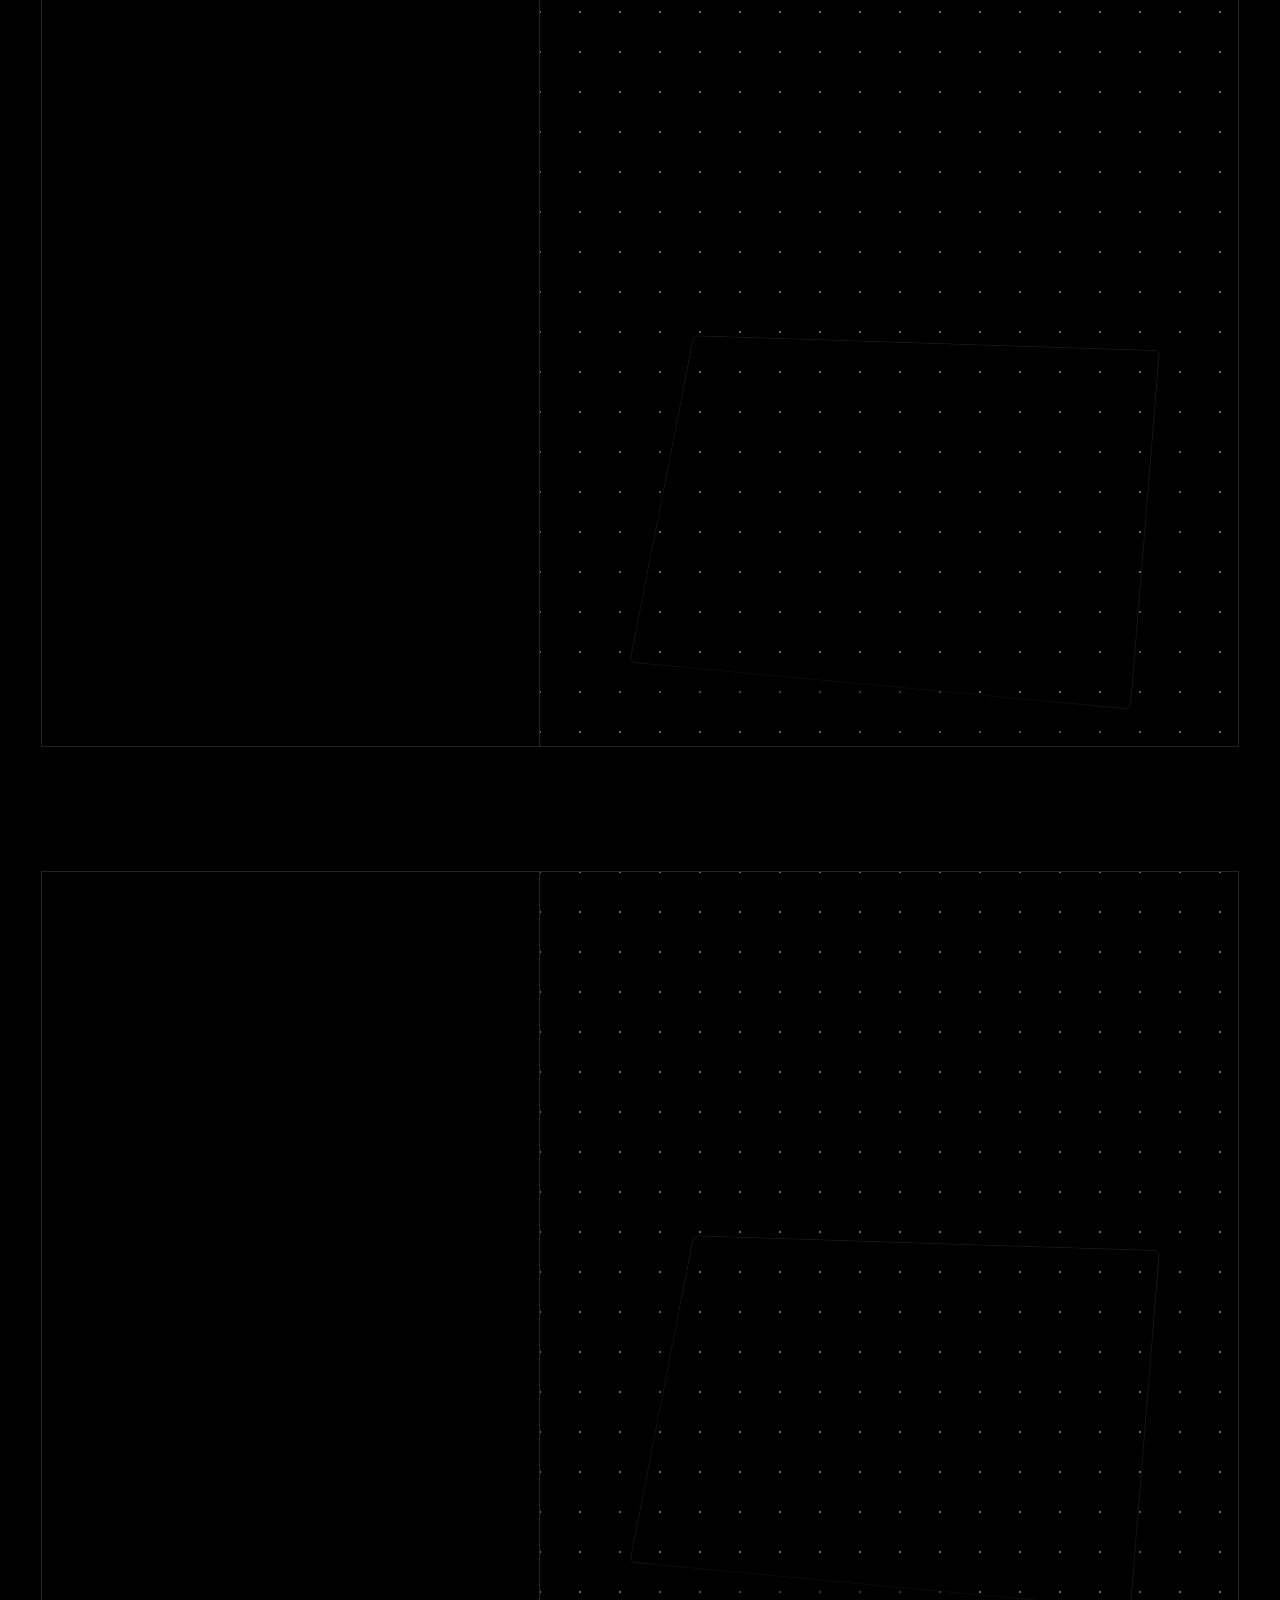
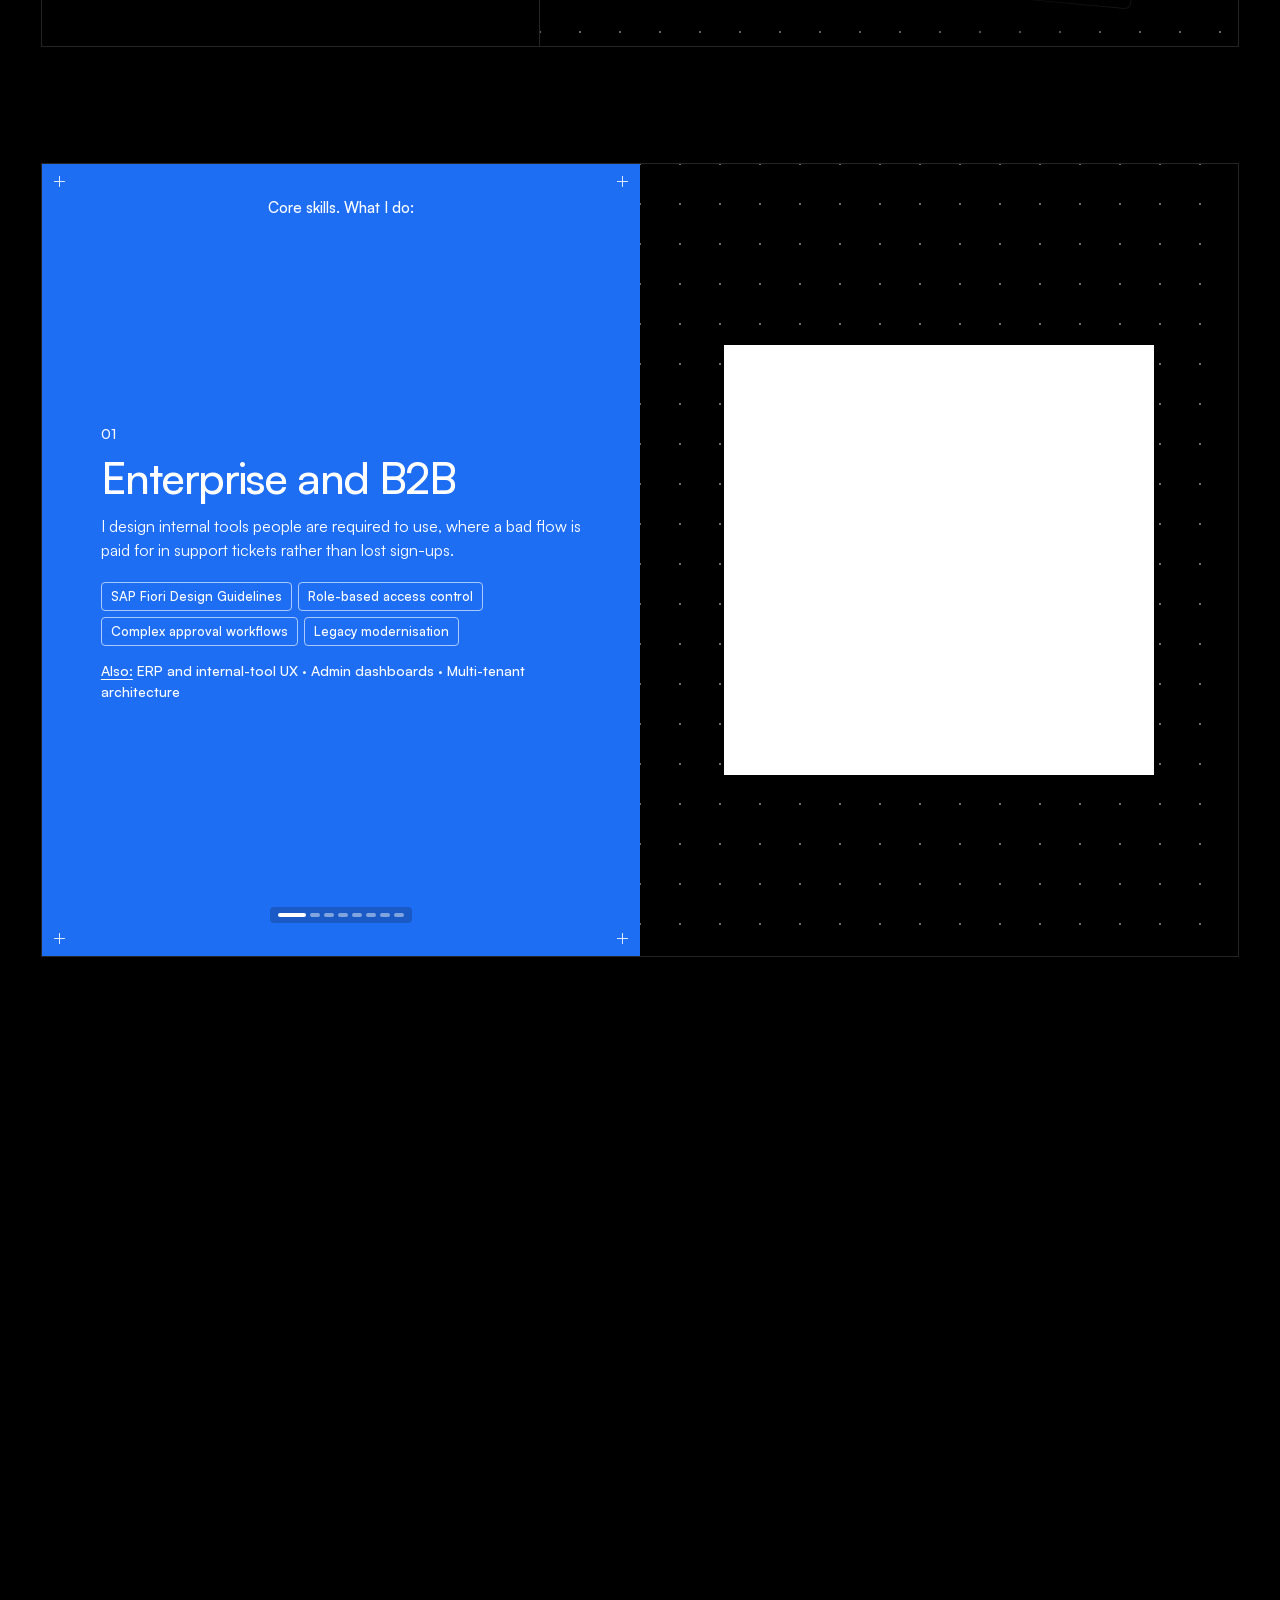
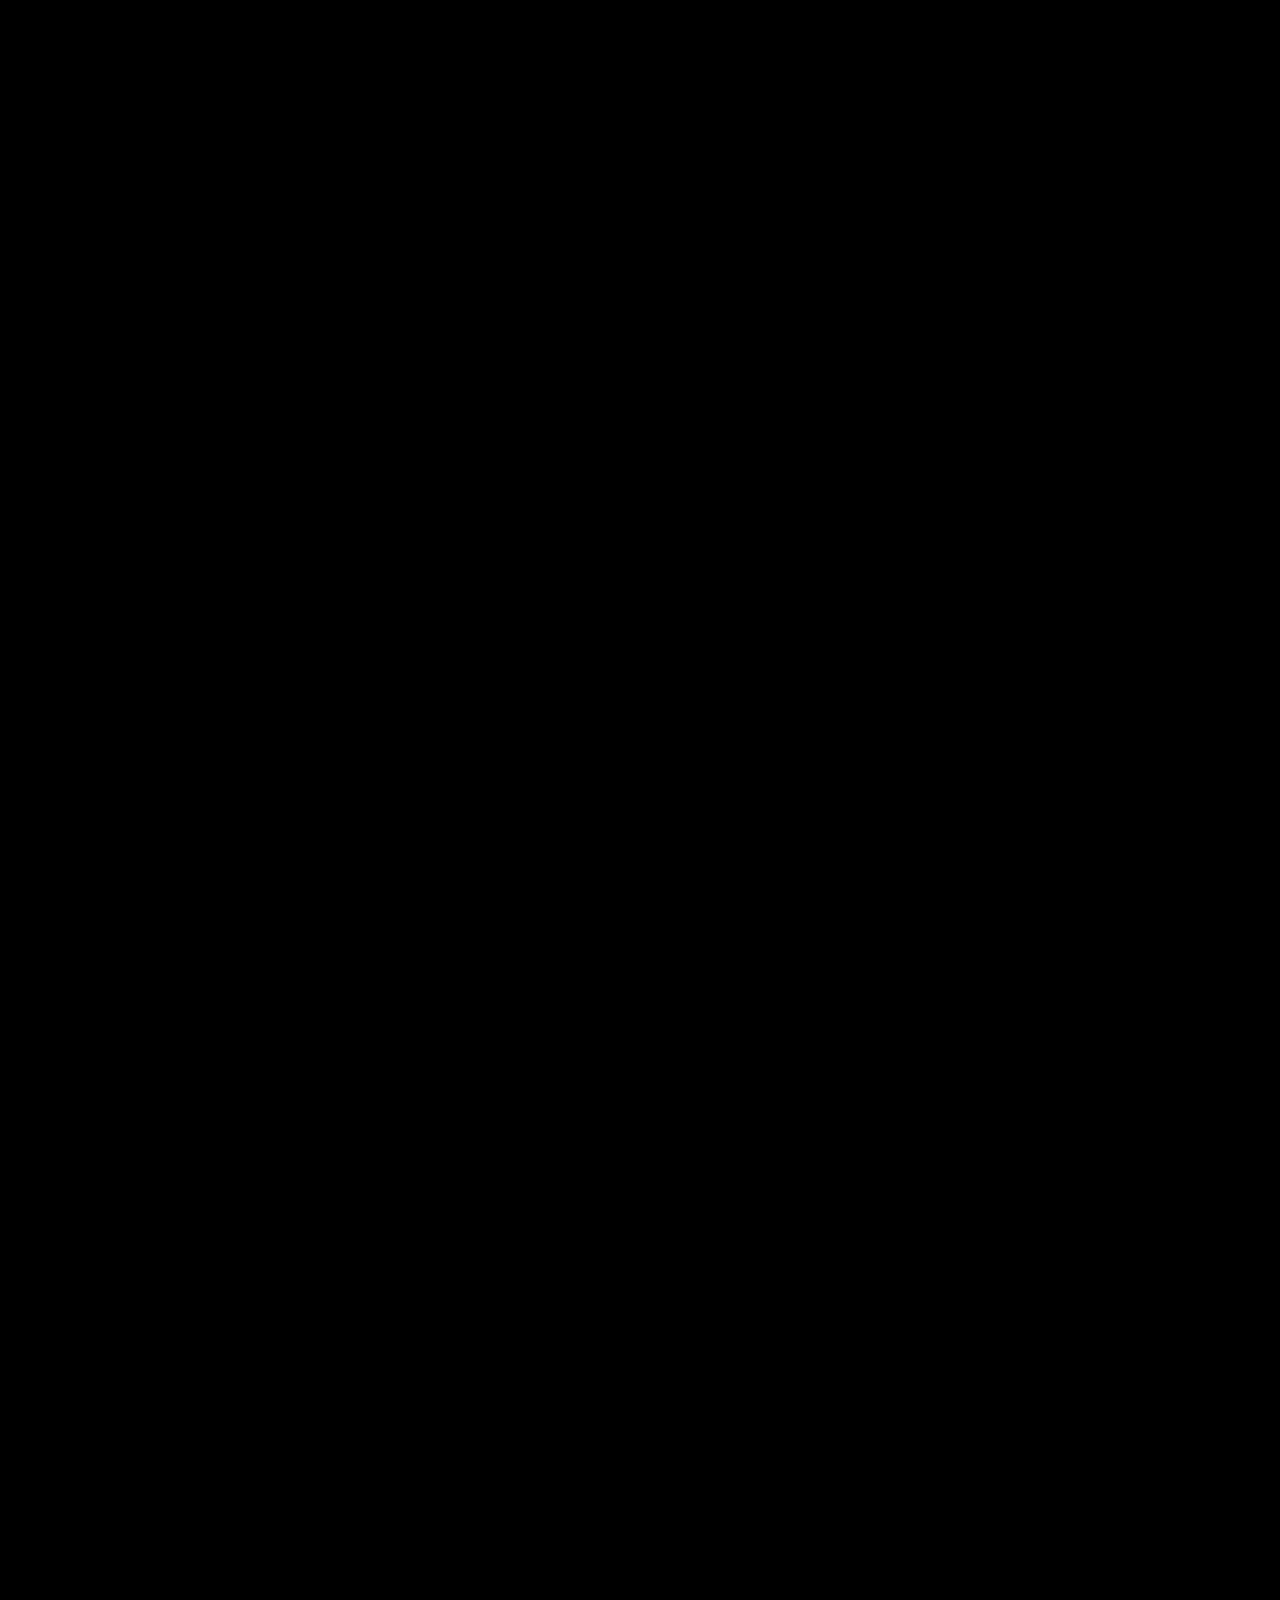
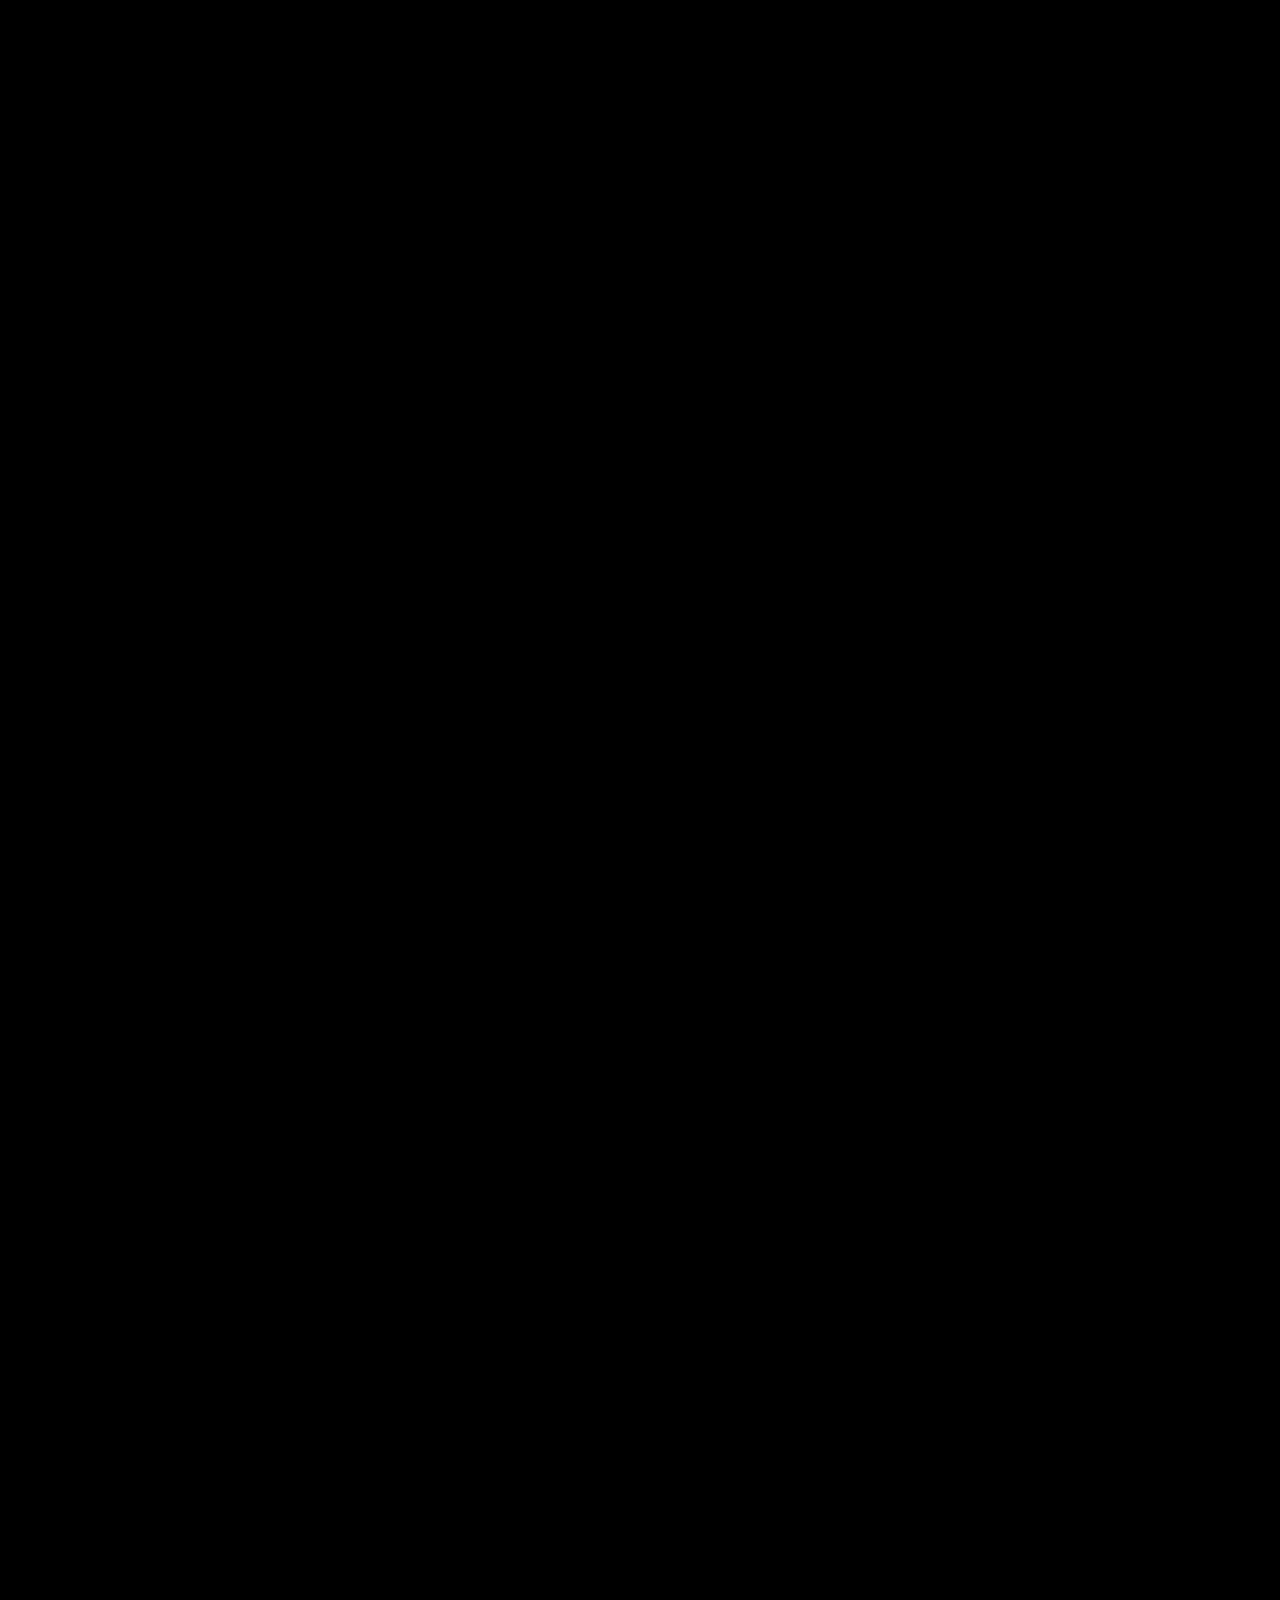
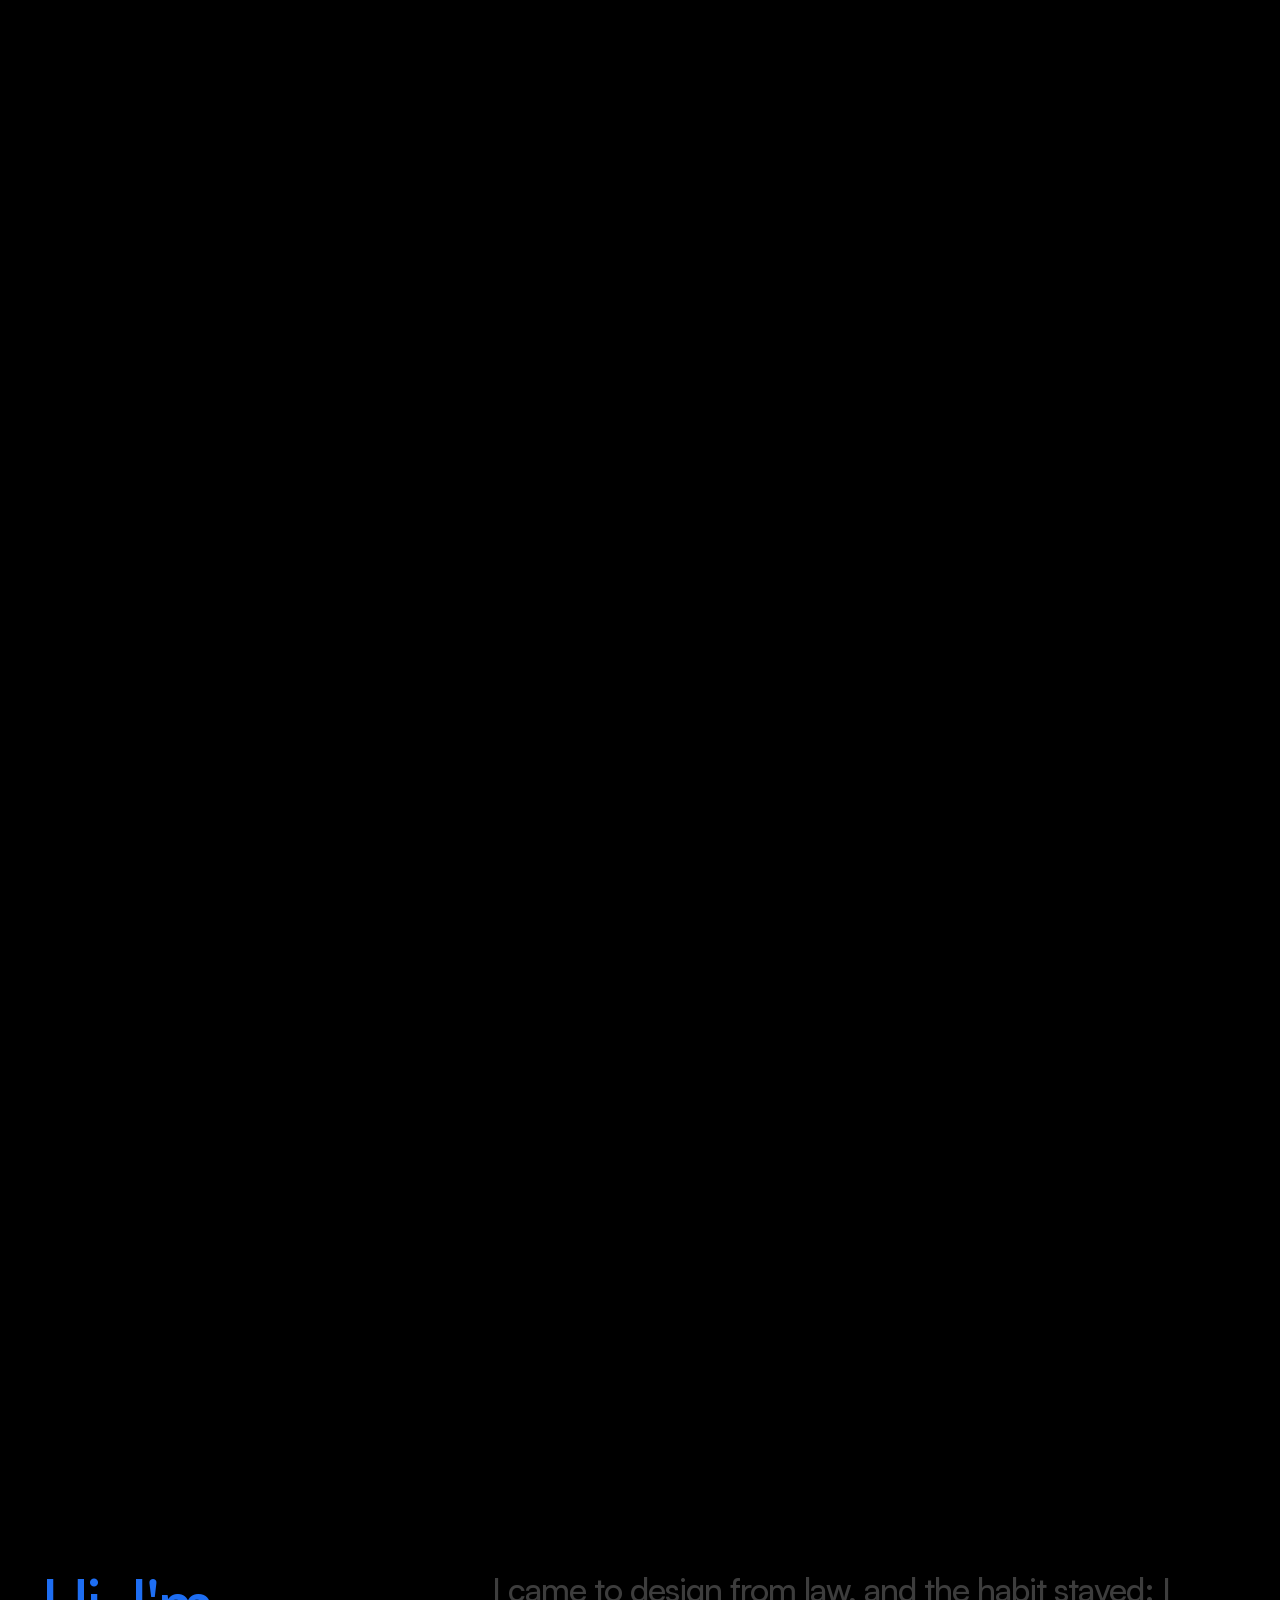
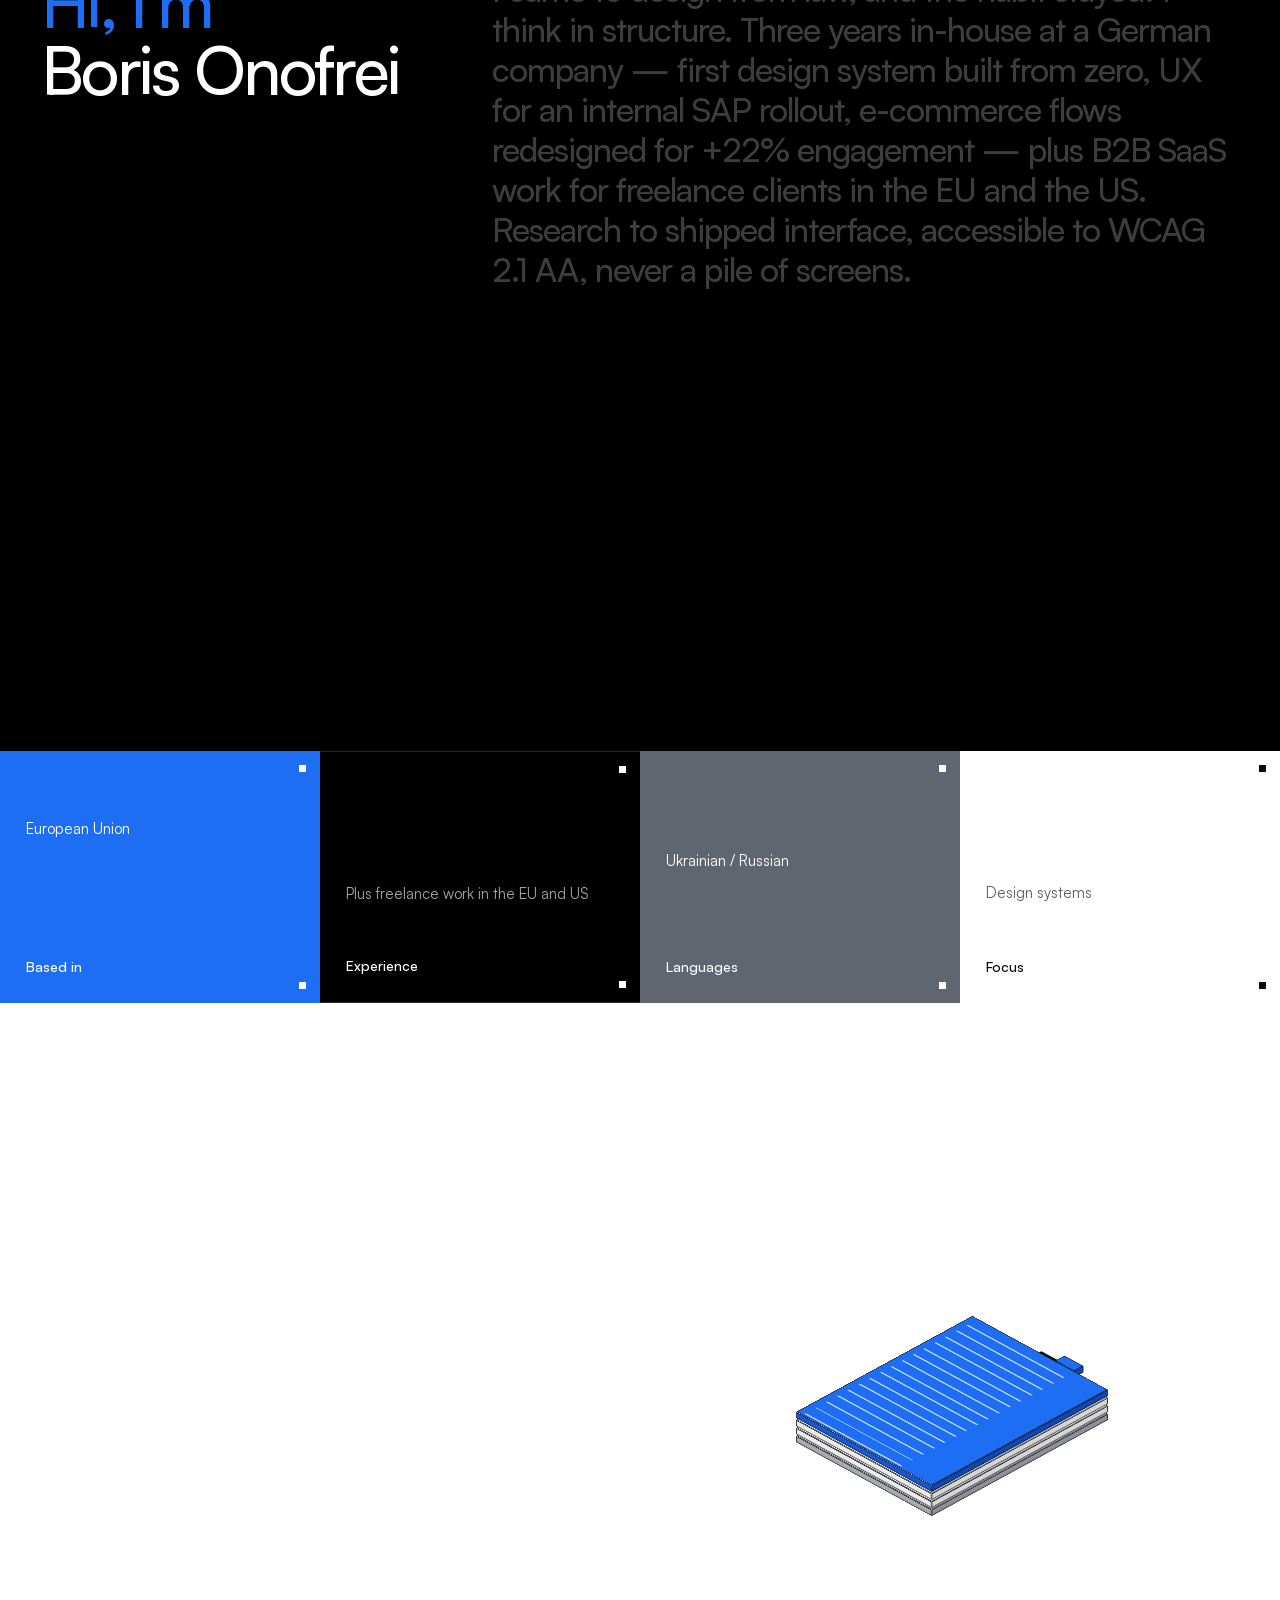
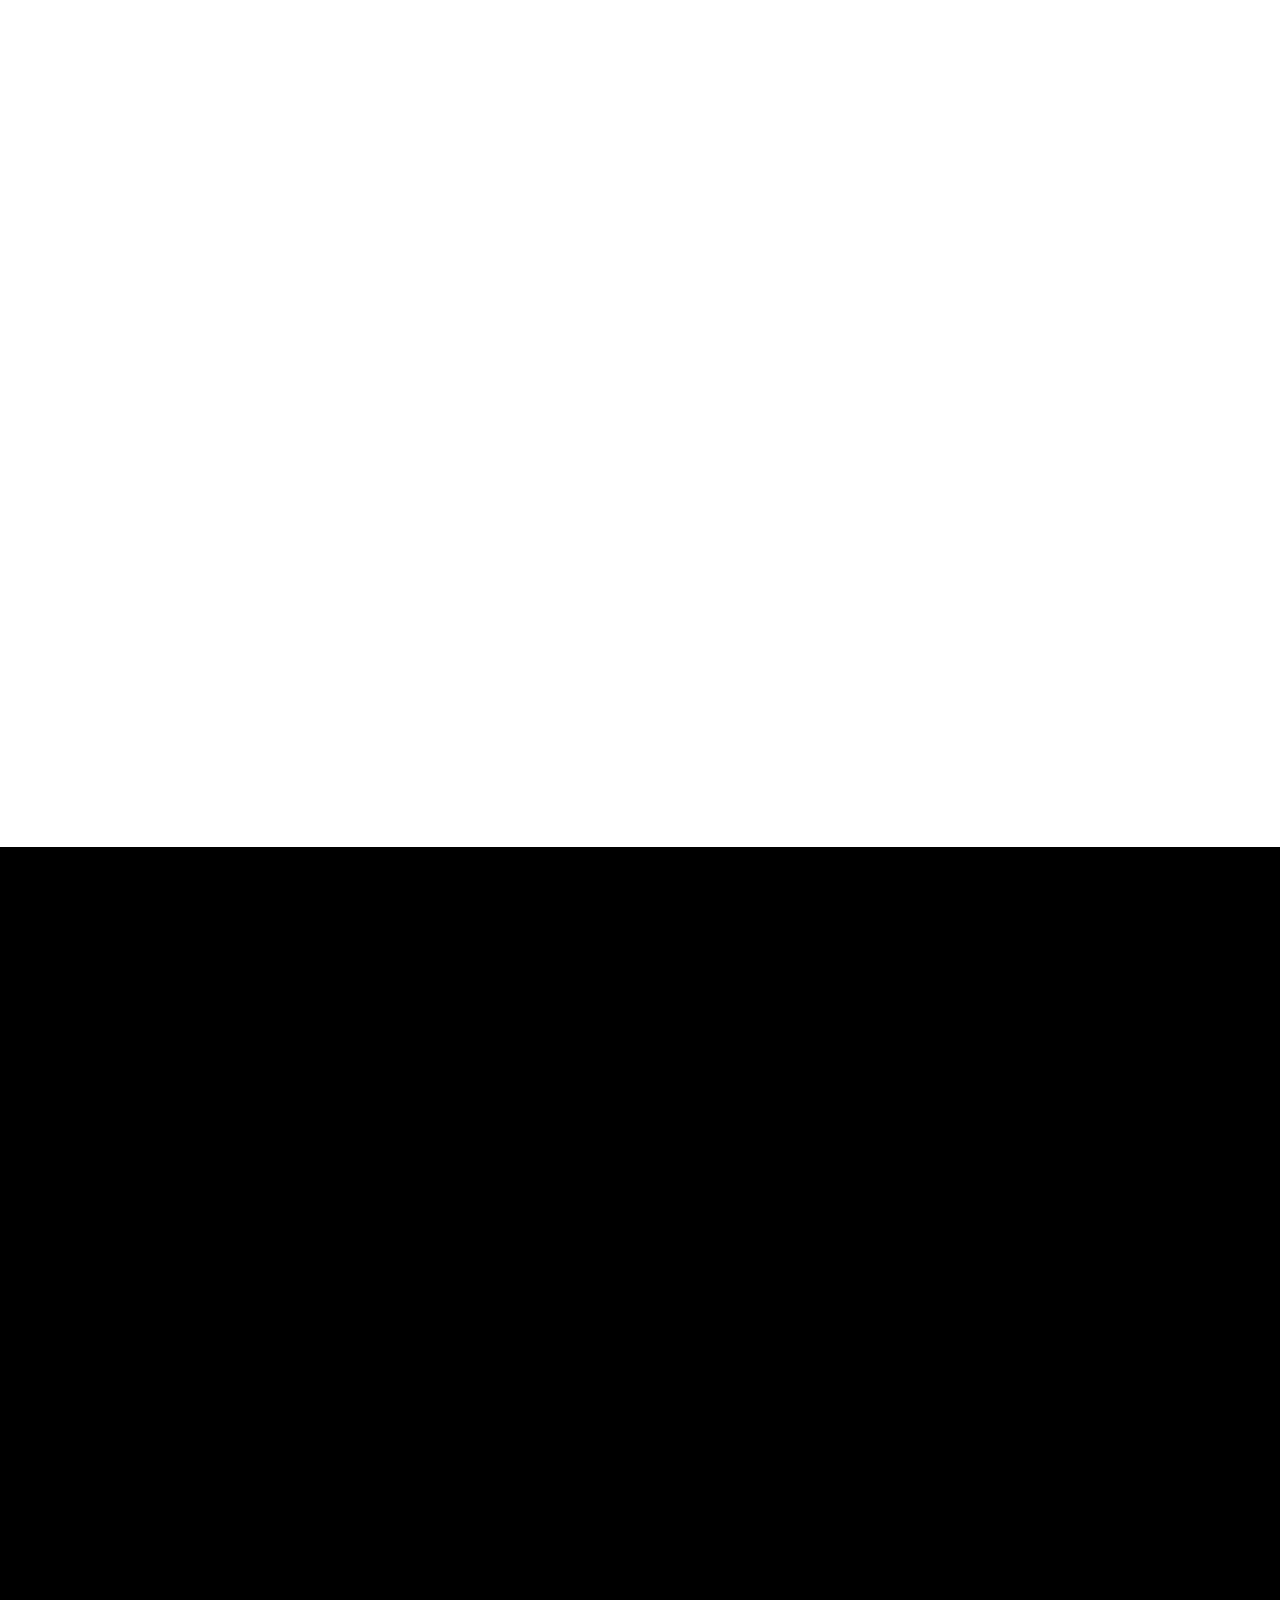
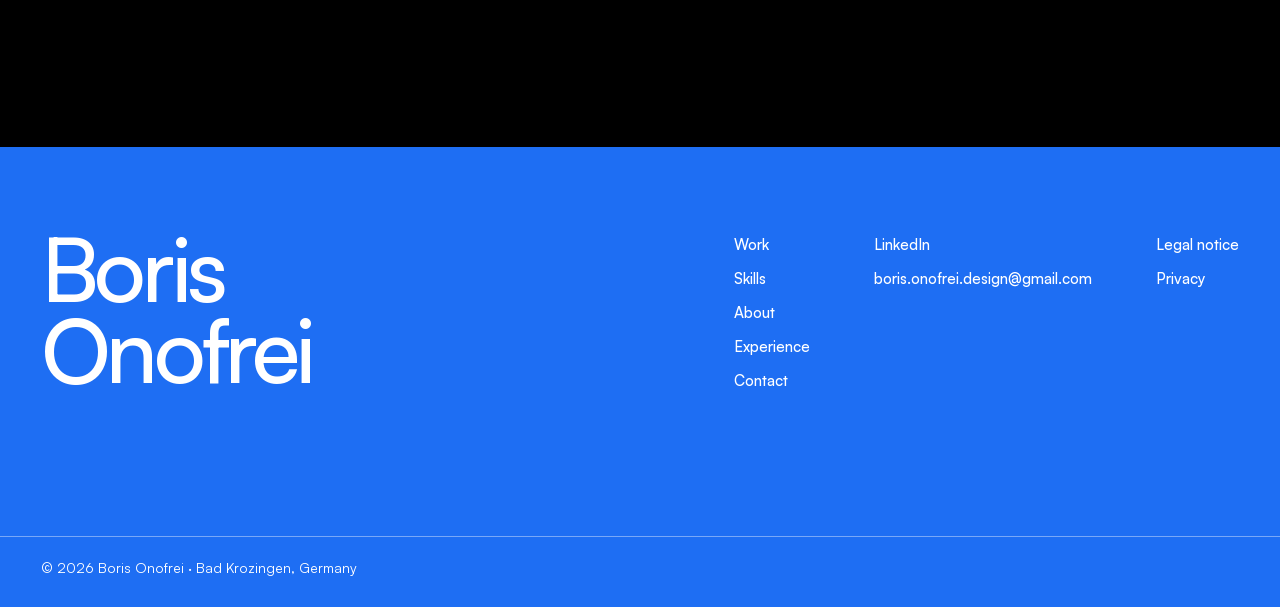
==== commit 4194a167: "Redesign portfolio home page with new motion and styles Add site.css and pages.css for the 11/2026 r" ====
--- a/site/index.html
+++ b/site/index.html
@@ -1,15 +1,15 @@
 <!DOCTYPE html>
-<html lang="en" data-card-surface="solid" data-dark-reach="work" data-card-scale="contained">
+<html lang="en">
 <head>
 <!-- ============================================================
-     HEAD — meta, Open Graph, fonts, styles, Tailwind config
+     HEAD — meta, Open Graph, fonts, styles
      ============================================================ -->
 <meta charset="utf-8">
 <meta name="viewport" content="width=device-width, initial-scale=1">
 <title>Boris Onofrei — Product Designer (UX/UI, Design Systems)</title>
 <meta name="description" content="Product designer in Freiburg, Germany. Mobile and web apps, B2B SaaS and enterprise interfaces — design systems and accessible UI to WCAG 2.1 AA.">
 <meta name="author" content="Boris Onofrei">
-<meta name="theme-color" content="#F5F4F1">
+<meta name="theme-color" content="#000000">
 
 <link rel="canonical" href="https://borisonofrei.design/">
 
@@ -27,538 +27,495 @@
 <link rel="icon" href="./favicon.svg" type="image/svg+xml">
 <link rel="apple-touch-icon" href="./assets/images/meta/apple-touch-icon.png">
 
-<link rel="preload" href="./assets/fonts/Satoshi-Regular.woff2" as="font" type="font/woff2" crossorigin>
 <link rel="preload" href="./assets/fonts/Satoshi-Variable.woff2" as="font" type="font/woff2" crossorigin>
 
-<link rel="stylesheet" href="./assets/css/main.css?v=20261011e">
-<link rel="stylesheet" href="./assets/css/tailwind.css?v=20261011e">
+<link rel="stylesheet" href="./assets/css/site.css?v=20261105a">
+<script>
+  /* motion.js removes the safety net once it runs; without it everything stays visible */
+  document.documentElement.classList.add('js');
+  setTimeout(function () { if (!document.documentElement.classList.contains('motion-ready')) { document.documentElement.classList.add('reveal-all'); } }, 2500);
+</script>
   <!-- Icons: Font Awesome Free 7.3.1 by @fontawesome, https://fontawesome.com/license/free (Icons: CC BY 4.0) -->
 </head>
 
-<body class="font-body bg-paper text-ink antialiased" data-root="./">
-
-<a href="#hero" class="sr-only focus:not-sr-only focus:absolute focus:left-gut focus:top-4 focus:z-50 focus:bg-surface focus:px-4 focus:py-3 focus:text-s15 focus:font-medium" data-i18n="a11y.skip">Skip to content</a>
+<body class="page-home" data-root="./">
+
+<a href="#hero" class="skip-link" data-i18n="a11y.skip">Skip to content</a>
 
 <!-- ============================================================
-     NAV — sticky, slim, EN/DE toggle on the right
+     NAV — floating dark bar, EN/DE, CV
      ============================================================ -->
-<header class="sticky top-0 z-40 border-b border-mist bg-paper">
-  <nav class="mx-auto flex h-16 max-w-container items-center justify-between px-gut lg:px-gut-lg" aria-label="Primary">
-    <a href="#hero" class="font-display text-s17 font-extrabold tracking-display text-ink no-underline nav-link">Boris&nbsp;Onofrei</a>
-
-    <div class="flex items-center gap-2">
-      <ul class="nav-wide hidden items-center gap-2" role="list">
-        <li><a href="#work"    class="nav-link inline-flex min-h-[44px] items-center px-3 text-s15 font-medium text-graphite no-underline" data-i18n="nav.work">Work</a></li>
-        <li><a href="#capabilities" class="nav-link inline-flex min-h-[44px] items-center px-3 text-s15 font-medium text-graphite no-underline" data-i18n="nav.skills">Skills</a></li>
-        <li><a href="#about"   class="nav-link inline-flex min-h-[44px] items-center px-3 text-s15 font-medium text-graphite no-underline" data-i18n="nav.about">About</a></li>
-        <li><a href="#experience" class="nav-link inline-flex min-h-[44px] items-center px-3 text-s15 font-medium text-graphite no-underline" data-i18n="nav.experience">Experience</a></li>
-        <li><a href="#contact" class="nav-link inline-flex min-h-[44px] items-center px-3 text-s15 font-medium text-graphite no-underline" data-i18n="nav.contact">Contact</a></li>
+<header class="nav">
+  <nav class="nav__bar" aria-label="Primary">
+    <a href="#hero" class="nav__logo"><span>Boris&nbsp;Onofrei</span></a>
+
+    <ul class="nav__links" role="list">
+      <li><a href="#work" data-i18n="nav.work">Work</a></li>
+      <li><a href="#capabilities" data-i18n="nav.skills">Skills</a></li>
+      <li><a href="#about" data-i18n="nav.about">About</a></li>
+      <li><a href="#experience" data-i18n="nav.experience">Experience</a></li>
+      <li><a href="#contact" data-i18n="nav.contact">Contact</a></li>
+    </ul>
+
+    <div class="nav__lang" role="group" aria-label="Language" data-i18n-aria="a11y.language">
+      <button type="button" id="lang-en" data-lang="en" aria-pressed="true">EN</button>
+      <span aria-hidden="true">/</span>
+      <button type="button" id="lang-de" data-lang="de" aria-pressed="false">DE</button>
+    </div>
+
+    <a id="cv-link" class="btn btn--blue btn--sm nav__cv" href="./assets/docs/Boris_Onofrei_CV_ProductDesigner_EN.pdf" download data-i18n="nav.cv" data-i18n-href="nav.cvHref">CV (PDF)</a>
+
+    <button type="button" id="menu-button" class="nav__menu" aria-controls="menu-panel" aria-expanded="false" data-i18n-aria="a11y.menu" aria-label="Menu">
+      <!-- Font Awesome Free 7.3.1, Solid: bars -->
+      <svg class="icon" viewBox="0 0 640 640" aria-hidden="true" focusable="false"><path fill="currentColor" d="M96 160C96 142.3 110.3 128 128 128L512 128C529.7 128 544 142.3 544 160C544 177.7 529.7 192 512 192L128 192C110.3 192 96 177.7 96 160zM96 320C96 302.3 110.3 288 128 288L512 288C529.7 288 544 302.3 544 320C544 337.7 529.7 352 512 352L128 352C110.3 352 96 337.7 96 320zM544 480C544 497.7 529.7 512 512 512L128 512C110.3 512 96 497.7 96 480C96 462.3 110.3 448 128 448L512 448C529.7 448 544 462.3 544 480z"></path></svg>
+    </button>
+
+    <span class="nav__progress" aria-hidden="true"><span id="read-progress-bar"></span></span>
+  </nav>
+
+  <div id="menu-panel" class="nav__panel" hidden>
+    <ul role="list">
+      <li><a href="#work" data-i18n="nav.work">Work</a></li>
+      <li><a href="#capabilities" data-i18n="nav.skills">Skills</a></li>
+      <li><a href="#about" data-i18n="nav.about">About</a></li>
+      <li><a href="#experience" data-i18n="nav.experience">Experience</a></li>
+      <li><a href="#contact" data-i18n="nav.contact">Contact</a></li>
+    </ul>
+    <div class="nav__panel-lang" role="group" aria-label="Language" data-i18n-aria="a11y.language">
+      <span data-i18n="a11y.language">Language</span>
+      <button type="button" data-lang="en" aria-pressed="true">EN</button>
+      <span aria-hidden="true">/</span>
+      <button type="button" data-lang="de" aria-pressed="false">DE</button>
+    </div>
+  </div>
+</header>
+
+<main id="main">
+
+  <!-- ============================================================
+       01 — HERO: starfield that assembles into an interface on scroll
+       ============================================================ -->
+  <section id="hero" class="hero" aria-labelledby="hero-h1">
+    <canvas class="hero__canvas" aria-hidden="true"></canvas>
+    <div class="hero__shade" aria-hidden="true"></div>
+
+    <div class="hero__content container">
+      <ul class="hero__tags" role="list">
+        <li class="tag" data-i18n="hero.tag1">Branding</li>
+        <li class="tag" data-i18n="hero.tag2">UX/UI design</li>
+        <li class="tag" data-i18n="hero.tag3">Web development</li>
       </ul>
-
-      <button type="button" id="cv-link" class="btn-cv" data-cv-open data-i18n="nav.cv">CV (PDF)</button>
-
-      <div class="nav-wide hidden items-center border-mist md:border-l md:pl-3" role="group" aria-label="Language" data-i18n-aria="a11y.language">
-        <button type="button" id="lang-en" data-lang="en"
-                class="inline-flex min-h-[44px] min-w-[38px] items-center justify-center label text-ink font-medium sm:min-w-[44px]"
-                aria-pressed="true">EN</button>
-        <span class="label hidden px-1 text-graphite sm:inline" aria-hidden="true">/</span>
-        <button type="button" id="lang-de" data-lang="de"
-                class="inline-flex min-h-[44px] min-w-[38px] items-center justify-center label text-graphite sm:min-w-[44px]"
-                aria-pressed="false">DE</button>
-      </div>
-
-      <button type="button" id="menu-button"
-              class="nav-link -mr-2 ml-1 inline-flex h-11 w-11 items-center justify-center text-ink nav-narrow"
-              aria-controls="menu-panel" aria-expanded="false"
-              data-i18n-aria="a11y.menu" aria-label="Menu">
-        <!-- Font Awesome Free 7.3.1, Solid: bars -->
-        <svg width="24" height="24" viewBox="0 0 640 640" aria-hidden="true" focusable="false"><path fill="currentColor" d="M96 160C96 142.3 110.3 128 128 128L512 128C529.7 128 544 142.3 544 160C544 177.7 529.7 192 512 192L128 192C110.3 192 96 177.7 96 160zM96 320C96 302.3 110.3 288 128 288L512 288C529.7 288 544 302.3 544 320C544 337.7 529.7 352 512 352L128 352C110.3 352 96 337.7 96 320zM544 480C544 497.7 529.7 512 512 512L128 512C110.3 512 96 497.7 96 480C96 462.3 110.3 448 128 448L512 448C529.7 448 544 462.3 544 480z"></path></svg>
-      </button>
-    </div>
-  </nav>
-
-  <!-- Mobile menu — plain full-width panel, no drawer -->
-  <div id="menu-panel" class="nav-narrow border-t border-mist bg-paper" hidden>
-    <ul class="mx-auto flex max-w-container flex-col px-gut py-2" role="list">
-      <li><a href="#work"    class="nav-link flex min-h-[44px] items-center border-b border-mist text-s17 font-medium text-ink no-underline" data-i18n="nav.work">Work</a></li>
-      <li><a href="#capabilities" class="nav-link flex min-h-[44px] items-center border-b border-mist text-s17 font-medium text-ink no-underline" data-i18n="nav.skills">Skills</a></li>
-      <li><a href="#about"   class="nav-link flex min-h-[44px] items-center border-b border-mist text-s17 font-medium text-ink no-underline" data-i18n="nav.about">About</a></li>
-      <li><a href="#experience" class="nav-link flex min-h-[44px] items-center border-b border-mist text-s17 font-medium text-ink no-underline" data-i18n="nav.experience">Experience</a></li>
-      <li><a href="#contact" class="nav-link flex min-h-[44px] items-center border-b border-mist text-s17 font-medium text-ink no-underline" data-i18n="nav.contact">Contact</a></li>
-      <li class="flex min-h-[44px] items-center gap-3 pt-1" role="group" aria-label="Language" data-i18n-aria="a11y.language">
-        <span class="label text-graphite" data-i18n="a11y.language">Language</span>
-        <span class="flex items-center gap-1">
-          <button type="button" data-lang="en"
-                  class="inline-flex min-h-[44px] min-w-[44px] items-center justify-center label text-ink font-medium"
-                  aria-pressed="true">EN</button>
-          <span class="label text-graphite" aria-hidden="true">/</span>
-          <button type="button" data-lang="de"
-                  class="inline-flex min-h-[44px] min-w-[44px] items-center justify-center label text-graphite"
-                  aria-pressed="false">DE</button>
-        </span>
+      <p class="hero__eyebrow" data-i18n="hero.eyebrow">Design Portfolio</p>
+      <h1 id="hero-h1" class="hero__title" data-i18n="hero.h1">Boris Onofrei</h1>
+      <p class="hero__sub">
+        <span class="dim" data-i18n="hero.sub_dim">I make complex B2B software </span><span data-i18n="hero.sub_strong">clear, consistent and compliant.</span>
+      </p>
+      <div class="hero__ctas">
+        <a href="#work" class="btn btn--blue">
+          <span data-i18n="hero.cta1">See selected work</span>
+          <!-- Font Awesome Free 7.3.1, Solid: arrow-right -->
+          <svg class="icon" viewBox="0 0 640 640" aria-hidden="true" focusable="false"><path fill="currentColor" d="M566.6 342.6C579.1 330.1 579.1 309.8 566.6 297.3L406.6 137.3C394.1 124.8 373.8 124.8 361.3 137.3C348.8 149.8 348.8 170.1 361.3 182.6L466.7 288L96 288C78.3 288 64 302.3 64 320C64 337.7 78.3 352 96 352L466.7 352L361.3 457.4C348.8 469.9 348.8 490.2 361.3 502.7C373.8 515.2 394.1 515.2 406.6 502.7L566.6 342.7z"></path></svg>
+        </a>
+        <a href="#about" class="btn btn--text">
+          <span data-i18n="hero.cta2">About me</span>
+          <!-- Font Awesome Free 7.3.1, Solid: arrow-right -->
+          <svg class="icon" viewBox="0 0 640 640" aria-hidden="true" focusable="false"><path fill="currentColor" d="M566.6 342.6C579.1 330.1 579.1 309.8 566.6 297.3L406.6 137.3C394.1 124.8 373.8 124.8 361.3 137.3C348.8 149.8 348.8 170.1 361.3 182.6L466.7 288L96 288C78.3 288 64 302.3 64 320C64 337.7 78.3 352 96 352L466.7 352L361.3 457.4C348.8 469.9 348.8 490.2 361.3 502.7C373.8 515.2 394.1 515.2 406.6 502.7L566.6 342.7z"></path></svg>
+        </a>
+      </div>
+    </div>
+  </section>
+
+  <!-- ============================================================
+       02 — SELECTED WORK: three cases in normal flow, one per screen
+       ============================================================ -->
+  <section id="work" class="work" aria-labelledby="work-heading">
+    <div class="container work__intro">
+      <h2 id="work-heading" class="h2 work__heading">
+        <span class="dim" data-i18n="work.heading_dim" data-split>Law taught me order.</span>
+        <span data-i18n="work.heading_strong" data-split>Design put it to work.</span>
+      </h2>
+      <p class="lead work__sub" data-i18n="work.sub" data-reveal>Three projects, from a consumer-facing product to internal enterprise tooling.</p>
+    </div>
+
+    <ol class="cases" role="list">
+      <li class="case">
+        <article class="work-card case__frame" data-case="2">
+          <i class="pc pc--tl"></i><i class="pc pc--tr"></i><i class="pc pc--bl"></i><i class="pc pc--br"></i>
+          <div class="case__text">
+            <p class="case__label" data-i18n="work.cases.2.label">01 / Case study</p>
+            <h3 class="case__title" id="case-title-marp">
+              <span data-i18n="work.cases.2.csHeadDim">Marp</span>
+              <span class="dim" data-i18n="work.cases.2.csHeadStrong">B2B revenue analytics</span>
+            </h3>
+            <p class="case__context" data-i18n="work.cases.2.context">Responsive · B2B SaaS · Device handoff</p>
+            <p class="case__outcome" data-i18n="work.cases.2.outcome">A setup assistant that proposes metrics, segments and a first dashboard — then makes every one of them easy to reject. Configuration you edit is faster than configuration you write, and safer than configuration you inherit.</p>
+            <ul class="case__tags" role="list">
+              <li class="tag" data-i18n="work.cases.2.tags.0">Responsive UX</li>
+              <li class="tag" data-i18n="work.cases.2.tags.1">AI in the loop</li>
+              <li class="tag" data-i18n="work.cases.2.tags.2">Design system</li>
+            </ul>
+            <a href="./work/marp.html" data-page-link class="work-card__link cta-bar" aria-describedby="case-title-marp">
+              <span class="cta-bar__label" data-i18n="work.readCta">Read case study</span>
+              <span class="cta-bar__arrow" aria-hidden="true">
+                <!-- Font Awesome Free 7.3.1, Solid: arrow-right -->
+                <svg class="icon" viewBox="0 0 640 640" aria-hidden="true" focusable="false"><path fill="currentColor" d="M566.6 342.6C579.1 330.1 579.1 309.8 566.6 297.3L406.6 137.3C394.1 124.8 373.8 124.8 361.3 137.3C348.8 149.8 348.8 170.1 361.3 182.6L466.7 288L96 288C78.3 288 64 302.3 64 320C64 337.7 78.3 352 96 352L466.7 352L361.3 457.4C348.8 469.9 348.8 490.2 361.3 502.7C373.8 515.2 394.1 515.2 406.6 502.7L566.6 342.7z"></path></svg>
+              </span>
+            </a>
+          </div>
+          <div class="case__media">
+            <div class="case__shot">
+              <img src="./assets/images/work/marp/card-cover.webp" width="2400" height="1707" alt="Marp on a light blue background: the mobile sign-up screen promising a first dashboard in about 10 minutes, next to the desktop revenue dashboard with a lime Your dashboard is ready card and this month's KPI tiles." loading="lazy" decoding="async">
+            </div>
+          </div>
+        </article>
       </li>
-    </ul>
-  </div>
-  <div class="read-progress" aria-hidden="true"><span id="read-progress-bar"></span></div>
-</header>
-
-<main id="main">
+      <li class="case">
+        <article class="work-card case__frame" data-case="0">
+          <i class="pc pc--tl"></i><i class="pc pc--tr"></i><i class="pc pc--bl"></i><i class="pc pc--br"></i>
+          <div class="case__text">
+            <p class="case__label" data-i18n="work.cases.0.label">02 / Case study</p>
+            <h3 class="case__title" id="case-title-konform">
+              <span data-i18n="work.cases.0.csHeadDim">Konform</span>
+              <span class="dim" data-i18n="work.cases.0.csHeadStrong">WCAG audit platform</span>
+            </h3>
+            <p class="case__context" data-i18n="work.cases.0.context">Desktop web · Enterprise SaaS · AI triage</p>
+            <p class="case__outcome" data-i18n="work.cases.0.outcome">Accessibility scanners report symptoms page by page. Konform reports causes - and turns a 3,187-row backlog into 142 decisions. One row is one fix: every contrast failure traced to the same ghost button is a single change, not ninety-four. What used to be a sprint of spreadsheet work is now an afternoon of triage.</p>
+            <ul class="case__tags" role="list">
+              <li class="tag" data-i18n="work.cases.0.tags.0">WCAG 2.1 AA</li>
+              <li class="tag" data-i18n="work.cases.0.tags.1">Design system</li>
+              <li class="tag" data-i18n="work.cases.0.tags.2">Enterprise UX</li>
+            </ul>
+            <a href="./work/konform.html" data-page-link class="work-card__link cta-bar" aria-describedby="case-title-konform">
+              <span class="cta-bar__label" data-i18n="work.readCta">Read case study</span>
+              <span class="cta-bar__arrow" aria-hidden="true">
+                <!-- Font Awesome Free 7.3.1, Solid: arrow-right -->
+                <svg class="icon" viewBox="0 0 640 640" aria-hidden="true" focusable="false"><path fill="currentColor" d="M566.6 342.6C579.1 330.1 579.1 309.8 566.6 297.3L406.6 137.3C394.1 124.8 373.8 124.8 361.3 137.3C348.8 149.8 348.8 170.1 361.3 182.6L466.7 288L96 288C78.3 288 64 302.3 64 320C64 337.7 78.3 352 96 352L466.7 352L361.3 457.4C348.8 469.9 348.8 490.2 361.3 502.7C373.8 515.2 394.1 515.2 406.6 502.7L566.6 342.7z"></path></svg>
+              </span>
+            </a>
+          </div>
+          <div class="case__media">
+            <div class="case__shot">
+              <img src="./assets/images/work/konform/card-cover.webp" width="2400" height="1707" alt="Konform compliance dashboard shown at an angle, headlined “Fix one button. Close hundreds violations.”" loading="lazy" decoding="async">
+            </div>
+          </div>
+        </article>
+      </li>
+      <li class="case">
+        <article class="work-card case__frame" data-case="1">
+          <i class="pc pc--tl"></i><i class="pc pc--tr"></i><i class="pc pc--bl"></i><i class="pc pc--br"></i>
+          <div class="case__text">
+            <p class="case__label" data-i18n="work.cases.1.label">03 / Case study</p>
+            <h3 class="case__title" id="case-title-onset">
+              <span data-i18n="work.cases.1.csHeadDim">Onset</span>
+              <span class="dim" data-i18n="work.cases.1.csHeadStrong">On-call incident app</span>
+            </h3>
+            <p class="case__context" data-i18n="work.cases.1.context">Mobile · DevOps · Offline-first</p>
+            <p class="case__outcome" data-i18n="work.cases.1.outcome">Acknowledging an incident has to be one action and never an accident. That contradiction shaped the whole product: readable in the dark, operable with a thumb, honest when the network drops.</p>
+            <ul class="case__tags" role="list">
+              <li class="tag" data-i18n="work.cases.1.tags.0">Mobile UX</li>
+              <li class="tag" data-i18n="work.cases.1.tags.1">AI in the loop</li>
+              <li class="tag" data-i18n="work.cases.1.tags.2">Design system</li>
+            </ul>
+            <a href="./work/onset.html" data-page-link class="work-card__link cta-bar" aria-describedby="case-title-onset">
+              <span class="cta-bar__label" data-i18n="work.readCta">Read case study</span>
+              <span class="cta-bar__arrow" aria-hidden="true">
+                <!-- Font Awesome Free 7.3.1, Solid: arrow-right -->
+                <svg class="icon" viewBox="0 0 640 640" aria-hidden="true" focusable="false"><path fill="currentColor" d="M566.6 342.6C579.1 330.1 579.1 309.8 566.6 297.3L406.6 137.3C394.1 124.8 373.8 124.8 361.3 137.3C348.8 149.8 348.8 170.1 361.3 182.6L466.7 288L96 288C78.3 288 64 302.3 64 320C64 337.7 78.3 352 96 352L466.7 352L361.3 457.4C348.8 469.9 348.8 490.2 361.3 502.7C373.8 515.2 394.1 515.2 406.6 502.7L566.6 342.7z"></path></svg>
+              </span>
+            </a>
+          </div>
+          <div class="case__media">
+            <div class="case__shot">
+              <img src="./assets/images/work/onset/card-cover.webp" width="2400" height="1707" alt="Three Onset status screens on a dark green-lit background: All quiet with a green ring, Needs attention with an amber ring showing 2, and P1 active with a red ring showing 1." loading="lazy" decoding="async">
+            </div>
+          </div>
+        </article>
+      </li>
+    </ol>
+  </section>
 
   <!-- ============================================================
-       HERO — full-bleed portrait, veiled for contrast; tag pills over
-       the image, display H1 + pill CTA bottom-left, statement bottom-right
+       03 — WHAT I DO: pinned story, blue panel + iso scene per step
        ============================================================ -->
-  <section id="hero" aria-labelledby="hero-h1" class="relative isolate overflow-hidden bg-[#030818]">
-    <img src="./assets/images/hero/portrait.webp" width="2400" height="1350" alt="" aria-hidden="true"
-         class="absolute inset-0 h-full w-full object-cover object-[72%_center]" fetchpriority="high" decoding="async">
-    <div class="hero-veil absolute inset-0" aria-hidden="true"></div>
-
-    <div class="relative mx-auto flex min-h-[calc(100svh-64px)] max-w-container flex-col justify-end px-gut pb-12 pt-10 sm:pb-24 sm:pt-16 lg:px-gut-lg lg:pb-32 lg:pt-20">
-
-      <ul class="flex flex-col items-start gap-2 sm:gap-3" role="list">
-        <li class="hero-tag" data-i18n="hero.tag1">Branding</li>
-        <li class="hero-tag" data-i18n="hero.tag2">UX/UI design</li>
-        <li class="hero-tag" data-i18n="hero.tag3">Web development</li>
+  <section id="capabilities" class="caps" aria-labelledby="capabilities-heading">
+    <div class="caps__pin">
+      <div class="container caps__wrap">
+        <div class="caps__frame">
+          <div class="caps__panel">
+            <i class="pc pc--tl"></i><i class="pc pc--tr"></i><i class="pc pc--bl"></i><i class="pc pc--br"></i>
+            <h2 id="capabilities-heading" class="caps__heading">
+              <span data-i18n="caps.heading_dim">Core skills.</span>
+              <span data-i18n="caps.heading_strong">What I do:</span>
+            </h2>
+            <ol class="caps__steps" role="list">
+              <li class="cap" data-cap="0">
+                <p class="cap__index" data-i18n="caps.items.0.index">01</p>
+                <h3 class="cap__name" data-i18n="caps.items.0.name">Enterprise and B2B</h3>
+                <p class="cap__lead" data-i18n="caps.items.0.lead">I design internal tools people are required to use, where a bad flow is paid for in support tickets rather than lost sign-ups.</p>
+                <ul class="cap__core" role="list" data-i18n-list="caps.items.0.core"><li>SAP Fiori Design Guidelines</li><li>Role-based access control</li><li>Complex approval workflows</li><li>Legacy modernisation</li></ul>
+                <div class="cap__also"><span class="cap__also-label" data-i18n="caps.alsoPrefix">Also:</span> <ul role="list" data-i18n-list="caps.items.0.also"><li>ERP and internal-tool UX</li><li>Admin dashboards</li><li>Multi-tenant architecture</li></ul></div>
+              </li>
+              <li class="cap" data-cap="1">
+                <p class="cap__index" data-i18n="caps.items.1.index">02</p>
+                <h3 class="cap__name" data-i18n="caps.items.1.name">Accessibility</h3>
+                <p class="cap__lead" data-i18n="caps.items.1.lead">Since June 2025 the European Accessibility Act has made this a legal requirement in the EU, not a nice-to-have. I audit existing products and build components that ship accessible by default.</p>
+                <ul class="cap__core" role="list" data-i18n-list="caps.items.1.core"><li>WCAG 2.1 / 2.2 AA</li><li>European Accessibility Act and BFSG</li><li>Accessibility audits</li></ul>
+                <div class="cap__also"><span class="cap__also-label" data-i18n="caps.alsoPrefix">Also:</span> <ul role="list" data-i18n-list="caps.items.1.also"><li>Keyboard navigation</li><li>Focus management</li><li>Screen-reader-ready semantics</li></ul></div>
+              </li>
+              <li class="cap" data-cap="2">
+                <p class="cap__index" data-i18n="caps.items.2.index">03</p>
+                <h3 class="cap__name" data-i18n="caps.items.2.name">Design systems</h3>
+                <p class="cap__lead" data-i18n="caps.items.2.lead">I build the shared vocabulary between design and engineering, and the governance that stops it drifting apart six months later.</p>
+                <ul class="cap__core" role="list" data-i18n-list="caps.items.2.core"><li>Design tokens</li><li>Component libraries</li><li>Design system documentation</li><li>UI governance</li></ul>
+                <div class="cap__also"><span class="cap__also-label" data-i18n="caps.alsoPrefix">Also:</span> <ul role="list" data-i18n-list="caps.items.2.also"><li>Figma variables and auto layout</li><li>Atomic design</li><li>Design-to-code handoff</li></ul></div>
+              </li>
+              <li class="cap" data-cap="3">
+                <p class="cap__index" data-i18n="caps.items.3.index">04</p>
+                <h3 class="cap__name" data-i18n="caps.items.3.name">UX and research</h3>
+                <p class="cap__lead" data-i18n="caps.items.3.lead">I work to ISO 9241-110 and validate decisions with real users before they reach production.</p>
+                <ul class="cap__core" role="list" data-i18n-list="caps.items.3.core"><li>Usability testing</li><li>User interviews</li><li>Heuristic evaluation</li><li>Information architecture</li><li>ISO 9241-110</li></ul>
+                <div class="cap__also"><span class="cap__also-label" data-i18n="caps.alsoPrefix">Also:</span> <ul role="list" data-i18n-list="caps.items.3.also"><li>Journey mapping</li><li>Card sorting</li><li>A/B testing</li><li>Interaction design</li></ul></div>
+              </li>
+              <li class="cap" data-cap="4">
+                <p class="cap__index" data-i18n="caps.items.4.index">05</p>
+                <h3 class="cap__name" data-i18n="caps.items.4.name">E-commerce</h3>
+                <p class="cap__lead" data-i18n="caps.items.4.lead">Conversion work on marketplaces, where the platform writes half the brief and the result is measured in sales.</p>
+                <ul class="cap__core" role="list" data-i18n-list="caps.items.4.core"><li>Amazon A+ Content and Brand Story</li><li>Product-detail and checkout flows</li><li>Conversion-oriented redesign</li></ul>
+              </li>
+              <li class="cap" data-cap="5">
+                <p class="cap__index" data-i18n="caps.items.5.index">06</p>
+                <h3 class="cap__name" data-i18n="caps.items.5.name">Tools and front-end</h3>
+                <p class="cap__lead" data-i18n="caps.items.5.lead">I hand over work engineers can build from, and I can read and adjust the front-end myself.</p>
+                <ul class="cap__core" role="list" data-i18n-list="caps.items.5.core"><li>Figma</li><li>Framer</li><li>HTML</li><li>CSS</li><li>Tailwind CSS</li></ul>
+                <div class="cap__also"><span class="cap__also-label" data-i18n="caps.alsoPrefix">Also:</span> <ul role="list" data-i18n-list="caps.items.5.also"><li>Adobe Creative Cloud</li><li>React component structure</li><li>Git basics</li></ul></div>
+              </li>
+              <li class="cap" data-cap="6">
+                <p class="cap__index" data-i18n="caps.items.6.index">07</p>
+                <h3 class="cap__name" data-i18n="caps.items.6.name">AI-assisted design</h3>
+                <p class="cap__lead" data-i18n="caps.items.6.lead">I prototype with AI tools daily, and I know where the EU AI Act draws the line on transparency.</p>
+                <ul class="cap__core" role="list" data-i18n-list="caps.items.6.core"><li>Prompt-driven prototyping</li><li>Claude Code</li><li>Claude Design</li><li>Figma Make</li><li>EU AI Act transparency requirements</li></ul>
+                <div class="cap__also"><span class="cap__also-label" data-i18n="caps.alsoPrefix">Also:</span> <ul role="list" data-i18n-list="caps.items.6.also"><li>Gemini</li><li>Midjourney</li><li>Lovable</li></ul></div>
+              </li>
+              <li class="cap" data-cap="7">
+                <p class="cap__index" data-i18n="caps.items.7.index">08</p>
+                <h3 class="cap__name" data-i18n="caps.items.7.name">Measurement and ways of working</h3>
+                <p class="cap__lead" data-i18n="caps.items.7.lead">I work in a small cross-functional team and defend decisions in critique, then check them against the numbers.</p>
+                <ul class="cap__core" role="list" data-i18n-list="caps.items.7.core"><li>Agile / Scrum</li><li>Stakeholder management</li><li>Design critique</li><li>Workshop facilitation</li></ul>
+                <div class="cap__also"><span class="cap__also-label" data-i18n="caps.alsoPrefix">Also:</span> <ul role="list" data-i18n-list="caps.items.7.also"><li>Google Analytics 4</li><li>Matomo</li><li>Hotjar</li><li>Maze</li><li>Optimizely</li></ul></div>
+              </li>
+            </ol>
+            <div class="caps__pager" aria-hidden="true"><span></span><span></span><span></span><span></span><span></span><span></span><span></span><span></span></div>
+          </div>
+          <div class="caps__stage" aria-hidden="true">
+            <div class="caps__card"><div class="iso-stage" data-iso="caps"></div></div>
+          </div>
+        </div>
+      </div>
+    </div>
+  </section>
+
+  <!-- ============================================================
+       04 — WHAT I BRING: six dark cards
+       ============================================================ -->
+  <section id="skills" class="skills" aria-labelledby="skills-heading">
+    <div class="container">
+      <h2 id="skills-heading" class="h2">
+        <span class="accent" data-i18n="skills.heading_dim" data-split>My profile.</span>
+        <span data-i18n="skills.heading_strong" data-split>What I bring:</span>
+      </h2>
+      <ul class="skills__grid" role="list">
+        <li class="skill" data-reveal style="--d:0">
+          <div class="skill__head">
+            <h3 class="skill__title" data-i18n="skills.items.0.title">Legal precision</h3>
+            <span class="skill__icon" aria-hidden="true">
+              <!-- Font Awesome Free 7.3.1, Regular: file-lines -->
+              <svg class="icon" viewBox="0 0 640 640" focusable="false"><path fill="currentColor" d="M192 112L304 112L304 200C304 239.8 336.2 272 376 272L464 272L464 512C464 520.8 456.8 528 448 528L192 528C183.2 528 176 520.8 176 512L176 128C176 119.2 183.2 112 192 112zM352 131.9L444.1 224L376 224C362.7 224 352 213.3 352 200L352 131.9zM192 64C156.7 64 128 92.7 128 128L128 512C128 547.3 156.7 576 192 576L448 576C483.3 576 512 547.3 512 512L512 250.5C512 233.5 505.3 217.2 493.3 205.2L370.7 82.7C358.7 70.7 342.5 64 325.5 64L192 64zM248 320C234.7 320 224 330.7 224 344C224 357.3 234.7 368 248 368L392 368C405.3 368 416 357.3 416 344C416 330.7 405.3 320 392 320L248 320zM248 416C234.7 416 224 426.7 224 440C224 453.3 234.7 464 248 464L392 464C405.3 464 416 453.3 416 440C416 426.7 405.3 416 392 416L248 416z"></path></svg>
+            </span>
+          </div>
+          <p class="skill__text"><span class="sq" aria-hidden="true"></span><span data-i18n="skills.items.0.text">My law degree taught me to read the fine print and spot the edge case nobody covered. I turn dense requirements into clear design rules.</span></p>
+        </li>
+        <li class="skill" data-reveal style="--d:1">
+          <div class="skill__head">
+            <h3 class="skill__title" data-i18n="skills.items.1.title">Business sense</h3>
+            <span class="skill__icon" aria-hidden="true">
+              <!-- Font Awesome Free 7.3.1, Regular: circle-dot -->
+              <svg class="icon" viewBox="0 0 640 640" focusable="false"><path fill="currentColor" d="M320 576C178.6 576 64 461.4 64 320C64 178.6 178.6 64 320 64C461.4 64 576 178.6 576 320C576 461.4 461.4 576 320 576zM320 112C205.1 112 112 205.1 112 320C112 434.9 205.1 528 320 528C434.9 528 528 434.9 528 320C528 205.1 434.9 112 320 112zM320 416C267 416 224 373 224 320C224 267 267 224 320 224C373 224 416 267 416 320C416 373 373 416 320 416z"></path></svg>
+            </span>
+          </div>
+          <p class="skill__text"><span class="sq" aria-hidden="true"></span><span data-i18n="skills.items.1.text">Freelancing for EU and US clients taught me to think in budgets, deadlines and results. I start with the outcome, not the screen.</span></p>
+        </li>
+        <li class="skill" data-reveal style="--d:2">
+          <div class="skill__head">
+            <h3 class="skill__title" data-i18n="skills.items.2.title">End-to-end ownership</h3>
+            <span class="skill__icon" aria-hidden="true">
+              <!-- Font Awesome Free 7.3.1, Regular: map -->
+              <svg class="icon" viewBox="0 0 640 640" focusable="false"><path fill="currentColor" d="M576 112C576 103.7 571.7 96 564.7 91.6C557.7 87.2 548.8 86.8 541.4 90.5L416.5 152.1L244 93.4C230.3 88.7 215.3 89.6 202.1 95.7L77.8 154.3C69.4 158.2 64 166.7 64 176L64 528C64 536.2 68.2 543.9 75.1 548.3C82 552.7 90.7 553.2 98.2 549.7L225.5 489.8L396.2 546.7C409.9 551.3 424.7 550.4 437.8 544.2L562.2 485.7C570.6 481.7 576 473.3 576 464L576 112zM208 146.1L208 445.1L112 490.3L112 191.3L208 146.1zM256 449.4L256 148.3L384 191.8L384 492.1L256 449.4zM432 198L528 150.6L528 448.8L432 494L432 198z"></path></svg>
+            </span>
+          </div>
+          <p class="skill__text"><span class="sq" aria-hidden="true"></span><span data-i18n="skills.items.2.text">I take work from first brief to launch, and I’m still there afterwards for the fixes and updates nobody planned for.</span></p>
+        </li>
+        <li class="skill" data-reveal style="--d:0">
+          <div class="skill__head">
+            <h3 class="skill__title" data-i18n="skills.items.3.title">Honest design</h3>
+            <span class="skill__icon" aria-hidden="true">
+              <!-- Font Awesome Free 7.3.1, Regular: circle-check -->
+              <svg class="icon" viewBox="0 0 640 640" focusable="false"><path fill="currentColor" d="M320 576C178.6 576 64 461.4 64 320C64 178.6 178.6 64 320 64C461.4 64 576 178.6 576 320C576 461.4 461.4 576 320 576zM320 112C205.1 112 112 205.1 112 320C112 434.9 205.1 528 320 528C434.9 528 528 434.9 528 320C528 205.1 434.9 112 320 112zM390.7 233.9C398.5 223.2 413.5 220.8 424.2 228.6C434.9 236.4 437.3 251.4 429.5 262.1L307.4 430.1C303.3 435.8 296.9 439.4 289.9 439.9C282.9 440.4 276 437.9 271.1 433L215.2 377.1C205.8 367.7 205.8 352.5 215.2 343.2C224.6 333.9 239.8 333.8 249.1 343.2L285.1 379.2L390.7 234z"></path></svg>
+            </span>
+          </div>
+          <p class="skill__text"><span class="sq" aria-hidden="true"></span><span data-i18n="skills.items.3.text">No dark patterns or manipulative consent banners. Honest flows build lasting trust, and under EU law they’re also the safer choice.</span></p>
+        </li>
+        <li class="skill" data-reveal style="--d:1">
+          <div class="skill__head">
+            <h3 class="skill__title" data-i18n="skills.items.4.title">Discretion</h3>
+            <span class="skill__icon" aria-hidden="true">
+              <!-- Font Awesome Free 7.3.1, Regular: eye-slash -->
+              <svg class="icon" viewBox="0 0 640 640" focusable="false"><path fill="currentColor" d="M73 39.1C63.6 29.7 48.4 29.7 39.1 39.1C29.8 48.5 29.7 63.7 39 73.1L567 601.1C576.4 610.5 591.6 610.5 600.9 601.1C610.2 591.7 610.3 576.5 600.9 567.2L504.5 470.8C507.2 468.4 509.9 466 512.5 463.6C559.3 420.1 590.6 368.2 605.5 332.5C608.8 324.6 608.8 315.8 605.5 307.9C590.6 272.2 559.3 220.2 512.5 176.8C465.4 133.1 400.7 96.2 319.9 96.2C263.1 96.2 214.3 114.4 173.9 140.4L73 39.1zM208.9 175.1C241 156.2 278.1 144 320 144C385.2 144 438.8 173.6 479.9 211.7C518.4 247.4 545 290 558.5 320C544.9 350 518.3 392.5 479.9 428.3C476.8 431.1 473.7 433.9 470.5 436.7L425.8 392C439.8 371.5 448 346.7 448 320C448 249.3 390.7 192 320 192C293.3 192 268.5 200.2 248 214.2L208.9 175.1zM390.9 357.1L282.9 249.1C294 243.3 306.6 240 320 240C364.2 240 400 275.8 400 320C400 333.4 396.7 346 390.9 357.1zM135.4 237.2L101.4 203.2C68.8 240 46.4 279 34.5 307.7C31.2 315.6 31.2 324.4 34.5 332.3C49.4 368 80.7 420 127.5 463.4C174.6 507.1 239.3 544 320.1 544C357.4 544 391.3 536.1 421.6 523.4L384.2 486C364.2 492.4 342.8 496 320 496C254.8 496 201.2 466.4 160.1 428.3C121.6 392.6 95 350 81.5 320C91.9 296.9 110.1 266.4 135.5 237.2z"></path></svg>
+            </span>
+          </div>
+          <p class="skill__text"><span class="sq" aria-hidden="true"></span><span data-i18n="skills.items.4.text">My client and in-house work is under NDA, and it stays that way. Unreleased products, roadmaps and internal figures are safe with me.</span></p>
+        </li>
+        <li class="skill" data-reveal style="--d:2">
+          <div class="skill__head">
+            <h3 class="skill__title" data-i18n="skills.items.5.title">Collaboration and handoff</h3>
+            <span class="skill__icon" aria-hidden="true">
+              <!-- Font Awesome Free 7.3.1, Regular: file-code -->
+              <svg class="icon" viewBox="0 0 640 640" focusable="false"><path fill="currentColor" d="M192 112L304 112L304 200C304 239.8 336.2 272 376 272L464 272L464 512C464 520.8 456.8 528 448 528L192 528C183.2 528 176 520.8 176 512L176 128C176 119.2 183.2 112 192 112zM352 131.9L444.1 224L376 224C362.7 224 352 213.3 352 200L352 131.9zM192 64C156.7 64 128 92.7 128 128L128 512C128 547.3 156.7 576 192 576L448 576C483.3 576 512 547.3 512 512L512 250.5C512 233.5 505.3 217.2 493.3 205.2L370.7 82.7C358.7 70.7 342.5 64 325.5 64L192 64zM298.2 359.6C306.8 349.5 305.7 334.4 295.6 325.8C285.5 317.2 270.4 318.3 261.8 328.4L213.8 384.4C206.1 393.4 206.1 406.6 213.8 415.6L261.8 471.6C270.4 481.7 285.6 482.8 295.6 474.2C305.6 465.6 306.8 450.4 298.2 440.4L263.6 400L298.2 359.6zM378.2 328.4C369.6 318.3 354.4 317.2 344.4 325.8C334.4 334.4 333.2 349.6 341.8 359.6L376.4 400L341.8 440.4C333.2 450.5 334.3 465.6 344.4 474.2C354.5 482.8 369.6 481.7 378.2 471.6L426.2 415.6C433.9 406.6 433.9 393.4 426.2 384.4L378.2 328.4z"></path></svg>
+            </span>
+          </div>
+          <p class="skill__text"><span class="sq" aria-hidden="true"></span><span data-i18n="skills.items.5.text">Aligning engineering, product and operations, then handing off token-based specs and documented states developers can build from.</span></p>
+        </li>
       </ul>
-
-      <div class="mt-6 flex flex-col items-start sm:mt-10 lg:mt-14">
-        <p class="label text-white/55 text-s20" data-i18n="hero.eyebrow">Design Portfolio</p>
-        <h1 id="hero-h1"
-            class="mt-3 max-w-[10ch] font-display text-[clamp(52px,11.5vw,142px)] font-extrabold uppercase leading-[0.9] tracking-display text-white"
-            data-i18n="hero.h1">Boris Onofrei</h1>
-
-        <div class="mt-5 flex w-full flex-col items-start sm:mt-8">
-          <p class="max-w-measure text-s20 text-white/50">
-            <span data-i18n="hero.sub_dim">I make complex B2B software </span><span class="text-white" data-i18n="hero.sub_strong">clear, consistent and compliant.</span>
-          </p>
-
-          <div class="mt-7 flex w-full flex-col items-stretch gap-3 sm:mt-8 sm:w-auto sm:flex-row sm:flex-wrap sm:items-center sm:gap-6">
-            <a href="#work" class="btn-solid text-s17 w-full justify-center sm:w-auto sm:justify-start">
-              <span data-i18n="hero.cta1">See selected work</span>
-              <!-- Font Awesome Free 7.3.1, Solid: arrow-right -->
-              <svg class="btn-solid__arrow" viewBox="0 0 640 640" aria-hidden="true" focusable="false"><path fill="currentColor" d="M566.6 342.6C579.1 330.1 579.1 309.8 566.6 297.3L406.6 137.3C394.1 124.8 373.8 124.8 361.3 137.3C348.8 149.8 348.8 170.1 361.3 182.6L466.7 288L96 288C78.3 288 64 302.3 64 320C64 337.7 78.3 352 96 352L466.7 352L361.3 457.4C348.8 469.9 348.8 490.2 361.3 502.7C373.8 515.2 394.1 515.2 406.6 502.7L566.6 342.7z"></path></svg>
-            </a>
-            <a href="#about" class="btn-ghost text-s17 w-full justify-center sm:w-auto sm:justify-start">
-              <span data-i18n="hero.cta2">About me</span>
-              <!-- Font Awesome Free 7.3.1, Solid: arrow-right -->
-              <svg class="btn-solid__arrow" viewBox="0 0 640 640" aria-hidden="true" focusable="false"><path fill="currentColor" d="M566.6 342.6C579.1 330.1 579.1 309.8 566.6 297.3L406.6 137.3C394.1 124.8 373.8 124.8 361.3 137.3C348.8 149.8 348.8 170.1 361.3 182.6L466.7 288L96 288C78.3 288 64 302.3 64 320C64 337.7 78.3 352 96 352L466.7 352L361.3 457.4C348.8 469.9 348.8 490.2 361.3 502.7C373.8 515.2 394.1 515.2 406.6 502.7L566.6 342.7z"></path></svg>
-            </a>
-          </div>
-        </div>
-      </div>
     </div>
   </section>
 
   <!-- ============================================================
-       02 — SELECTED WORK (three cards, overlay trigger)
+       05 — ABOUT: scroll-lit paragraph, portrait, fact tiles
        ============================================================ -->
-  <section id="work" aria-labelledby="work-heading" class="work-dark">
-    <div class="mx-auto max-w-container px-gut py-rhythm lg:px-gut-lg lg:py-rhythm-lg">
-      <h2 id="work-heading" class="font-display text-s48 font-extrabold tracking-display text-onink">
-        <span class="block text-white/50" data-i18n="work.heading_dim">Law taught me order.</span>
-        <span class="block" data-i18n="work.heading_strong">Design put it to work.</span>
-      </h2>
-      <p class="mt-5 max-w-measure text-s20 text-onmute" data-i18n="work.sub">Three projects, from a consumer-facing product to internal enterprise tooling.</p>
-
-      <ul class="work-list mt-12 flex flex-col gap-6 lg:mt-16 lg:gap-8" role="list">
-
-        <!-- Card 03 -->
-        <li>
-          <article class="work-card grid overflow-hidden rounded-card border md:grid-cols-[50%_50%] md:items-stretch" data-case="2">
-            <div style="container-type: inline-size" class="order-2 p-6 md:order-1 md:p-8 lg:p-10">
-              <p class="label text-graphite" data-i18n="work.cases.2.label">01 / Case study</p>
-              <h3 class="mt-4 font-display text-s34 font-bold tracking-display text-ink" style="font-size: min(34px, 8.4cqw)">
-                <span class="block whitespace-nowrap" data-i18n="work.cases.2.csHeadDim">Marp</span>
-                <span class="block whitespace-nowrap" data-i18n="work.cases.2.csHeadStrong">B2B revenue analytics</span>
-              </h3>
-              <p class="mt-3 text-s15 text-graphite" data-i18n="work.cases.2.context">Responsive · B2B SaaS · Device handoff</p>
-              <p class="mt-5 max-w-measure text-s17 text-graphite" data-i18n="work.cases.2.outcome">A setup assistant that proposes metrics, segments and a first dashboard — then makes every one of them easy to reject. Configuration you edit is faster than configuration you write, and safer than configuration you inherit.</p>
-              <a href="./work/marp.html" data-page-link class="work-card__affordance work-card__link mt-8 inline-flex items-center font-display text-s17 font-bold tracking-display">
-                <span class="work-card__affordance-text" data-i18n="work.readCta">Read case study</span>
-                <!-- Font Awesome Free 7.3.1, Solid: arrow-right -->
-                <svg class="work-card__arrow" width="20" height="20" viewBox="0 0 640 640" aria-hidden="true" focusable="false"><path fill="currentColor" d="M566.6 342.6C579.1 330.1 579.1 309.8 566.6 297.3L406.6 137.3C394.1 124.8 373.8 124.8 361.3 137.3C348.8 149.8 348.8 170.1 361.3 182.6L466.7 288L96 288C78.3 288 64 302.3 64 320C64 337.7 78.3 352 96 352L466.7 352L361.3 457.4C348.8 469.9 348.8 490.2 361.3 502.7C373.8 515.2 394.1 515.2 406.6 502.7L566.6 342.7z"></path></svg>
-              </a>
-            </div>
-            <div class="work-card__media relative order-1 flex aspect-[4/3] items-center justify-center overflow-hidden md:order-2 md:aspect-auto md:h-full" data-image-slot="work-03">
-              <img src="./assets/images/work/marp/card-cover.webp" width="2400" height="1707" alt="Marp on a light blue background: the mobile sign-up screen promising a first dashboard in about 10 minutes, next to the desktop revenue dashboard with a lime Your dashboard is ready card and this month's KPI tiles." class="absolute inset-0 h-full w-full object-cover object-left-top" loading="lazy" decoding="async">
-              <ul class="work-card__tags" role="list">
-                <li class="hero-tag" data-i18n="work.cases.2.tags.0">Responsive UX</li>
-                <li class="hero-tag" data-i18n="work.cases.2.tags.1">AI in the loop</li>
-                <li class="hero-tag" data-i18n="work.cases.2.tags.2">Design system</li>
-              </ul>
-            </div>
-          </article>
-        </li>
-
-        <!-- Card 01 -->
-        <li>
-          <article class="work-card grid overflow-hidden rounded-card border md:grid-cols-[50%_50%] md:items-stretch" data-case="0">
-            <div style="container-type: inline-size" class="order-2 p-6 md:order-1 md:p-8 lg:p-10">
-              <p class="label text-graphite" data-i18n="work.cases.0.label">02 / Case study</p>
-              <h3 class="mt-4 font-display text-s34 font-bold tracking-display text-ink" style="font-size: min(34px, 8.4cqw)">
-                <span class="block whitespace-nowrap" data-i18n="work.cases.0.csHeadDim">Konform</span>
-                <span class="block whitespace-nowrap" data-i18n="work.cases.0.csHeadStrong">WCAG audit platform</span>
-              </h3>
-              <p class="mt-3 text-s15 text-graphite" data-i18n="work.cases.0.context">Desktop web · Enterprise SaaS · AI triage</p>
-              <p class="mt-5 max-w-measure text-s17 text-graphite" data-i18n="work.cases.0.outcome">Accessibility scanners report symptoms page by page. Konform reports causes - and turns a 3,187-row backlog into 142 decisions. One row is one fix: every contrast failure traced to the same ghost button is a single change, not ninety-four. What used to be a sprint of spreadsheet work is now an afternoon of triage.</p>
-              <a href="./work/konform.html" data-page-link class="work-card__affordance work-card__link mt-8 inline-flex items-center font-display text-s17 font-bold tracking-display">
-                <span class="work-card__affordance-text" data-i18n="work.readCta">Read case study</span>
-                <!-- Font Awesome Free 7.3.1, Solid: arrow-right -->
-                <svg class="work-card__arrow" width="20" height="20" viewBox="0 0 640 640" aria-hidden="true" focusable="false"><path fill="currentColor" d="M566.6 342.6C579.1 330.1 579.1 309.8 566.6 297.3L406.6 137.3C394.1 124.8 373.8 124.8 361.3 137.3C348.8 149.8 348.8 170.1 361.3 182.6L466.7 288L96 288C78.3 288 64 302.3 64 320C64 337.7 78.3 352 96 352L466.7 352L361.3 457.4C348.8 469.9 348.8 490.2 361.3 502.7C373.8 515.2 394.1 515.2 406.6 502.7L566.6 342.7z"></path></svg>
-              </a>
-            </div>
-            <div class="work-card__media relative order-1 flex aspect-[4/3] items-center justify-center overflow-hidden md:order-2 md:aspect-auto md:h-full" data-image-slot="work-01">
-              <img src="./assets/images/work/konform/card-cover.webp" width="2400" height="1707" alt="Konform compliance dashboard shown at an angle, headlined “Fix one button. Close hundreds violations.”" class="absolute inset-0 h-full w-full object-cover object-left-top" loading="lazy" decoding="async">
-              <ul class="work-card__tags" role="list">
-                <li class="hero-tag" data-i18n="work.cases.0.tags.0">WCAG 2.1 AA</li>
-                <li class="hero-tag" data-i18n="work.cases.0.tags.1">Design system</li>
-                <li class="hero-tag" data-i18n="work.cases.0.tags.2">Enterprise UX</li>
-              </ul>
-            </div>
-          </article>
-        </li>
-
-        <!-- Card 02 -->
-        <li>
-          <article class="work-card grid overflow-hidden rounded-card border md:grid-cols-[50%_50%] md:items-stretch" data-case="1">
-            <div style="container-type: inline-size" class="order-2 p-6 md:order-1 md:p-8 lg:p-10">
-              <p class="label text-graphite" data-i18n="work.cases.1.label">03 / Case study</p>
-              <h3 class="mt-4 font-display text-s34 font-bold tracking-display text-ink" style="font-size: min(34px, 8.4cqw)">
-                <span class="block whitespace-nowrap" data-i18n="work.cases.1.csHeadDim">Onset</span>
-                <span class="block whitespace-nowrap" data-i18n="work.cases.1.csHeadStrong">On-call incident app</span>
-              </h3>
-              <p class="mt-3 text-s15 text-graphite" data-i18n="work.cases.1.context">Mobile · DevOps · Offline-first</p>
-              <p class="mt-5 max-w-measure text-s17 text-graphite" data-i18n="work.cases.1.outcome">Acknowledging an incident has to be one action and never an accident. That contradiction shaped the whole product: readable in the dark, operable with a thumb, honest when the network drops.</p>
-              <a href="./work/onset.html" data-page-link class="work-card__affordance work-card__link mt-8 inline-flex items-center font-display text-s17 font-bold tracking-display">
-                <span class="work-card__affordance-text" data-i18n="work.readCta">Read case study</span>
-                <!-- Font Awesome Free 7.3.1, Solid: arrow-right -->
-                <svg class="work-card__arrow" width="20" height="20" viewBox="0 0 640 640" aria-hidden="true" focusable="false"><path fill="currentColor" d="M566.6 342.6C579.1 330.1 579.1 309.8 566.6 297.3L406.6 137.3C394.1 124.8 373.8 124.8 361.3 137.3C348.8 149.8 348.8 170.1 361.3 182.6L466.7 288L96 288C78.3 288 64 302.3 64 320C64 337.7 78.3 352 96 352L466.7 352L361.3 457.4C348.8 469.9 348.8 490.2 361.3 502.7C373.8 515.2 394.1 515.2 406.6 502.7L566.6 342.7z"></path></svg>
-              </a>
-            </div>
-            <div class="work-card__media relative order-1 flex aspect-[4/3] items-center justify-center overflow-hidden md:order-2 md:aspect-auto md:h-full" data-image-slot="work-02">
-              <img src="./assets/images/work/onset/card-cover.webp" width="2400" height="1707" alt="Three Onset status screens on a dark green-lit background: All quiet with a green ring, Needs attention with an amber ring showing 2, and P1 active with a red ring showing 1." class="absolute inset-0 h-full w-full object-cover object-left-top" loading="lazy" decoding="async">
-              <ul class="work-card__tags" role="list">
-                <li class="hero-tag" data-i18n="work.cases.1.tags.0">Mobile UX</li>
-                <li class="hero-tag" data-i18n="work.cases.1.tags.1">AI in the loop</li>
-                <li class="hero-tag" data-i18n="work.cases.1.tags.2">Design system</li>
-              </ul>
-            </div>
-          </article>
-        </li>
-
-      </ul>
+  <section id="about" class="about" aria-labelledby="about-heading">
+    <div class="container about__grid">
+      <div class="about__side">
+        <h2 id="about-heading" class="h2">
+          <span class="accent" data-i18n="about.heading_dim">Hi, I'm</span>
+          <span data-i18n="about.heading_strong">Boris Onofrei</span>
+        </h2>
+        <figure class="about__portrait" data-reveal>
+          <img src="./assets/images/about/portrait-blue.webp" width="2000" height="1125" alt="Boris Onofrei, product designer, in profile against a blue background"
+               data-i18n-alt="about.portraitAlt" loading="lazy" decoding="async">
+          <ul class="about__tags" role="list">
+            <li class="tag">creativity</li>
+            <li class="tag">hard work</li>
+            <li class="tag">motivation</li>
+          </ul>
+        </figure>
+      </div>
+      <p class="about__text" data-i18n="about.p1" data-words>I came to design from law, and the habit stayed: I think in structure. Three years in-house at a German company — first design system built from zero, UX for an internal SAP rollout, e-commerce flows redesigned for +22% engagement — plus B2B SaaS work for freelance clients in the EU and the US. Research to shipped interface, accessible to WCAG 2.1 AA, never a pile of screens.</p>
+    </div>
+
+    <div class="facts">
+      <div class="fact fact--blue" data-fact>
+        <p class="fact__value" data-i18n="about.facts.0.value" data-roll>Germany</p>
+        <p class="fact__value2" data-i18n="about.facts.0.value2">European Union</p>
+        <p class="fact__term" data-i18n="about.facts.0.term">Based in</p>
+      </div>
+      <div class="fact fact--black" data-fact>
+        <p class="fact__value" data-i18n="about.facts.1.value" data-roll>3+ YEARS IN-HOUSE IN GERMANY</p>
+        <p class="fact__value2" data-i18n="about.facts.1.value2">Plus freelance work in the EU and US</p>
+        <p class="fact__term" data-i18n="about.facts.1.term">Experience</p>
+      </div>
+      <div class="fact fact--grey" data-fact>
+        <p class="fact__value" data-i18n="about.facts.2.value" data-roll>English C1 / German B1</p>
+        <p class="fact__value2" data-i18n="about.facts.2.value2">Ukrainian / Russian</p>
+        <p class="fact__term" data-i18n="about.facts.2.term">Languages</p>
+      </div>
+      <div class="fact fact--white" data-fact>
+        <p class="fact__value" data-i18n="about.facts.3.value" data-roll>Product design / E‑commerce / Enterprise B2B</p>
+        <p class="fact__value2" data-i18n="about.facts.3.value2">Design systems</p>
+        <p class="fact__term" data-i18n="about.facts.3.term">Focus</p>
+      </div>
     </div>
   </section>
 
   <!-- ============================================================
-       03 — CAPABILITIES (full-bleed dark block, typographic grid)
+       06 — EXPERIENCE: white block, CV downloads, document stack
        ============================================================ -->
-  <section id="capabilities" aria-labelledby="capabilities-heading" class="border-b border-mist bg-paper text-ink">
-    <div class="mx-auto max-w-container px-gut py-rhythm lg:px-gut-lg lg:py-rhythm-lg">
-      <h2 id="capabilities-heading" class="font-display text-s48 font-extrabold tracking-display text-ink">
-        <span class="caps-heading__dim text-accent" data-i18n="caps.heading_dim">Core skills.</span>
-        <span data-i18n="caps.heading_strong">What I do:</span>
-      </h2>
-
-      <div class="mt-10 grid lg:mt-14" id="caps-rows" style="--caps-scroll-pad:16px">
-        <div class="caps-row caps-row--left" tabindex="0" data-caps-filters="enterprise">
-          <span class="caps-arrow" aria-hidden="true"><span class="caps-arrow__open">&#8599;</span></span>
-          <div class="caps-row__key">
-            <span class="caps-index" data-i18n="caps.items.0.index">01</span>
-            <h3 class="caps-name" data-i18n="caps.items.0.name">Enterprise and B2B</h3>
-          </div>
-          <div class="caps-detail">
-            <p class="caps-lead" data-i18n="caps.items.0.lead">I design internal tools people are required to use, where a bad flow is paid for in support tickets rather than lost sign-ups.</p>
-            <ul class="caps-core" role="list" data-i18n-list="caps.items.0.core"><li>SAP Fiori Design Guidelines</li><li>Role-based access control</li><li>Complex approval workflows</li><li>Legacy modernisation</li></ul>
-          <div class="caps-also"><span class="caps-also__label" data-i18n="caps.alsoPrefix">Also:</span> <ul class="caps-also__list" role="list" data-i18n-list="caps.items.0.also"><li>ERP and internal-tool UX</li><li>Admin dashboards</li><li>Multi-tenant architecture</li></ul></div>
-          </div>
-        </div>
-        <div class="caps-row caps-row--right" tabindex="0" data-caps-filters="enterprise systems">
-          <span class="caps-arrow" aria-hidden="true"><span class="caps-arrow__open">&#8599;</span></span>
-          <div class="caps-row__key">
-            <span class="caps-index" data-i18n="caps.items.1.index">02</span>
-            <h3 class="caps-name" data-i18n="caps.items.1.name">Accessibility</h3>
-          </div>
-          <div class="caps-detail">
-            <p class="caps-lead" data-i18n="caps.items.1.lead">Since June 2025 the European Accessibility Act has made this a legal requirement in the EU, not a nice-to-have. I audit existing products and build components that ship accessible by default.</p>
-            <ul class="caps-core" role="list" data-i18n-list="caps.items.1.core"><li>WCAG 2.1 / 2.2 AA</li><li>European Accessibility Act and BFSG</li><li>Accessibility audits</li></ul>
-          <div class="caps-also"><span class="caps-also__label" data-i18n="caps.alsoPrefix">Also:</span> <ul class="caps-also__list" role="list" data-i18n-list="caps.items.1.also"><li>Keyboard navigation</li><li>Focus management</li><li>Screen-reader-ready semantics</li></ul></div>
-          </div>
-        </div>
-        <div class="caps-row caps-row--left" tabindex="0" data-caps-filters="systems">
-          <span class="caps-arrow" aria-hidden="true"><span class="caps-arrow__open">&#8599;</span></span>
-          <div class="caps-row__key">
-            <span class="caps-index" data-i18n="caps.items.2.index">03</span>
-            <h3 class="caps-name" data-i18n="caps.items.2.name">Design systems</h3>
-          </div>
-          <div class="caps-detail">
-            <p class="caps-lead" data-i18n="caps.items.2.lead">I build the shared vocabulary between design and engineering, and the governance that stops it drifting apart six months later.</p>
-            <ul class="caps-core" role="list" data-i18n-list="caps.items.2.core"><li>Design tokens</li><li>Component libraries</li><li>Design system documentation</li><li>UI governance</li></ul>
-          <div class="caps-also"><span class="caps-also__label" data-i18n="caps.alsoPrefix">Also:</span> <ul class="caps-also__list" role="list" data-i18n-list="caps.items.2.also"><li>Figma variables and auto layout</li><li>Atomic design</li><li>Design-to-code handoff</li></ul></div>
-          </div>
-        </div>
-        <div class="caps-row caps-row--right" tabindex="0" data-caps-filters="enterprise ecommerce">
-          <span class="caps-arrow" aria-hidden="true"><span class="caps-arrow__open">&#8599;</span></span>
-          <div class="caps-row__key">
-            <span class="caps-index" data-i18n="caps.items.3.index">04</span>
-            <h3 class="caps-name" data-i18n="caps.items.3.name">UX and research</h3>
-          </div>
-          <div class="caps-detail">
-            <p class="caps-lead" data-i18n="caps.items.3.lead">I work to ISO 9241-110 and validate decisions with real users before they reach production.</p>
-            <ul class="caps-core" role="list" data-i18n-list="caps.items.3.core"><li>Usability testing</li><li>User interviews</li><li>Heuristic evaluation</li><li>Information architecture</li><li>ISO 9241-110</li></ul>
-          <div class="caps-also"><span class="caps-also__label" data-i18n="caps.alsoPrefix">Also:</span> <ul class="caps-also__list" role="list" data-i18n-list="caps.items.3.also"><li>Journey mapping</li><li>Card sorting</li><li>A/B testing</li><li>Interaction design</li></ul></div>
-          </div>
-        </div>
-        <div class="caps-row caps-row--left" tabindex="0" data-caps-filters="ecommerce">
-          <span class="caps-arrow" aria-hidden="true"><span class="caps-arrow__open">&#8599;</span></span>
-          <div class="caps-row__key">
-            <span class="caps-index" data-i18n="caps.items.4.index">05</span>
-            <h3 class="caps-name" data-i18n="caps.items.4.name">E-commerce</h3>
-          </div>
-          <div class="caps-detail">
-            <p class="caps-lead" data-i18n="caps.items.4.lead">Conversion work on marketplaces, where the platform writes half the brief and the result is measured in sales.</p>
-            <ul class="caps-core" role="list" data-i18n-list="caps.items.4.core"><li>Amazon A+ Content and Brand Story</li><li>Product-detail and checkout flows</li><li>Conversion-oriented redesign</li></ul>
-          </div>
-        </div>
-        <div class="caps-row caps-row--right" tabindex="0" data-caps-filters="systems">
-          <span class="caps-arrow" aria-hidden="true"><span class="caps-arrow__open">&#8599;</span></span>
-          <div class="caps-row__key">
-            <span class="caps-index" data-i18n="caps.items.5.index">06</span>
-            <h3 class="caps-name" data-i18n="caps.items.5.name">Tools and front-end</h3>
-          </div>
-          <div class="caps-detail">
-            <p class="caps-lead" data-i18n="caps.items.5.lead">I hand over work engineers can build from, and I can read and adjust the front-end myself.</p>
-            <ul class="caps-core" role="list" data-i18n-list="caps.items.5.core"><li>Figma</li><li>Framer</li><li>HTML</li><li>CSS</li><li>Tailwind CSS</li></ul>
-          <div class="caps-also"><span class="caps-also__label" data-i18n="caps.alsoPrefix">Also:</span> <ul class="caps-also__list" role="list" data-i18n-list="caps.items.5.also"><li>Adobe Creative Cloud</li><li>React component structure</li><li>Git basics</li></ul></div>
-          </div>
-        </div>
-        <div class="caps-row caps-row--left" tabindex="0" data-caps-filters="systems">
-          <span class="caps-arrow" aria-hidden="true"><span class="caps-arrow__open">&#8599;</span></span>
-          <div class="caps-row__key">
-            <span class="caps-index" data-i18n="caps.items.6.index">07</span>
-            <h3 class="caps-name" data-i18n="caps.items.6.name">AI-assisted design</h3>
-          </div>
-          <div class="caps-detail">
-            <p class="caps-lead" data-i18n="caps.items.6.lead">I prototype with AI tools daily, and I know where the EU AI Act draws the line on transparency.</p>
-            <ul class="caps-core" role="list" data-i18n-list="caps.items.6.core"><li>Prompt-driven prototyping</li><li>Claude Code</li><li>Claude Design</li><li>Figma Make</li><li>EU AI Act transparency requirements</li></ul>
-          <div class="caps-also"><span class="caps-also__label" data-i18n="caps.alsoPrefix">Also:</span> <ul class="caps-also__list" role="list" data-i18n-list="caps.items.6.also"><li>Gemini</li><li>Midjourney</li><li>Lovable</li></ul></div>
-          </div>
-        </div>
-        <div class="caps-row caps-row--right" tabindex="0" data-caps-filters="enterprise ecommerce">
-          <span class="caps-arrow" aria-hidden="true"><span class="caps-arrow__open">&#8599;</span></span>
-          <div class="caps-row__key">
-            <span class="caps-index" data-i18n="caps.items.7.index">08</span>
-            <h3 class="caps-name" data-i18n="caps.items.7.name">Measurement and ways of working</h3>
-          </div>
-          <div class="caps-detail">
-            <p class="caps-lead" data-i18n="caps.items.7.lead">I work in a small cross-functional team and defend decisions in critique, then check them against the numbers.</p>
-            <ul class="caps-core" role="list" data-i18n-list="caps.items.7.core"><li>Agile / Scrum</li><li>Stakeholder management</li><li>Design critique</li><li>Workshop facilitation</li></ul>
-          <div class="caps-also"><span class="caps-also__label" data-i18n="caps.alsoPrefix">Also:</span> <ul class="caps-also__list" role="list" data-i18n-list="caps.items.7.also"><li>Google Analytics 4</li><li>Matomo</li><li>Hotjar</li><li>Maze</li><li>Optimizely</li></ul></div>
-          </div>
-        </div>
-      </div>
-
-      <!-- My profile — compact summary under the capability cards -->
-      <section class="skills" aria-labelledby="skills-heading">
-        <h3 id="skills-heading" class="font-display text-s48 font-extrabold tracking-display text-ink">
-          <span class="caps-heading__dim text-accent" data-i18n="skills.heading_dim">My profile.</span>
-          <span data-i18n="skills.heading_strong">What I bring:</span>
-        </h3>
-        <ul class="skills-grid" role="list">
-          <li class="skill-card">
-            <span class="skill-card__icon" aria-hidden="true">
-              <!-- Font Awesome Free 7.3.1, Regular: file-lines -->
-              <svg viewBox="0 0 640 640" focusable="false"><path fill="currentColor" d="M192 112L304 112L304 200C304 239.8 336.2 272 376 272L464 272L464 512C464 520.8 456.8 528 448 528L192 528C183.2 528 176 520.8 176 512L176 128C176 119.2 183.2 112 192 112zM352 131.9L444.1 224L376 224C362.7 224 352 213.3 352 200L352 131.9zM192 64C156.7 64 128 92.7 128 128L128 512C128 547.3 156.7 576 192 576L448 576C483.3 576 512 547.3 512 512L512 250.5C512 233.5 505.3 217.2 493.3 205.2L370.7 82.7C358.7 70.7 342.5 64 325.5 64L192 64zM248 320C234.7 320 224 330.7 224 344C224 357.3 234.7 368 248 368L392 368C405.3 368 416 357.3 416 344C416 330.7 405.3 320 392 320L248 320zM248 416C234.7 416 224 426.7 224 440C224 453.3 234.7 464 248 464L392 464C405.3 464 416 453.3 416 440C416 426.7 405.3 416 392 416L248 416z"></path></svg>
-            </span>
-            <div class="skill-card__body">
-              <h4 class="skill-card__title" data-i18n="skills.items.0.title">Legal precision</h4>
-              <p class="skill-card__text" data-i18n="skills.items.0.text">My law degree taught me to read the fine print and spot the edge case nobody covered. I turn dense requirements into clear design rules.</p>
-            </div>
-          </li>
-          <li class="skill-card">
-            <span class="skill-card__icon" aria-hidden="true">
-              <!-- Font Awesome Free 7.3.1, Regular: circle-dot -->
-              <svg viewBox="0 0 640 640" focusable="false"><path fill="currentColor" d="M320 576C178.6 576 64 461.4 64 320C64 178.6 178.6 64 320 64C461.4 64 576 178.6 576 320C576 461.4 461.4 576 320 576zM320 112C205.1 112 112 205.1 112 320C112 434.9 205.1 528 320 528C434.9 528 528 434.9 528 320C528 205.1 434.9 112 320 112zM320 416C267 416 224 373 224 320C224 267 267 224 320 224C373 224 416 267 416 320C416 373 373 416 320 416z"></path></svg>
-            </span>
-            <div class="skill-card__body">
-              <h4 class="skill-card__title" data-i18n="skills.items.1.title">Business sense</h4>
-              <p class="skill-card__text" data-i18n="skills.items.1.text">Freelancing for EU and US clients taught me to think in budgets, deadlines and results. I start with the outcome, not the screen.</p>
-            </div>
-          </li>
-          <li class="skill-card">
-            <span class="skill-card__icon" aria-hidden="true">
-              <!-- Font Awesome Free 7.3.1, Regular: map -->
-              <svg viewBox="0 0 640 640" focusable="false"><path fill="currentColor" d="M576 112C576 103.7 571.7 96 564.7 91.6C557.7 87.2 548.8 86.8 541.4 90.5L416.5 152.1L244 93.4C230.3 88.7 215.3 89.6 202.1 95.7L77.8 154.3C69.4 158.2 64 166.7 64 176L64 528C64 536.2 68.2 543.9 75.1 548.3C82 552.7 90.7 553.2 98.2 549.7L225.5 489.8L396.2 546.7C409.9 551.3 424.7 550.4 437.8 544.2L562.2 485.7C570.6 481.7 576 473.3 576 464L576 112zM208 146.1L208 445.1L112 490.3L112 191.3L208 146.1zM256 449.4L256 148.3L384 191.8L384 492.1L256 449.4zM432 198L528 150.6L528 448.8L432 494L432 198z"></path></svg>
-            </span>
-            <div class="skill-card__body">
-              <h4 class="skill-card__title" data-i18n="skills.items.2.title">End-to-end ownership</h4>
-              <p class="skill-card__text" data-i18n="skills.items.2.text">I take work from first brief to launch, and I’m still there afterwards for the fixes and updates nobody planned for.</p>
-            </div>
-          </li>
-          <li class="skill-card">
-            <span class="skill-card__icon" aria-hidden="true">
-              <!-- Font Awesome Free 7.3.1, Regular: circle-check -->
-              <svg viewBox="0 0 640 640" focusable="false"><path fill="currentColor" d="M320 576C178.6 576 64 461.4 64 320C64 178.6 178.6 64 320 64C461.4 64 576 178.6 576 320C576 461.4 461.4 576 320 576zM320 112C205.1 112 112 205.1 112 320C112 434.9 205.1 528 320 528C434.9 528 528 434.9 528 320C528 205.1 434.9 112 320 112zM390.7 233.9C398.5 223.2 413.5 220.8 424.2 228.6C434.9 236.4 437.3 251.4 429.5 262.1L307.4 430.1C303.3 435.8 296.9 439.4 289.9 439.9C282.9 440.4 276 437.9 271.1 433L215.2 377.1C205.8 367.7 205.8 352.5 215.2 343.2C224.6 333.9 239.8 333.8 249.1 343.2L285.1 379.2L390.7 234z"></path></svg>
-            </span>
-            <div class="skill-card__body">
-              <h4 class="skill-card__title" data-i18n="skills.items.3.title">Honest design</h4>
-              <p class="skill-card__text" data-i18n="skills.items.3.text">No dark patterns or manipulative consent banners. Honest flows build lasting trust, and under EU law they’re also the safer choice.</p>
-            </div>
-          </li>
-          <li class="skill-card">
-            <span class="skill-card__icon" aria-hidden="true">
-              <!-- Font Awesome Free 7.3.1, Regular: eye-slash -->
-              <svg viewBox="0 0 640 640" focusable="false"><path fill="currentColor" d="M73 39.1C63.6 29.7 48.4 29.7 39.1 39.1C29.8 48.5 29.7 63.7 39 73.1L567 601.1C576.4 610.5 591.6 610.5 600.9 601.1C610.2 591.7 610.3 576.5 600.9 567.2L504.5 470.8C507.2 468.4 509.9 466 512.5 463.6C559.3 420.1 590.6 368.2 605.5 332.5C608.8 324.6 608.8 315.8 605.5 307.9C590.6 272.2 559.3 220.2 512.5 176.8C465.4 133.1 400.7 96.2 319.9 96.2C263.1 96.2 214.3 114.4 173.9 140.4L73 39.1zM208.9 175.1C241 156.2 278.1 144 320 144C385.2 144 438.8 173.6 479.9 211.7C518.4 247.4 545 290 558.5 320C544.9 350 518.3 392.5 479.9 428.3C476.8 431.1 473.7 433.9 470.5 436.7L425.8 392C439.8 371.5 448 346.7 448 320C448 249.3 390.7 192 320 192C293.3 192 268.5 200.2 248 214.2L208.9 175.1zM390.9 357.1L282.9 249.1C294 243.3 306.6 240 320 240C364.2 240 400 275.8 400 320C400 333.4 396.7 346 390.9 357.1zM135.4 237.2L101.4 203.2C68.8 240 46.4 279 34.5 307.7C31.2 315.6 31.2 324.4 34.5 332.3C49.4 368 80.7 420 127.5 463.4C174.6 507.1 239.3 544 320.1 544C357.4 544 391.3 536.1 421.6 523.4L384.2 486C364.2 492.4 342.8 496 320 496C254.8 496 201.2 466.4 160.1 428.3C121.6 392.6 95 350 81.5 320C91.9 296.9 110.1 266.4 135.5 237.2z"></path></svg>
-            </span>
-            <div class="skill-card__body">
-              <h4 class="skill-card__title" data-i18n="skills.items.4.title">Discretion</h4>
-              <p class="skill-card__text" data-i18n="skills.items.4.text">My client and in-house work is under NDA, and it stays that way. Unreleased products, roadmaps and internal figures are safe with me.</p>
-            </div>
-          </li>
-          <li class="skill-card">
-            <span class="skill-card__icon" aria-hidden="true">
-              <!-- Font Awesome Free 7.3.1, Regular: file-code -->
-              <svg viewBox="0 0 640 640" focusable="false"><path fill="currentColor" d="M192 112L304 112L304 200C304 239.8 336.2 272 376 272L464 272L464 512C464 520.8 456.8 528 448 528L192 528C183.2 528 176 520.8 176 512L176 128C176 119.2 183.2 112 192 112zM352 131.9L444.1 224L376 224C362.7 224 352 213.3 352 200L352 131.9zM192 64C156.7 64 128 92.7 128 128L128 512C128 547.3 156.7 576 192 576L448 576C483.3 576 512 547.3 512 512L512 250.5C512 233.5 505.3 217.2 493.3 205.2L370.7 82.7C358.7 70.7 342.5 64 325.5 64L192 64zM298.2 359.6C306.8 349.5 305.7 334.4 295.6 325.8C285.5 317.2 270.4 318.3 261.8 328.4L213.8 384.4C206.1 393.4 206.1 406.6 213.8 415.6L261.8 471.6C270.4 481.7 285.6 482.8 295.6 474.2C305.6 465.6 306.8 450.4 298.2 440.4L263.6 400L298.2 359.6zM378.2 328.4C369.6 318.3 354.4 317.2 344.4 325.8C334.4 334.4 333.2 349.6 341.8 359.6L376.4 400L341.8 440.4C333.2 450.5 334.3 465.6 344.4 474.2C354.5 482.8 369.6 481.7 378.2 471.6L426.2 415.6C433.9 406.6 433.9 393.4 426.2 384.4L378.2 328.4z"></path></svg>
-            </span>
-            <div class="skill-card__body">
-              <h4 class="skill-card__title" data-i18n="skills.items.5.title">Collaboration and handoff</h4>
-              <p class="skill-card__text" data-i18n="skills.items.5.text">Aligning engineering, product and operations, then handing off token-based specs and documented states developers can build from.</p>
-            </div>
-          </li>
-        </ul>
-      </section>
-    </div>
-  </section>
-
-  <!-- ============================================================
-       04 — ABOUT (portrait slot, text column, facts list)
-       ============================================================ -->
-  <section id="about" aria-labelledby="about-heading">
-    <div class="mx-auto max-w-container px-gut py-rhythm lg:px-gut-lg lg:py-rhythm-lg">
-      <h2 id="about-heading" class="font-display text-s48 font-extrabold tracking-display text-ink">
-        <span class="block text-accent" data-i18n="about.heading_dim">Hi, I'm</span>
-        <span class="block" data-i18n="about.heading_strong">Boris Onofrei</span>
-      </h2>
-      <p class="mt-6 max-w-measure text-s17 text-ink" data-i18n="about.p1">I came to design from law, and the habit stayed: I think in structure. Three years in-house at a German company — first design system built from zero, UX for an internal SAP rollout, e-commerce flows redesigned for +22% engagement — plus B2B SaaS work for freelance clients in the EU and the US. Research to shipped interface, accessible to WCAG 2.1 AA, never a pile of screens.</p>
-
-      <div class="about-bento mt-12 lg:mt-16">
-        <div class="about-bento__row">
-          <div class="about-card">
-            <p class="label text-graphite" data-i18n="about.facts.0.term">Based in</p>
-            <p class="mt-2 text-s17 text-ink" data-i18n="about.facts.0.value">Germany</p>
-            <p class="about-card__minor mt-2" data-i18n="about.facts.0.value2">European Union</p>
-          </div>
-          <div class="about-card">
-            <p class="label text-graphite" data-i18n="about.facts.2.term">Languages</p>
-            <p class="mt-2 text-s17 text-ink" data-i18n="about.facts.2.value">English C1 / German B1</p>
-            <p class="about-card__minor mt-2" data-i18n="about.facts.2.value2">Ukrainian / Russian</p>
-          </div>
-        </div>
-
-        <div class="about-bento__row about-bento__row--tall">
-          <div class="about-card">
-            <p class="label text-graphite" data-i18n="about.facts.1.term">Experience</p>
-            <p class="mt-2 text-s17 text-ink" data-i18n="about.facts.1.value">3+ YEARS IN-HOUSE IN GERMANY</p>
-            <p class="about-card__minor mt-2" data-i18n="about.facts.1.value2">Plus freelance work in the EU and US</p>
-          </div>
-          <div class="about-card about-card--accent">
-            <p class="label" data-i18n="about.facts.3.term">Focus</p>
-            <p class="mt-2 text-s17 text-ink" data-i18n="about.facts.3.value">Product design / E‑commerce / Enterprise B2B</p>
-            <p class="about-card__minor mt-2" data-i18n="about.facts.3.value2">Design systems</p>
-          </div>
-        </div>
-
-        <!-- PORTRAIT SLOT — replace with the black-and-white portrait -->
-        <div class="about-bento__portrait">
-          <ul class="about-portrait__tags" role="list">
-            <li class="hero-tag">creativity</li>
-            <li class="hero-tag">hard work</li>
-            <li class="hero-tag">motivation</li>
-          </ul>
-          <img src="./assets/images/about/portrait-bw.webp" width="900" height="1200" alt="Boris Onofrei, product designer, black-and-white portrait"
-               data-i18n-alt="about.portraitAlt" loading="lazy" decoding="async">
-        </div>
-      </div>
-    </div>
-  </section>
-
-  <!-- ============================================================
-       04b — EXPERIENCE (key points on the page, full CV as PDF)
-       ============================================================ -->
-  <section id="experience" aria-label="Experience" data-i18n-aria="nav.experience" class="border-b border-mist">
-    <div class="mx-auto max-w-container px-gut pb-rhythm pt-14 lg:px-gut-lg lg:pb-rhythm-lg lg:pt-20">
-        <div class="flex w-full flex-col items-stretch gap-3 sm:w-auto sm:flex-row sm:items-center sm:gap-6">
-          <a href="./assets/docs/Boris_Onofrei_CV_ProductDesigner_EN.pdf" download data-i18n-href="nav.cvHref" class="btn-solid text-s17 w-full justify-center sm:w-auto sm:justify-start">
+  <section id="experience" class="exp" aria-labelledby="exp-heading">
+    <div class="container exp__top">
+      <div class="exp__intro">
+        <h2 id="exp-heading" class="h2">
+          <span class="accent" data-i18n="exp.heading_dim" data-split>My path.</span>
+          <span data-i18n="exp.heading_strong" data-split>Experience:</span>
+        </h2>
+        <div class="exp__ctas" data-reveal>
+          <a href="./assets/docs/Boris_Onofrei_CV_ProductDesigner_EN.pdf" download data-i18n-href="nav.cvHref" class="btn btn--blue">
             <span data-i18n="exp.cv">Download CV (PDF)</span>
             <!-- Font Awesome Free 7.3.1, Solid: download -->
-            <svg class="btn-solid__arrow" viewBox="0 0 640 640" aria-hidden="true" focusable="false"><path fill="currentColor" d="M352 96C352 78.3 337.7 64 320 64C302.3 64 288 78.3 288 96L288 306.7L246.6 265.3C234.1 252.8 213.8 252.8 201.3 265.3C188.8 277.8 188.8 298.1 201.3 310.6L297.3 406.6C309.8 419.1 330.1 419.1 342.6 406.6L438.6 310.6C451.1 298.1 451.1 277.8 438.6 265.3C426.1 252.8 405.8 252.8 393.3 265.3L352 306.7L352 96zM160 384C124.7 384 96 412.7 96 448L96 480C96 515.3 124.7 544 160 544L480 544C515.3 544 544 515.3 544 480L544 448C544 412.7 515.3 384 480 384L433.1 384L376.5 440.6C345.3 471.8 294.6 471.8 263.4 440.6L206.9 384L160 384zM464 440C477.3 440 488 450.7 488 464C488 477.3 477.3 488 464 488C450.7 488 440 477.3 440 464C440 450.7 450.7 440 464 440z"></path></svg>
+            <svg class="icon" viewBox="0 0 640 640" aria-hidden="true" focusable="false"><path fill="currentColor" d="M352 96C352 78.3 337.7 64 320 64C302.3 64 288 78.3 288 96L288 306.7L246.6 265.3C234.1 252.8 213.8 252.8 201.3 265.3C188.8 277.8 188.8 298.1 201.3 310.6L297.3 406.6C309.8 419.1 330.1 419.1 342.6 406.6L438.6 310.6C451.1 298.1 451.1 277.8 438.6 265.3C426.1 252.8 405.8 252.8 393.3 265.3L352 306.7L352 96zM160 384C124.7 384 96 412.7 96 448L96 480C96 515.3 124.7 544 160 544L480 544C515.3 544 544 515.3 544 480L544 448C544 412.7 515.3 384 480 384L433.1 384L376.5 440.6C345.3 471.8 294.6 471.8 263.4 440.6L206.9 384L160 384zM464 440C477.3 440 488 450.7 488 464C488 477.3 477.3 488 464 488C450.7 488 440 477.3 440 464C440 450.7 450.7 440 464 440z"></path></svg>
           </a>
-          <a href="./assets/docs/Boris_Onofrei_Lebenslauf_Produktdesigner_DE.pdf" download lang="de" data-i18n-href="exp.altHref" data-i18n-lang="exp.altLang" class="btn-ghost btn-ghost--ink text-s17 w-full justify-center sm:w-auto sm:justify-start">
+          <a href="./assets/docs/Boris_Onofrei_Lebenslauf_Produktdesigner_DE.pdf" download lang="de" data-i18n-href="exp.altHref" data-i18n-lang="exp.altLang" class="btn btn--black">
             <span data-i18n="exp.alt">Lebenslauf auf Deutsch (PDF)</span>
             <!-- Font Awesome Free 7.3.1, Solid: download -->
-            <svg class="btn-solid__arrow" viewBox="0 0 640 640" aria-hidden="true" focusable="false"><path fill="currentColor" d="M352 96C352 78.3 337.7 64 320 64C302.3 64 288 78.3 288 96L288 306.7L246.6 265.3C234.1 252.8 213.8 252.8 201.3 265.3C188.8 277.8 188.8 298.1 201.3 310.6L297.3 406.6C309.8 419.1 330.1 419.1 342.6 406.6L438.6 310.6C451.1 298.1 451.1 277.8 438.6 265.3C426.1 252.8 405.8 252.8 393.3 265.3L352 306.7L352 96zM160 384C124.7 384 96 412.7 96 448L96 480C96 515.3 124.7 544 160 544L480 544C515.3 544 544 515.3 544 480L544 448C544 412.7 515.3 384 480 384L433.1 384L376.5 440.6C345.3 471.8 294.6 471.8 263.4 440.6L206.9 384L160 384zM464 440C477.3 440 488 450.7 488 464C488 477.3 477.3 488 464 488C450.7 488 440 477.3 440 464C440 450.7 450.7 440 464 440z"></path></svg>
+            <svg class="icon" viewBox="0 0 640 640" aria-hidden="true" focusable="false"><path fill="currentColor" d="M352 96C352 78.3 337.7 64 320 64C302.3 64 288 78.3 288 96L288 306.7L246.6 265.3C234.1 252.8 213.8 252.8 201.3 265.3C188.8 277.8 188.8 298.1 201.3 310.6L297.3 406.6C309.8 419.1 330.1 419.1 342.6 406.6L438.6 310.6C451.1 298.1 451.1 277.8 438.6 265.3C426.1 252.8 405.8 252.8 393.3 265.3L352 306.7L352 96zM160 384C124.7 384 96 412.7 96 448L96 480C96 515.3 124.7 544 160 544L480 544C515.3 544 544 515.3 544 480L544 448C544 412.7 515.3 384 480 384L433.1 384L376.5 440.6C345.3 471.8 294.6 471.8 263.4 440.6L206.9 384L160 384zM464 440C477.3 440 488 450.7 488 464C488 477.3 477.3 488 464 488C450.7 488 440 477.3 440 464C440 450.7 450.7 440 464 440z"></path></svg>
           </a>
         </div>
-      <ol class="exp-list mt-10 lg:mt-12" role="list">
-        <li class="exp-card">
-          <div>
-            <p class="label text-s15 text-graphite" data-i18n="exp.items.horl.date">09/2023 – now</p>
-            <h3 class="exp-card__role" data-i18n="exp.items.horl.role">Product Designer, UX/UI &amp; Web</h3>
-            <p class="exp-card__org" data-i18n="exp.items.horl.org">Horl 1993 GmbH, Freiburg · promoted to mid-level in 01/2025</p>
-          </div>
-          <ul class="exp-card__points" role="list" data-i18n-list="exp.items.horl.points"><li>Built Horl's first product design system from 0 to 1: tokens, component library and usage guidelines in Figma, adopted across web and mobile.</li><li>Led the redesign of priority e-commerce flows, delivered to WCAG 2.1 AA: +22% user engagement.</li><li>Owned UX flows and interface logic for the internal SAP rollout, following SAP Fiori Design Guidelines.</li><li>Led Amazon brand creative across listings, A+ Content and Brand Story: +17% sales on priority SKUs.</li></ul>
-        </li>
-        <li class="exp-card">
-          <div>
-            <p class="label text-s15 text-graphite" data-i18n="exp.items.freelance.date">2023 – now</p>
-            <h3 class="exp-card__role" data-i18n="exp.items.freelance.role">Freelance Product Designer</h3>
-            <p class="exp-card__org" data-i18n="exp.items.freelance.org">Remote · Envisia, Dekozauber and B2B clients under NDA</p>
-          </div>
-          <ul class="exp-card__points" role="list" data-i18n-list="exp.items.freelance.points"><li>Envisia, a multi-tenant contract-management SaaS in production: end-to-end UX for assignment workflows, admin dashboards and role-based access.</li><li>Rebuilt employee onboarding as a guided wizard, from 45 to 14 minutes, with fewer data-entry errors.</li><li>Took concepts to working prototypes in days with Claude Code, Lovable and Figma Make.</li></ul>
-        </li>
-        <li class="exp-card">
-          <div>
-            <p class="label text-s15 text-graphite" data-i18n="exp.items.intern.date">01 – 09/2023</p>
-            <h3 class="exp-card__role" data-i18n="exp.items.intern.role">Design Intern</h3>
-            <p class="exp-card__org" data-i18n="exp.items.intern.org">Eurobrands Group, Cologne</p>
-          </div>
-          <ul class="exp-card__points" role="list" data-i18n-list="exp.items.intern.points"><li>User surveys and competitive analysis for landing pages and paid campaigns; creative for Meta campaigns; CRM usability for internal teams.</li></ul>
-        </li>
-        <li class="exp-card">
-          <div>
-            <p class="label text-s15 text-graphite" data-i18n="exp.items.edu.date">2021</p>
-            <h3 class="exp-card__role" data-i18n="exp.items.edu.role">LL.B., Economic and Civil Law</h3>
-            <p class="exp-card__org" data-i18n="exp.items.edu.org">National University “Odesa Law Academy”, Ukraine</p>
-          </div>
-        </li>
-      </ol>
-    </div>
+      </div>
+      <div class="exp__art" aria-hidden="true"><div class="iso-stage" data-iso="docs"></div></div>
+    </div>
+
+    <ol class="container exp__list" role="list">
+      <li class="exp-row" data-reveal>
+        <p class="exp-row__date" data-i18n="exp.items.horl.date">09/2023 – now</p>
+        <div>
+          <h3 class="exp-row__role" data-i18n="exp.items.horl.role">Product Designer, UX/UI &amp; Web</h3>
+          <p class="exp-row__org" data-i18n="exp.items.horl.org">Horl 1993 GmbH, Freiburg · promoted to mid-level in 01/2025</p>
+        </div>
+        <ul class="exp-row__points" role="list" data-i18n-list="exp.items.horl.points"></ul>
+      </li>
+      <li class="exp-row" data-reveal>
+        <p class="exp-row__date" data-i18n="exp.items.freelance.date">2023 – now</p>
+        <div>
+          <h3 class="exp-row__role" data-i18n="exp.items.freelance.role">Freelance Product Designer</h3>
+          <p class="exp-row__org" data-i18n="exp.items.freelance.org">Remote · Envisia, Dekozauber and B2B clients under NDA</p>
+        </div>
+        <ul class="exp-row__points" role="list" data-i18n-list="exp.items.freelance.points"></ul>
+      </li>
+      <li class="exp-row" data-reveal>
+        <p class="exp-row__date" data-i18n="exp.items.intern.date">01 – 09/2023</p>
+        <div>
+          <h3 class="exp-row__role" data-i18n="exp.items.intern.role">Design Intern</h3>
+          <p class="exp-row__org" data-i18n="exp.items.intern.org">Eurobrands Group, Cologne</p>
+        </div>
+        <ul class="exp-row__points" role="list" data-i18n-list="exp.items.intern.points"></ul>
+      </li>
+      <li class="exp-row" data-reveal>
+        <p class="exp-row__date" data-i18n="exp.items.edu.date">2021</p>
+        <div>
+          <h3 class="exp-row__role" data-i18n="exp.items.edu.role">LL.B., Economic and Civil Law</h3>
+          <p class="exp-row__org" data-i18n="exp.items.edu.org">National University “Odesa Law Academy”, Ukraine</p>
+        </div>
+      </li>
+    </ol>
   </section>
 
   <!-- ============================================================
-       05 — CONTACT (email link, LinkedIn, CV)
+       07 — CONTACT: black CTA framed by moving blue bars
        ============================================================ -->
-  <section id="contact" aria-labelledby="contact-heading" class="contact-dark">
-    <div class="mx-auto max-w-container px-gut py-rhythm lg:px-gut-lg lg:py-rhythm-lg">
-      <h2 id="contact-heading" class="font-display text-s48 font-extrabold tracking-display text-white">
-        <span class="contact-heading__dim text-white/50" data-i18n="contact.heading_dim">Interested?</span>
-        <span data-i18n="contact.heading">Get in touch:</span>
+  <section id="contact" class="contact" aria-labelledby="contact-heading">
+    <canvas class="contact__bars" aria-hidden="true"></canvas>
+    <div class="container contact__inner">
+      <h2 id="contact-heading" class="h2 contact__heading">
+        <span class="dim" data-i18n="contact.heading_dim" data-split>Interested?</span>
+        <span data-i18n="contact.heading" data-split>Get in touch:</span>
       </h2>
-      <p class="mt-5 max-w-measure text-s20 text-white/80" data-i18n="contact.body">Happy to walk through any of these projects in detail, or to talk about design systems, enterprise UX and accessibility in general.</p>
-
-      <p class="contact-email-line mt-10 lg:mt-12">
-        <a href="mailto:boris.onofrei.design@gmail.com" class="contact-email font-display text-s34 font-extrabold tracking-display text-white no-underline">boris.onofrei.design<wbr>@gmail.com</a>
+      <p class="lead contact__body" data-i18n="contact.body" data-reveal>Happy to walk through any of these projects in detail, or to talk about design systems, enterprise UX and accessibility in general.</p>
+      <p class="contact__mail" data-reveal>
+        <a href="mailto:boris.onofrei.design@gmail.com" class="contact__email">boris.onofrei.design<wbr>@gmail.com</a>
       </p>
-
-      <div class="mt-8 flex flex-col items-stretch gap-6 sm:flex-row sm:flex-wrap sm:items-center">
-        <div class="flex w-full flex-col items-stretch gap-3 sm:w-auto sm:flex-row sm:items-center sm:gap-6">
-          <a href="https://www.linkedin.com/in/boris-onofrei" rel="me noopener" target="_blank"
-             class="btn-solid text-s17 w-full justify-center sm:w-auto sm:justify-start">
-            <span data-i18n="contact.linkedin">LinkedIn</span>
-            <!-- Font Awesome Free 7.3.1, Solid: arrow-right -->
-            <svg class="btn-solid__arrow" viewBox="0 0 640 640" aria-hidden="true" focusable="false"><path fill="currentColor" d="M566.6 342.6C579.1 330.1 579.1 309.8 566.6 297.3L406.6 137.3C394.1 124.8 373.8 124.8 361.3 137.3C348.8 149.8 348.8 170.1 361.3 182.6L466.7 288L96 288C78.3 288 64 302.3 64 320C64 337.7 78.3 352 96 352L466.7 352L361.3 457.4C348.8 469.9 348.8 490.2 361.3 502.7C373.8 515.2 394.1 515.2 406.6 502.7L566.6 342.7z"></path></svg>
-          </a>
-        </div>
+      <div class="contact__ctas" data-reveal>
+        <a href="https://www.linkedin.com/in/boris-onofrei" rel="me noopener" target="_blank" class="btn btn--blue">
+          <span data-i18n="contact.linkedin">LinkedIn</span>
+          <!-- Font Awesome Free 7.3.1, Solid: arrow-right -->
+          <svg class="icon" viewBox="0 0 640 640" aria-hidden="true" focusable="false"><path fill="currentColor" d="M566.6 342.6C579.1 330.1 579.1 309.8 566.6 297.3L406.6 137.3C394.1 124.8 373.8 124.8 361.3 137.3C348.8 149.8 348.8 170.1 361.3 182.6L466.7 288L96 288C78.3 288 64 302.3 64 320C64 337.7 78.3 352 96 352L466.7 352L361.3 457.4C348.8 469.9 348.8 490.2 361.3 502.7C373.8 515.2 394.1 515.2 406.6 502.7L566.6 342.7z"></path></svg>
+        </a>
       </div>
     </div>
   </section>
@@ -566,27 +523,31 @@
 </main>
 
 <!-- ============================================================
-     FOOTER — copyright line, LinkedIn, email
+     FOOTER — blue block, link columns, legal
      ============================================================ -->
-<footer class="contact-dark">
-  <div class="mx-auto flex max-w-container flex-col gap-4 px-gut py-10 sm:flex-row sm:items-center sm:justify-between lg:px-gut-lg">
-    <p class="text-s15 text-white/70" data-i18n="footer.copyright">© 2026 Boris Onofrei · Bad Krozingen, Germany</p>
-    <ul class="flex flex-wrap items-center gap-x-8 gap-y-1" role="list">
-      <li>
-        <a href="https://www.linkedin.com/in/boris-onofrei" rel="me noopener" target="_blank"
-           class="nav-link inline-flex min-h-[44px] items-center text-s15 font-medium text-white no-underline">
-          LinkedIn
-        </a>
-      </li>
-      <li>
-        <a href="mailto:boris.onofrei.design@gmail.com"
-           class="nav-link inline-flex min-h-[44px] items-center text-s15 font-medium text-white no-underline">
-          boris.onofrei.design@gmail.com
-        </a>
-      </li>
-      <li><a href="./impressum.html" data-page-link class="nav-link inline-flex min-h-[44px] items-center text-s15 font-medium text-white no-underline" data-i18n="footer.imprint">Legal notice</a></li>
-      <li><a href="./datenschutz.html" data-page-link class="nav-link inline-flex min-h-[44px] items-center text-s15 font-medium text-white no-underline" data-i18n="footer.privacy">Privacy</a></li>
-    </ul>
+<footer class="footer">
+  <div class="container footer__grid">
+    <a href="#hero" class="footer__name">Boris<br>Onofrei</a>
+    <nav class="footer__cols" aria-label="Footer">
+      <ul role="list">
+        <li><a href="#work" data-i18n="nav.work">Work</a></li>
+        <li><a href="#capabilities" data-i18n="nav.skills">Skills</a></li>
+        <li><a href="#about" data-i18n="nav.about">About</a></li>
+        <li><a href="#experience" data-i18n="nav.experience">Experience</a></li>
+        <li><a href="#contact" data-i18n="nav.contact">Contact</a></li>
+      </ul>
+      <ul role="list">
+        <li><a href="https://www.linkedin.com/in/boris-onofrei" rel="me noopener" target="_blank">LinkedIn</a></li>
+        <li><a href="mailto:boris.onofrei.design@gmail.com">boris.onofrei.design@gmail.com</a></li>
+      </ul>
+      <ul role="list">
+        <li><a href="./impressum.html" data-page-link data-i18n="footer.imprint">Legal notice</a></li>
+        <li><a href="./datenschutz.html" data-page-link data-i18n="footer.privacy">Privacy</a></li>
+      </ul>
+    </nav>
+  </div>
+  <div class="container footer__bottom">
+    <p data-i18n="footer.copyright">© 2026 Boris Onofrei · Bad Krozingen, Germany</p>
   </div>
 </footer>
 
@@ -759,9 +720,13 @@
 </div>
 
 <!-- ============================================================
-     SCRIPT — COPY object (en/de) and the language mechanism
+     SCRIPTS — copy and language (main.js), then the motion layer
      ============================================================ -->
-<script src="./assets/js/main.js?v=20261011e"></script>
+<script src="./assets/js/main.js?v=20261105a"></script>
+<script src="./assets/js/vendor/gsap.min.js"></script>
+<script src="./assets/js/vendor/ScrollTrigger.min.js"></script>
+<script src="./assets/js/vendor/lenis.min.js"></script>
+<script src="./assets/js/motion.js?v=20261105a"></script>
 
 </body>
 </html>
--- a/site/assets/css/site.css
+++ b/site/assets/css/site.css
@@ -0,0 +1,615 @@
+/* ==========================================================
+   Boris Onofrei — portfolio, redesign 11/2026
+   Visual language after DeepBook: black canvas, one blue,
+   thin frames with "+" corners, dotted grids, iso blocks.
+   Loaded on every page. Home uses only this file; case and
+   legal pages load main.css + tailwind.css first, then this,
+   then pages.css.
+   ========================================================== */
+
+/* ---------- font: Satoshi variable, own family name so main.css
+   (which maps 400–500 to the static Regular file) cannot shadow it ---------- */
+@font-face {
+  font-family: 'SatoshiV';
+  src: url('../fonts/Satoshi-Variable.woff2') format('woff2');
+  font-weight: 300 900;
+  font-style: normal;
+  font-display: swap;
+}
+
+/* ---------- tokens ---------- */
+:root {
+  --black: #000;
+  --panel: #0c0c0d;
+  --card: #151516;
+  --card-in: #0a0a0b;
+  --line: rgba(255, 255, 255, .14);
+  --line-2: rgba(255, 255, 255, .26);
+  --white: #fff;
+  --ink: #0b0c0e;
+  --ink-2: #30343a;
+  --graphite: #5a6068;
+  --rule: #e3e3e0;
+  --dim: rgba(255, 255, 255, .64);     /* body text on black, 8:1 */
+  --mute: rgba(255, 255, 255, .48);    /* large type only */
+  --blue: #1e6ef3;                     /* white on it: 4.6:1 */
+  --blue-h: #1659d8;
+  --blue-d: #0f47b5;
+  --grey-tile: #5f6670;
+
+  --font: 'SatoshiV', 'Satoshi', system-ui, -apple-system, 'Segoe UI', sans-serif;
+  --ease: cubic-bezier(.22, .8, .22, 1);
+  --ease-io: cubic-bezier(.65, 0, .35, 1);
+
+  --gut: clamp(16px, 3.2vw, 48px);
+  --maxw: 1440px;
+  --nav-top: 14px;
+  --nav-h: 52px;
+  --nav-space: calc(var(--nav-top) + var(--nav-h) + 18px);
+  --sec: clamp(96px, 13vh, 168px);
+  --btn-h: 44px;                       /* every button and bar CTA */
+}
+
+/* ---------- base ---------- */
+*, *::before, *::after { box-sizing: border-box; }
+html { background: var(--black); -webkit-text-size-adjust: 100%; text-size-adjust: 100%; }
+/* native smooth scroll only without the motion layer: ScrollTrigger needs instant programmatic scrolls */
+html:not(.motion):not(.motion-m) { scroll-behavior: smooth; }
+@media (prefers-reduced-motion: reduce) { html { scroll-behavior: auto !important; } }
+body {
+  margin: 0;
+  font-family: var(--font);
+  font-size: 16px;
+  font-weight: 400;
+  line-height: 1.55;
+  color: var(--white);
+  background: var(--black);
+  -webkit-font-smoothing: antialiased;
+  -moz-osx-font-smoothing: grayscale;
+  text-rendering: optimizeLegibility;
+}
+img, svg, canvas { display: block; max-width: 100%; }
+a { color: inherit; }
+button { font: inherit; color: inherit; background: none; border: 0; padding: 0; cursor: pointer; }
+h1, h2, h3, h4, p, figure, ul, ol { margin: 0; }
+:where(ul, ol)[role="list"] { list-style: none; padding: 0; }
+[hidden] { display: none !important; }
+::selection { background: var(--blue); color: #fff; }
+
+:focus-visible { outline: 2px solid var(--blue); outline-offset: 3px; border-radius: 2px; }
+.on-blue :focus-visible, .caps__panel :focus-visible, .footer :focus-visible, .fact--blue :focus-visible { outline-color: #fff; }
+[tabindex="-1"]:focus { outline: none; }
+
+/* Lenis */
+html.lenis, html.lenis body { height: auto; }
+.lenis.lenis-smooth { scroll-behavior: auto !important; }
+.lenis.lenis-smooth [data-lenis-prevent] { overscroll-behavior: contain; }
+.lenis.lenis-stopped { overflow: hidden; }
+
+.container { width: 100%; max-width: var(--maxw); margin-inline: auto; padding-inline: var(--gut); }
+.sr-only { position: absolute; width: 1px; height: 1px; padding: 0; margin: -1px; overflow: hidden; clip: rect(0, 0, 0, 0); white-space: nowrap; border: 0; }
+
+.skip-link {
+  position: fixed; left: 16px; top: -80px; z-index: 100;
+  padding: 12px 16px; border-radius: 4px;
+  background: #fff; color: var(--ink); font-weight: 500; text-decoration: none;
+}
+.skip-link:focus { top: 16px; }
+
+/* ---------- type ---------- */
+.h2 {
+  font-size: clamp(38px, 5.2vw, 80px);
+  font-weight: 500;
+  line-height: 1;
+  letter-spacing: -.04em;
+}
+.h2 > span { display: block; }
+.dim { color: var(--mute); }
+.accent { color: var(--blue); }
+.lead { font-size: clamp(17px, 1.25vw, 20px); line-height: 1.55; color: var(--dim); }
+
+/* ---------- icons ---------- */
+.icon { width: 1em; height: 1em; flex: none; }
+
+/* ---------- buttons ---------- */
+.btn {
+  display: inline-flex; align-items: center; justify-content: center; gap: 10px;
+  height: var(--btn-h); min-height: var(--btn-h); padding: 0 18px;
+  border-radius: 4px;
+  font-size: 15px; font-weight: 500; letter-spacing: -.005em; line-height: 1;
+  text-decoration: none; white-space: nowrap;
+  transition: background-color .25s var(--ease), color .25s var(--ease), box-shadow .25s var(--ease);
+}
+.btn .icon { width: 15px; height: 15px; transition: transform .35s var(--ease); }
+.btn:hover .icon { transform: translateX(3px); }
+.btn--blue { background: var(--blue); color: #fff; }
+.btn--blue:hover { background: var(--blue-h); }
+.btn--black { background: var(--black); color: #fff; }
+.btn--black:hover { background: #26282c; }
+.btn--white { background: #fff; color: var(--ink); }
+.btn--text { color: #fff; padding: 0 8px; }
+.btn--text span { background: linear-gradient(currentColor, currentColor) 0 100% / 0 1px no-repeat; transition: background-size .35s var(--ease); padding-bottom: 2px; }
+.btn--text:hover span { background-size: 100% 1px; }
+.btn--sm { padding: 0 14px; }
+
+/* DeepBook bar CTA: label block + separate arrow square */
+.cta-bar { display: flex; gap: 4px; height: var(--btn-h); text-decoration: none; color: #fff; }
+.cta-bar__label {
+  flex: 1; display: flex; align-items: center; justify-content: center;
+  padding: 0 18px; border-radius: 4px; background: var(--blue);
+  font-weight: 500; font-size: 15px;
+  transition: background-color .25s var(--ease);
+}
+.cta-bar__arrow {
+  width: var(--btn-h); flex: none; display: grid; place-items: center;
+  border-radius: 4px; background: var(--blue);
+  transition: background-color .3s var(--ease), color .3s var(--ease);
+}
+.cta-bar__arrow .icon { width: 16px; height: 16px; transition: transform .35s var(--ease); }
+.work-card:hover .cta-bar__label, .cta-bar:focus-visible .cta-bar__label { background: var(--blue-h); }
+.work-card:hover .cta-bar__arrow, .cta-bar:focus-visible .cta-bar__arrow { background: #fff; color: var(--blue); }
+.work-card:hover .cta-bar__arrow .icon { transform: translateX(2px); }
+
+/* tag pill with blue square */
+.tag {
+  display: inline-flex; align-items: center; gap: 8px;
+  min-height: 28px; padding: 3px 10px;
+  border: 1px solid var(--line); border-radius: 4px;
+  background: rgba(255, 255, 255, .04);
+  font-size: 13px; font-weight: 500; line-height: 1.2; color: rgba(255, 255, 255, .86);
+  white-space: nowrap;
+}
+.tag::before { content: ''; width: 6px; height: 6px; flex: none; background: var(--blue); }
+
+/* "+" corner marks */
+.pc { position: absolute; width: 11px; height: 11px; z-index: 2; pointer-events: none; color: var(--line-2); }
+.pc::before, .pc::after { content: ''; position: absolute; background: currentColor; }
+.pc::before { left: 5px; top: 0; width: 1px; height: 11px; }
+.pc::after { top: 5px; left: 0; height: 1px; width: 11px; }
+.pc--tl { left: -6px; top: -6px; }
+.pc--tr { right: -6px; top: -6px; }
+.pc--bl { left: -6px; bottom: -6px; }
+.pc--br { right: -6px; bottom: -6px; }
+
+/* dotted grid */
+.dots {
+  background-color: var(--black);
+  background-image: radial-gradient(circle at center, rgba(255, 255, 255, .42) 1px, transparent 1.6px);
+  background-size: 40px 40px;
+  background-position: 20px 20px;
+}
+
+/* ==========================================================
+   NAV
+   ========================================================== */
+.nav {
+  position: fixed; top: var(--nav-top); left: 0; right: 0; z-index: 60;
+  display: flex; flex-direction: column; align-items: center;
+  padding-inline: 12px;
+  color: #fff;
+  pointer-events: none;
+}
+.nav__bar {
+  pointer-events: auto;
+  position: relative;
+  display: flex; align-items: center; gap: 2px;
+  width: min(100%, 880px); height: var(--nav-h);
+  padding: 0 4px 0 16px;
+  border: 1px solid rgba(255, 255, 255, .08);
+  border-radius: 8px;
+  background: rgba(16, 16, 17, .9);
+  -webkit-backdrop-filter: blur(16px) saturate(150%);
+  backdrop-filter: blur(16px) saturate(150%);
+}
+.nav__logo {
+  display: inline-flex; align-items: center;
+  min-height: 44px; margin-right: auto;
+  font-size: 16px; font-weight: 600; letter-spacing: -.015em;
+  text-decoration: none; white-space: nowrap;
+}
+.nav__mark {
+  width: 20px; height: 15px; flex: none;
+  background:
+    linear-gradient(var(--blue), var(--blue)) 0 0 / 100% 6px no-repeat,
+    linear-gradient(#fff, #fff) 0 100% / 70% 6px no-repeat;
+  border-radius: 2px;
+  transition: background-size .45s var(--ease);
+}
+.nav__logo:hover .nav__mark { background-size: 70% 6px, 100% 6px; }
+.nav__links { display: none; align-items: center; }
+.nav__links a, .nav__panel a {
+  display: inline-flex; align-items: center; min-height: 44px; padding: 0 10px;
+  font-size: 14px; font-weight: 500; color: rgba(255, 255, 255, .72); white-space: nowrap;
+  text-decoration: none; transition: color .2s;
+}
+.nav__links a:hover, .nav__links a[aria-current="true"], .nav__panel a[aria-current="true"] { color: #fff; }
+.nav__links a { position: relative; }
+.nav__links a::after { content: ''; position: absolute; left: 10px; right: 10px; bottom: 9px; height: 1px; background: var(--blue); transform: scaleX(0); transform-origin: 0 50%; transition: transform .35s var(--ease); }
+.nav__links a[aria-current="true"]::after { transform: scaleX(1); }
+.nav__lang { display: none; align-items: center; margin: 0 6px 0 4px; padding-left: 8px; border-left: 1px solid rgba(255, 255, 255, .12); color: rgba(255, 255, 255, .35); font-size: 13px; }
+.nav__lang button, .nav__panel-lang button {
+  min-width: 34px; min-height: 44px; font-size: 13px; font-weight: 500; letter-spacing: .02em;
+  color: rgba(255, 255, 255, .55);
+}
+.nav__lang button[aria-pressed="true"], .nav__panel-lang button[aria-pressed="true"] { color: #fff; }
+.nav__lang button:hover, .nav__panel-lang button:hover { color: #fff; }
+.nav__cv { margin-left: 4px; }
+.nav__menu { display: inline-grid; place-items: center; width: 44px; height: 44px; margin-left: 2px; color: #fff; }
+.nav__menu .icon { width: 20px; height: 20px; }
+.nav__progress { position: absolute; left: 10px; right: 10px; bottom: -1px; height: 2px; overflow: hidden; border-radius: 2px; }
+#read-progress-bar { display: block; height: 100%; background: var(--blue); transform: scaleX(0); transform-origin: 0 50%; }
+
+.nav__panel {
+  pointer-events: auto;
+  width: min(100%, 880px); margin-top: 8px; padding: 8px;
+  border: 1px solid rgba(255, 255, 255, .08); border-radius: 8px;
+  background: rgba(16, 16, 17, .96);
+  -webkit-backdrop-filter: blur(16px); backdrop-filter: blur(16px);
+}
+.nav__panel ul { display: grid; }
+.nav__panel li a { display: flex; padding: 0 10px; font-size: 17px; color: #fff; border-bottom: 1px solid rgba(255, 255, 255, .08); }
+.nav__panel-lang { display: flex; align-items: center; gap: 4px; padding: 6px 10px 0; color: rgba(255, 255, 255, .5); font-size: 14px; }
+.nav__panel-lang > span:first-child { margin-right: 8px; }
+
+@media (min-width: 1024px) {
+  .nav__links, .nav__lang { display: flex; }
+  .nav__menu { display: none; }
+  .nav__panel { display: none !important; }
+}
+@media (max-width: 380px) {
+  .nav__logo > span:last-child { font-size: 15px; }
+  .nav__cv { padding: 0 10px; }
+}
+
+/* ==========================================================
+   HERO
+   ========================================================== */
+.hero {
+  position: relative; isolation: isolate;
+  height: 100vh; height: 100svh; min-height: 620px;
+  overflow: hidden; background: var(--black);
+}
+.hero__canvas { position: absolute; inset: 0; width: 100%; height: 100%; z-index: 0; }
+.hero__shade {
+  position: absolute; inset: auto 0 0 0; height: 58%; z-index: 1; pointer-events: none;
+  background: linear-gradient(to bottom, rgba(0, 0, 0, 0), rgba(0, 0, 0, .72) 55%, rgba(0, 0, 0, .9));
+}
+.hero__content {
+  position: absolute; left: 0; right: 0; bottom: clamp(28px, 7vh, 76px); z-index: 2;
+  display: flex; flex-direction: column; align-items: center; text-align: center;
+}
+.hero__tags { display: flex; flex-wrap: wrap; justify-content: center; gap: 8px; }
+.hero__eyebrow { margin-top: clamp(18px, 3vh, 30px); font-size: 15px; font-weight: 500; color: var(--dim); letter-spacing: .01em; }
+.hero__title {
+  margin-top: 6px;
+  font-size: clamp(54px, 9.4vw, 136px);
+  font-weight: 500; line-height: .92; letter-spacing: -.05em;
+}
+.hero__sub { margin-top: clamp(14px, 2.2vh, 22px); max-width: 40ch; font-size: clamp(17px, 1.45vw, 21px); line-height: 1.45; color: #fff; }
+.hero__sub .dim { color: var(--dim); }
+.hero__ctas { margin-top: clamp(20px, 3.4vh, 32px); display: flex; flex-wrap: wrap; justify-content: center; gap: 10px 14px; }
+
+/* intro: content rises in once fonts are ready */
+.js .hero__content > * { opacity: 0; transform: translateY(22px); }
+.hero.is-ready .hero__content > * { opacity: 1; transform: none; transition: opacity .9s var(--ease), transform 1.1s var(--ease); }
+.hero.is-ready .hero__content > :nth-child(2) { transition-delay: .08s; }
+.hero.is-ready .hero__content > :nth-child(3) { transition-delay: .16s; }
+.hero.is-ready .hero__content > :nth-child(4) { transition-delay: .26s; }
+.hero.is-ready .hero__content > :nth-child(5) { transition-delay: .36s; }
+.reveal-all .hero__content > * { opacity: 1 !important; transform: none !important; }
+
+@media (max-width: 640px) {
+  .hero__ctas { gap: 8px; }
+}
+
+/* ==========================================================
+   WORK — three cases, each roughly one screen
+   ========================================================== */
+.work { position: relative; background: var(--black); padding-top: var(--sec); }
+.work__intro { display: flex; flex-direction: column; align-items: center; text-align: center; }
+.work__sub { margin-top: 22px; max-width: 46ch; }
+
+.cases { margin-top: clamp(32px, 6vh, 72px); }
+.case {
+  min-height: 100vh; min-height: 100svh;
+  display: flex; align-items: center;
+  padding: calc(var(--nav-space) + 4px) 0 28px;
+}
+.case > .case__frame { width: 100%; max-width: calc(var(--maxw) - 2 * var(--gut)); margin-inline: auto; }
+.case { padding-inline: var(--gut); }
+.case__frame {
+  position: relative;
+  display: grid; grid-template-columns: minmax(0, 5fr) minmax(0, 7fr);
+  height: min(calc(100svh - var(--nav-space) - 40px), 800px);
+  min-height: 560px;
+  border: 1px solid var(--line);
+  background: var(--black);
+  cursor: pointer;
+  transition: border-color .35s var(--ease);
+}
+.case__frame:hover { border-color: var(--line-2); }
+.case__text {
+  display: flex; flex-direction: column;
+  padding: clamp(24px, 2.8vw, 44px);
+  border-right: 1px solid var(--line);
+  min-width: 0;
+}
+.case__label { font-size: 14px; font-weight: 500; color: var(--dim); }
+.case__title { margin-top: clamp(14px, 2.4vh, 26px); font-size: clamp(30px, 3.2vw, 50px); font-weight: 500; line-height: 1.02; letter-spacing: -.04em; }
+.case__title span { display: block; }
+.case__context { margin-top: 14px; font-size: 14px; color: var(--dim); }
+.case__outcome { margin-top: clamp(14px, 2.4vh, 24px); font-size: clamp(15px, 1.05vw, 17px); line-height: 1.6; color: rgba(255, 255, 255, .76); max-width: 54ch; }
+.case__tags { margin-top: 20px; margin-bottom: 28px; display: flex; flex-wrap: wrap; gap: 6px; }
+.case__text > .cta-bar { margin-top: auto; flex: none; }
+
+.case__media {
+  position: relative; overflow: hidden;
+  display: grid; place-items: center;
+  perspective: 1600px;
+  background-color: var(--black);
+  background-image: radial-gradient(circle at center, rgba(255, 255, 255, .4) 1px, transparent 1.6px);
+  background-size: 40px 40px; background-position: 20px 20px;
+}
+.case__shot {
+  position: relative; z-index: 1;
+  width: 86%;
+  border-radius: 6px; overflow: hidden;
+  box-shadow: 0 40px 80px -30px rgba(0, 0, 0, .9), 0 0 0 1px rgba(255, 255, 255, .1);
+  transform-origin: 50% 60%;
+  will-change: transform;
+}
+.case__shot img { width: 100%; height: auto; aspect-ratio: 2400 / 1707; object-fit: cover; }
+.case__frame:hover .case__shot img { transform: scale(1.025); }
+.case__shot img { transition: transform 1.2s var(--ease); }
+
+@media (max-width: 899px) {
+  .case { min-height: 0; padding: 12px var(--gut); }
+  .case__frame { grid-template-columns: 1fr; height: auto; min-height: 0; }
+  .case__media { order: -1; aspect-ratio: 4 / 3; border-bottom: 1px solid var(--line); }
+  .case__text { border-right: 0; }
+  .case__text > .cta-bar { margin-top: 0; }
+}
+
+/* ==========================================================
+   WHAT I DO — pinned story (with .motion), card list otherwise
+   ========================================================== */
+.caps { position: relative; background: var(--black); padding-top: var(--sec); }
+.caps__heading { font-size: clamp(38px, 5.2vw, 80px); font-weight: 500; line-height: 1; letter-spacing: -.04em; }
+.caps__heading span { display: block; }
+.caps__heading span:first-child { color: var(--blue); }
+.caps__steps { margin-top: 40px; display: grid; grid-template-columns: repeat(auto-fill, minmax(min(100%, 420px), 1fr)); gap: 12px; }
+.cap { position: relative; padding: clamp(22px, 2.6vw, 36px); border-radius: 6px; background: var(--blue); color: #fff; }
+.cap__index { font-size: 14px; font-weight: 500; }
+.cap__name { margin-top: 10px; font-size: clamp(28px, 2.6vw, 40px); font-weight: 500; line-height: 1.04; letter-spacing: -.035em; }
+.cap__lead { margin-top: 14px; font-size: clamp(16px, 1.15vw, 18px); line-height: 1.5; max-width: 50ch; }
+.cap__core { margin-top: 20px; display: flex; flex-wrap: wrap; gap: 6px; }
+.cap__core li { padding: 5px 9px; border: 1px solid rgba(255, 255, 255, .62); border-radius: 4px; font-size: 13px; font-weight: 500; line-height: 1.3; }
+.cap__also { margin-top: 14px; font-size: 14px; font-weight: 500; line-height: 1.5; }
+.cap__also ul { display: inline; }
+.cap__also li { display: inline; }
+.cap__also li + li::before { content: ' · '; }
+.cap__also-label { text-decoration: underline; text-underline-offset: 3px; text-decoration-thickness: 1px; }
+.caps__pager, .caps__stage { display: none; }
+.caps__panel .pc { display: none; }
+
+/* pinned version (desktop .motion) and sticky version (phones .caps-sticky) share the panel */
+:is(.motion, .caps-sticky) .caps { padding-top: 0; }
+:is(.motion, .caps-sticky) .caps__wrap { height: 100%; }
+:is(.motion, .caps-sticky) .caps__frame { position: relative; height: 100%; display: grid; border: 1px solid var(--line); }
+:is(.motion, .caps-sticky) .caps__panel { position: relative; display: flex; flex-direction: column; min-height: 0; background: var(--blue); padding: clamp(24px, 2.6vw, 40px); }
+:is(.motion, .caps-sticky) .caps__panel .pc { display: block; color: rgba(255, 255, 255, .85); }
+:is(.motion, .caps-sticky) .caps__panel .pc--tl { left: 12px; top: 12px; }
+:is(.motion, .caps-sticky) .caps__panel .pc--tr { right: 12px; top: 12px; }
+:is(.motion, .caps-sticky) .caps__panel .pc--bl { left: 12px; bottom: 12px; }
+:is(.motion, .caps-sticky) .caps__panel .pc--br { right: 12px; bottom: 12px; }
+:is(.motion, .caps-sticky) .caps__heading { font-size: 15px; letter-spacing: 0; line-height: 1.4; text-align: center; }
+:is(.motion, .caps-sticky) .caps__heading span { display: inline; }
+:is(.motion, .caps-sticky) .caps__heading span:first-child { color: #fff; opacity: 1; }
+:is(.motion, .caps-sticky) .caps__steps { position: relative; flex: 1; min-height: 0; margin: 0; display: block; }
+:is(.motion, .caps-sticky) .cap { position: absolute; inset: 0; display: flex; flex-direction: column; justify-content: center; padding: 0 clamp(8px, 2vw, 40px); background: none; border-radius: 0; pointer-events: none; }
+:is(.motion, .caps-sticky) .cap > * { opacity: 0; transform: translateY(28px); transition: opacity .45s var(--ease), transform .7s var(--ease); }
+:is(.motion, .caps-sticky) .cap.is-before > * { transform: translateY(-28px); }
+:is(.motion, .caps-sticky) .cap.is-on { pointer-events: auto; }
+:is(.motion, .caps-sticky) .cap.is-on > * { opacity: 1; transform: none; }
+:is(.motion, .caps-sticky) .cap.is-on > :nth-child(2) { transition-delay: .05s; }
+:is(.motion, .caps-sticky) .cap.is-on > :nth-child(3) { transition-delay: .1s; }
+:is(.motion, .caps-sticky) .cap.is-on > :nth-child(4) { transition-delay: .15s; }
+:is(.motion, .caps-sticky) .cap.is-on > :nth-child(5) { transition-delay: .2s; }
+:is(.motion, .caps-sticky) .caps__pager {
+  display: flex; justify-content: center; gap: 4px; align-self: center;
+  padding: 6px 8px; border-radius: 4px; background: rgba(0, 0, 0, .18);
+}
+:is(.motion, .caps-sticky) .caps__pager span { width: 10px; height: 4px; border-radius: 2px; background: rgba(255, 255, 255, .45); transition: width .45s var(--ease), background-color .3s; }
+:is(.motion, .caps-sticky) .caps__pager span.is-done { background: rgba(255, 255, 255, .8); }
+:is(.motion, .caps-sticky) .caps__pager span.is-on { width: 28px; background: #fff; }
+:is(.motion, .caps-sticky) .caps__stage { position: relative; display: grid; place-items: center; overflow: hidden;
+  background-color: var(--black); background-image: radial-gradient(circle at center, rgba(255, 255, 255, .42) 1px, transparent 1.6px); background-size: 40px 40px; background-position: 20px 20px; }
+:is(.motion, .caps-sticky) .caps__card { position: relative; aspect-ratio: 1; background: #fff; }
+
+/* desktop: side by side, pinned by ScrollTrigger */
+.motion .caps__pin { height: 100vh; padding: var(--nav-space) 0 22px; }
+.motion .caps__frame { grid-template-columns: 1fr 1fr; }
+.motion .cap__name { font-size: clamp(34px, 3.4vw, 56px); }
+.motion .caps__card { width: min(72%, calc(100vh - 260px)); }
+
+/* phones: blue panel on top, scene below, held by CSS sticky (DeepBook mobile) */
+.caps-sticky .caps { height: calc(100svh + var(--caps-n, 8) * 58svh); }
+.caps-sticky .caps__pin { position: sticky; top: 0; height: 100vh; height: 100svh; padding: calc(var(--nav-top) + var(--nav-h) + 10px) 0 12px; }
+.caps-sticky .caps__wrap { padding-inline: 12px; }
+.caps-sticky .caps__frame { grid-template-rows: minmax(0, 1fr) calc(var(--stage, .36) * (100svh - var(--nav-top) - var(--nav-h) - 24px)); }
+.caps-sticky .caps__panel { padding: 16px 16px 12px; }
+.caps-sticky .caps__heading { font-size: 13px; }
+.caps-sticky .caps__steps { margin: 4px 0 8px; }
+.caps-sticky .cap { padding: 0 4px; }
+.caps-sticky .cap__index { font-size: 13px; }
+.caps-sticky .cap__name { margin-top: 6px; font-size: clamp(24px, 7.2vw, 30px); }
+.caps-sticky .cap__lead { margin-top: 10px; font-size: 15px; line-height: 1.45; }
+.caps-sticky .cap__core { margin-top: 12px; gap: 5px; }
+.caps-sticky .cap__core li { padding: 4px 7px; font-size: 12px; }
+.caps-sticky .cap__also { margin-top: 10px; font-size: 12.5px; line-height: 1.45; }
+.caps-sticky .caps__pager { padding: 5px 7px; }
+.caps-sticky .caps__stage { border-top: 1px solid var(--line); }
+.caps-sticky .caps__card { height: 84%; }
+
+/* ==========================================================
+   ISO scenes (CSS 3D boxes)
+   ========================================================== */
+.iso-stage { position: absolute; inset: 0; overflow: hidden; }
+.iso {
+  position: absolute; left: 50%; top: 50%; width: 0; height: 0;
+  transform-style: preserve-3d;
+  transform: translate(var(--tx, 0px), var(--ty, 0px)) scale(var(--s, 1)) rotateX(57deg) rotateZ(45deg);
+}
+.iso .grp, .iso .box { position: absolute; left: 0; top: 0; transform-style: preserve-3d; }
+.iso .f { position: absolute; left: 0; top: 0; transform-origin: 0 0; border: 1.5px solid var(--ink); backface-visibility: visible; }
+.iso .f.top { display: flex; align-items: center; justify-content: center; font-family: var(--font); font-weight: 600; font-size: 13px; letter-spacing: -.01em; color: var(--ink); overflow: hidden; }
+.b-white .top { background: #fff; } .b-white .front { background: #ececec; } .b-white .right { background: #d6d6d6; }
+.b-grey .top { background: #c3c7cd; } .b-grey .front { background: #a7acb3; } .b-grey .right { background: #8b9099; }
+.b-blue .top { background: var(--blue); color: #fff; } .b-blue .front { background: var(--blue-h); } .b-blue .right { background: var(--blue-d); }
+.b-dark .f { border-color: #3a3d42; }
+.b-dark .top { background: #1b1c1e; color: #fff; } .b-dark .front { background: #111214; } .b-dark .right { background: #050505; }
+.b-ink .top { background: var(--ink); color: #fff; } .b-ink .front { background: #1b1c1e; } .b-ink .right { background: #2a2c30; }
+.b-ghost .f { background: transparent; border: 3px dashed var(--blue); }
+.b-ghost .front, .b-ghost .right { border-width: 2px; border-color: rgba(30, 110, 243, .45); }
+.caps__card .iso { transition: transform .9s var(--ease-io); }
+.studs .top { background-image: radial-gradient(circle at center, rgba(255, 255, 255, .0) 0 7px, var(--ink) 7.5px 8.5px, transparent 9px); background-size: 50% 50%; background-position: 0 0; }
+.b-blue.studs .top { background-image: radial-gradient(circle at center, #3c82f6 0 7px, var(--ink) 7.5px 8.5px, transparent 9px); }
+.lines .top { background-image: repeating-linear-gradient(to bottom, transparent 0 14px, rgba(11, 12, 14, .55) 14px 16px); background-size: 72% 100%; background-repeat: no-repeat; background-position: 14% 0; }
+.lines.b-blue .top { background-image: repeating-linear-gradient(to bottom, transparent 0 14px, rgba(255, 255, 255, .7) 14px 16px); }
+
+/* ==========================================================
+   WHAT I BRING — dark cards
+   ========================================================== */
+.skills { background: var(--black); padding: var(--sec) 0 0; }
+.skills__grid { margin-top: clamp(36px, 5vh, 56px); display: grid; grid-template-columns: repeat(3, minmax(0, 1fr)); gap: 12px; }
+.skill { display: flex; flex-direction: column; gap: 10px; padding: 10px; border-radius: 6px; background: var(--card); }
+.skill__head { display: flex; align-items: flex-start; justify-content: space-between; gap: 16px; padding: 16px 12px 26px; min-height: 120px; }
+.skill__title { font-size: clamp(22px, 1.8vw, 28px); font-weight: 500; line-height: 1.1; letter-spacing: -.03em; }
+.skill__icon { width: 44px; height: 44px; flex: none; display: grid; place-items: center; border-radius: 4px; background: var(--blue); color: #fff; }
+.skill__icon .icon { width: 22px; height: 22px; }
+.skill__text { flex: 1; display: flex; gap: 12px; padding: 16px; border-radius: 4px; background: var(--card-in); font-size: 15px; line-height: 1.55; color: rgba(255, 255, 255, .76); }
+.skill .sq { width: 9px; height: 9px; flex: none; margin-top: 7px; background: var(--blue); }
+.skill { transition: background-color .3s var(--ease); }
+.skill:hover { background: #1c1c1e; }
+@media (max-width: 1023px) { .skills__grid { grid-template-columns: repeat(2, minmax(0, 1fr)); } }
+@media (max-width: 640px) { .skills__grid { grid-template-columns: 1fr; } .skill__head { min-height: 0; } }
+
+/* ==========================================================
+   ABOUT
+   ========================================================== */
+.about { background: var(--black); padding-top: var(--sec); }
+.about__grid { display: grid; grid-template-columns: minmax(0, 4fr) minmax(0, 8fr); gap: clamp(32px, 6vw, 112px); align-items: start; }
+.about__side { position: sticky; top: calc(var(--nav-space) + 8px); }
+.about__portrait { position: relative; margin-top: 32px; max-width: 380px; aspect-ratio: 3 / 4; border-radius: 6px; overflow: hidden; background: var(--blue-d); }
+.about__portrait img { width: 100%; height: 100%; object-fit: cover; object-position: 66% 50%; }
+.about__tags { position: absolute; left: 12px; bottom: 12px; display: flex; flex-wrap: wrap; gap: 6px; }
+.about__tags .tag { background: rgba(0, 0, 0, .55); -webkit-backdrop-filter: blur(8px); backdrop-filter: blur(8px); }
+.about__text { font-size: clamp(25px, 2.6vw, 42px); font-weight: 500; line-height: 1.2; letter-spacing: -.03em; color: #fff; }
+:is(.motion, .motion-m) .about__text .w { color: rgba(255, 255, 255, .24); transition: color .35s linear; }
+:is(.motion, .motion-m) .about__text .w.is-lit { color: #fff; }
+@media (max-width: 899px) {
+  .about__grid { grid-template-columns: 1fr; }
+  .about__side { position: static; }
+  .about__portrait { max-width: 320px; }
+}
+
+/* fact tiles — full-bleed band */
+.facts { margin-top: var(--sec); display: grid; grid-template-columns: repeat(4, minmax(0, 1fr)); }
+.fact { position: relative; display: flex; flex-direction: column; min-height: clamp(230px, 28vh, 320px); padding: clamp(20px, 2vw, 30px); }
+.fact::before, .fact::after { content: ''; position: absolute; right: 14px; width: 7px; height: 7px; background: currentColor; }
+.fact::before { top: 14px; }
+.fact::after { bottom: 14px; }
+.fact__value { font-size: clamp(24px, 2.3vw, 38px); font-weight: 500; line-height: 1.08; letter-spacing: -.035em; padding-right: 18px; }
+.fact__value2 { margin-top: 10px; font-size: 15px; line-height: 1.45; }
+.fact__term { margin-top: auto; padding-top: 24px; font-size: 14px; font-weight: 500; }
+.fact--blue { background: var(--blue); color: #fff; }
+.fact--black { background: var(--black); color: #fff; border-block: 1px solid var(--line); }
+.fact--black .fact__value2 { color: var(--dim); }
+.fact--grey { background: var(--grey-tile); color: #fff; }
+.fact--white { background: #fff; color: var(--ink); }
+.fact--white .fact__value2 { color: var(--graphite); }
+@media (max-width: 1023px) { .facts { grid-template-columns: repeat(2, minmax(0, 1fr)); } }
+@media (max-width: 560px) { .facts { grid-template-columns: 1fr; } .fact { min-height: 190px; } }
+
+/* odometer-style roll for fact values */
+.roll .cw { display: inline-block; white-space: nowrap; }
+.roll .c { display: inline-block; overflow: hidden; vertical-align: top; line-height: 1.12; margin-bottom: -.04em; }
+.roll .ci { display: inline-block; transform: translateY(105%); transition: transform .8s var(--ease); transition-delay: calc(var(--i) * 16ms); }
+.roll.is-in .ci, .reveal-all .roll .ci { transform: none; }
+
+/* ==========================================================
+   EXPERIENCE — white block
+   ========================================================== */
+.exp { background: #fff; color: var(--ink); padding: var(--sec) 0; }
+.exp ::selection { background: var(--blue); color: #fff; }
+.exp__top { display: grid; grid-template-columns: minmax(0, 6fr) minmax(0, 6fr); gap: 48px; align-items: center; }
+.exp__ctas { margin-top: clamp(28px, 4vh, 40px); display: flex; flex-wrap: wrap; gap: 10px; }
+.exp__art { position: relative; height: clamp(300px, 34vw, 500px); }
+.exp__list { margin-top: clamp(48px, 7vh, 88px); }
+.exp-row { display: grid; grid-template-columns: 150px minmax(0, 5fr) minmax(0, 6fr); gap: 16px 32px; padding: 28px 0; border-top: 1px solid var(--rule); }
+.exp-row:last-child { border-bottom: 1px solid var(--rule); }
+.exp-row__date { font-size: 14px; font-weight: 500; color: var(--graphite); padding-top: 4px; }
+.exp-row__role { font-size: clamp(20px, 1.6vw, 25px); font-weight: 500; line-height: 1.2; letter-spacing: -.025em; }
+.exp-row__org { margin-top: 6px; font-size: 15px; color: var(--graphite); }
+.exp-row__points { display: grid; gap: 10px; }
+.exp-row__points li { position: relative; padding-left: 20px; font-size: 15px; line-height: 1.55; color: var(--ink-2); }
+.exp-row__points li::before { content: ''; position: absolute; left: 0; top: .5em; width: 8px; height: 8px; background: var(--blue); }
+@media (max-width: 899px) {
+  .exp__top { grid-template-columns: 1fr; }
+  .exp__art { height: 300px; }
+  .exp-row { grid-template-columns: 1fr; }
+}
+@media (max-width: 640px) { .exp__ctas .btn { width: 100%; } }
+
+/* ==========================================================
+   CONTACT
+   ========================================================== */
+.contact { position: relative; overflow: hidden; background: var(--black); min-height: 100vh; min-height: 100svh; display: grid; place-items: center; padding: 150px 0 120px; }
+.contact__bars { position: absolute; inset: 0; width: 100%; height: 100%; }
+.contact__inner { position: relative; display: flex; flex-direction: column; align-items: center; text-align: center; max-width: 960px; }
+.contact__body { margin-top: 24px; max-width: 46ch; }
+.contact__mail { margin-top: clamp(28px, 5vh, 48px); }
+.contact__email {
+  font-size: clamp(24px, 3.6vw, 54px); font-weight: 500; letter-spacing: -.035em; line-height: 1.1;
+  text-decoration: none; overflow-wrap: anywhere;
+  background: linear-gradient(var(--blue), var(--blue)) 0 100% / 100% 2px no-repeat;
+  padding-bottom: 4px; transition: color .25s var(--ease);
+}
+.contact__email:hover { color: #9ec0ff; }
+.contact__ctas { margin-top: 32px; display: flex; gap: 12px; flex-wrap: wrap; justify-content: center; }
+
+/* ==========================================================
+   FOOTER — blue block
+   ========================================================== */
+.footer { background: var(--blue); color: #fff; padding: clamp(56px, 9vh, 96px) 0 28px; }
+.footer__grid { display: grid; grid-template-columns: minmax(0, 1fr) auto; gap: 48px; align-items: start; min-height: 260px; }
+.footer__name { font-size: clamp(44px, 7vw, 104px); font-weight: 500; line-height: .9; letter-spacing: -.05em; text-decoration: none; }
+.footer__cols { display: grid; grid-template-columns: repeat(3, auto); gap: 24px clamp(32px, 5vw, 80px); }
+.footer__cols ul { display: grid; align-content: start; gap: 2px; }
+.footer__cols a { display: inline-flex; align-items: center; min-height: 32px; font-size: 15px; font-weight: 500; text-decoration: none; }
+.footer__cols a:hover { text-decoration: underline; text-underline-offset: 3px; }
+.footer__bottom { margin-top: 48px; padding-top: 20px; border-top: 1px solid rgba(255, 255, 255, .4); }
+.footer__bottom .container, .footer__bottom { font-size: 14px; }
+@media (max-width: 899px) {
+  .footer__grid { grid-template-columns: 1fr; min-height: 0; }
+  .footer__cols { grid-template-columns: 1fr 1fr; }
+}
+@media (max-width: 480px) { .footer__cols { grid-template-columns: 1fr; } }
+
+/* ==========================================================
+   Reveal + split words
+   ========================================================== */
+.js:not(.reveal-all) [data-reveal]:not(.is-in) { opacity: 0; transform: translateY(26px); }
+[data-reveal] { transition: opacity .8s var(--ease), transform 1s var(--ease); transition-delay: calc(var(--d, 0) * 90ms); }
+
+[data-split] .w { display: inline-block; overflow: hidden; vertical-align: top; padding-bottom: .1em; margin-bottom: -.1em; }
+[data-split] .wi { display: inline-block; transform: translateY(108%); transition: transform 1s var(--ease); transition-delay: calc(var(--i) * 55ms); }
+[data-split].is-in .wi, .reveal-all [data-split] .wi { transform: none; }
+
+/* case frame entrance when there is no scrubbed timeline (narrow screens) */
+.js:not(.motion):not(.reveal-all) .case__frame:not(.is-in) { opacity: 0; transform: translateY(30px); }
+.js:not(.motion) .case__frame { transition: opacity .8s var(--ease), transform 1s var(--ease); }
+
+@media (prefers-reduced-motion: reduce) {
+  *, *::before, *::after { transition-duration: .01ms !important; animation-duration: .01ms !important; }
+}
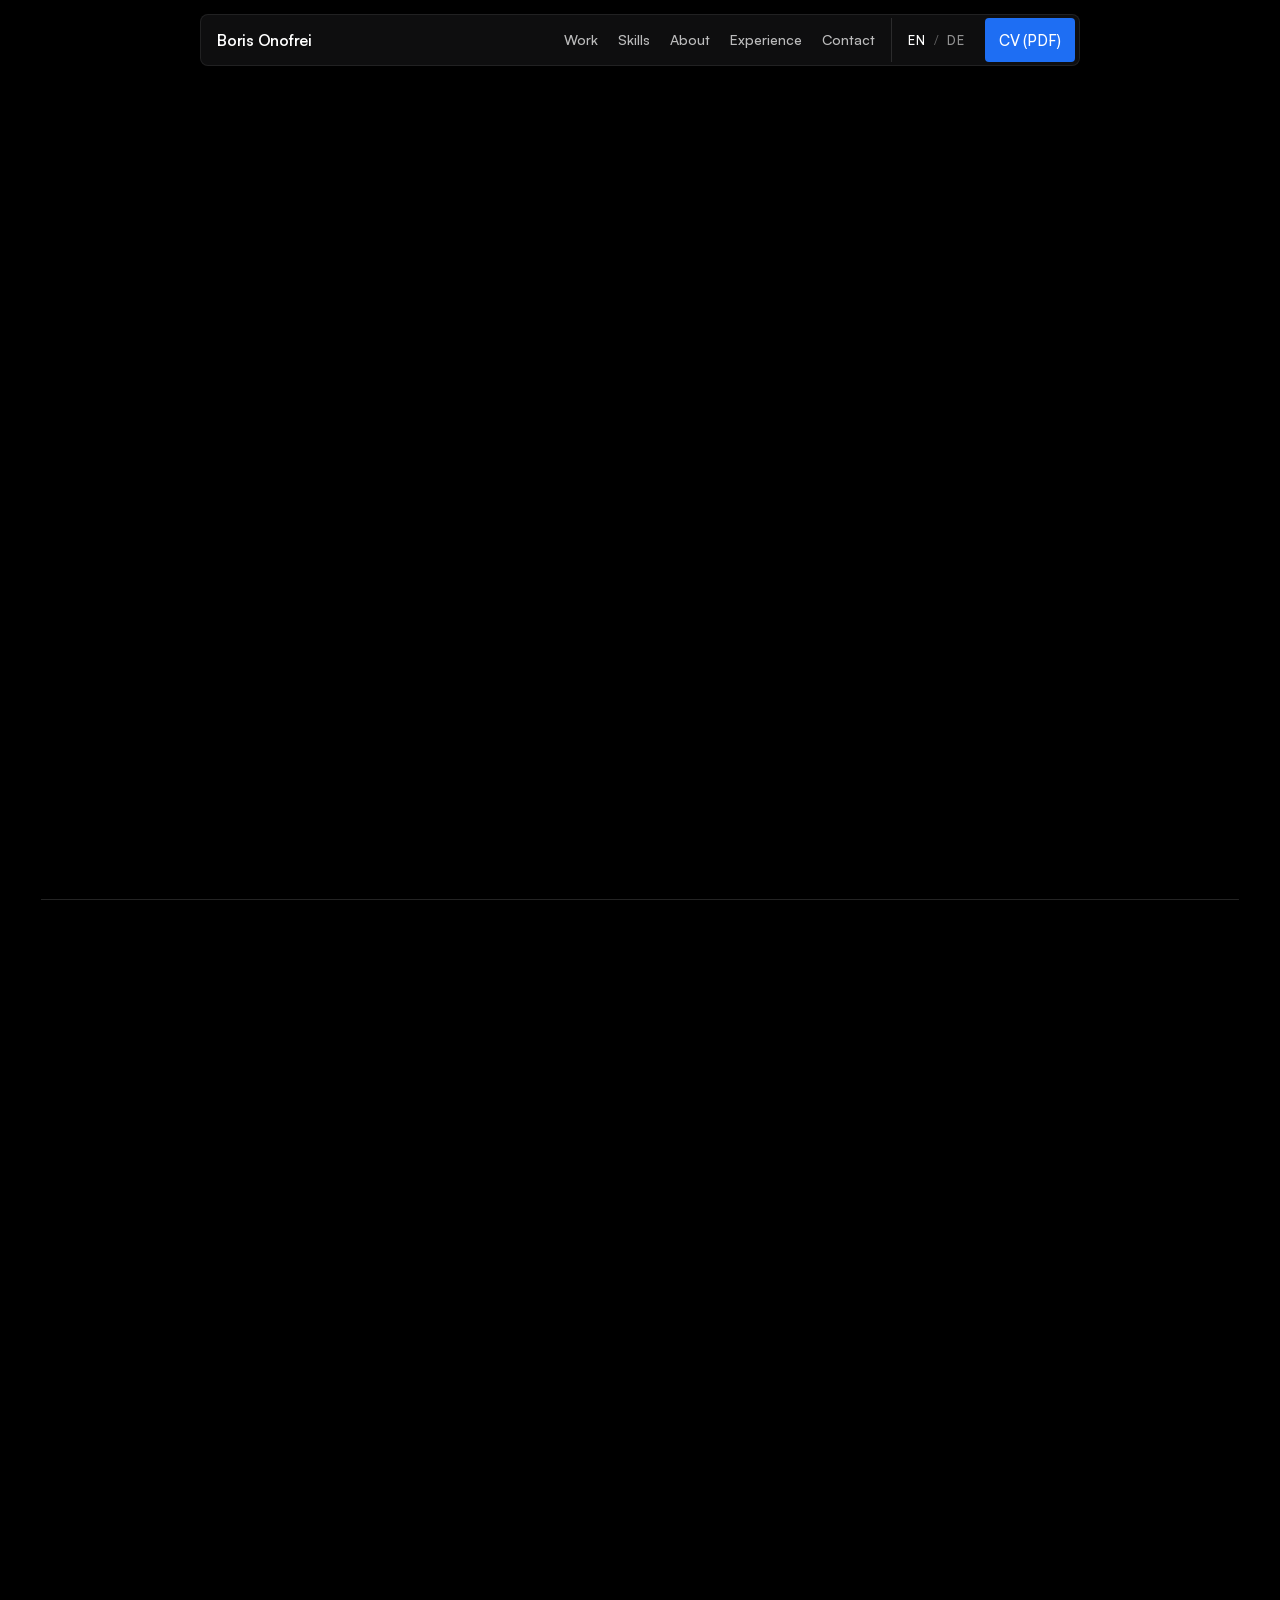
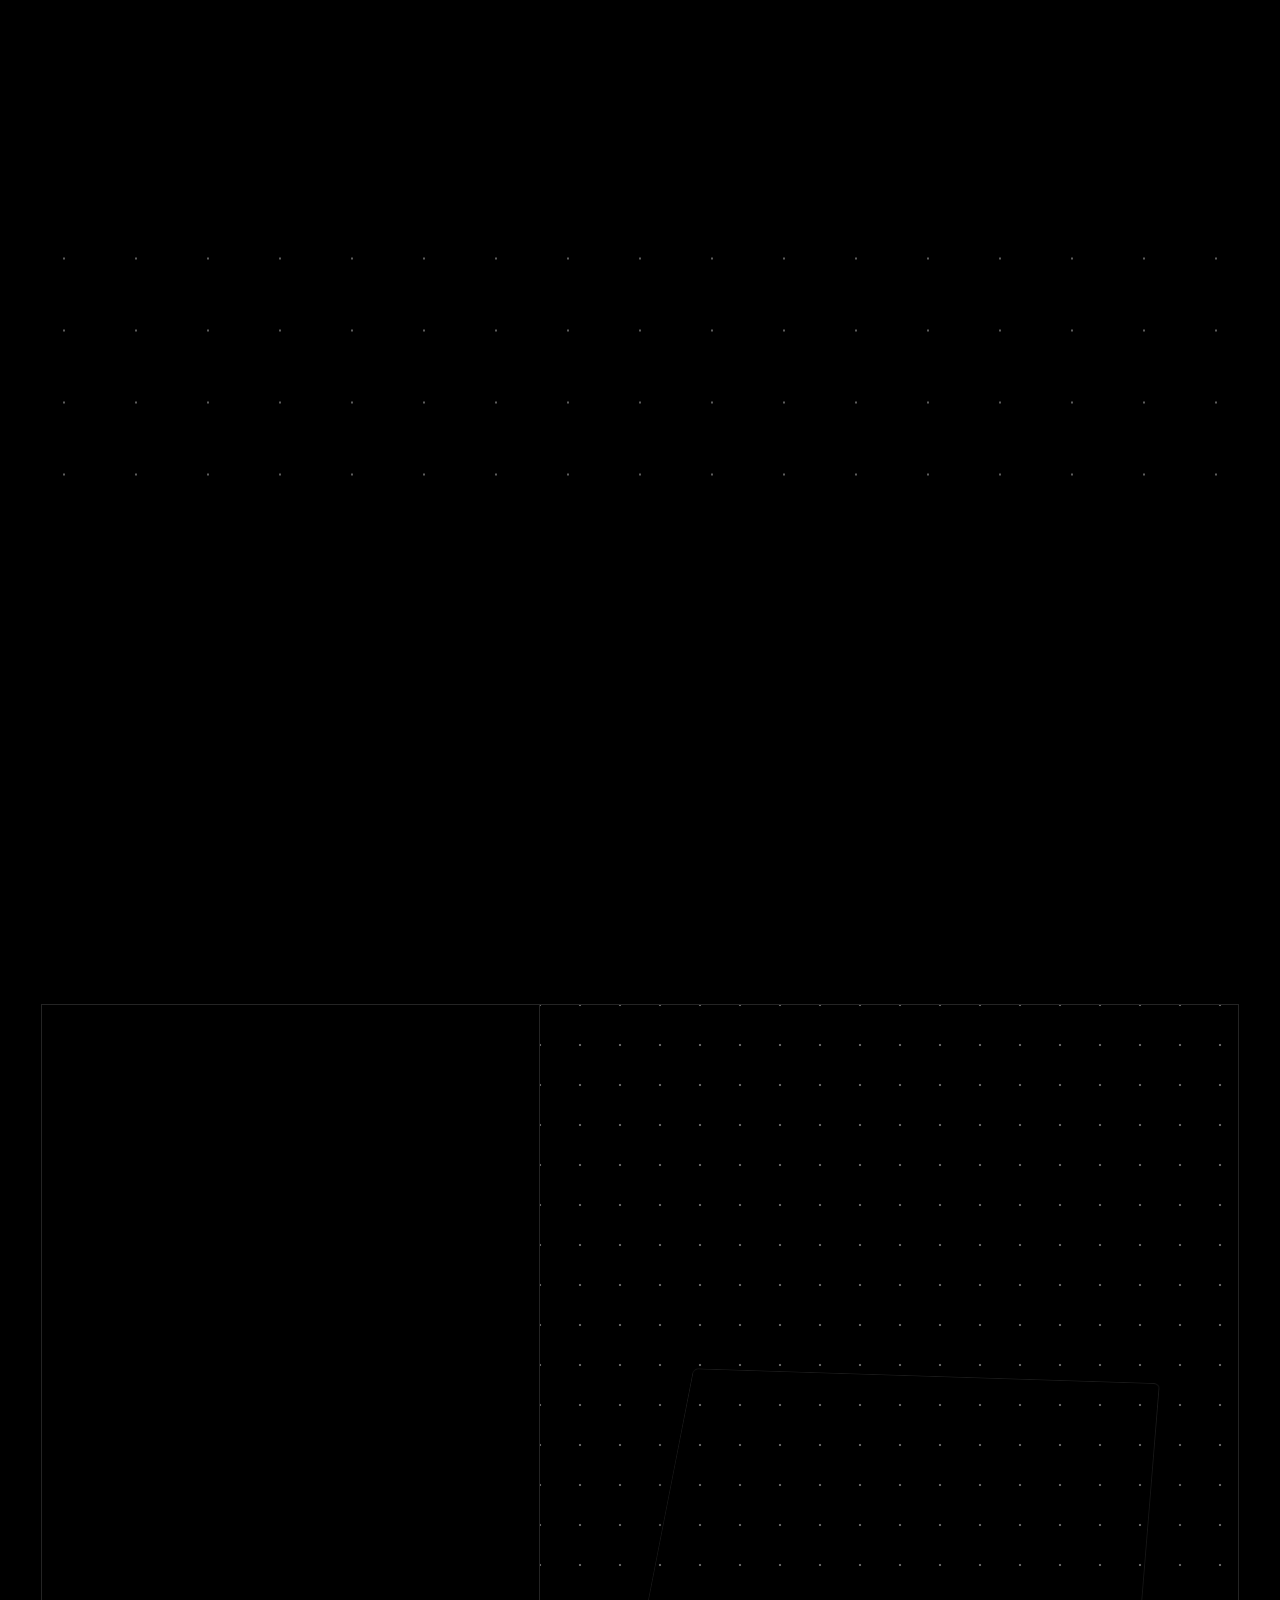
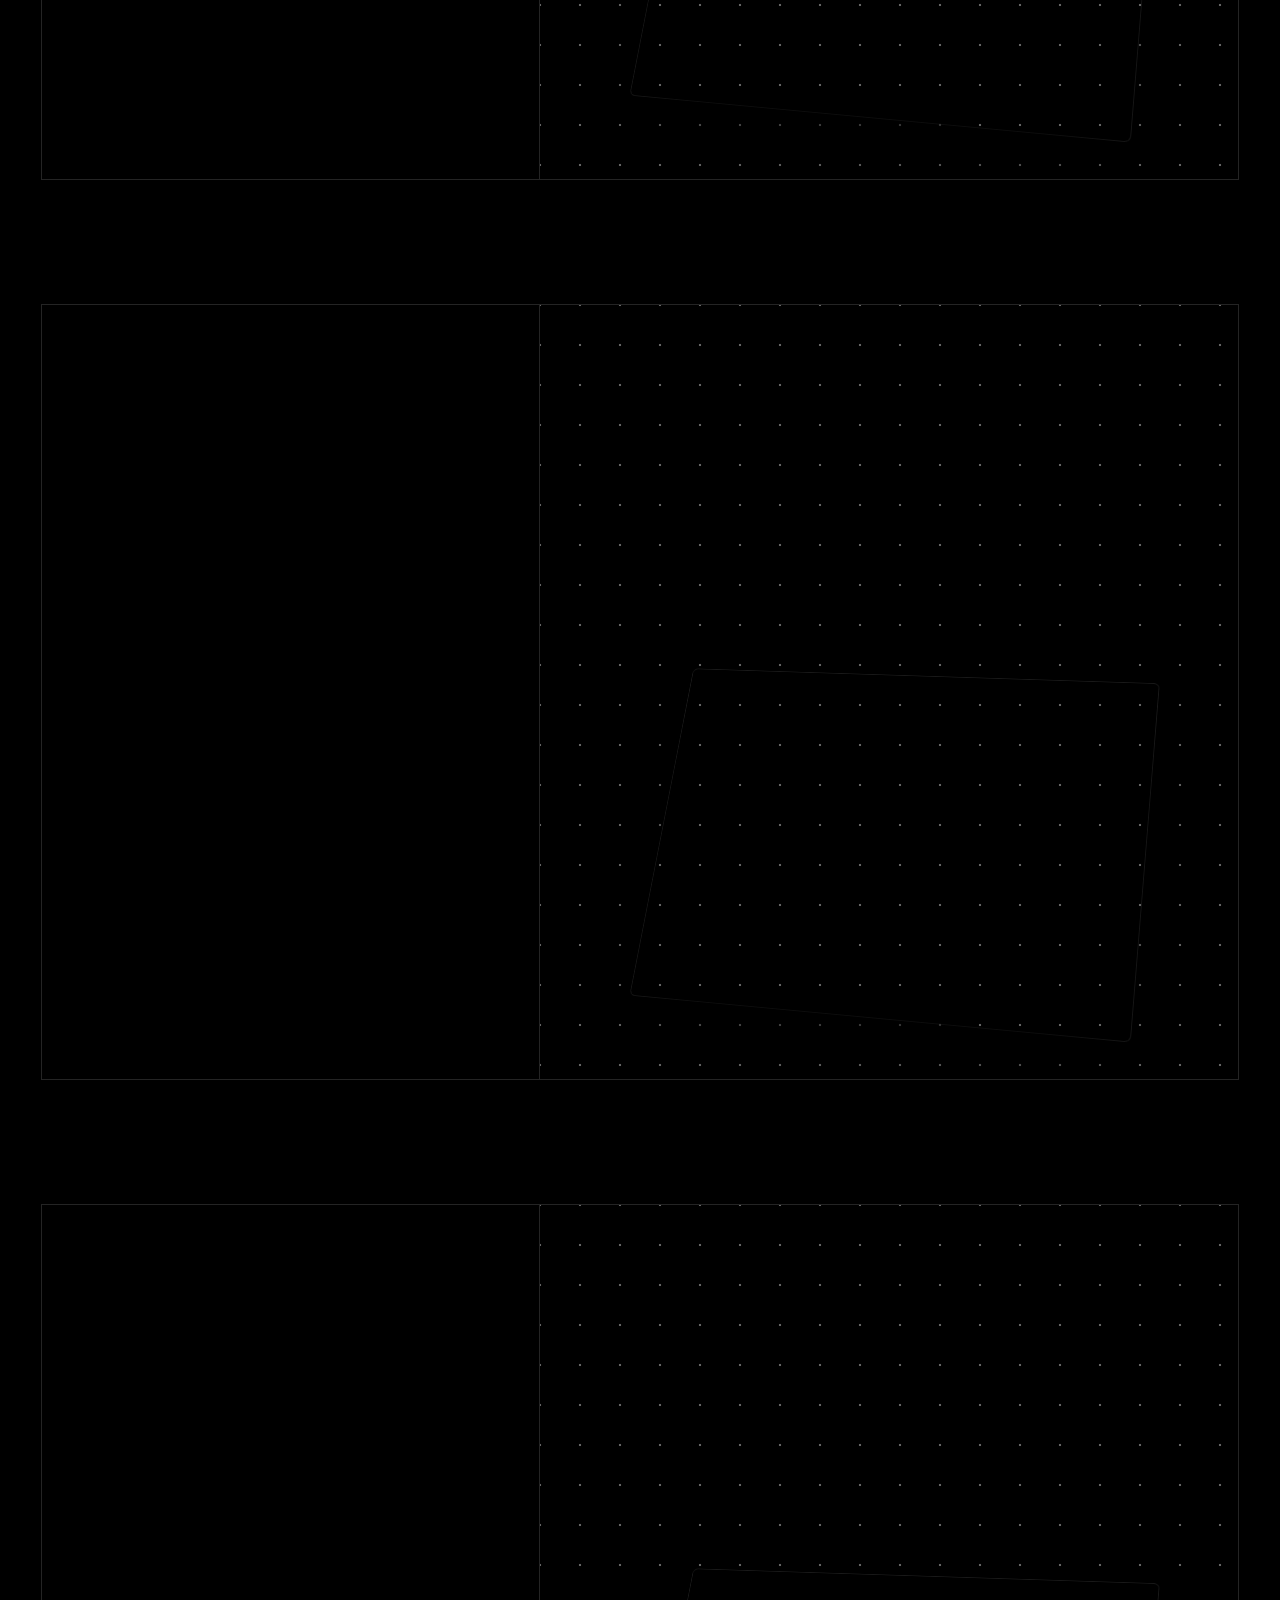
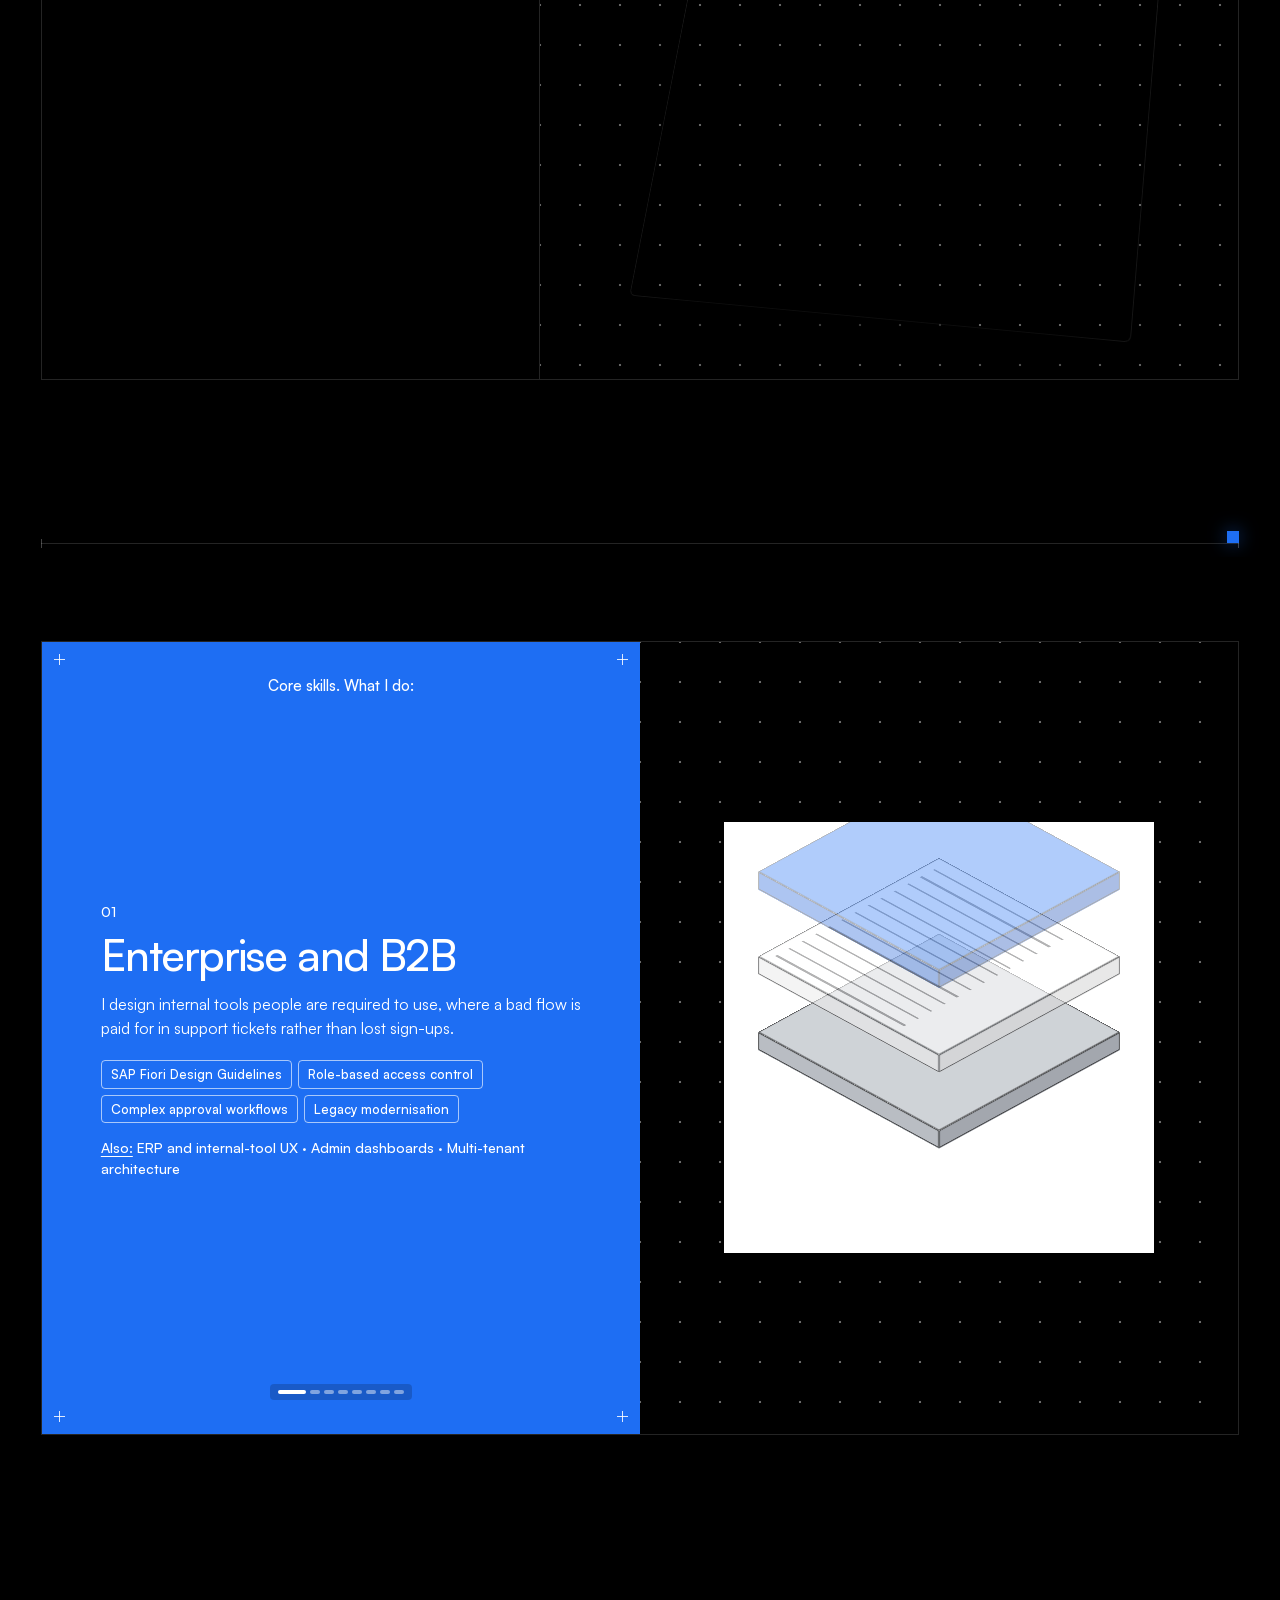
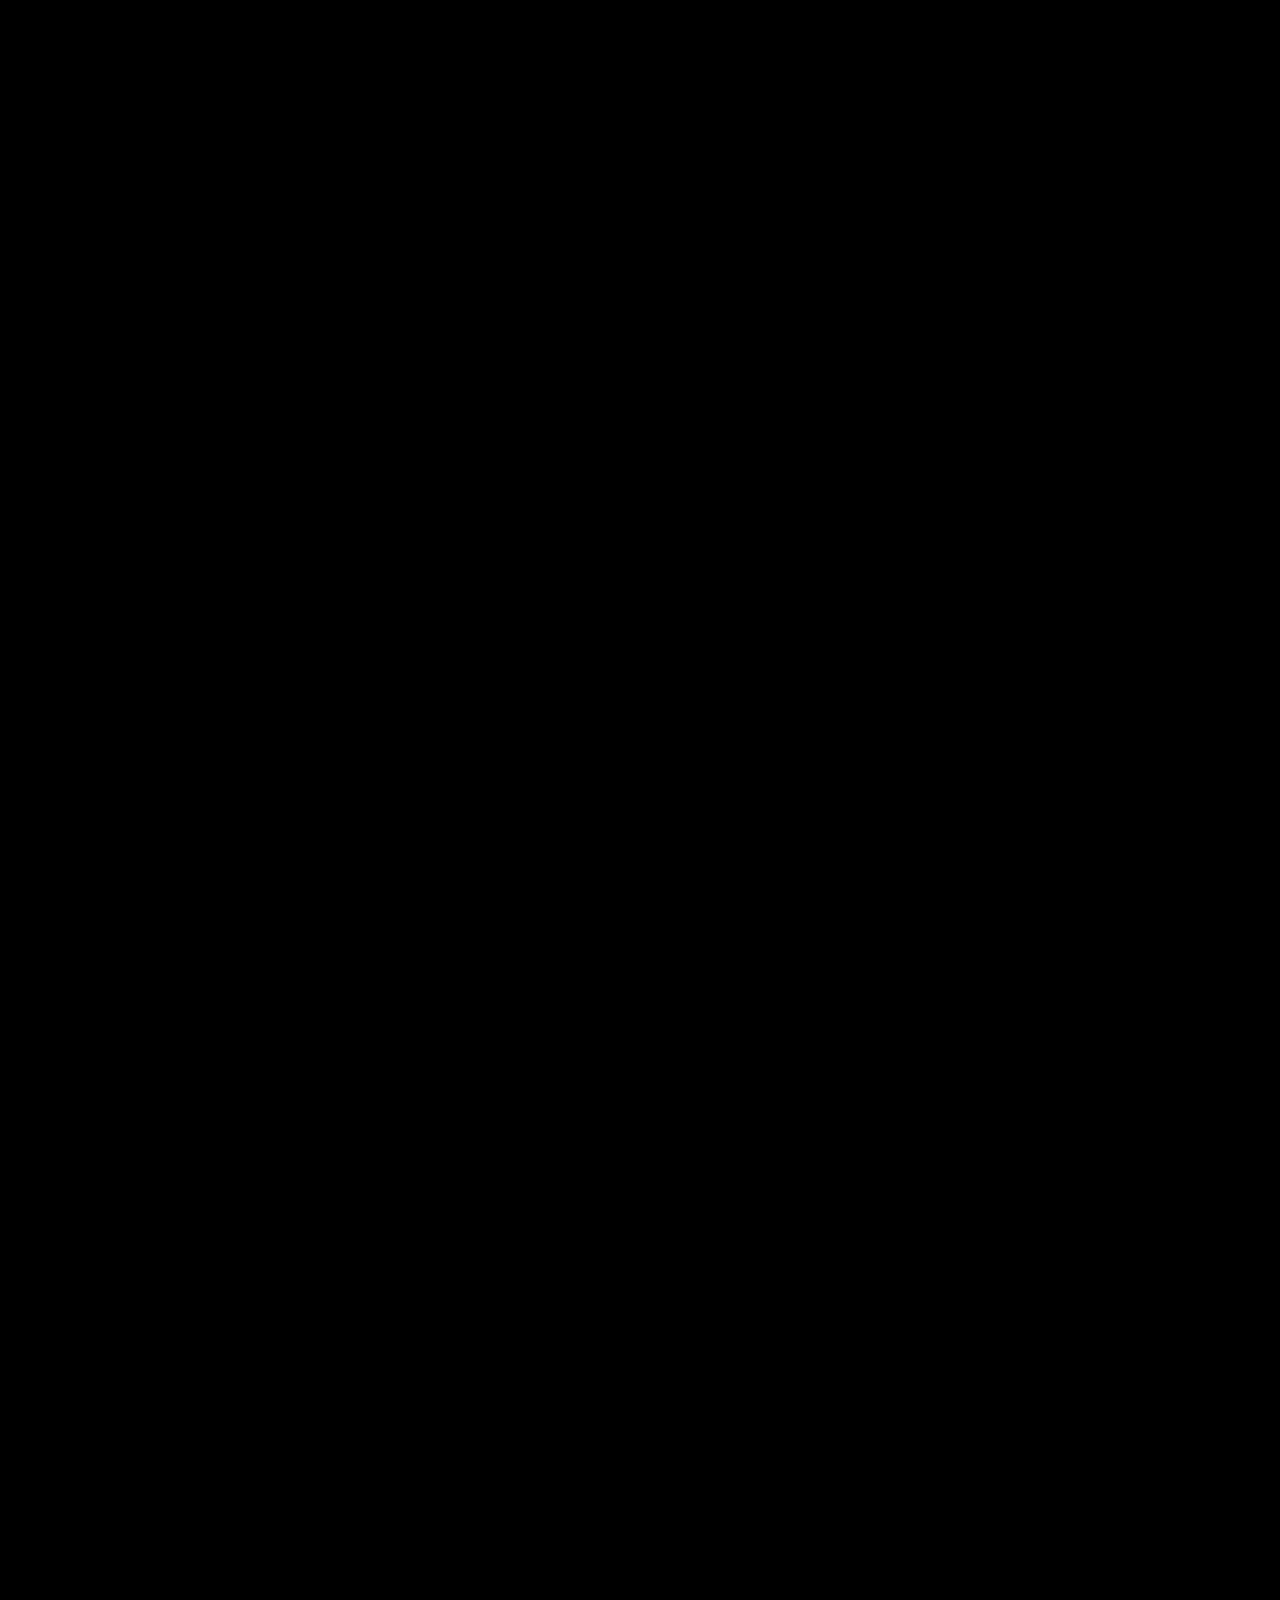
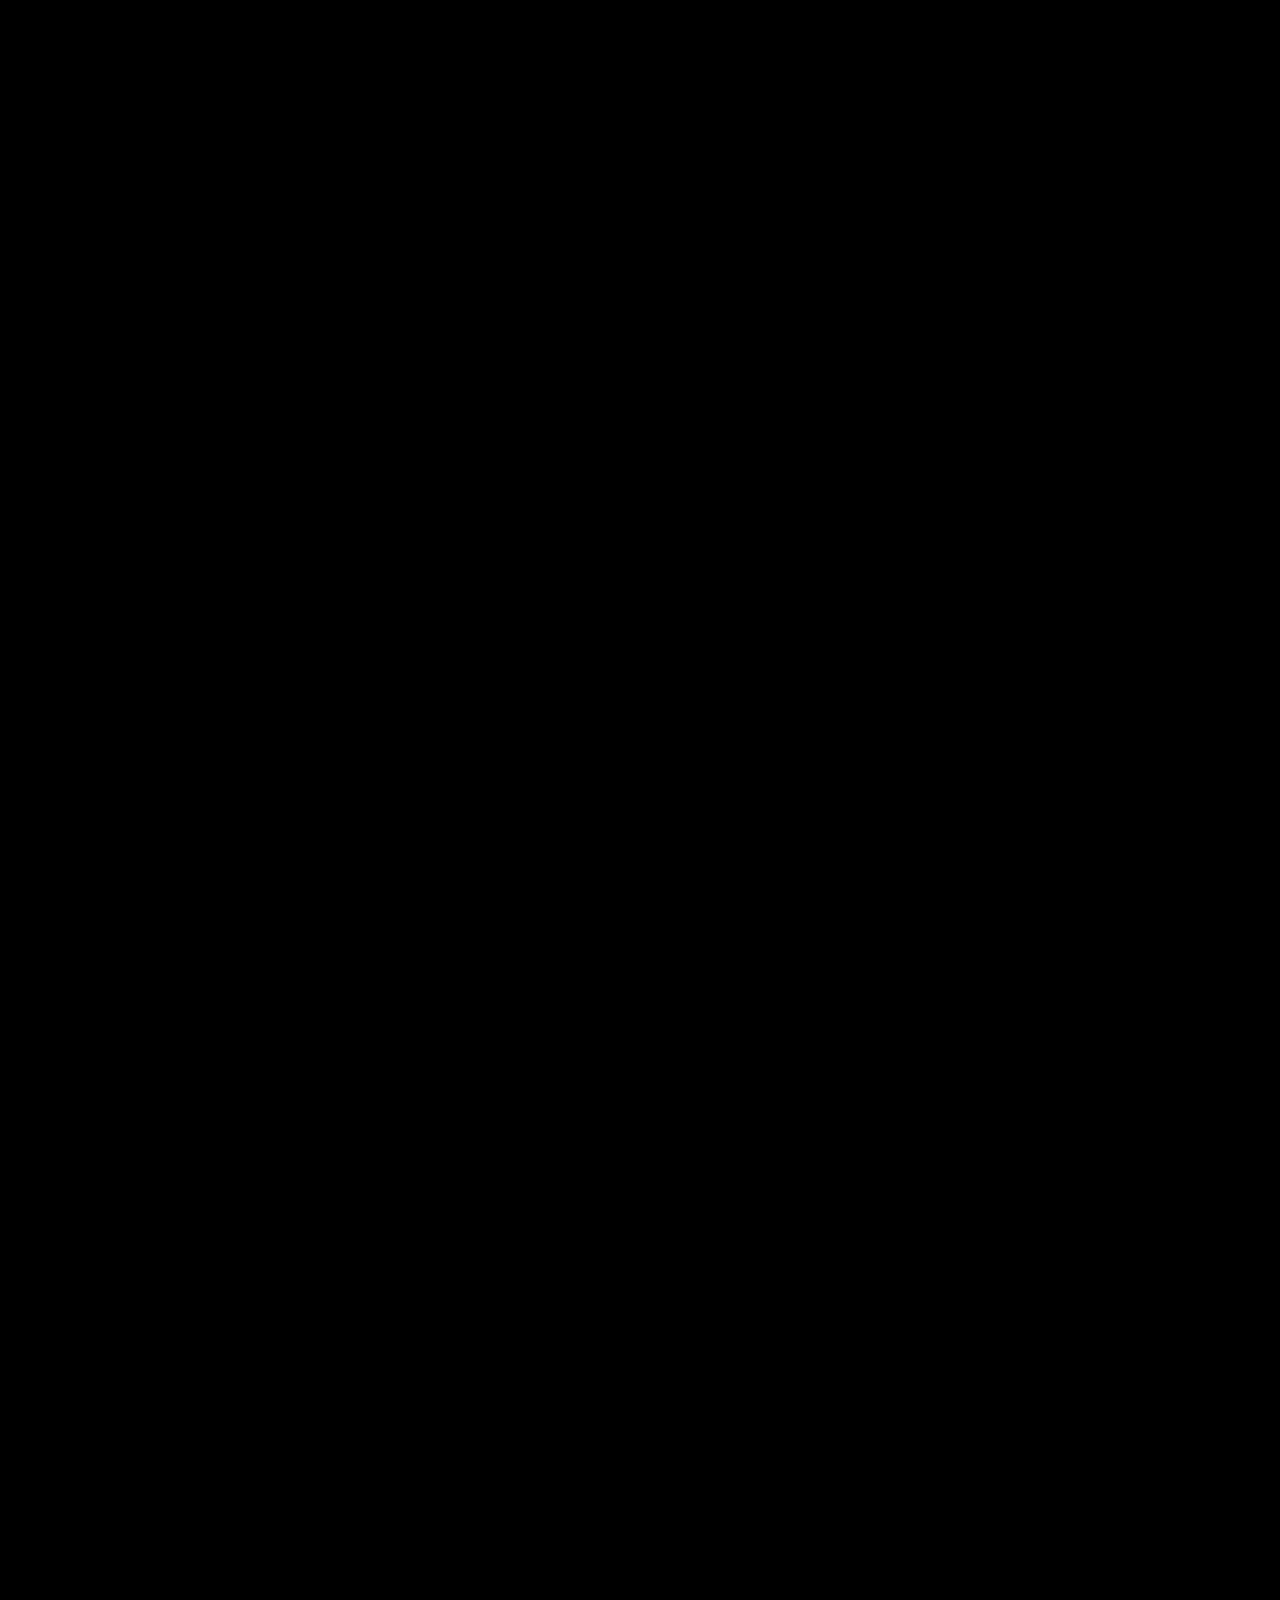
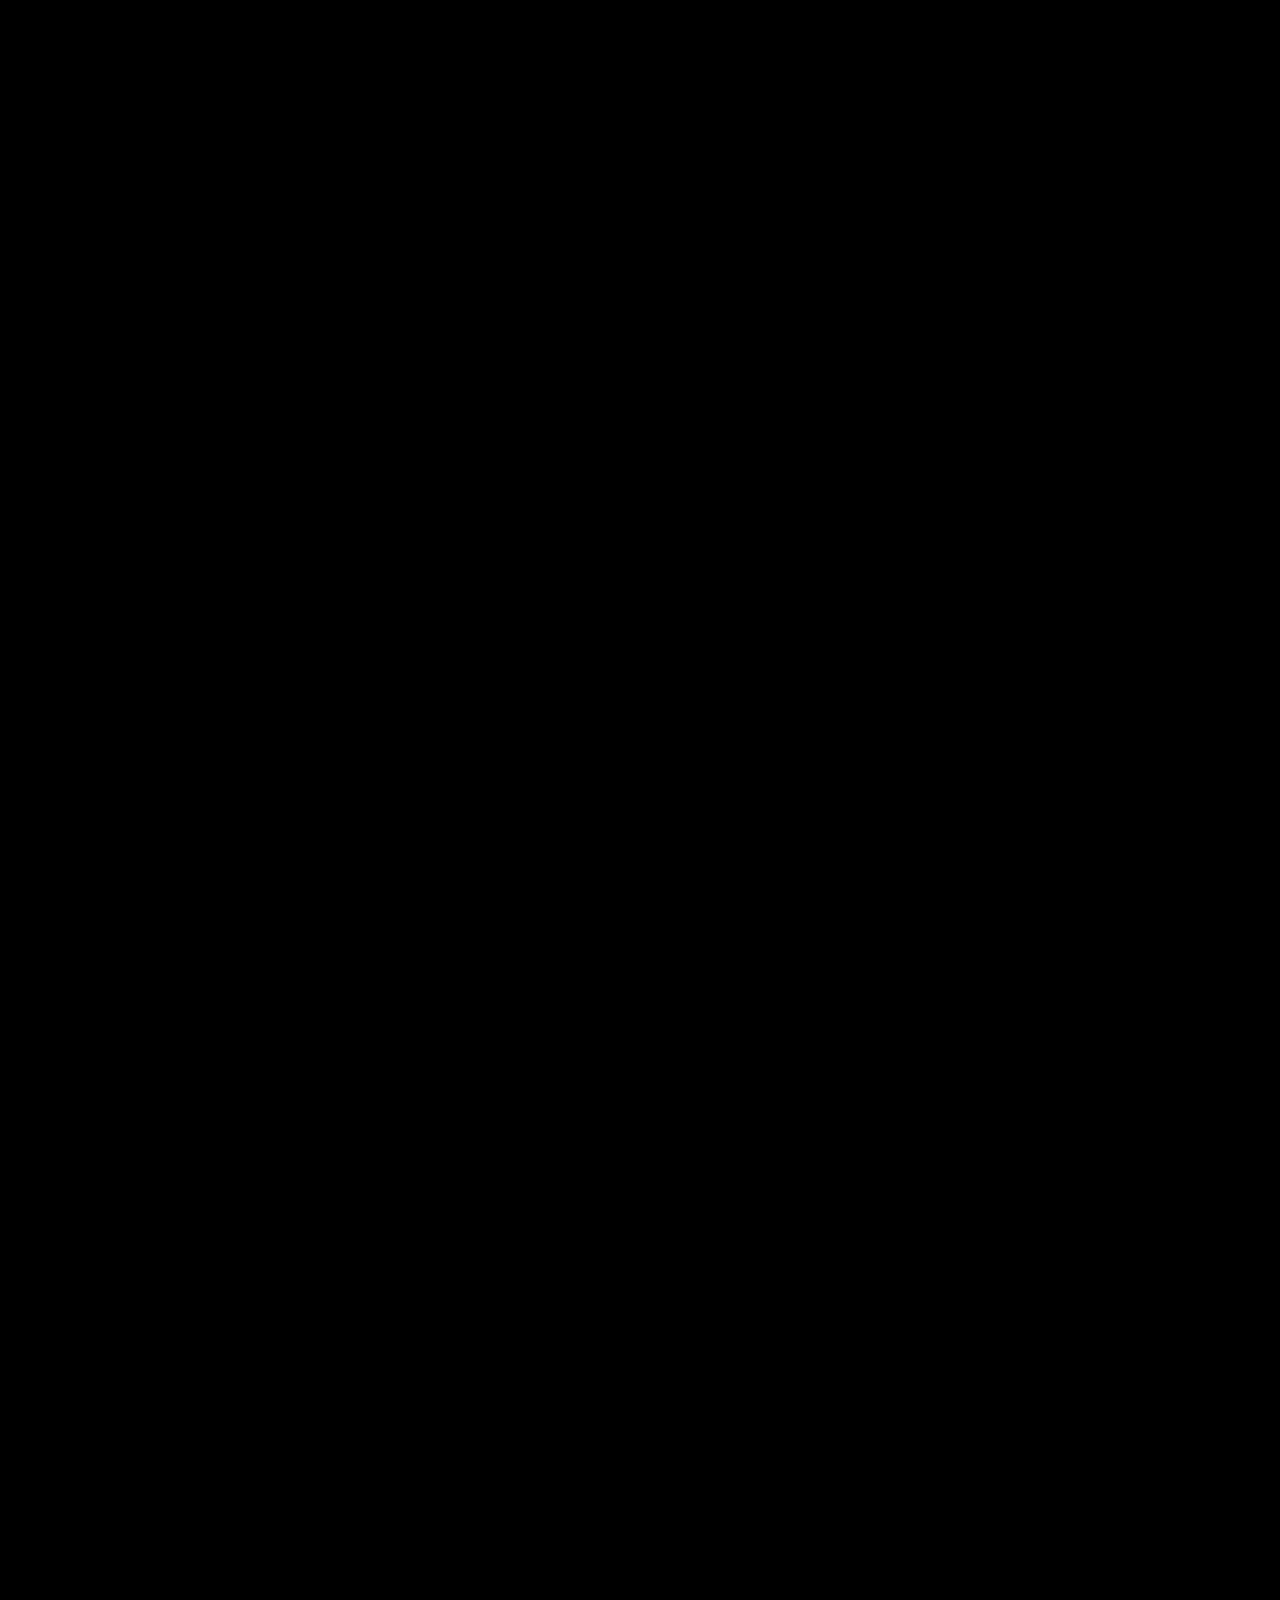
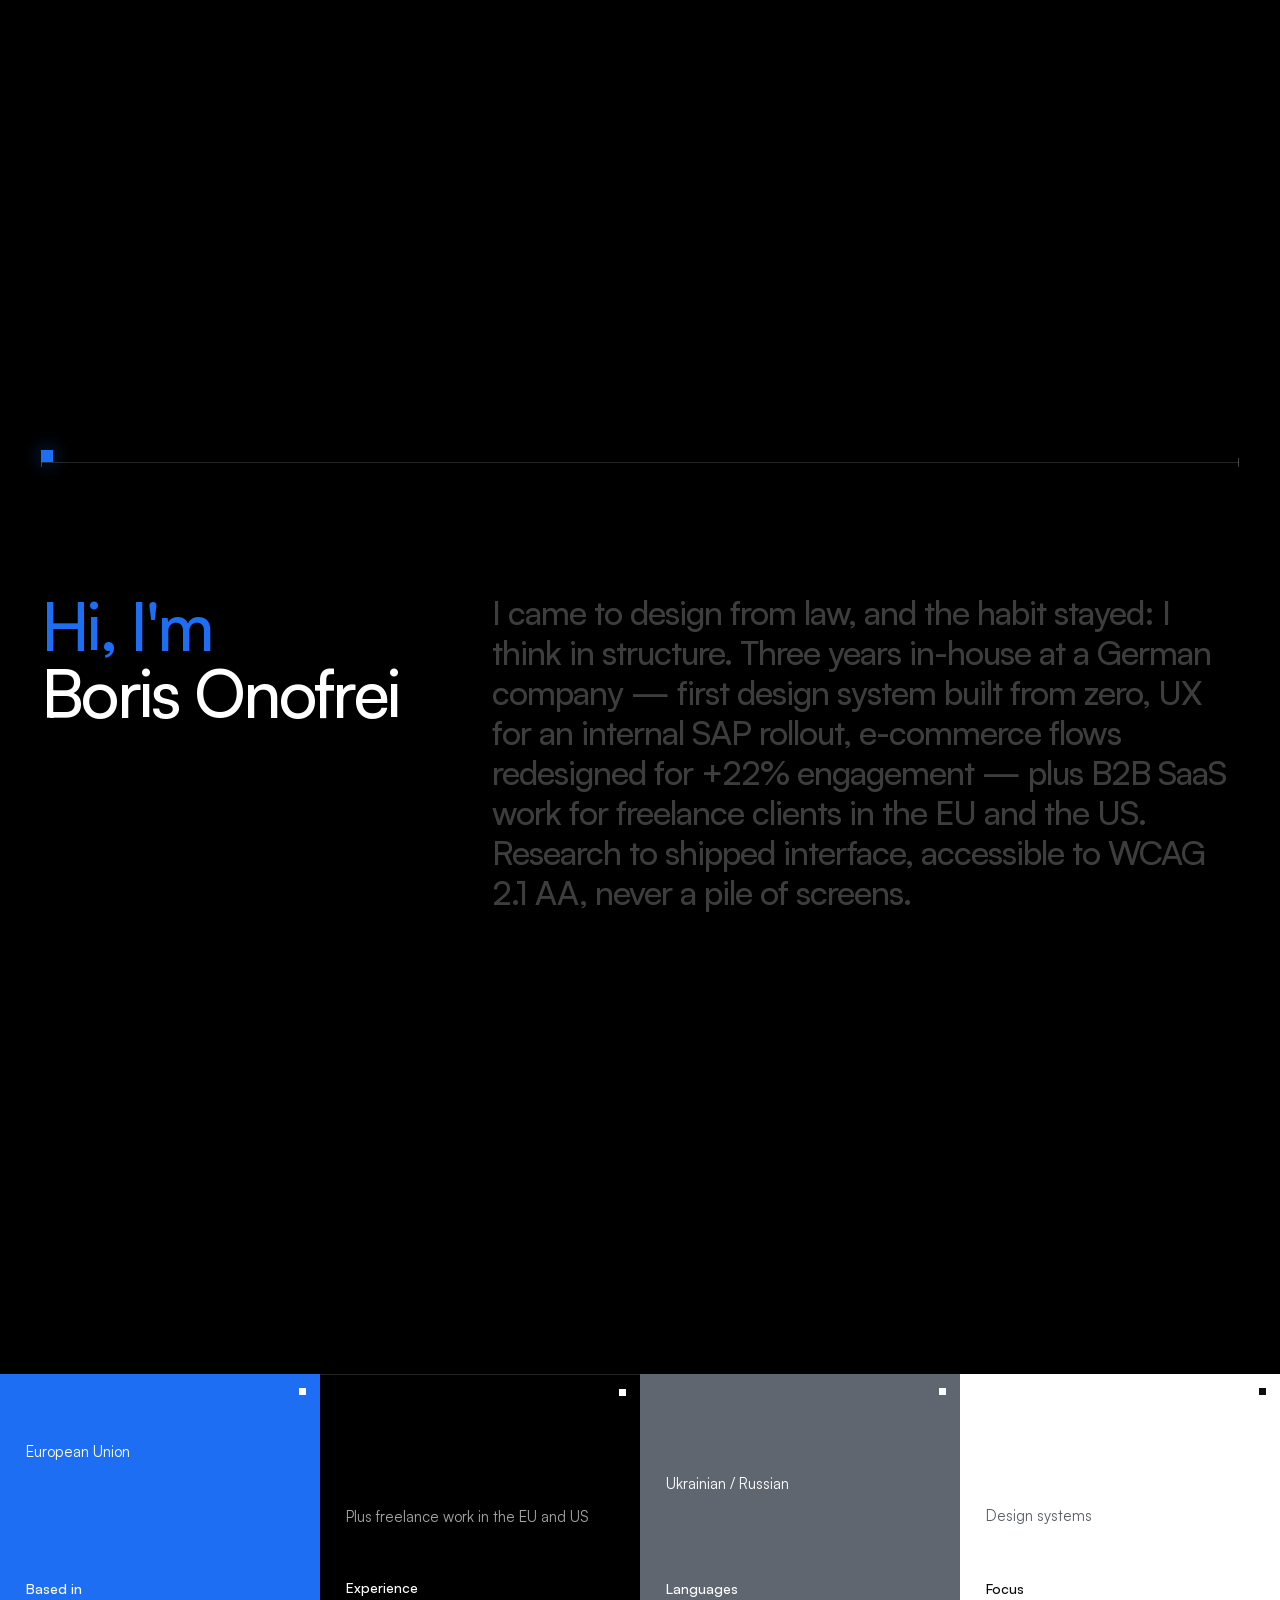
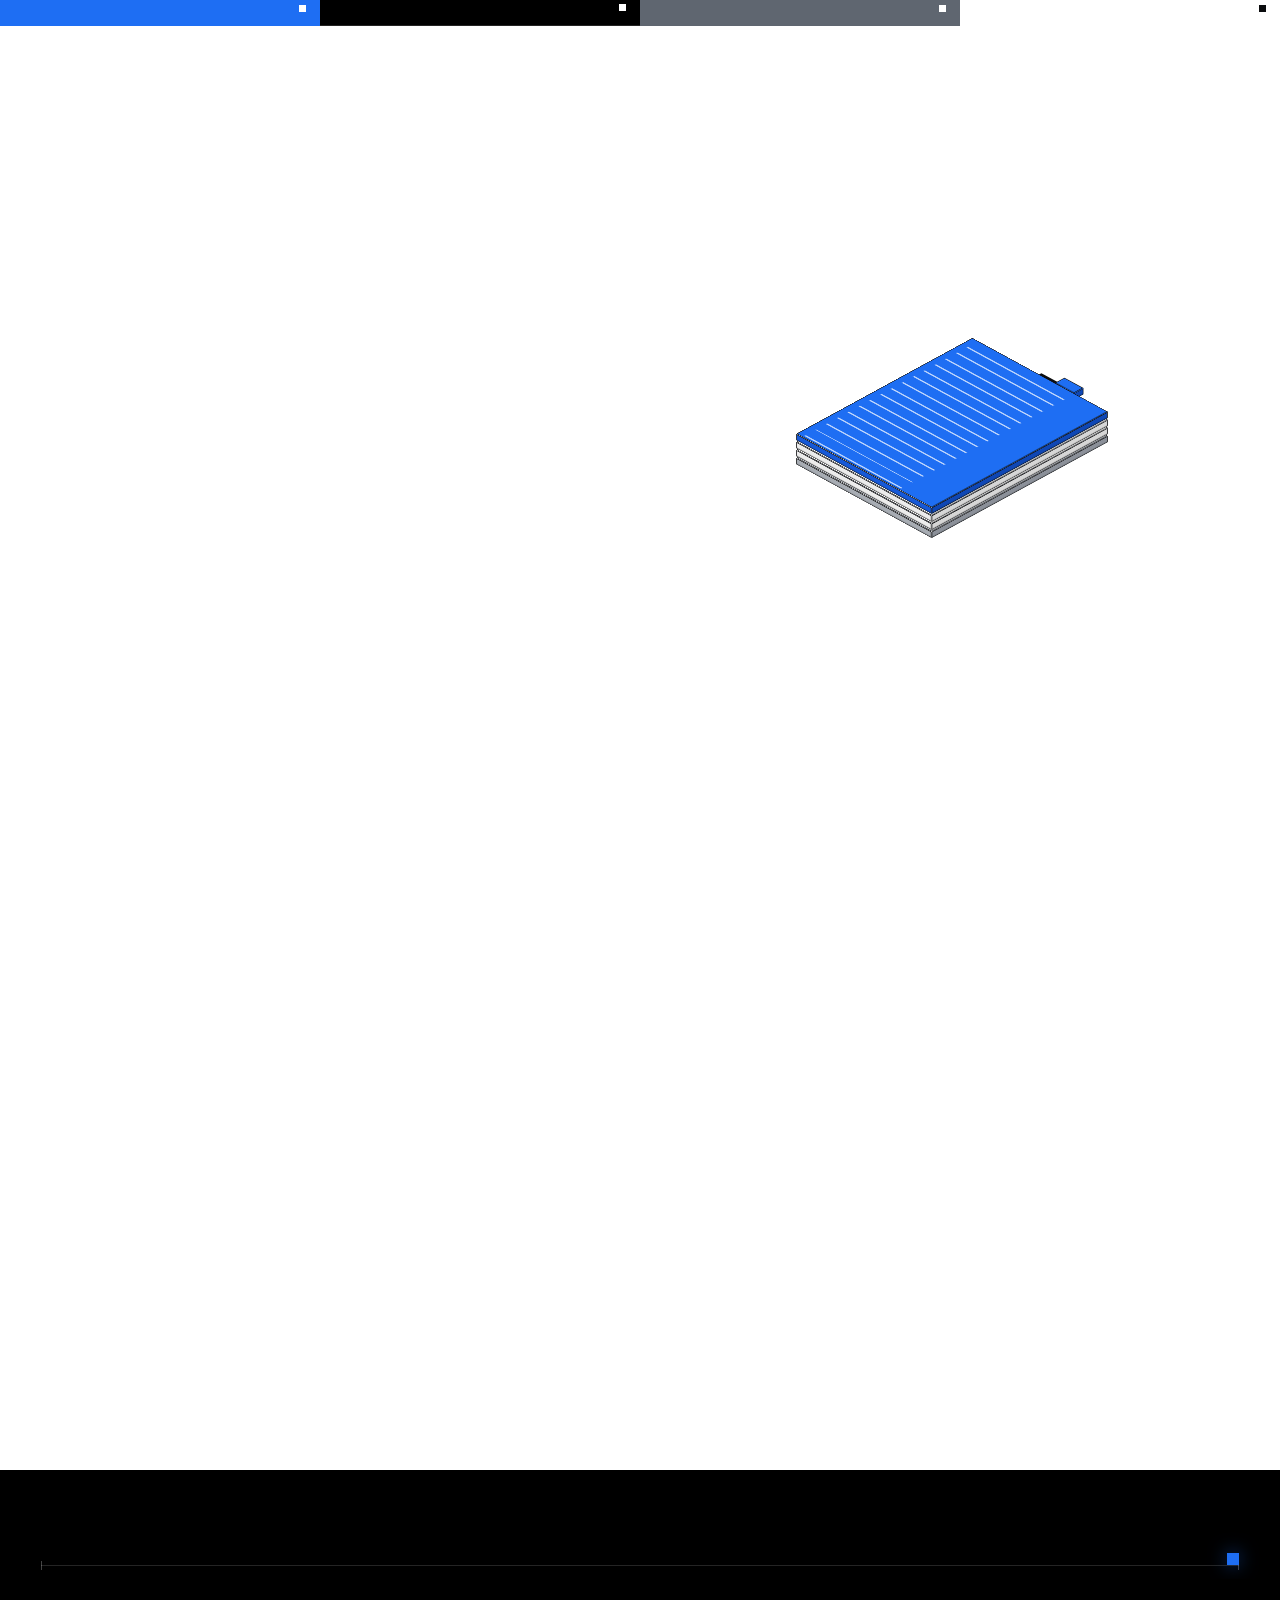
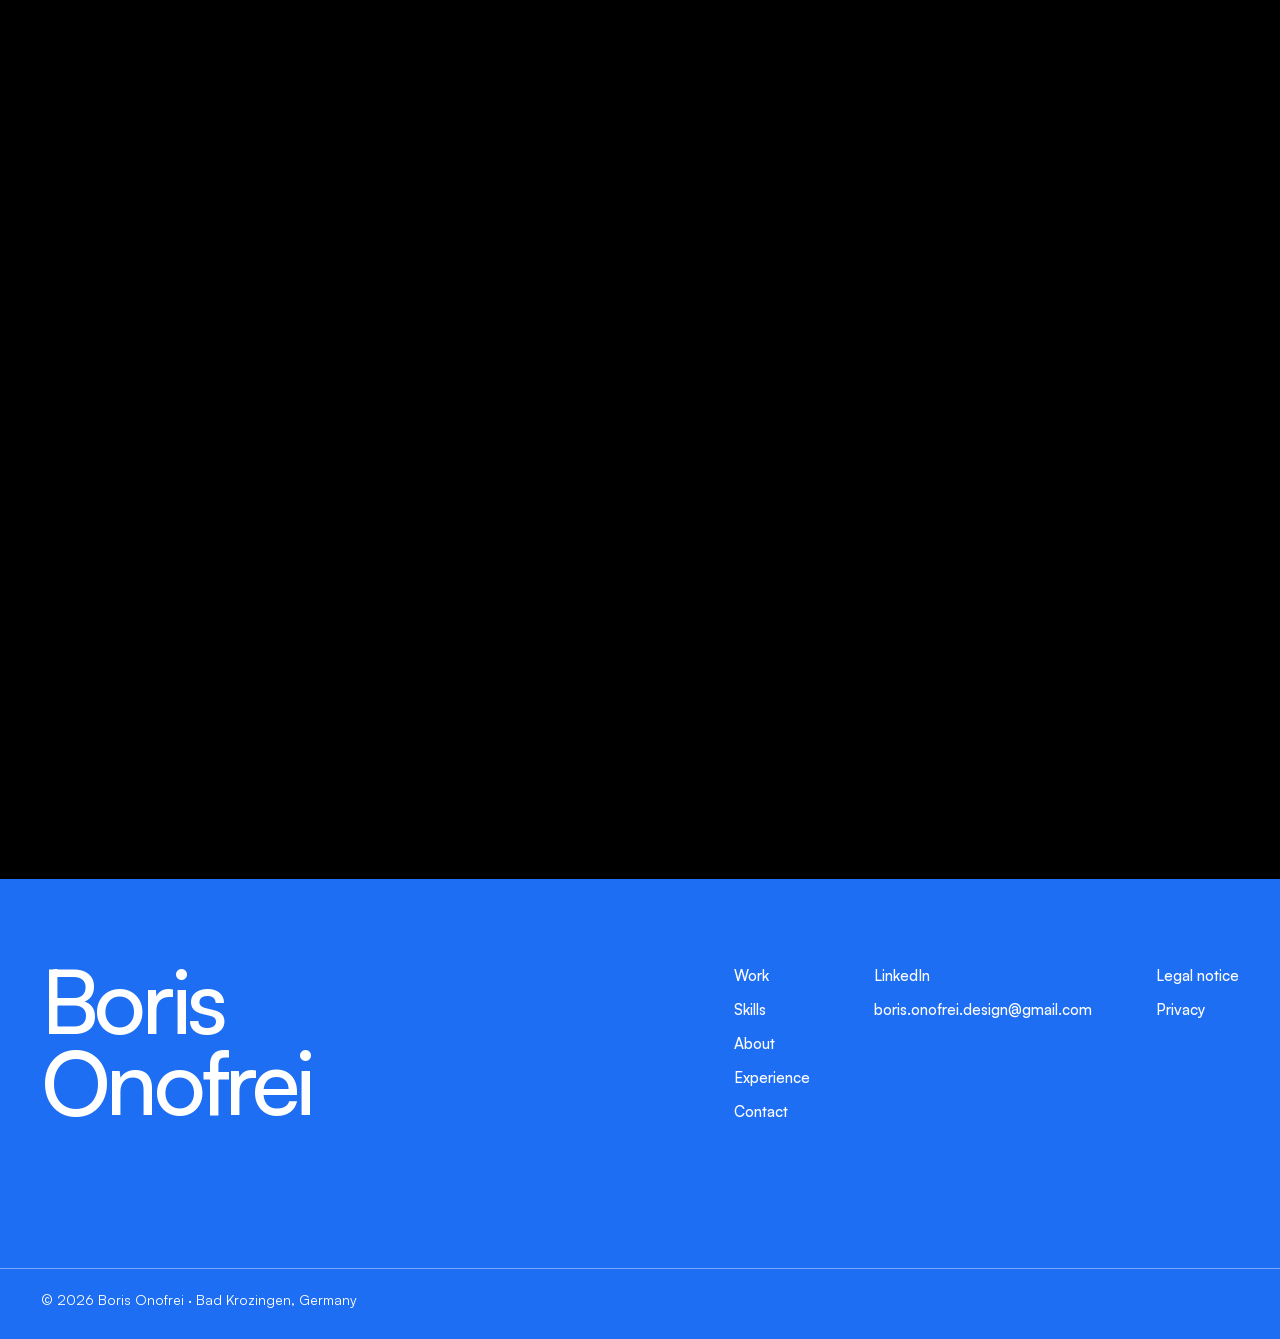
==== commit ae85a7c6: "Add interactive dot field and scroll rails to home page - Dot field canvas between hero and cases (p" ====
--- a/site/index.html
+++ b/site/index.html
@@ -29,7 +29,7 @@
 
 <link rel="preload" href="./assets/fonts/Satoshi-Variable.woff2" as="font" type="font/woff2" crossorigin>
 
-<link rel="stylesheet" href="./assets/css/site.css?v=20261105a">
+<link rel="stylesheet" href="./assets/css/site.css?v=20261106a">
 <script>
   /* motion.js removes the safety net once it runs; without it everything stays visible */
   document.documentElement.classList.add('js');
@@ -100,17 +100,20 @@
     <div class="hero__shade" aria-hidden="true"></div>
 
     <div class="hero__content container">
-      <ul class="hero__tags" role="list">
+      <div class="hero__main">
+        <p class="hero__eyebrow hero__in" style="--d:0" data-i18n="hero.eyebrow">Design Portfolio</p>
+        <h1 id="hero-h1" class="hero__title hero__in" style="--d:1" data-i18n="hero.h1">Boris Onofrei</h1>
+      </div>
+      <div class="hero__side">
+      <ul class="hero__tags hero__in" style="--d:2" role="list">
         <li class="tag" data-i18n="hero.tag1">Branding</li>
         <li class="tag" data-i18n="hero.tag2">UX/UI design</li>
         <li class="tag" data-i18n="hero.tag3">Web development</li>
       </ul>
-      <p class="hero__eyebrow" data-i18n="hero.eyebrow">Design Portfolio</p>
-      <h1 id="hero-h1" class="hero__title" data-i18n="hero.h1">Boris Onofrei</h1>
-      <p class="hero__sub">
+      <p class="hero__sub hero__in" style="--d:3">
         <span class="dim" data-i18n="hero.sub_dim">I make complex B2B software </span><span data-i18n="hero.sub_strong">clear, consistent and compliant.</span>
       </p>
-      <div class="hero__ctas">
+      <div class="hero__ctas hero__in" style="--d:4">
         <a href="#work" class="btn btn--blue">
           <span data-i18n="hero.cta1">See selected work</span>
           <!-- Font Awesome Free 7.3.1, Solid: arrow-right -->
@@ -122,8 +125,18 @@
           <svg class="icon" viewBox="0 0 640 640" aria-hidden="true" focusable="false"><path fill="currentColor" d="M566.6 342.6C579.1 330.1 579.1 309.8 566.6 297.3L406.6 137.3C394.1 124.8 373.8 124.8 361.3 137.3C348.8 149.8 348.8 170.1 361.3 182.6L466.7 288L96 288C78.3 288 64 302.3 64 320C64 337.7 78.3 352 96 352L466.7 352L361.3 457.4C348.8 469.9 348.8 490.2 361.3 502.7C373.8 515.2 394.1 515.2 406.6 502.7L566.6 342.7z"></path></svg>
         </a>
       </div>
+      </div>
     </div>
   </section>
+
+  <!-- ============================================================
+       01b — FIELD: interactive dot grid, squares light up under the
+       pointer; click and hold sends out a wave. Decorative only.
+       ============================================================ -->
+  <div class="field" aria-hidden="true">
+    <canvas class="field__canvas"></canvas>
+    <span class="field__cursor"><span class="field__hint" data-i18n="field.hint">Click and hold</span></span>
+  </div>
 
   <!-- ============================================================
        02 — SELECTED WORK: three cases in normal flow, one per screen
@@ -233,6 +246,11 @@
       </li>
     </ol>
   </section>
+
+  <!-- RAIL — between the cases and "What I do" (right → left; the three rails alternate) -->
+  <div class="rail" data-rail="rtl" aria-hidden="true">
+    <div class="rail__in"><span class="rail__track"></span><span class="rail__fill"></span><span class="rail__cube"></span></div>
+  </div>
 
   <!-- ============================================================
        03 — WHAT I DO: pinned story, blue panel + iso scene per step
@@ -388,6 +406,11 @@
     </div>
   </section>
 
+  <!-- RAIL — a blue cube rolls along the line with the scroll (left → right) -->
+  <div class="rail" data-rail="ltr" aria-hidden="true">
+    <div class="rail__in"><span class="rail__track"></span><span class="rail__fill"></span><span class="rail__cube"></span></div>
+  </div>
+
   <!-- ============================================================
        05 — ABOUT: scroll-lit paragraph, portrait, fact tiles
        ============================================================ -->
@@ -495,6 +518,11 @@
       </li>
     </ol>
   </section>
+
+  <!-- RAIL — the same cube, rolling back (right → left) -->
+  <div class="rail rail--end" data-rail="rtl" aria-hidden="true">
+    <div class="rail__in"><span class="rail__track"></span><span class="rail__fill"></span><span class="rail__cube"></span></div>
+  </div>
 
   <!-- ============================================================
        07 — CONTACT: black CTA framed by moving blue bars
@@ -722,11 +750,11 @@
 <!-- ============================================================
      SCRIPTS — copy and language (main.js), then the motion layer
      ============================================================ -->
-<script src="./assets/js/main.js?v=20261105a"></script>
+<script src="./assets/js/main.js?v=20261106a"></script>
 <script src="./assets/js/vendor/gsap.min.js"></script>
 <script src="./assets/js/vendor/ScrollTrigger.min.js"></script>
 <script src="./assets/js/vendor/lenis.min.js"></script>
-<script src="./assets/js/motion.js?v=20261105a"></script>
+<script src="./assets/js/motion.js?v=20261106a"></script>
 
 </body>
 </html>
--- a/site/assets/css/site.css
+++ b/site/assets/css/site.css
@@ -275,32 +275,100 @@
   background: linear-gradient(to bottom, rgba(0, 0, 0, 0), rgba(0, 0, 0, .72) 55%, rgba(0, 0, 0, .9));
 }
 .hero__content {
-  position: absolute; left: 0; right: 0; bottom: clamp(28px, 7vh, 76px); z-index: 2;
-  display: flex; flex-direction: column; align-items: center; text-align: center;
-}
-.hero__tags { display: flex; flex-wrap: wrap; justify-content: center; gap: 8px; }
-.hero__eyebrow { margin-top: clamp(18px, 3vh, 30px); font-size: 15px; font-weight: 500; color: var(--dim); letter-spacing: .01em; }
+  position: absolute; left: 0; right: 0; bottom: clamp(32px, 7vh, 72px); z-index: 2;
+  display: grid; grid-template-columns: minmax(0, 7fr) minmax(0, 5fr);
+  align-items: end; gap: 28px clamp(24px, 4vw, 72px);
+}
+/* thin rule along the bottom of the hero, the edge the dot field hangs from */
+.hero::after {
+  content: ''; position: absolute; z-index: 2; bottom: 0; left: 50%;
+  width: min(100% - 2 * var(--gut), var(--maxw) - 2 * var(--gut)); height: 1px;
+  transform: translateX(-50%); background: var(--line);
+}
+.hero__main { min-width: 0; }
+.hero__eyebrow { display: flex; align-items: center; gap: 10px; font-size: 15px; font-weight: 500; color: var(--dim); letter-spacing: .01em; }
+.hero__eyebrow::before { content: ''; width: 8px; height: 8px; flex: none; background: var(--blue); }
 .hero__title {
-  margin-top: 6px;
-  font-size: clamp(54px, 9.4vw, 136px);
-  font-weight: 500; line-height: .92; letter-spacing: -.05em;
-}
-.hero__sub { margin-top: clamp(14px, 2.2vh, 22px); max-width: 40ch; font-size: clamp(17px, 1.45vw, 21px); line-height: 1.45; color: #fff; }
+  margin-top: clamp(10px, 1.6vh, 16px);
+  width: min-content;                       /* one word per line: Boris / Onofrei */
+  font-size: clamp(64px, 11vw, 172px);
+  font-weight: 500; line-height: .86; letter-spacing: -.055em;
+}
+.hero__side { justify-self: end; display: flex; flex-direction: column; align-items: flex-start; width: 100%; max-width: 470px; padding-bottom: 4px; }
+.hero__tags { display: flex; flex-wrap: wrap; gap: 6px; }
+.hero__sub { margin-top: 18px; max-width: 34ch; font-size: clamp(17px, 1.35vw, 20px); line-height: 1.45; color: #fff; }
 .hero__sub .dim { color: var(--dim); }
-.hero__ctas { margin-top: clamp(20px, 3.4vh, 32px); display: flex; flex-wrap: wrap; justify-content: center; gap: 10px 14px; }
-
-/* intro: content rises in once fonts are ready */
-.js .hero__content > * { opacity: 0; transform: translateY(22px); }
-.hero.is-ready .hero__content > * { opacity: 1; transform: none; transition: opacity .9s var(--ease), transform 1.1s var(--ease); }
-.hero.is-ready .hero__content > :nth-child(2) { transition-delay: .08s; }
-.hero.is-ready .hero__content > :nth-child(3) { transition-delay: .16s; }
-.hero.is-ready .hero__content > :nth-child(4) { transition-delay: .26s; }
-.hero.is-ready .hero__content > :nth-child(5) { transition-delay: .36s; }
-.reveal-all .hero__content > * { opacity: 1 !important; transform: none !important; }
-
+.hero__ctas { margin-top: 24px; display: flex; flex-wrap: wrap; gap: 10px 14px; }
+
+/* intro: pieces rise in once fonts are ready */
+.js .hero__in { opacity: 0; transform: translateY(22px); }
+.hero.is-ready .hero__in { opacity: 1; transform: none; transition: opacity .9s var(--ease), transform 1.1s var(--ease); transition-delay: calc(var(--d, 0) * 80ms); }
+.reveal-all .hero__in { opacity: 1 !important; transform: none !important; }
+
+@media (max-width: 899px) {
+  .hero__content { grid-template-columns: minmax(0, 1fr); align-items: start; gap: 22px; }
+  .hero__side { justify-self: start; max-width: none; }
+}
 @media (max-width: 640px) {
-  .hero__ctas { gap: 8px; }
-}
+  .hero__title { font-size: clamp(56px, 18vw, 96px); }
+  .hero__sub { margin-top: 14px; }
+  .hero__ctas { margin-top: 20px; gap: 8px; }
+}
+
+/* ==========================================================
+   FIELD — interactive dot grid between hero and work
+   ========================================================== */
+.field {
+  position: relative; overflow: hidden;
+  height: clamp(264px, 26vw, 384px);
+  background: var(--black);
+  touch-action: pan-y;
+  -webkit-user-select: none; user-select: none;
+}
+.field__canvas { position: absolute; inset: 0; width: 100%; height: 100%; }
+.field__cursor {
+  position: absolute; left: 0; top: 0; width: 0; height: 0;
+  pointer-events: none; opacity: 0; transition: opacity .3s var(--ease);
+  will-change: transform;
+}
+.field__cursor::before {
+  content: ''; position: absolute; left: -38px; top: -38px; width: 76px; height: 76px;
+  border: 1px solid rgba(255, 255, 255, .45); border-radius: 50%;
+  transition: transform .35s var(--ease), border-color .3s;
+}
+.field__hint {
+  position: absolute; top: 48px; left: 0; transform: translateX(-50%);
+  white-space: nowrap; font-size: 11px; font-weight: 500; letter-spacing: .1em; text-transform: uppercase;
+  color: rgba(255, 255, 255, .72);
+}
+.field.is-hover .field__cursor { opacity: 1; }
+.field.is-down .field__cursor::before { transform: scale(.72); border-color: var(--blue); }
+@media (hover: hover) and (pointer: fine) { .field { cursor: none; } }
+@media not ((hover: hover) and (pointer: fine)) { .field__cursor { display: none; } }
+
+/* ==========================================================
+   RAIL — section divider: one blue cube rolls along a line with
+   the scroll and draws it behind itself (ltr in the middle of the
+   page, rtl before Contact). Without motion: drawn, cube at rest.
+   ========================================================== */
+.rail { max-width: var(--maxw); margin: 0 auto; padding: var(--sec) var(--gut) 0; }
+.rail--end { padding-top: clamp(64px, 9vh, 104px); }
+.rail__in { position: relative; height: 28px; }
+.rail__track, .rail__fill { position: absolute; top: 50%; height: 1px; }
+.rail__track { left: 0; right: 0; background: var(--line); }
+.rail__track::before, .rail__track::after { content: ''; position: absolute; top: -4px; width: 1px; height: 9px; background: var(--line-2); }
+.rail__track::before { left: 0; }
+.rail__track::after { right: 0; }
+.rail__fill { left: 0; width: calc(var(--p, 1) * 100%); background: linear-gradient(90deg, rgba(30, 110, 243, 0), var(--blue)); }
+.rail__cube {
+  position: absolute; top: calc(50% - 12px); left: calc(var(--p, 1) * (100% - 12px));
+  width: 12px; height: 12px; background: var(--blue);
+  box-shadow: 0 0 18px rgba(30, 110, 243, .55);
+  transform: translateY(calc(var(--lift, 0) * -1px)) rotate(calc(var(--r, 0) * 1deg));
+  will-change: transform, left;
+}
+[data-rail="rtl"] .rail__fill { left: auto; right: 0; background: linear-gradient(270deg, rgba(30, 110, 243, 0), var(--blue)); }
+[data-rail="rtl"] .rail__cube { left: calc((1 - var(--p, 1)) * (100% - 12px)); }
 
 /* ==========================================================
    WORK — three cases, each roughly one screen
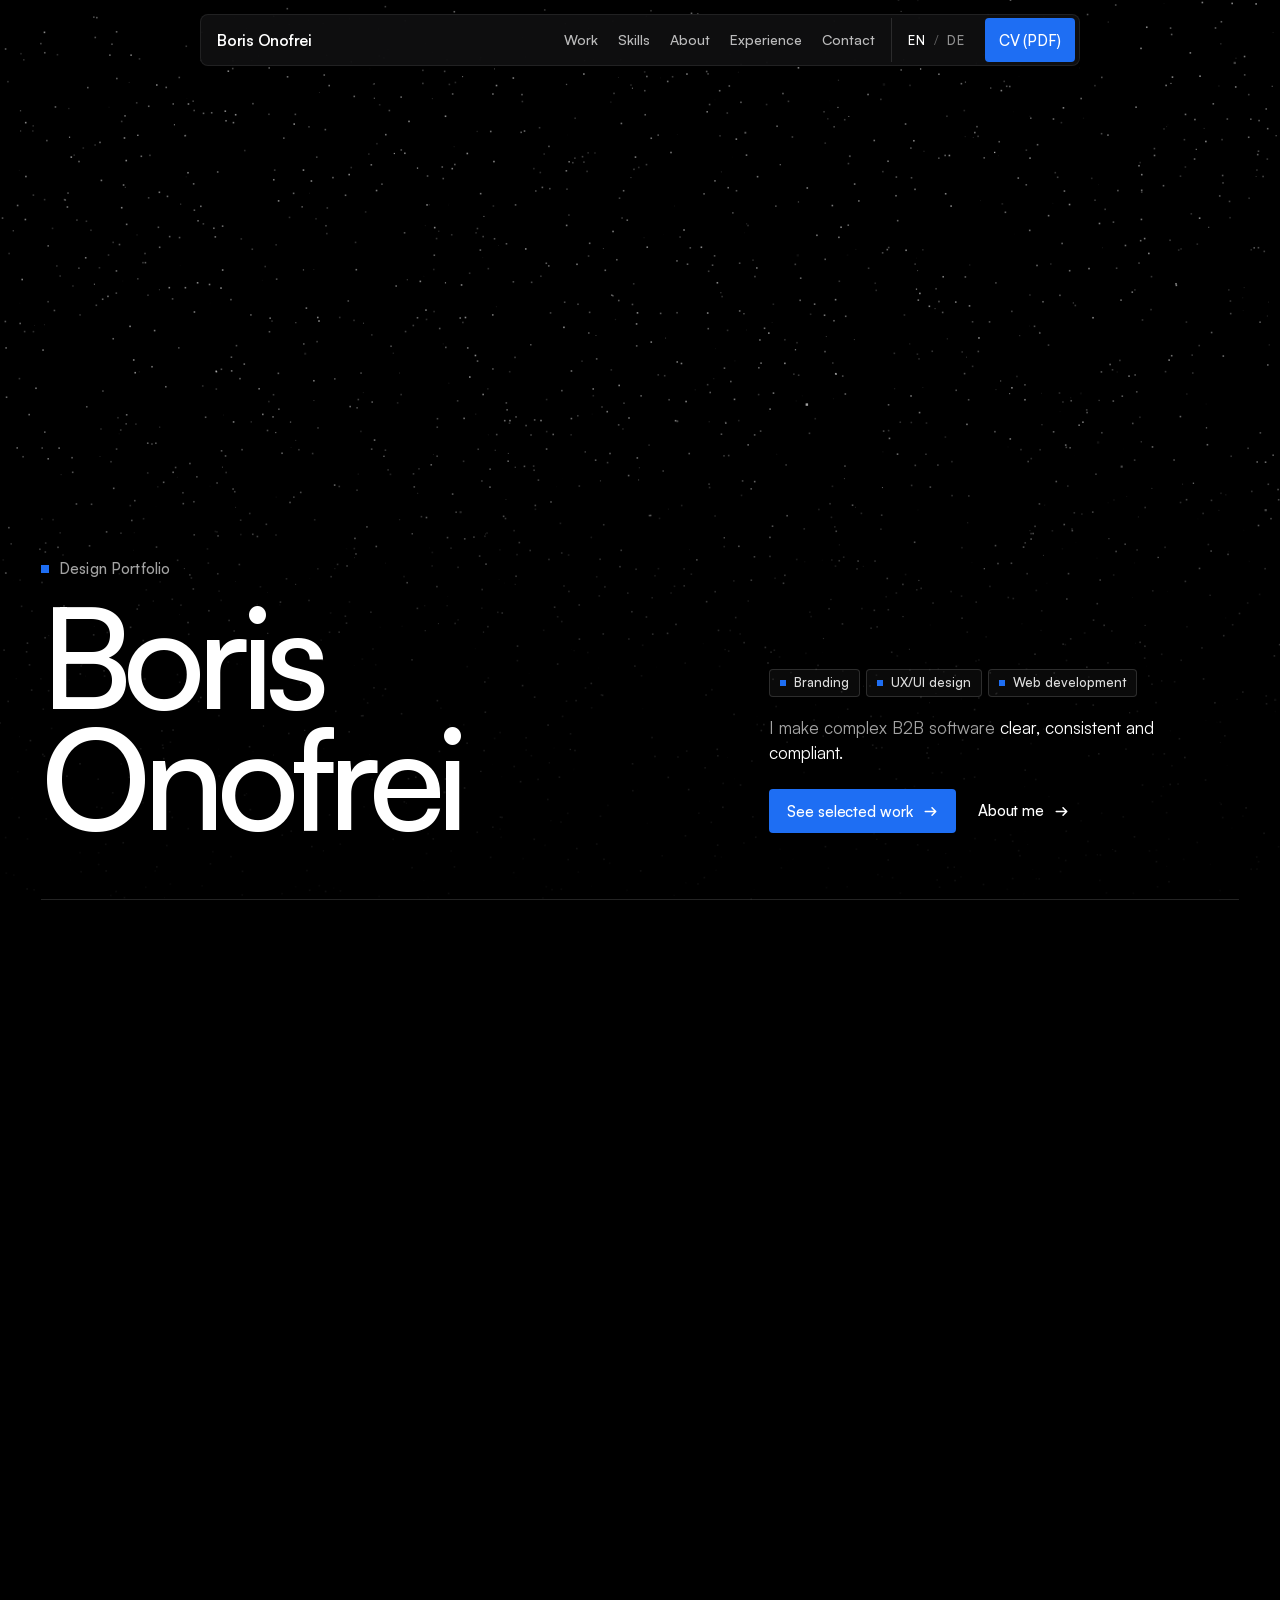
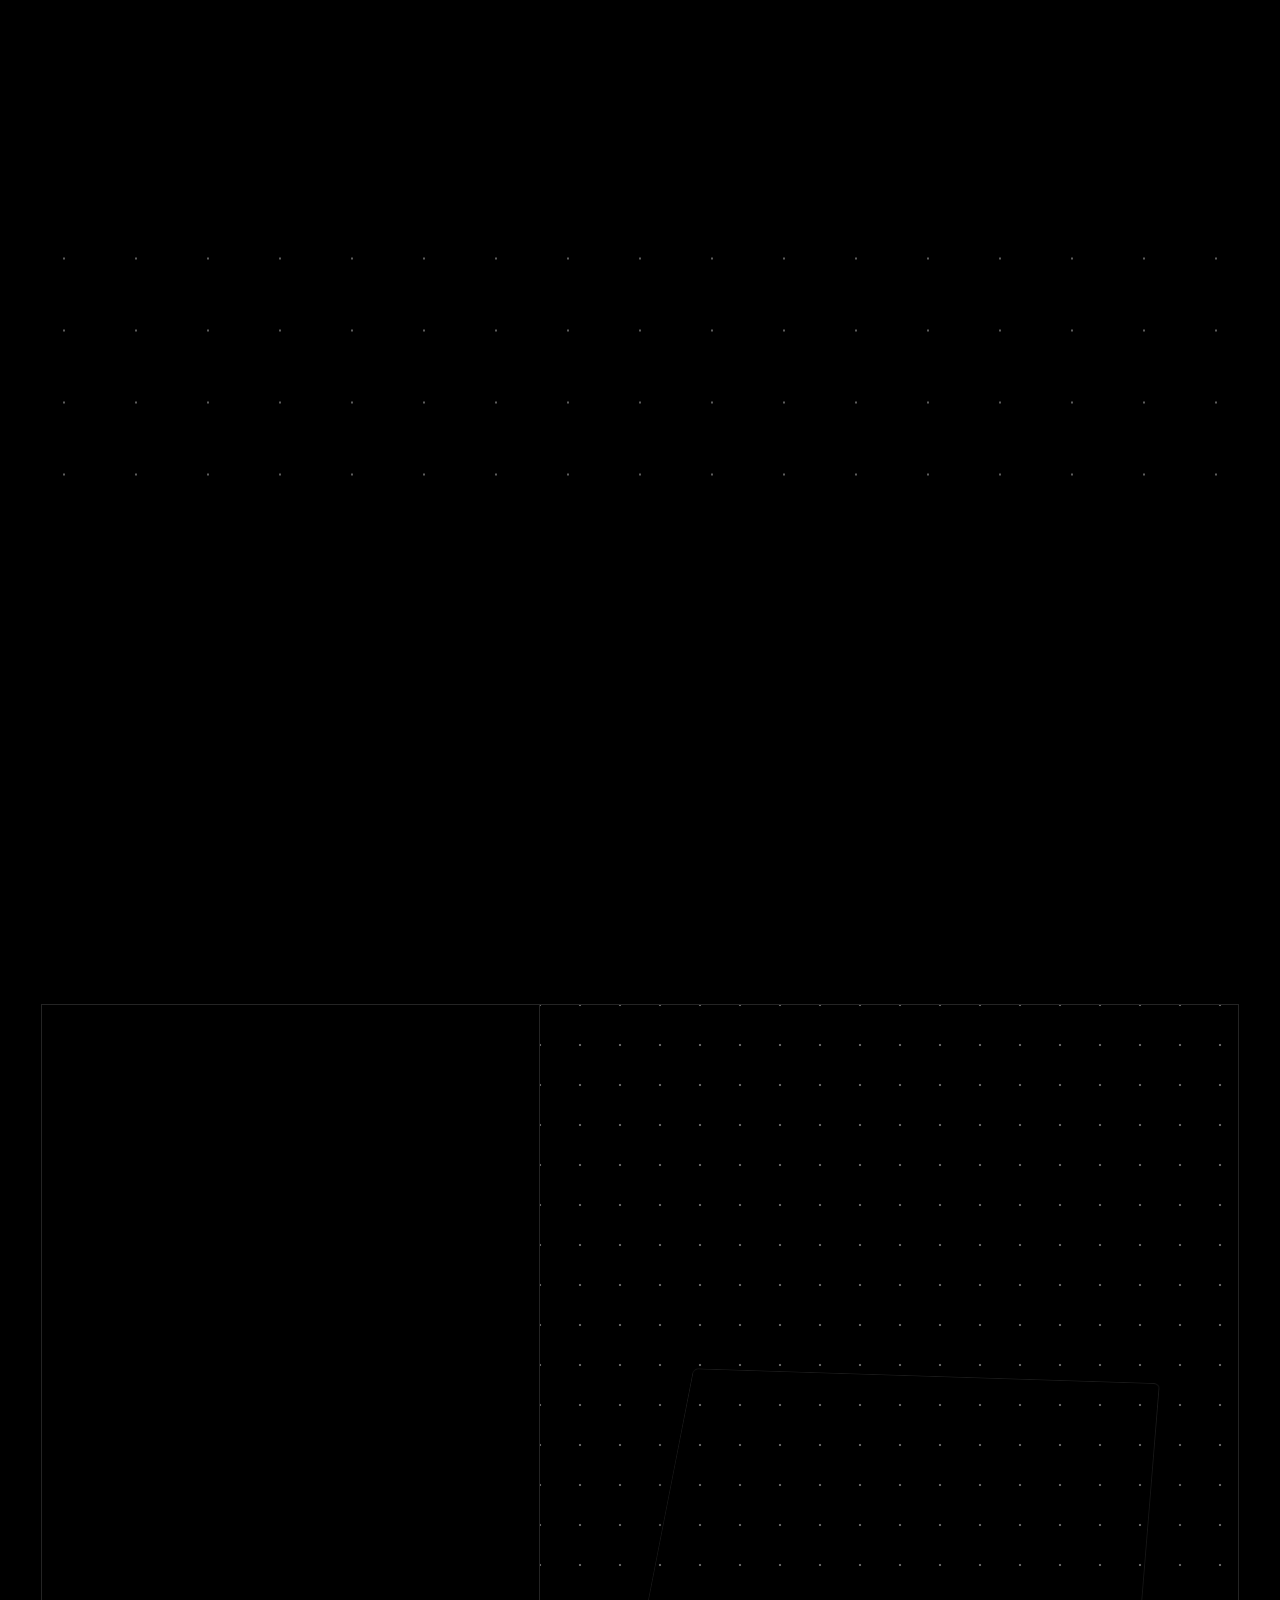
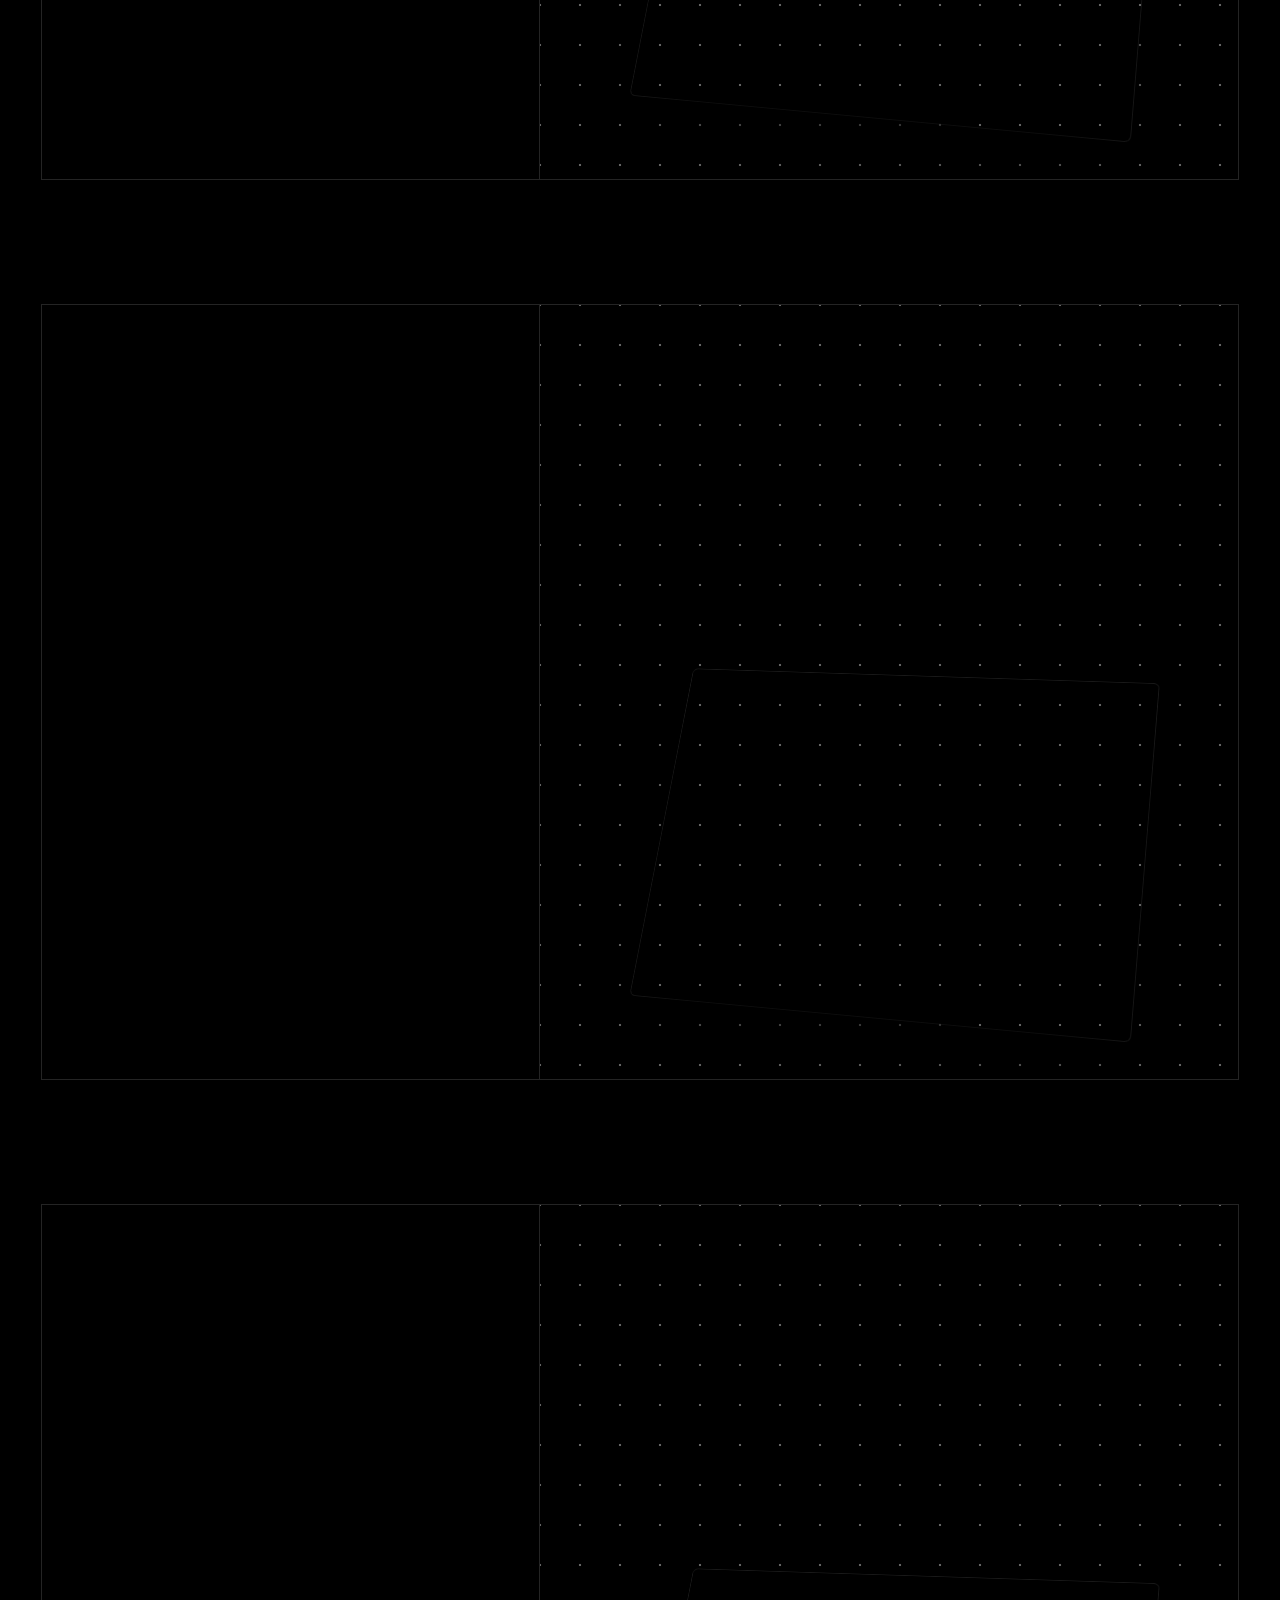
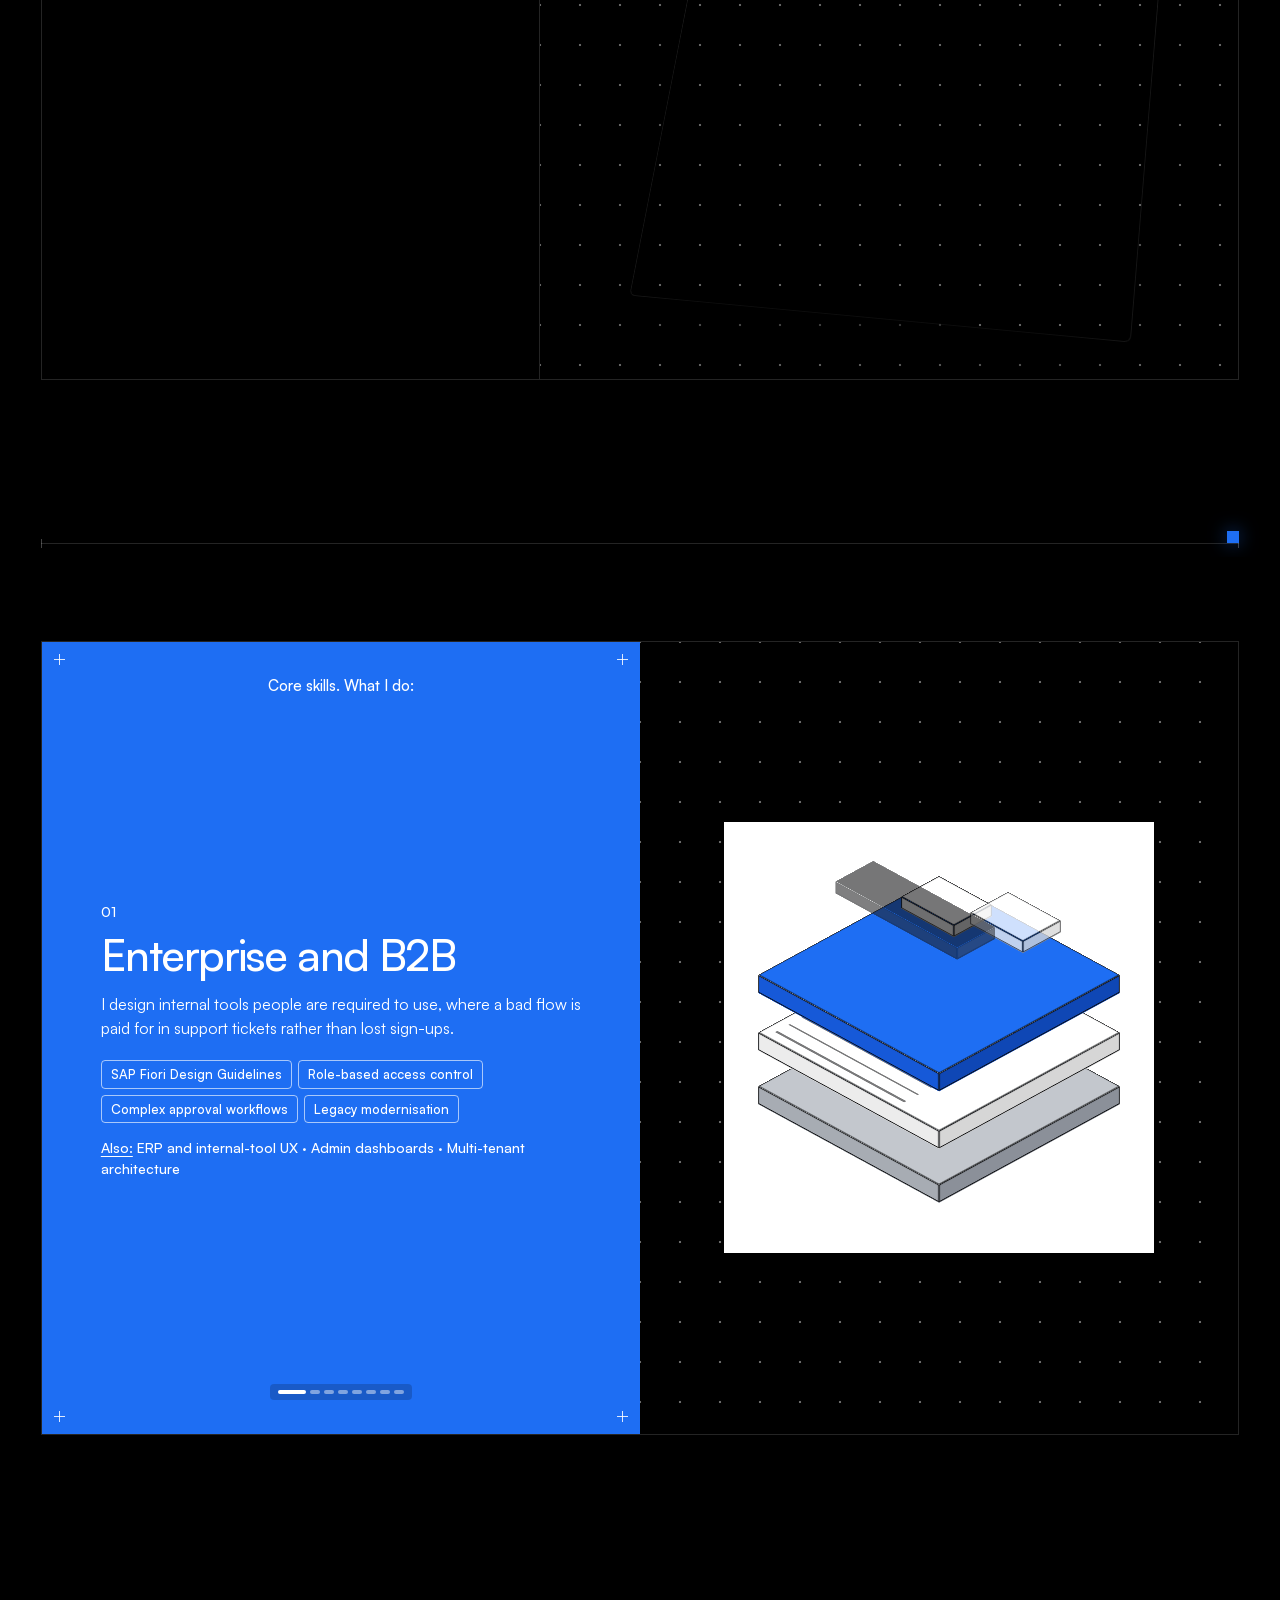
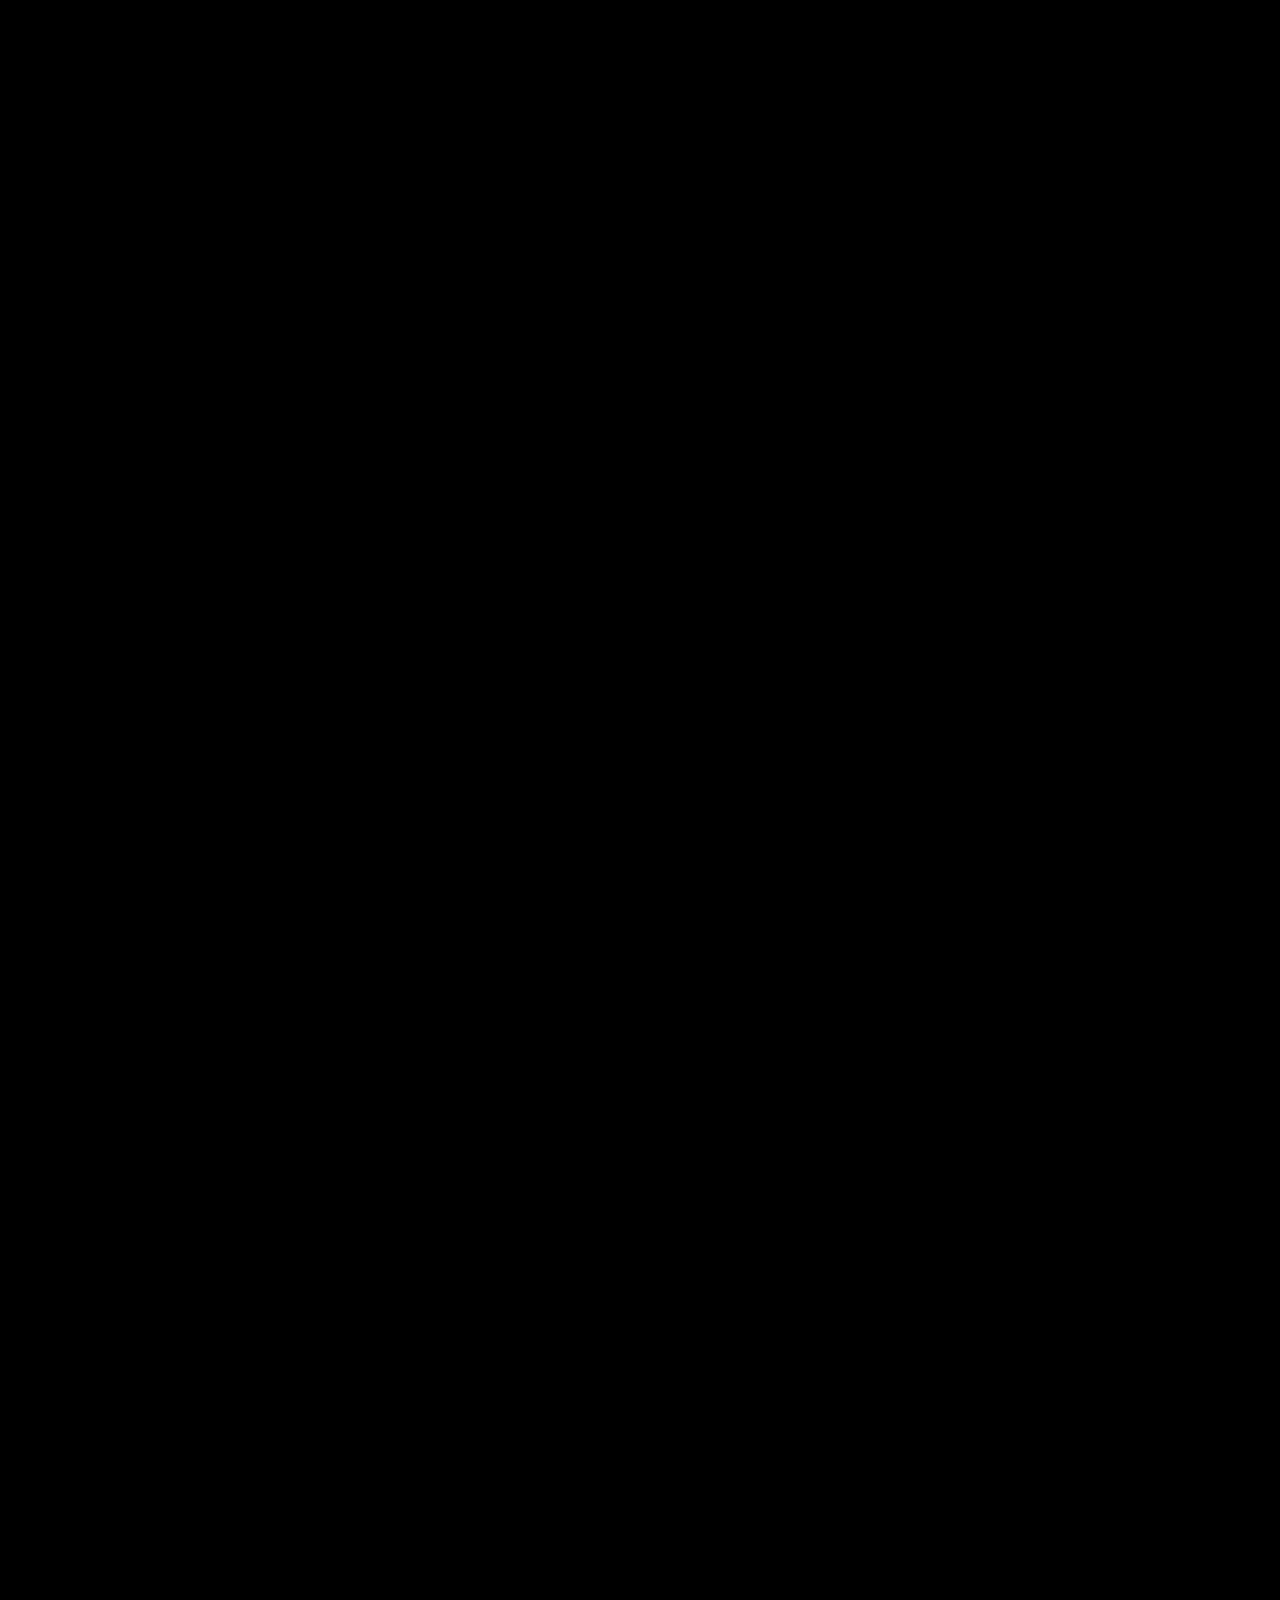
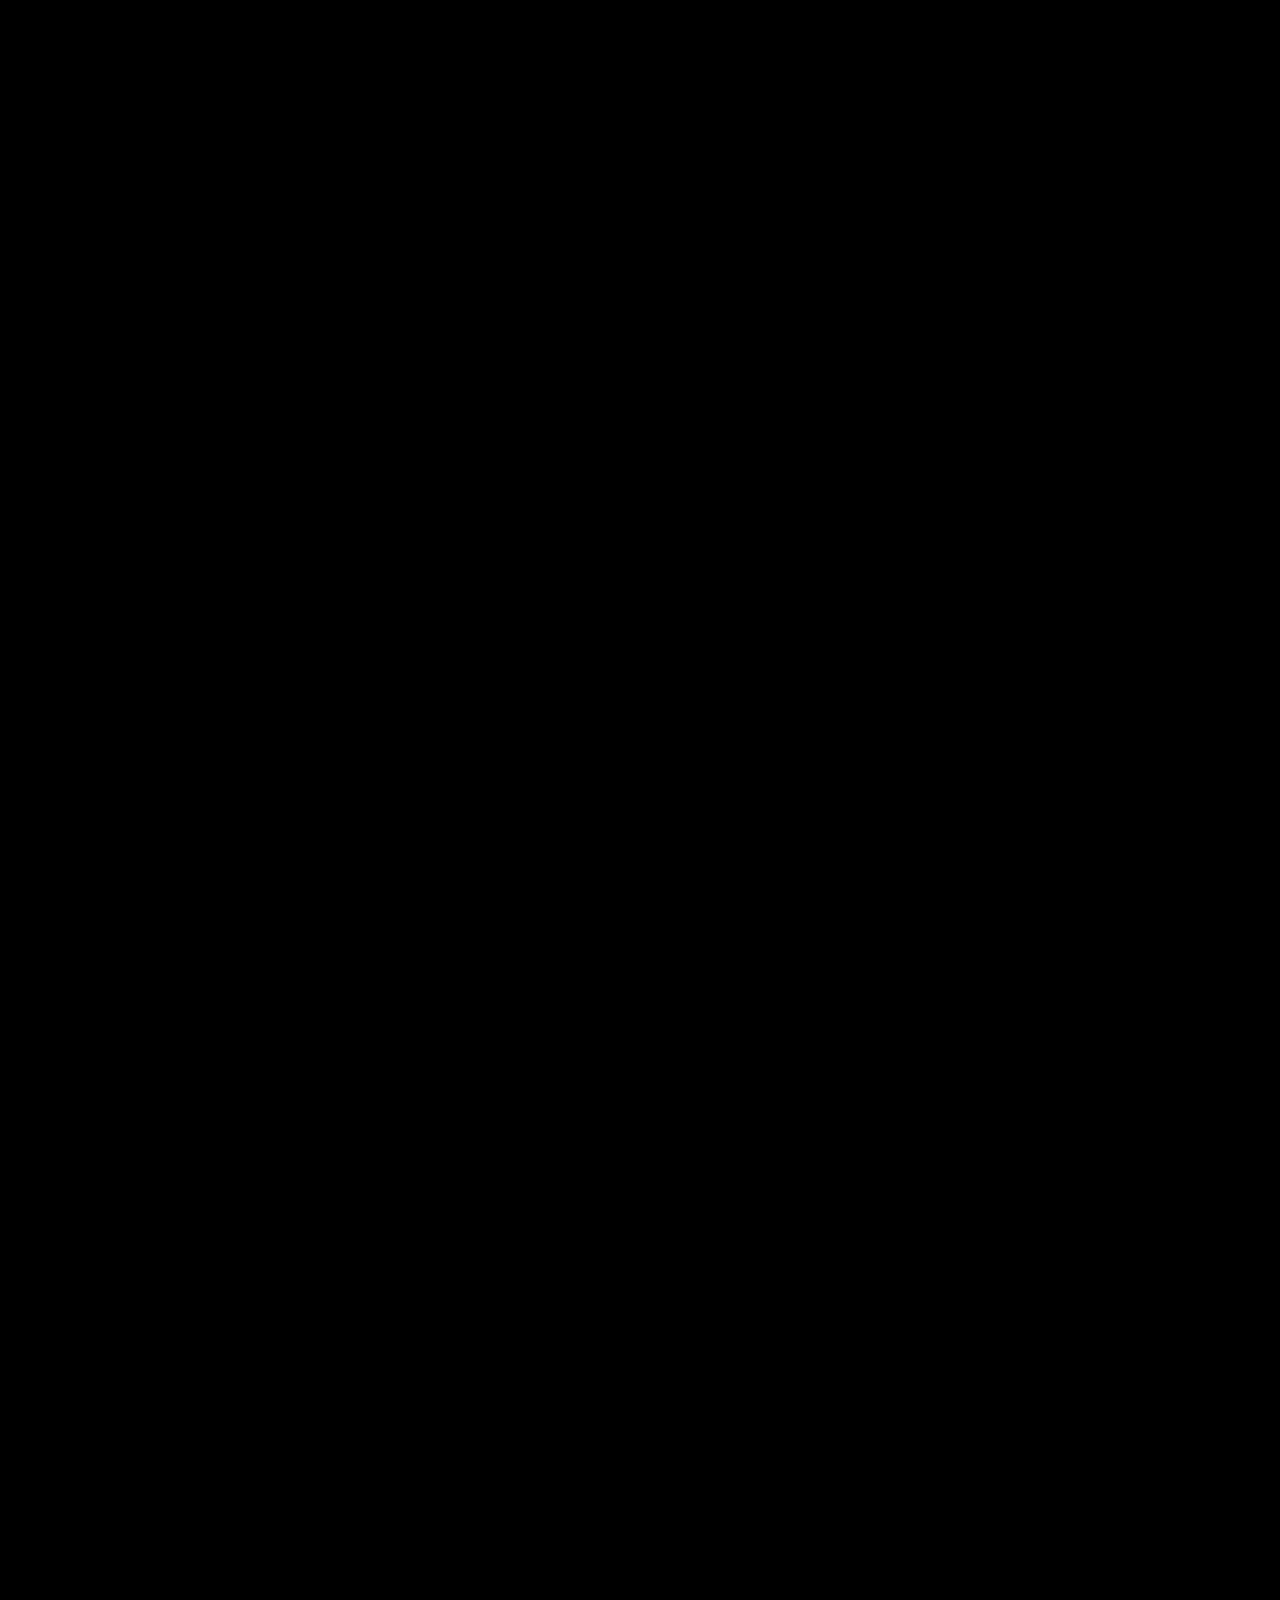
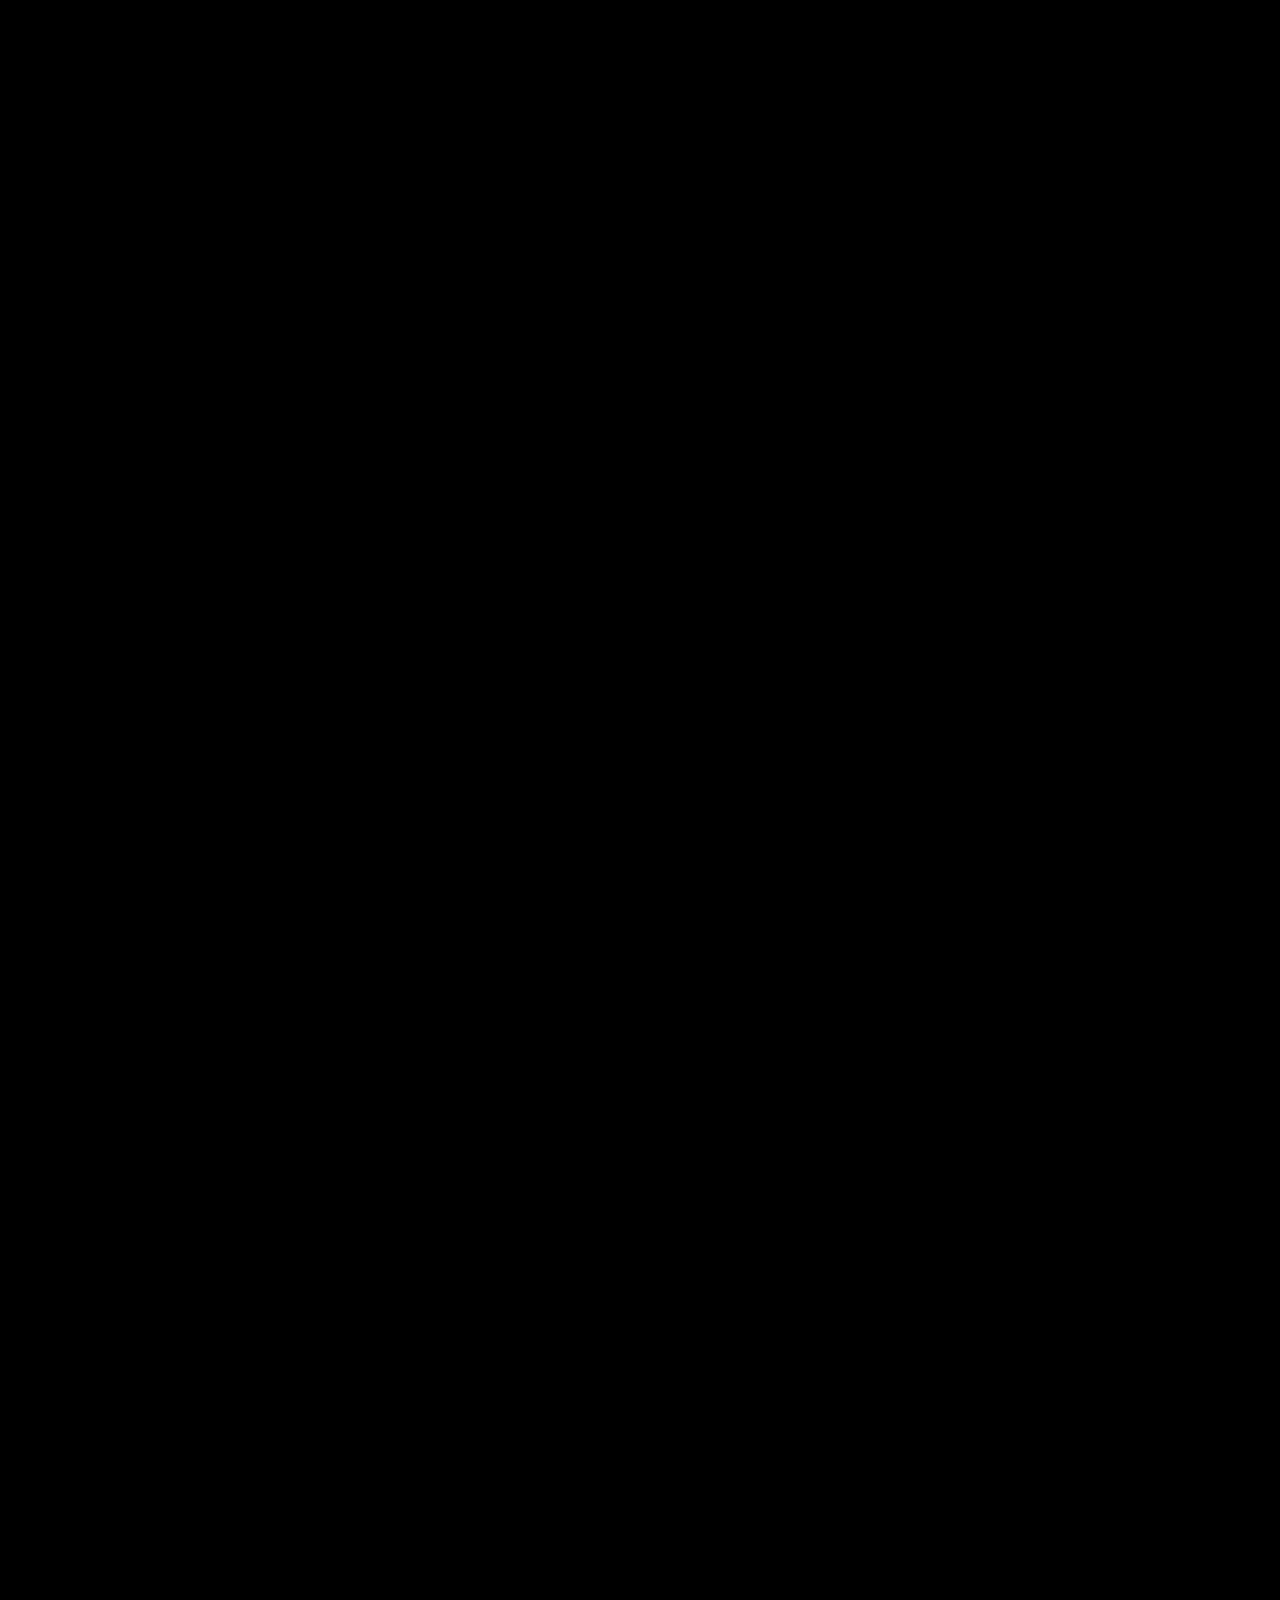
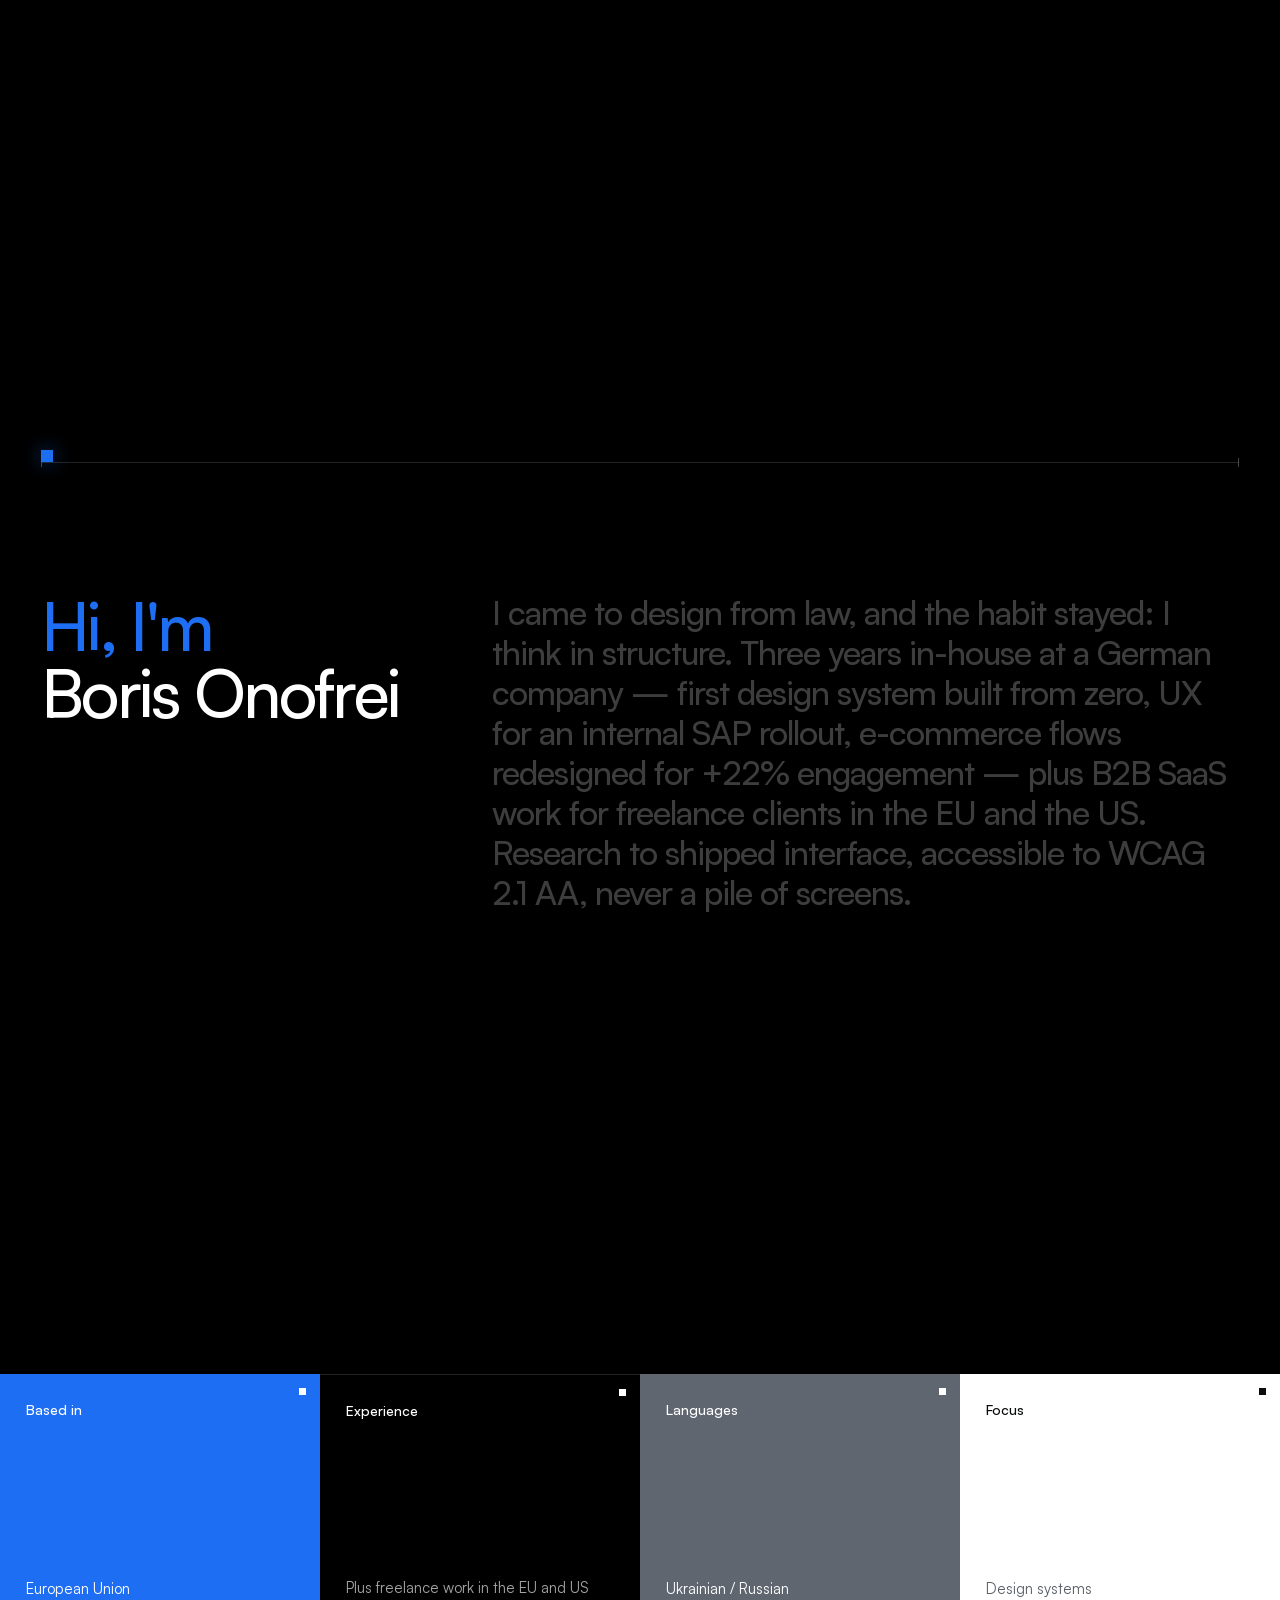
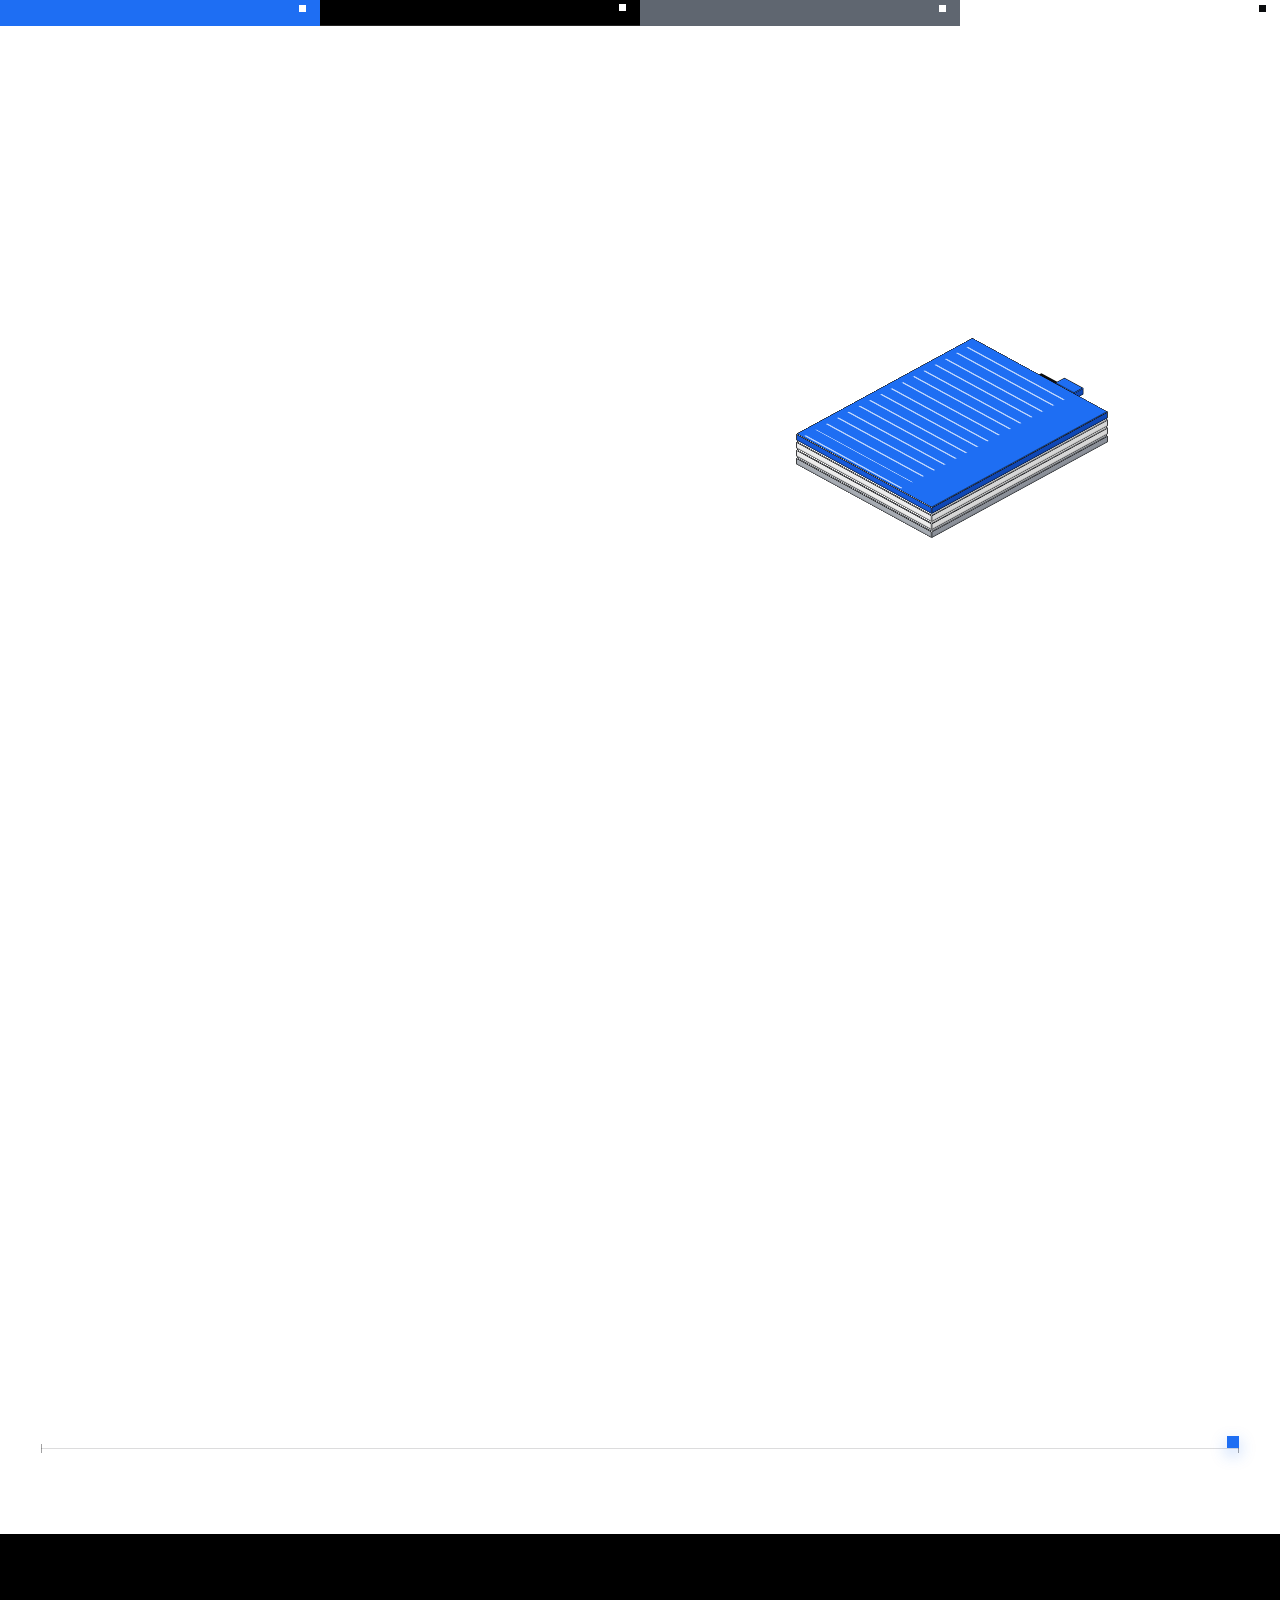
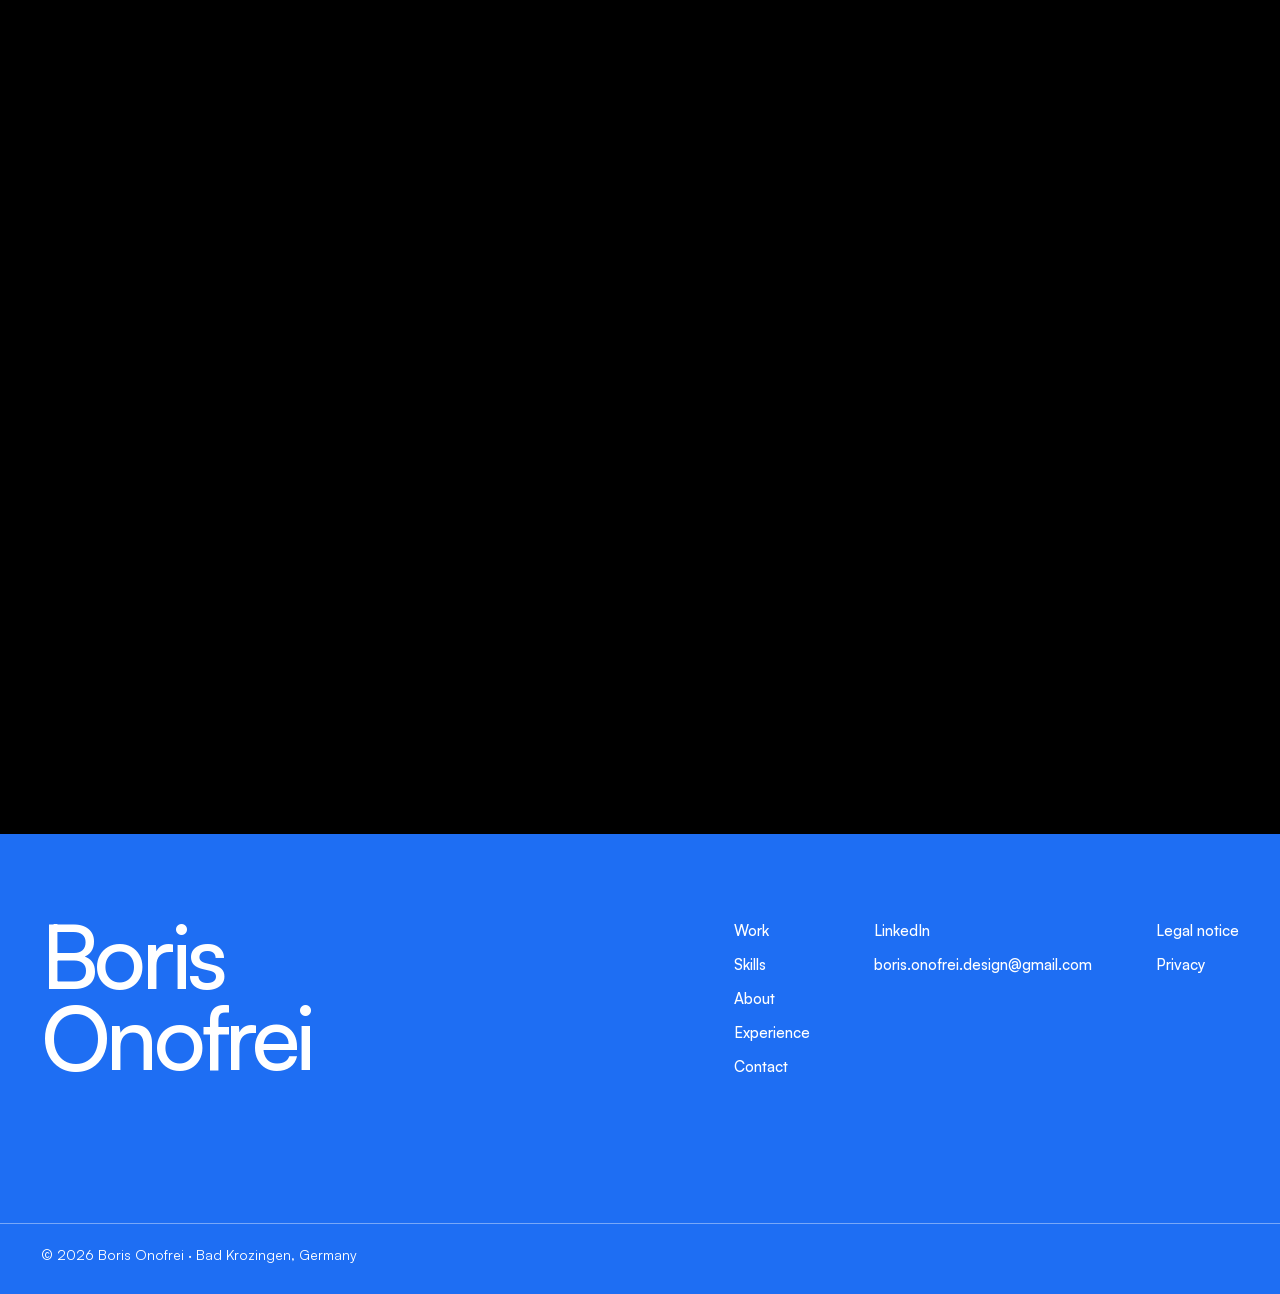
==== commit b7c30ee6: "Restyle next-case card, move last rail into Experience, flip fact tiles - Case pages: "Next case stu" ====
--- a/site/index.html
+++ b/site/index.html
@@ -29,7 +29,7 @@
 
 <link rel="preload" href="./assets/fonts/Satoshi-Variable.woff2" as="font" type="font/woff2" crossorigin>
 
-<link rel="stylesheet" href="./assets/css/site.css?v=20261106a">
+<link rel="stylesheet" href="./assets/css/site.css?v=20261108c">
 <script>
   /* motion.js removes the safety net once it runs; without it everything stays visible */
   document.documentElement.classList.add('js');
@@ -436,24 +436,24 @@
 
     <div class="facts">
       <div class="fact fact--blue" data-fact>
+        <p class="fact__term" data-i18n="about.facts.0.term">Based in</p>
         <p class="fact__value" data-i18n="about.facts.0.value" data-roll>Germany</p>
         <p class="fact__value2" data-i18n="about.facts.0.value2">European Union</p>
-        <p class="fact__term" data-i18n="about.facts.0.term">Based in</p>
       </div>
       <div class="fact fact--black" data-fact>
+        <p class="fact__term" data-i18n="about.facts.1.term">Experience</p>
         <p class="fact__value" data-i18n="about.facts.1.value" data-roll>3+ YEARS IN-HOUSE IN GERMANY</p>
         <p class="fact__value2" data-i18n="about.facts.1.value2">Plus freelance work in the EU and US</p>
-        <p class="fact__term" data-i18n="about.facts.1.term">Experience</p>
       </div>
       <div class="fact fact--grey" data-fact>
+        <p class="fact__term" data-i18n="about.facts.2.term">Languages</p>
         <p class="fact__value" data-i18n="about.facts.2.value" data-roll>English C1 / German B1</p>
         <p class="fact__value2" data-i18n="about.facts.2.value2">Ukrainian / Russian</p>
-        <p class="fact__term" data-i18n="about.facts.2.term">Languages</p>
       </div>
       <div class="fact fact--white" data-fact>
+        <p class="fact__term" data-i18n="about.facts.3.term">Focus</p>
         <p class="fact__value" data-i18n="about.facts.3.value" data-roll>Product design / E‑commerce / Enterprise B2B</p>
         <p class="fact__value2" data-i18n="about.facts.3.value2">Design systems</p>
-        <p class="fact__term" data-i18n="about.facts.3.term">Focus</p>
       </div>
     </div>
   </section>
@@ -517,12 +517,12 @@
         </div>
       </li>
     </ol>
+
+    <!-- RAIL — the same cube, rolling back (right → left), on the white of Experience -->
+    <div class="rail rail--light" data-rail="rtl" aria-hidden="true">
+      <div class="rail__in"><span class="rail__track"></span><span class="rail__fill"></span><span class="rail__cube"></span></div>
+    </div>
   </section>
-
-  <!-- RAIL — the same cube, rolling back (right → left) -->
-  <div class="rail rail--end" data-rail="rtl" aria-hidden="true">
-    <div class="rail__in"><span class="rail__track"></span><span class="rail__fill"></span><span class="rail__cube"></span></div>
-  </div>
 
   <!-- ============================================================
        07 — CONTACT: black CTA framed by moving blue bars
@@ -750,11 +750,11 @@
 <!-- ============================================================
      SCRIPTS — copy and language (main.js), then the motion layer
      ============================================================ -->
-<script src="./assets/js/main.js?v=20261106a"></script>
+<script src="./assets/js/main.js?v=20261108c"></script>
 <script src="./assets/js/vendor/gsap.min.js"></script>
 <script src="./assets/js/vendor/ScrollTrigger.min.js"></script>
 <script src="./assets/js/vendor/lenis.min.js"></script>
-<script src="./assets/js/motion.js?v=20261106a"></script>
+<script src="./assets/js/motion.js?v=20261108c"></script>
 
 </body>
 </html>
--- a/site/assets/css/site.css
+++ b/site/assets/css/site.css
@@ -352,7 +352,11 @@
    page, rtl before Contact). Without motion: drawn, cube at rest.
    ========================================================== */
 .rail { max-width: var(--maxw); margin: 0 auto; padding: var(--sec) var(--gut) 0; }
-.rail--end { padding-top: clamp(64px, 9vh, 104px); }
+/* the last rail closes the white Experience block, just above Contact */
+.rail--light { padding-top: clamp(64px, 9vh, 104px); }
+.rail--light .rail__track { background: rgba(11, 12, 14, .14); }
+.rail--light .rail__track::before, .rail--light .rail__track::after { background: rgba(11, 12, 14, .38); }
+.rail--light .rail__cube { box-shadow: 0 6px 16px rgba(30, 110, 243, .35); }
 .rail__in { position: relative; height: 28px; }
 .rail__track, .rail__fill { position: absolute; top: 50%; height: 1px; }
 .rail__track { left: 0; right: 0; background: var(--line); }
@@ -587,9 +591,10 @@
 .fact::before, .fact::after { content: ''; position: absolute; right: 14px; width: 7px; height: 7px; background: currentColor; }
 .fact::before { top: 14px; }
 .fact::after { bottom: 14px; }
-.fact__value { font-size: clamp(24px, 2.3vw, 38px); font-weight: 500; line-height: 1.08; letter-spacing: -.035em; padding-right: 18px; }
+/* label on top, the value sits at the bottom of the tile */
+.fact__term { font-size: 14px; font-weight: 500; padding-right: 18px; }
+.fact__value { margin-top: auto; padding-top: 28px; font-size: clamp(24px, 2.3vw, 38px); font-weight: 500; line-height: 1.08; letter-spacing: -.035em; padding-right: 18px; }
 .fact__value2 { margin-top: 10px; font-size: 15px; line-height: 1.45; }
-.fact__term { margin-top: auto; padding-top: 24px; font-size: 14px; font-weight: 500; }
 .fact--blue { background: var(--blue); color: #fff; }
 .fact--black { background: var(--black); color: #fff; border-block: 1px solid var(--line); }
 .fact--black .fact__value2 { color: var(--dim); }
@@ -608,7 +613,7 @@
 /* ==========================================================
    EXPERIENCE — white block
    ========================================================== */
-.exp { background: #fff; color: var(--ink); padding: var(--sec) 0; }
+.exp { background: #fff; color: var(--ink); padding: var(--sec) 0 clamp(56px, 8vh, 88px); }
 .exp ::selection { background: var(--blue); color: #fff; }
 .exp__top { display: grid; grid-template-columns: minmax(0, 6fr) minmax(0, 6fr); gap: 48px; align-items: center; }
 .exp__ctas { margin-top: clamp(28px, 4vh, 40px); display: flex; flex-wrap: wrap; gap: 10px; }
